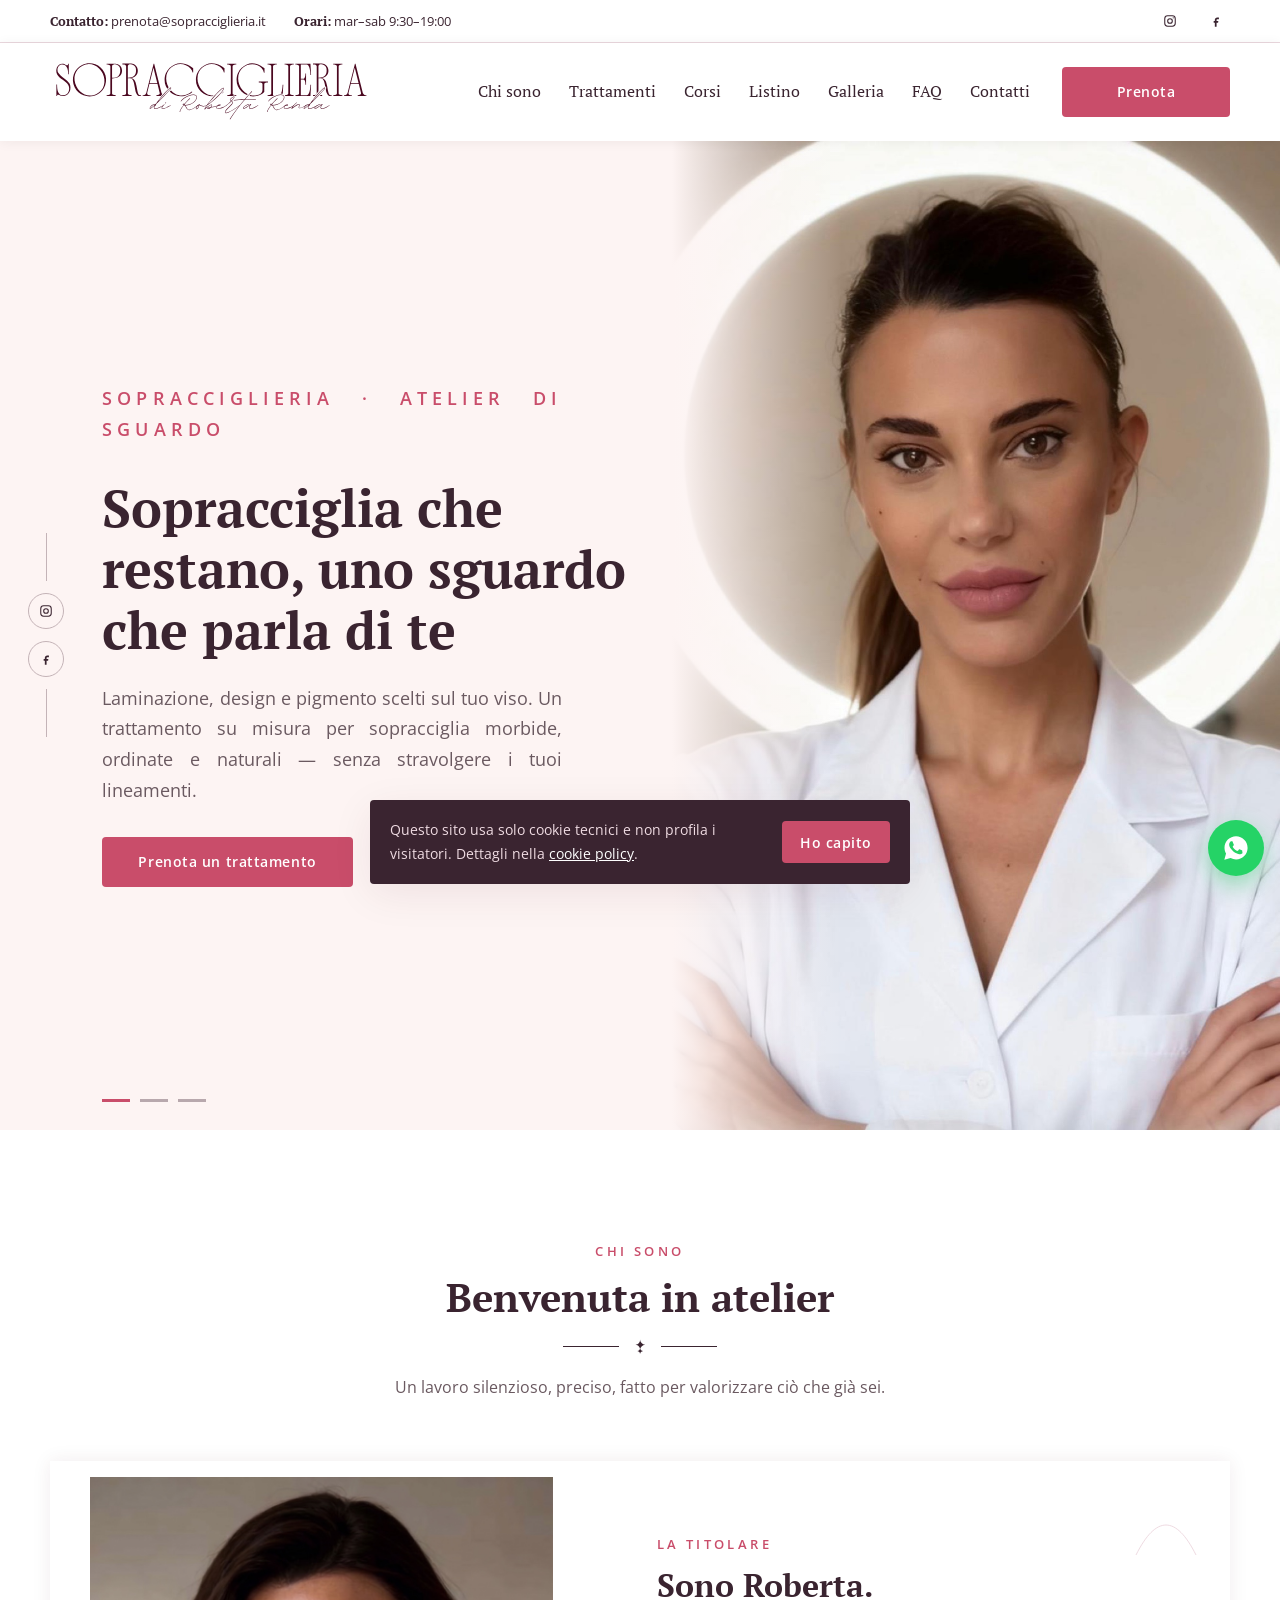
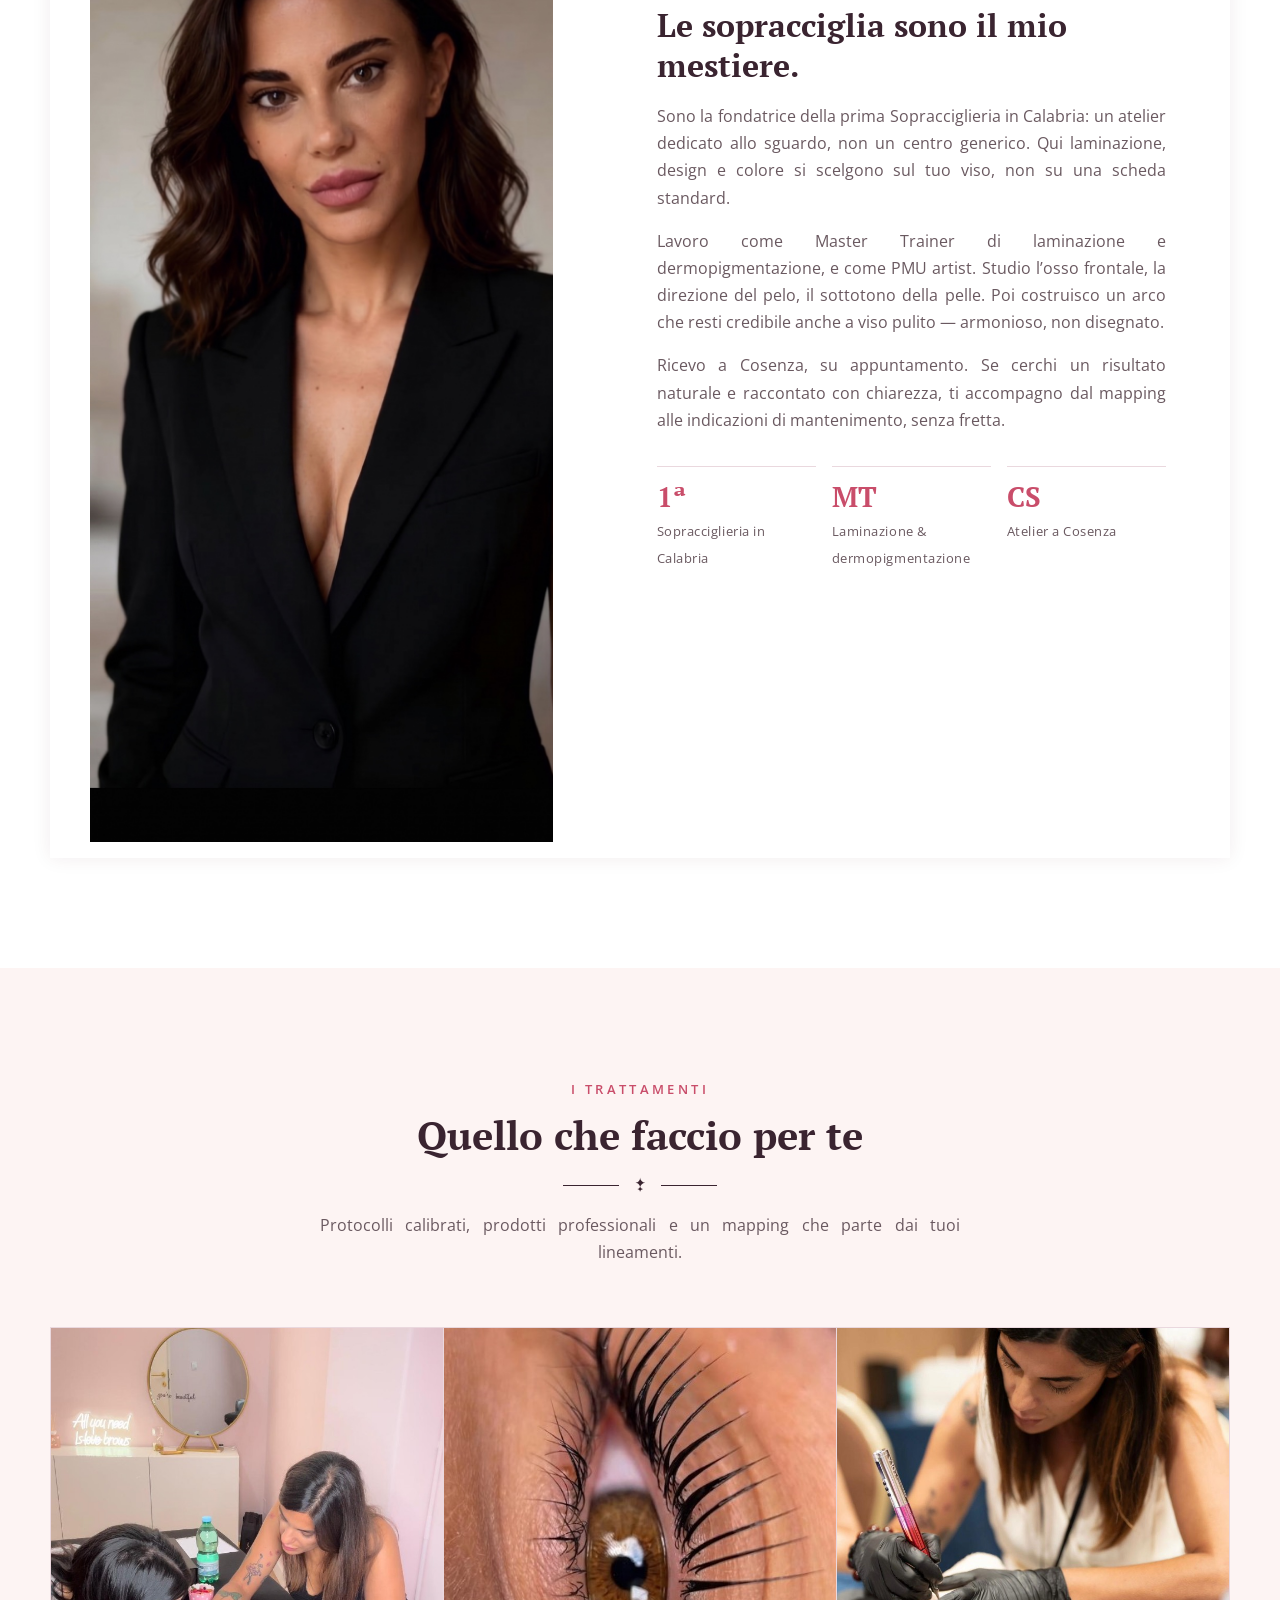
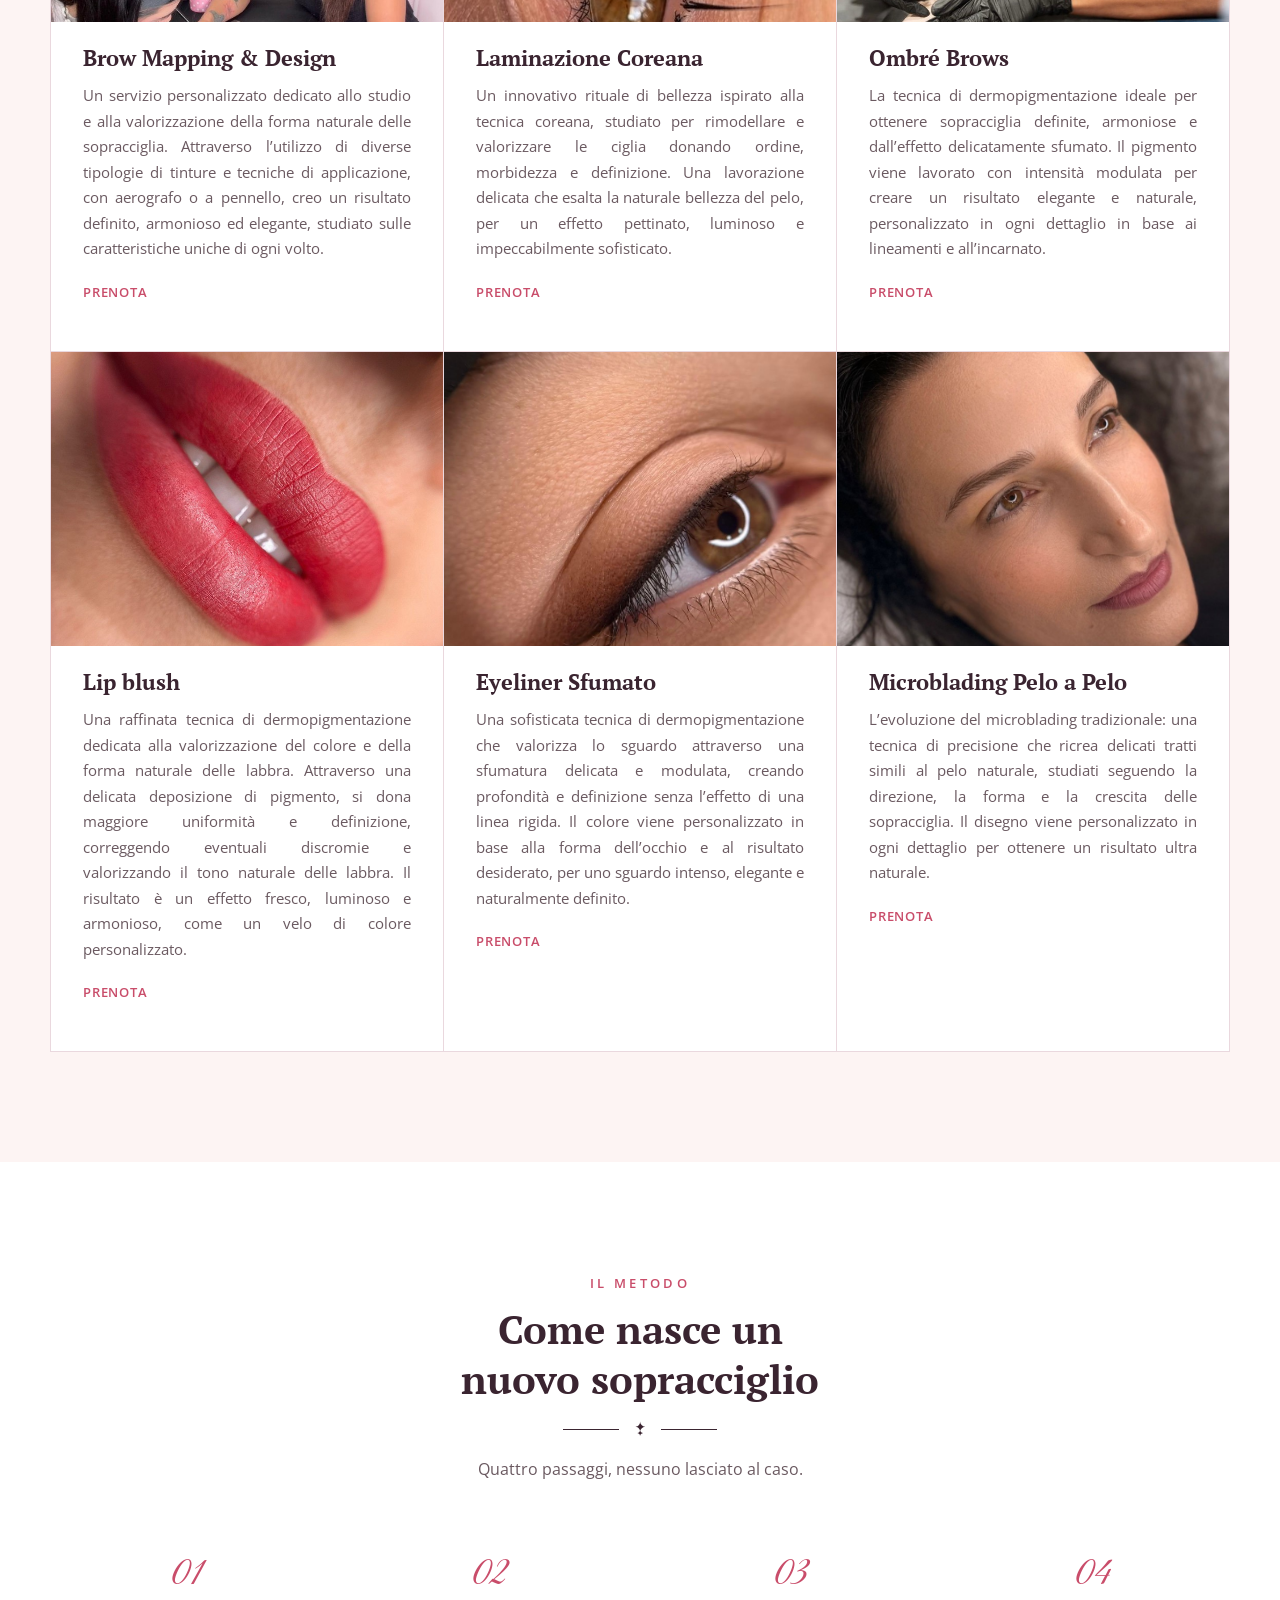
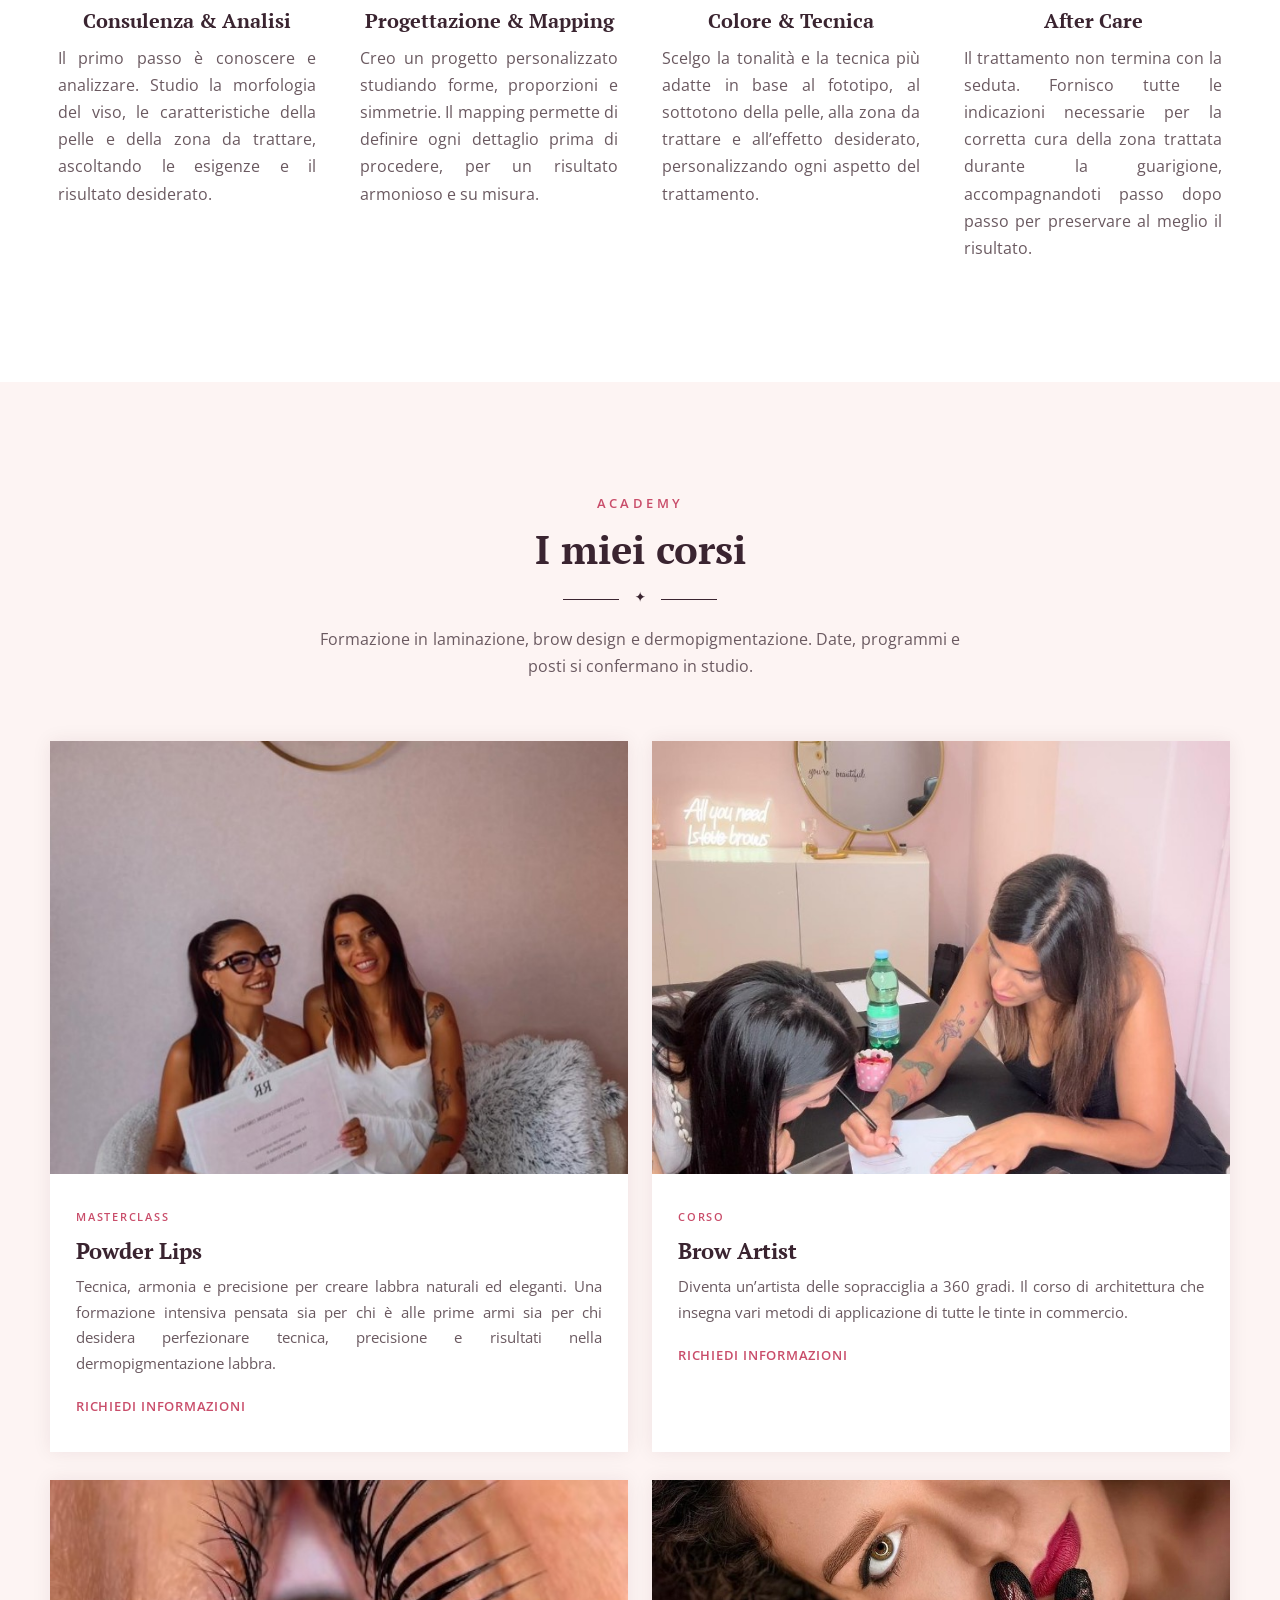
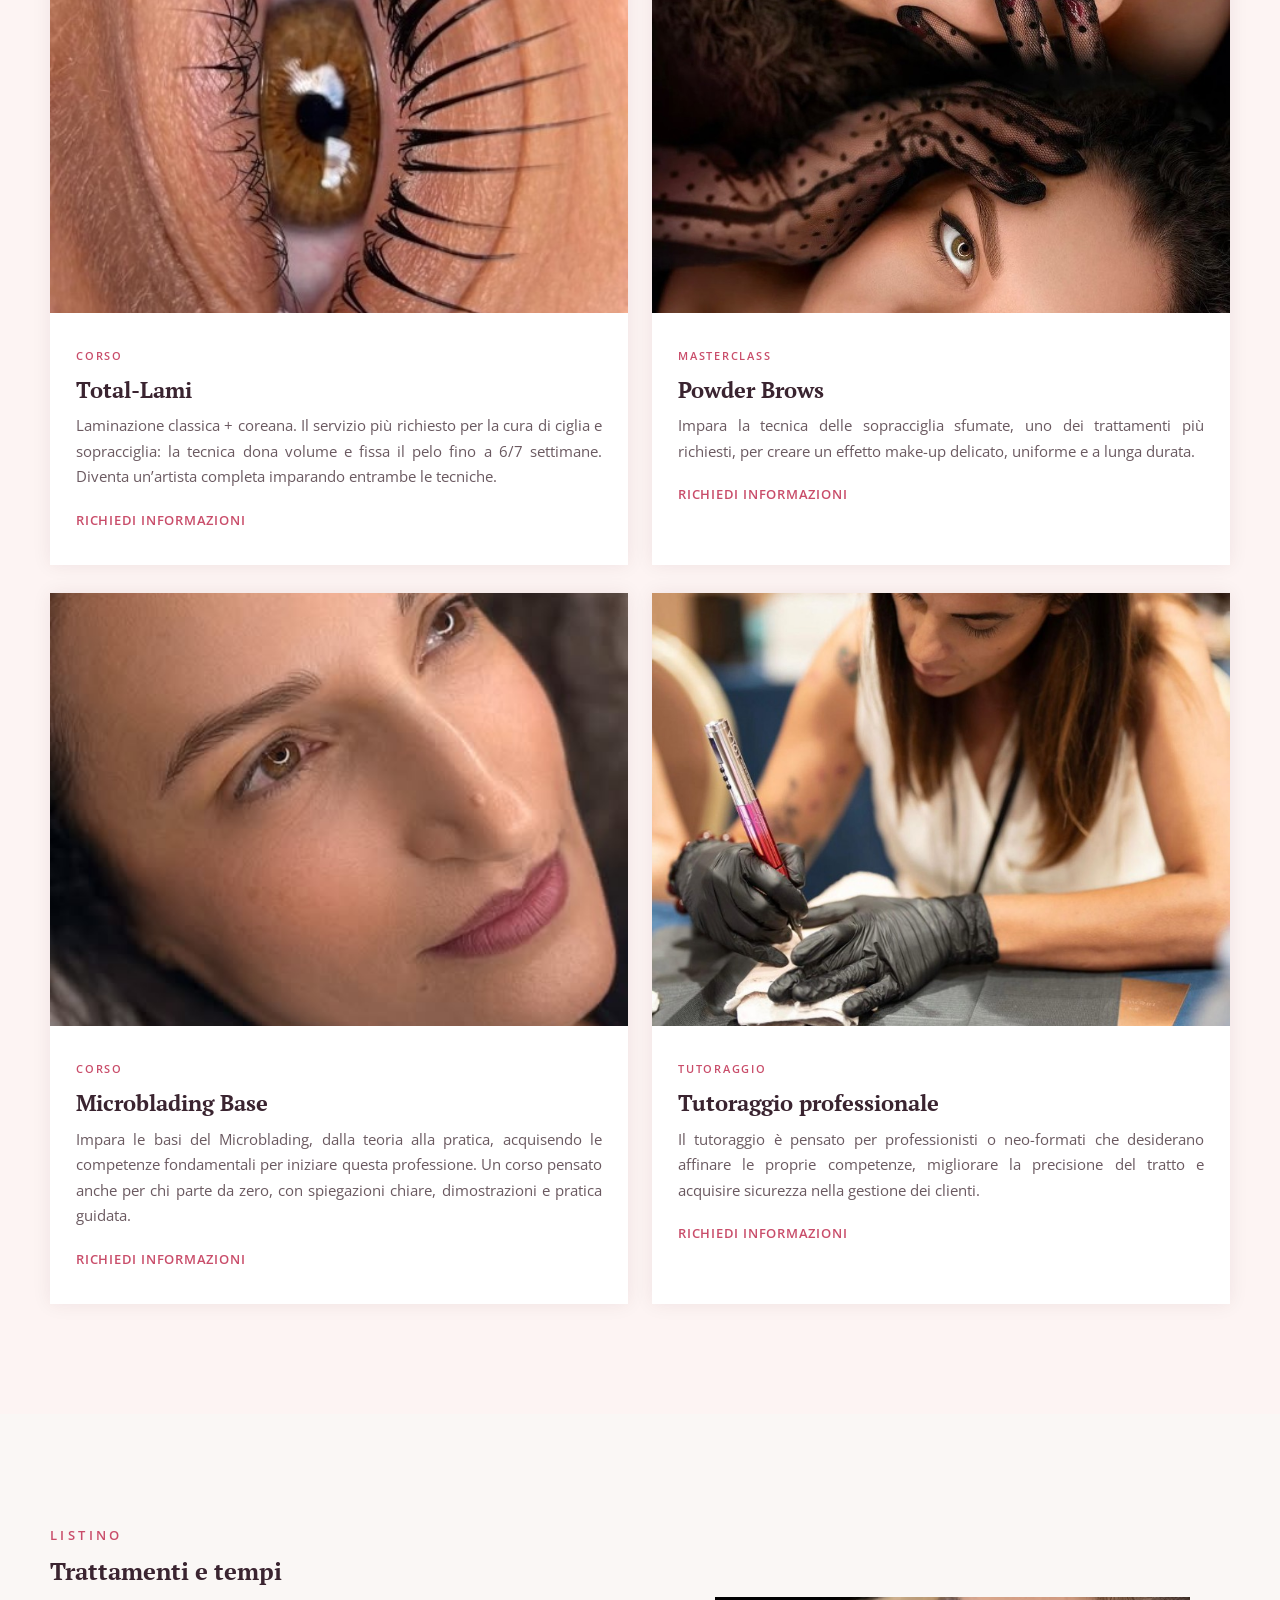
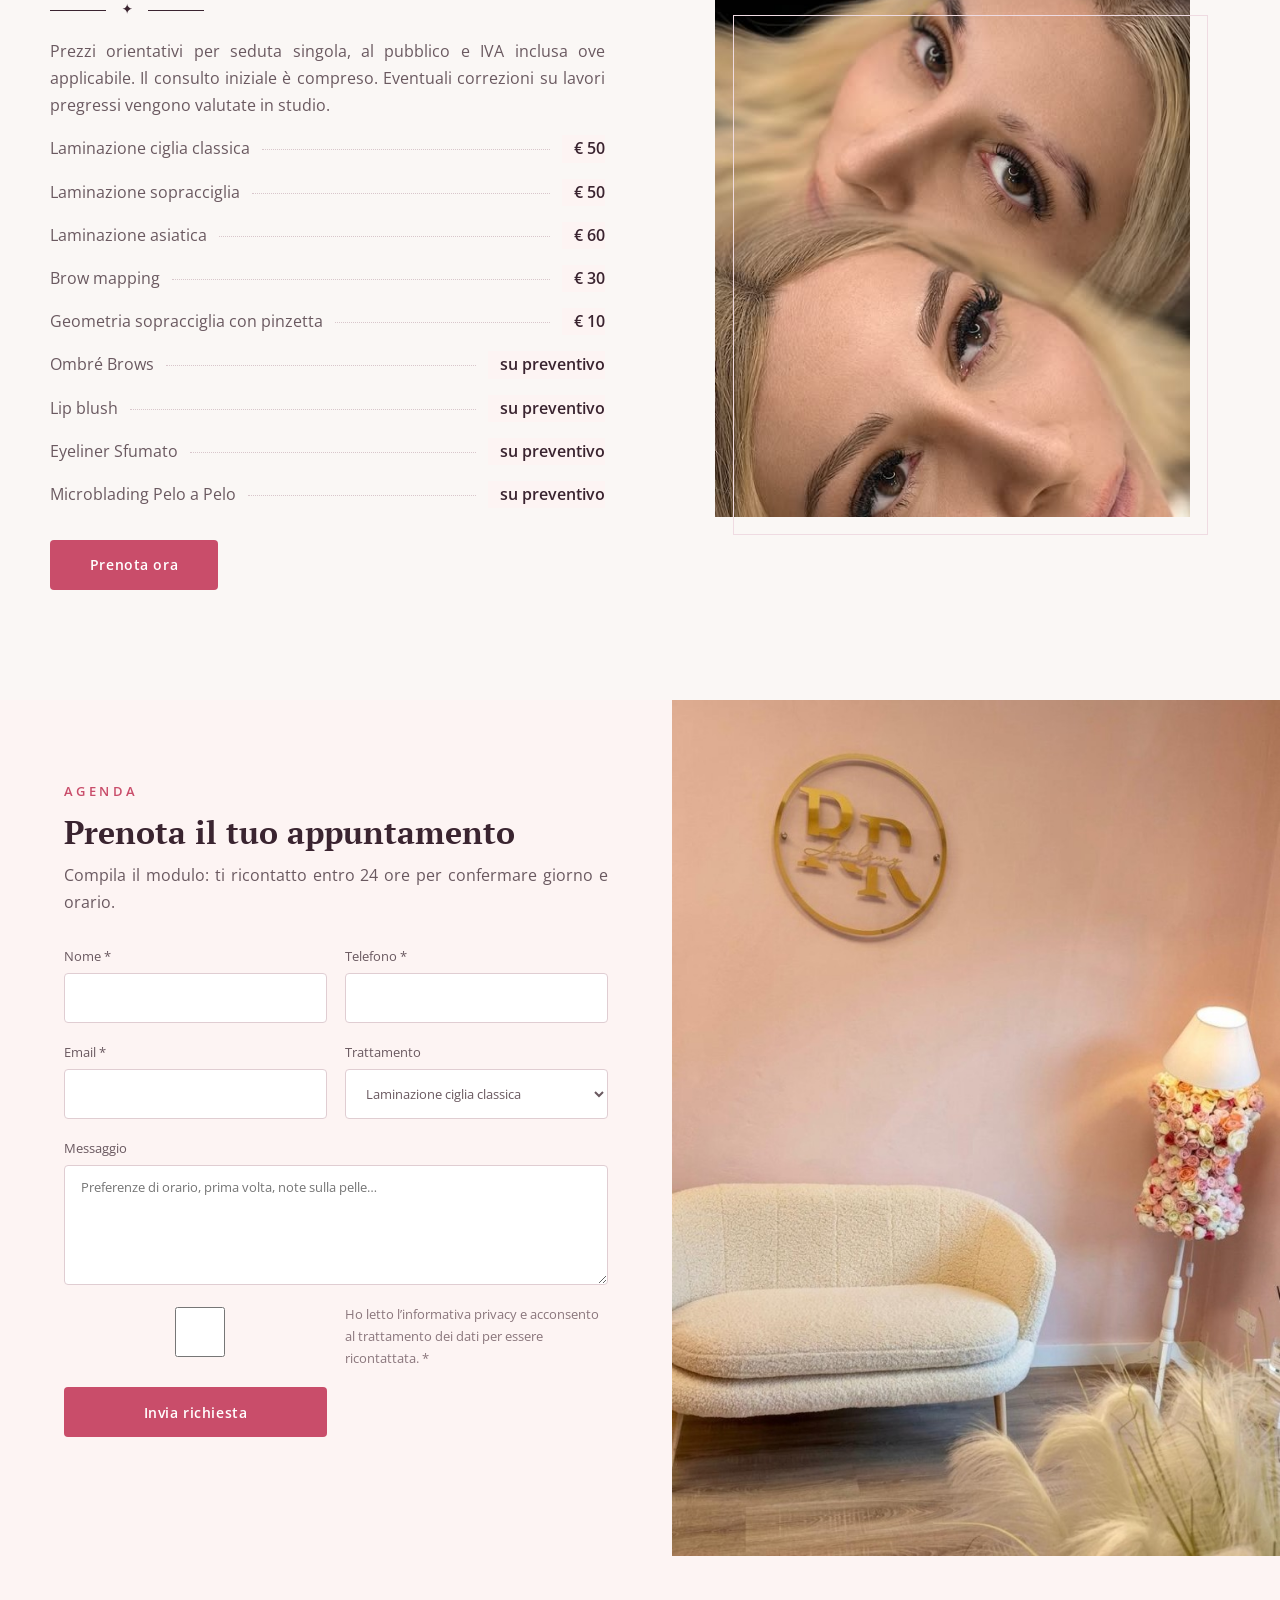
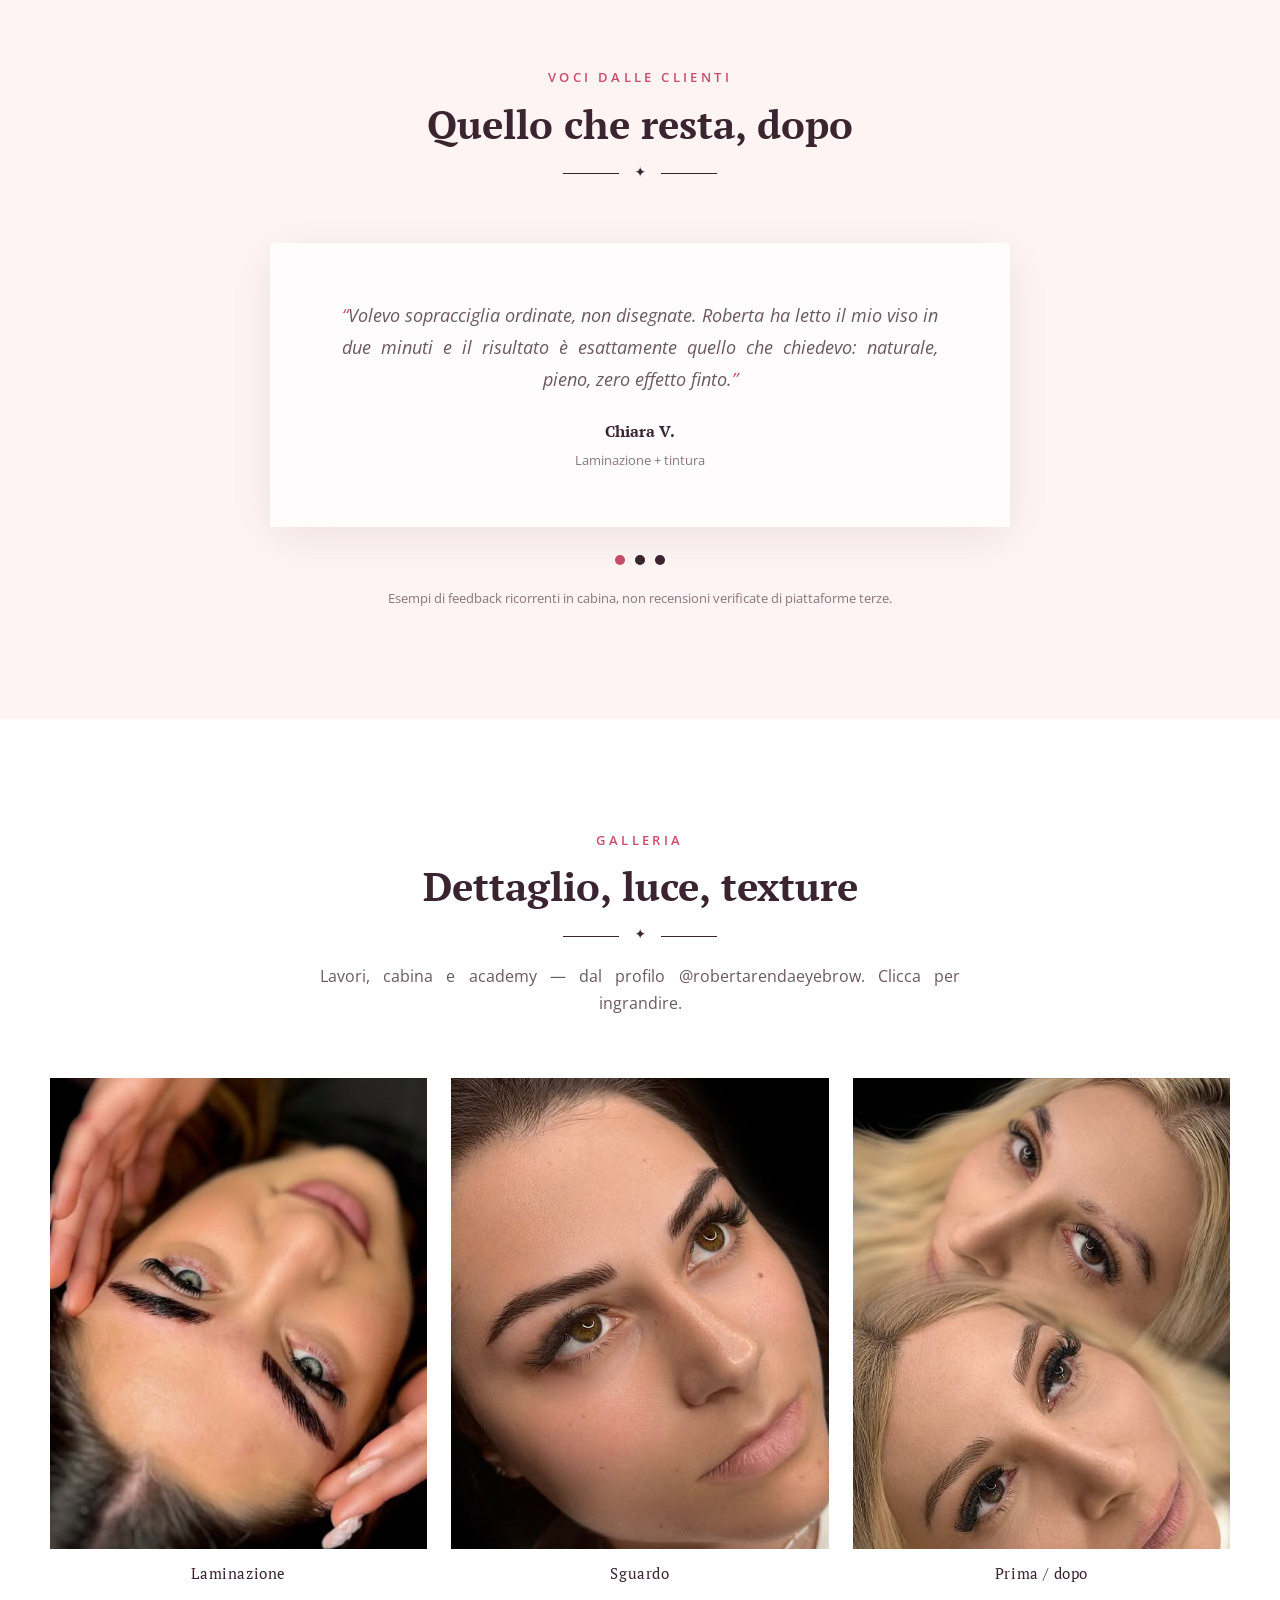
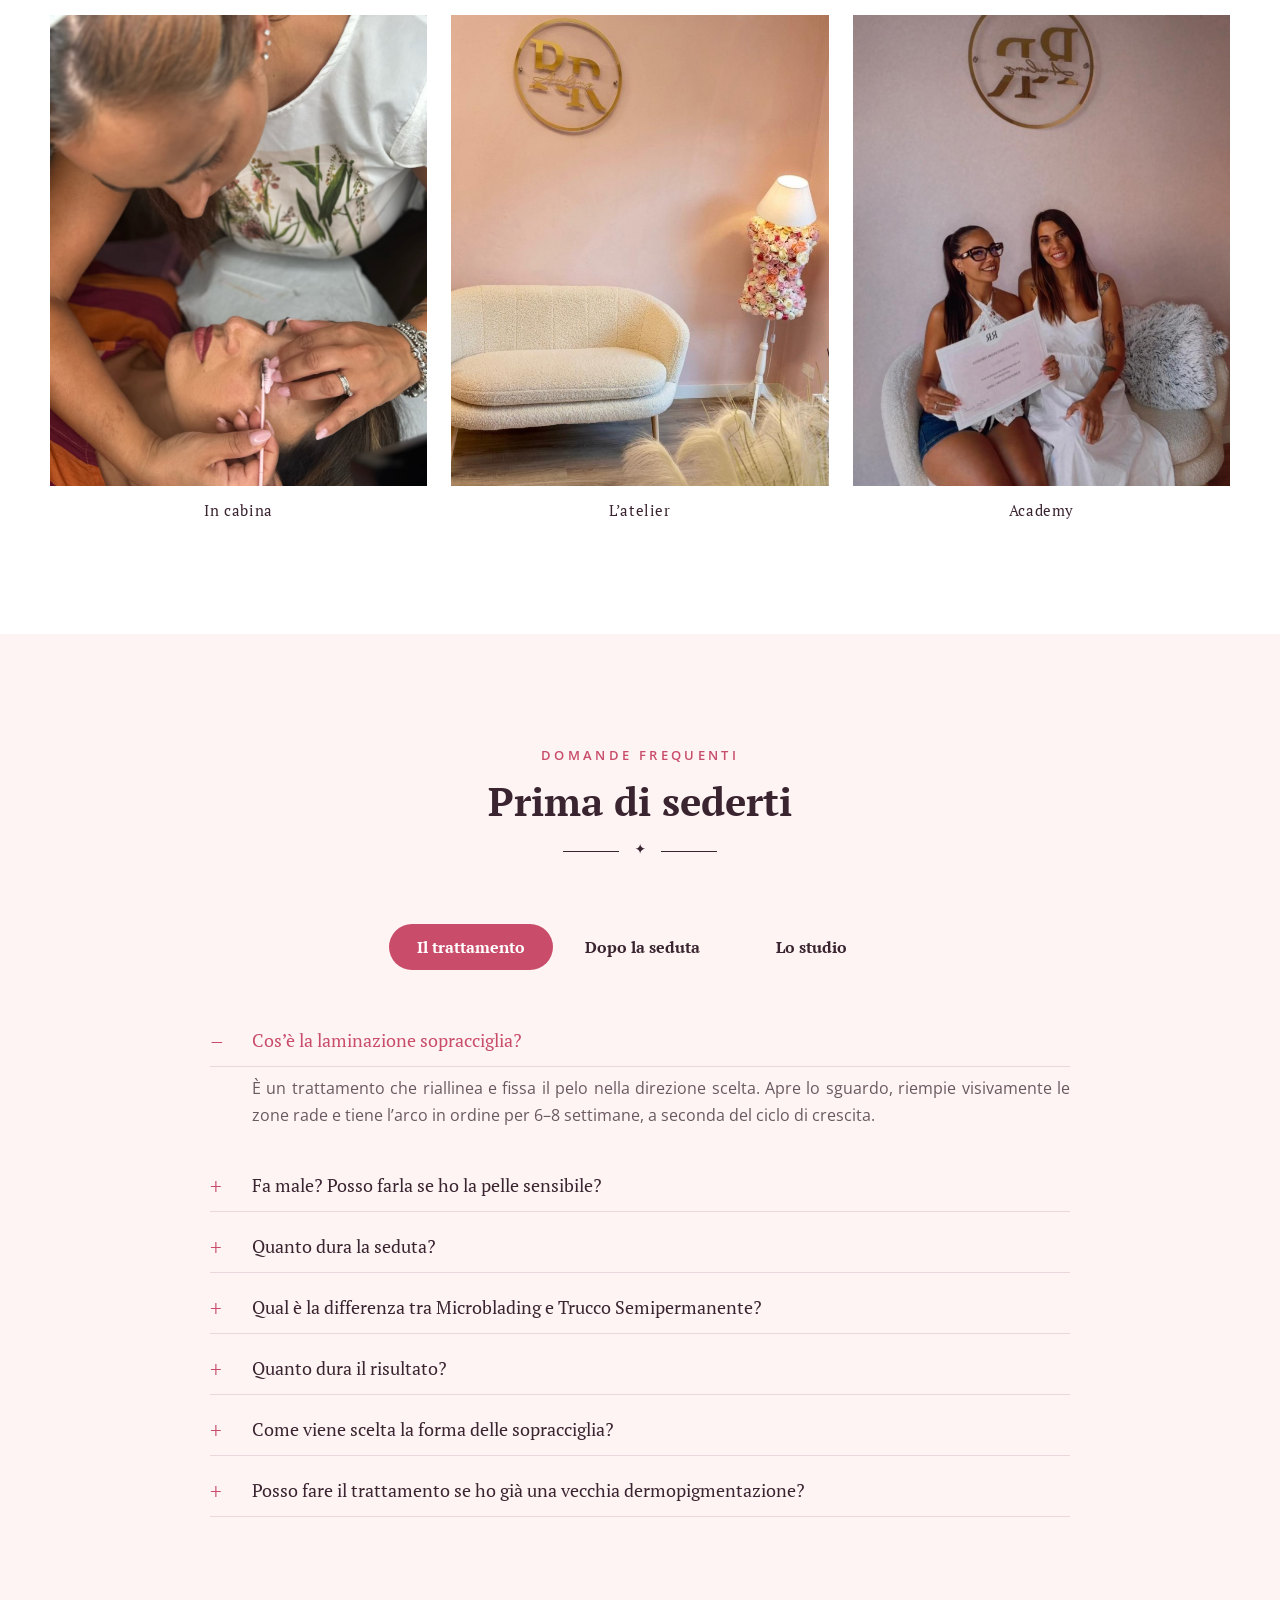
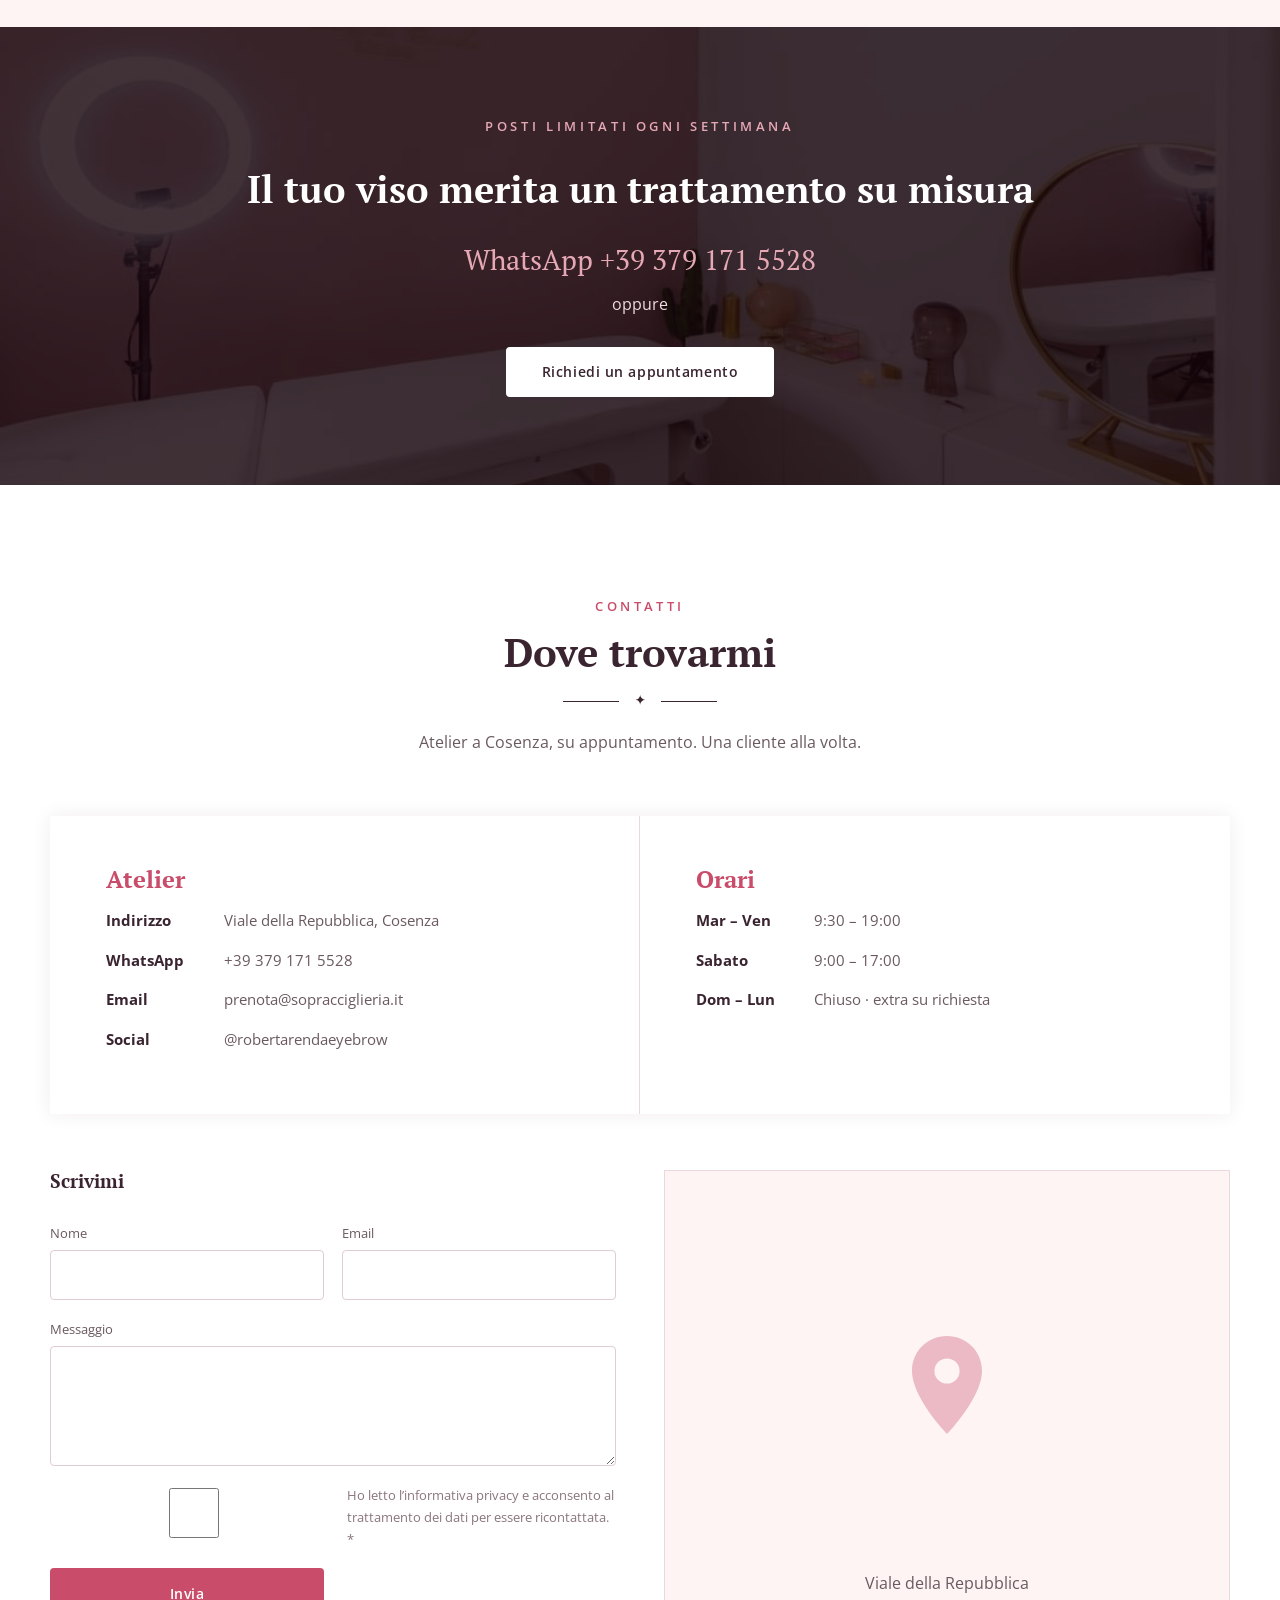
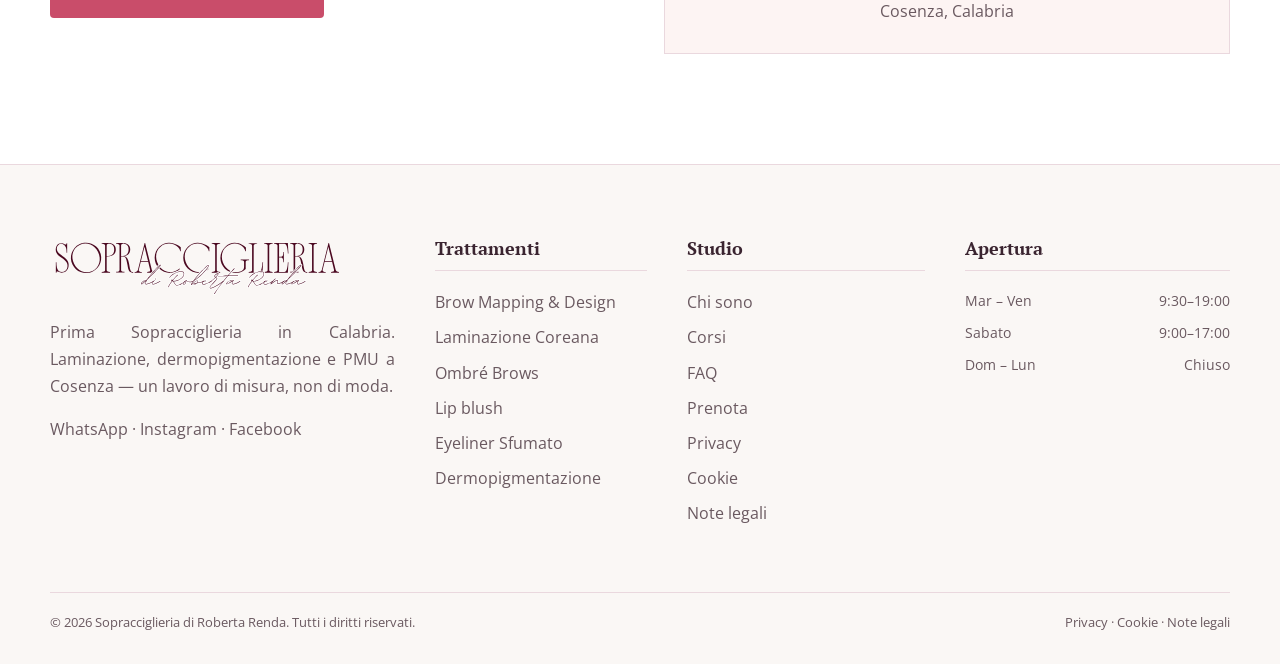
==== index.html @ 27b0d067 "Aggiunge il pulsante WhatsApp per scrivere in atelier. Co-authored-by: Cursor <cursoragent@cursor.co" ====
<!DOCTYPE html>
<html lang="it">
  <head>
    <meta charset="utf-8" />
    <meta name="viewport" content="width=device-width, initial-scale=1, viewport-fit=cover" />
    <title>Sopracciglieria di Roberta Renda — Laminazione sopracciglia</title>
    <meta
      name="description"
      content="Sopracciglieria di Roberta Renda: laminazione sopracciglia, design su misura, tintura e trattamenti per uno sguardo definito, naturale e duraturo."
    />
    <link rel="icon" href="assets/logo.svg" type="image/svg+xml" />
    <link rel="stylesheet" href="css/style.css" />
    <noscript><style>.reveal{opacity:1;transform:none}</style></noscript>
  </head>
  <body>
    <a class="skip-link" href="#contenuto">Vai al contenuto</a>

    <div class="preloader" id="preloader" aria-hidden="true">
      <div class="preloader-inner">
        <img src="assets/logo.svg" alt="" />
        <div class="preloader-bar"><span></span></div>
      </div>
    </div>

    <div class="header-top">
      <div class="container header-top-inner">
        <ul class="header-top-info">
          <li>
            <strong>Contatto:</strong>
            <a href="mailto:prenota@sopracciglieria.it">prenota@sopracciglieria.it</a>
          </li>
          <li><strong>Orari:</strong> mar–sab 9:30–19:00</li>
        </ul>
        <ul class="header-social">
          <li>
            <a href="https://www.instagram.com/robertarendaeyebrow/" aria-label="Instagram" target="_blank" rel="noopener">
              <svg width="14" height="14" viewBox="0 0 24 24" fill="none" stroke="currentColor" stroke-width="1.8"><rect x="3" y="3" width="18" height="18" rx="5"/><circle cx="12" cy="12" r="4"/><circle cx="17.5" cy="6.5" r="1" fill="currentColor" stroke="none"/></svg>
            </a>
          </li>
          <li>
            <a href="https://www.facebook.com/profile.php?id=100062994894621" aria-label="Facebook" target="_blank" rel="noopener">
              <svg width="14" height="14" viewBox="0 0 24 24" fill="currentColor"><path d="M14 9h3V6h-3c-2.2 0-4 1.8-4 4v2H8v3h2v7h3v-7h2.6l.4-3H13v-2c0-.6.4-1 1-1z"/></svg>
            </a>
          </li>
        </ul>
      </div>
    </div>

    <header class="site-header" id="top">
      <div class="container header-main">
        <a class="brand" href="#top" aria-label="Sopracciglieria di Roberta Renda">
          <img src="assets/logo-dark.svg" alt="Sopracciglieria di Roberta Renda" />
        </a>
        <button class="nav-toggle" id="navToggle" aria-label="Apri il menu" aria-expanded="false">
          <span></span>
        </button>
        <nav class="nav" id="nav" aria-label="Principale">
          <a href="#chi-sono">Chi sono</a>
          <a href="#trattamenti">Trattamenti</a>
          <a href="#corsi">Corsi</a>
          <a href="#listino">Listino</a>
          <a href="#galleria">Galleria</a>
          <a href="#faq">FAQ</a>
          <a href="#contatti">Contatti</a>
          <a class="nav-book" href="#prenota">Prenota</a>
        </nav>
        <a class="btn header-cta" href="#prenota">Prenota</a>
      </div>
    </header>

    <main id="contenuto">
      <section class="hero" aria-label="Introduzione">
        <div class="hero-slider" id="heroSlider">
          <article class="hero-slide is-active">
            <div class="hero-copy">
              <p class="eyebrow">Sopracciglieria · atelier di sguardo</p>
              <h1>Sopracciglia che restano, uno sguardo che parla di te</h1>
              <p>
                Laminazione, design e pigmento scelti sul tuo viso. Un trattamento su misura per sopracciglia morbide, ordinate e naturali — senza stravolgere i tuoi lineamenti.
              </p>
              <div>
                <a class="btn" href="#prenota">Prenota un trattamento</a>
              </div>
            </div>
            <div class="hero-visual">
              <img src="assets/roberta-studio.jpg" alt="Roberta Renda, sopraccigliera, in atelier a Cosenza" />
            </div>
          </article>

          <article class="hero-slide">
            <div class="hero-copy">
              <p class="eyebrow">Cura dei particolari</p>
              <h1>La bellezza è equilibrio, non eccesso</h1>
              <p>
                Ogni seduta inizia da un mapping preciso: studiamo arco, densità e colore per un risultato che si integra con la tua espressione, oggi e tra settimane.
              </p>
              <div>
                <a class="btn" href="#trattamenti">Scopri i trattamenti</a>
              </div>
            </div>
            <div class="hero-visual">
              <img src="assets/work-brows.jpg" alt="Risultato di laminazione sopracciglia in cabina" />
            </div>
          </article>

          <article class="hero-slide">
            <div class="hero-copy">
              <p class="eyebrow">Risultati che durano</p>
              <h1>Definizione pulita, per settimane</h1>
              <p>
                La laminazione disciplina il pelo, apre lo sguardo e riduce il tempo davanti allo specchio. Un gesto quotidiano in meno, un’armonia in più.
              </p>
              <div>
                <a class="btn" href="#listino">Vedi il listino</a>
              </div>
            </div>
            <div class="hero-visual">
              <img src="assets/work-session.jpg" alt="Seduta di laminazione ciglia in corso" />
            </div>
          </article>
        </div>
        <div class="hero-dots" id="heroDots" role="tablist" aria-label="Slide hero"></div>
        <aside class="hero-social" aria-label="Social">
          <a href="https://www.instagram.com/robertarendaeyebrow/" aria-label="Instagram" target="_blank" rel="noopener">
            <svg width="14" height="14" viewBox="0 0 24 24" fill="none" stroke="currentColor" stroke-width="1.8"><rect x="3" y="3" width="18" height="18" rx="5"/><circle cx="12" cy="12" r="4"/></svg>
          </a>
          <a href="https://www.facebook.com/profile.php?id=100062994894621" aria-label="Facebook" target="_blank" rel="noopener">
            <svg width="14" height="14" viewBox="0 0 24 24" fill="currentColor"><path d="M14 9h3V6h-3c-2.2 0-4 1.8-4 4v2H8v3h2v7h3v-7h2.6l.4-3H13v-2c0-.6.4-1 1-1z"/></svg>
          </a>
        </aside>
      </section>

      <section class="section" id="chi-sono">
        <div class="container">
          <div class="section-head reveal">
            <span class="section-kicker">Chi sono</span>
            <h2>Benvenuta in atelier</h2>
            <div class="ornament" aria-hidden="true">
              <svg viewBox="0 0 24 24" fill="currentColor"><path d="M12 2c.4 3.8-2.2 6.4-6 7 3.8.6 6.4 3.2 6 7 .4-3.8 3-6.4 6.8-7C15 8.4 12.4 5.8 12 2zm0 11c.3 2.4-1.3 4-3.6 4.4 2.3.4 3.9 2 3.6 4.4.3-2.4 1.8-4 4.2-4.4-2.4-.4-3.9-2-4.2-4.4z"/></svg>
            </div>
            <p>Un lavoro silenzioso, preciso, fatto per valorizzare ciò che già sei.</p>
          </div>

          <div class="about-wrap reveal">
            <figure class="about-photo">
              <img src="assets/roberta.jpg" alt="Roberta Renda, titolare della Sopracciglieria" />
            </figure>
            <div class="about-body">
              <span class="section-kicker">La titolare</span>
              <h3>Sono Roberta.<br />Le sopracciglia sono il mio mestiere.</h3>
              <p>
                Sono la fondatrice della prima Sopracciglieria in Calabria: un atelier dedicato allo sguardo, non un centro generico. Qui laminazione, design e colore si scelgono sul tuo viso, non su una scheda standard.
              </p>
              <p>
                Lavoro come Master Trainer di laminazione e dermopigmentazione, e come PMU artist. Studio l’osso frontale, la direzione del pelo, il sottotono della pelle. Poi costruisco un arco che resti credibile anche a viso pulito — armonioso, non disegnato.
              </p>
              <p>
                Ricevo a Cosenza, su appuntamento. Se cerchi un risultato naturale e raccontato con chiarezza, ti accompagno dal mapping alle indicazioni di mantenimento, senza fretta.
              </p>
              <ul class="about-stats">
                <li>
                  <strong>1ª</strong>
                  <span>Sopracciglieria in Calabria</span>
                </li>
                <li>
                  <strong>MT</strong>
                  <span>Laminazione &amp; dermopigmentazione</span>
                </li>
                <li>
                  <strong>CS</strong>
                  <span>Atelier a Cosenza</span>
                </li>
              </ul>
            </div>
          </div>
        </div>
      </section>

      <section class="section section-soft" id="trattamenti">
        <div class="container">
          <div class="section-head reveal">
            <span class="section-kicker">I trattamenti</span>
            <h2>Quello che faccio per te</h2>
            <div class="ornament" aria-hidden="true">
              <svg viewBox="0 0 24 24" fill="currentColor"><path d="M12 2c.4 3.8-2.2 6.4-6 7 3.8.6 6.4 3.2 6 7 .4-3.8 3-6.4 6.8-7C15 8.4 12.4 5.8 12 2zm0 11c.3 2.4-1.3 4-3.6 4.4 2.3.4 3.9 2 3.6 4.4.3-2.4 1.8-4 4.2-4.4-2.4-.4-3.9-2-4.2-4.4z"/></svg>
            </div>
            <p>Protocolli calibrati, prodotti professionali e un mapping che parte dai tuoi lineamenti.</p>
          </div>

          <div class="services-grid reveal">
            <article class="service-card has-photo" id="mapping">
              <div class="service-card-media">
                <img src="assets/mapping.jpg" alt="Consulenza e progettazione della forma delle sopracciglia" />
              </div>
              <h3>Brow Mapping &amp; Design</h3>
              <p>Un servizio personalizzato dedicato allo studio e alla valorizzazione della forma naturale delle sopracciglia. Attraverso l’utilizzo di diverse tipologie di tinture e tecniche di applicazione, con aerografo o a pennello, creo un risultato definito, armonioso ed elegante, studiato sulle caratteristiche uniche di ogni volto.</p>
              <a class="link-more" href="#prenota">Prenota</a>
            </article>
            <article class="service-card has-photo" id="laminazione-coreana">
              <div class="service-card-media">
                <img src="assets/laminazione-coreana.jpg" alt="Ciglia dopo laminazione coreana, effetto pettinato e definito" />
              </div>
              <h3>Laminazione Coreana</h3>
              <p>Un innovativo rituale di bellezza ispirato alla tecnica coreana, studiato per rimodellare e valorizzare le ciglia donando ordine, morbidezza e definizione. Una lavorazione delicata che esalta la naturale bellezza del pelo, per un effetto pettinato, luminoso e impeccabilmente sofisticato.</p>
              <a class="link-more" href="#prenota">Prenota</a>
            </article>
            <article class="service-card has-photo" id="ombre">
              <div class="service-card-media">
                <img src="assets/ombre-brows.jpg" alt="Dermopigmentazione Ombré Brows con dermografo" />
              </div>
              <h3>Ombré Brows</h3>
              <p>La tecnica di dermopigmentazione ideale per ottenere sopracciglia definite, armoniose e dall’effetto delicatamente sfumato. Il pigmento viene lavorato con intensità modulata per creare un risultato elegante e naturale, personalizzato in ogni dettaglio in base ai lineamenti e all’incarnato.</p>
              <a class="link-more" href="#prenota">Prenota</a>
            </article>
            <article class="service-card has-photo" id="lip-blush">
              <div class="service-card-media">
                <img src="assets/lip-blush.jpg" alt="Risultato Lip blush, labbra pigmentate" />
              </div>
              <h3>Lip blush</h3>
              <p>Una raffinata tecnica di dermopigmentazione dedicata alla valorizzazione del colore e della forma naturale delle labbra. Attraverso una delicata deposizione di pigmento, si dona maggiore uniformità e definizione, correggendo eventuali discromie e valorizzando il tono naturale delle labbra. Il risultato è un effetto fresco, luminoso e armonioso, come un velo di colore personalizzato.</p>
              <a class="link-more" href="#prenota">Prenota</a>
            </article>
            <article class="service-card has-photo" id="eyeliner">
              <div class="service-card-media">
                <img src="assets/eyeliner.jpg" alt="Eyeliner sfumato, dermopigmentazione dello sguardo" />
              </div>
              <h3>Eyeliner Sfumato</h3>
              <p>Una sofisticata tecnica di dermopigmentazione che valorizza lo sguardo attraverso una sfumatura delicata e modulata, creando profondità e definizione senza l’effetto di una linea rigida. Il colore viene personalizzato in base alla forma dell’occhio e al risultato desiderato, per uno sguardo intenso, elegante e naturalmente definito.</p>
              <a class="link-more" href="#prenota">Prenota</a>
            </article>
            <article class="service-card has-photo" id="microblading">
              <div class="service-card-media">
                <img src="assets/microblading.jpg" alt="Risultato Microblading pelo a pelo" />
              </div>
              <h3>Microblading Pelo a Pelo</h3>
              <p>L’evoluzione del microblading tradizionale: una tecnica di precisione che ricrea delicati tratti simili al pelo naturale, studiati seguendo la direzione, la forma e la crescita delle sopracciglia. Il disegno viene personalizzato in ogni dettaglio per ottenere un risultato ultra naturale.</p>
              <a class="link-more" href="#prenota">Prenota</a>
            </article>
          </div>
        </div>
      </section>

      <section class="section" id="metodo">
        <div class="container">
          <div class="section-head reveal">
            <span class="section-kicker">Il metodo</span>
            <h2>Come nasce un nuovo sopracciglio</h2>
            <div class="ornament" aria-hidden="true">
              <svg viewBox="0 0 24 24" fill="currentColor"><path d="M12 2c.4 3.8-2.2 6.4-6 7 3.8.6 6.4 3.2 6 7 .4-3.8 3-6.4 6.8-7C15 8.4 12.4 5.8 12 2zm0 11c.3 2.4-1.3 4-3.6 4.4 2.3.4 3.9 2 3.6 4.4.3-2.4 1.8-4 4.2-4.4-2.4-.4-3.9-2-4.2-4.4z"/></svg>
            </div>
            <p>Quattro passaggi, nessuno lasciato al caso.</p>
          </div>
          <div class="process-grid reveal">
            <article class="process-item">
              <span class="process-num">01</span>
              <h3>Consulenza &amp; Analisi</h3>
              <p>Il primo passo è conoscere e analizzare. Studio la morfologia del viso, le caratteristiche della pelle e della zona da trattare, ascoltando le esigenze e il risultato desiderato.</p>
            </article>
            <article class="process-item">
              <span class="process-num">02</span>
              <h3>Progettazione &amp; Mapping</h3>
              <p>Creo un progetto personalizzato studiando forme, proporzioni e simmetrie. Il mapping permette di definire ogni dettaglio prima di procedere, per un risultato armonioso e su misura.</p>
            </article>
            <article class="process-item">
              <span class="process-num">03</span>
              <h3>Colore &amp; Tecnica</h3>
              <p>Scelgo la tonalità e la tecnica più adatte in base al fototipo, al sottotono della pelle, alla zona da trattare e all’effetto desiderato, personalizzando ogni aspetto del trattamento.</p>
            </article>
            <article class="process-item">
              <span class="process-num">04</span>
              <h3>After Care</h3>
              <p>Il trattamento non termina con la seduta. Fornisco tutte le indicazioni necessarie per la corretta cura della zona trattata durante la guarigione, accompagnandoti passo dopo passo per preservare al meglio il risultato.</p>
            </article>
          </div>
        </div>
      </section>

      <section class="section section-soft" id="corsi">
        <div class="container">
          <div class="section-head reveal">
            <span class="section-kicker">Academy</span>
            <h2>I miei corsi</h2>
            <div class="ornament" aria-hidden="true">
              <svg viewBox="0 0 24 24" fill="currentColor"><path d="M12 2c.4 3.8-2.2 6.4-6 7 3.8.6 6.4 3.2 6 7 .4-3.8 3-6.4 6.8-7C15 8.4 12.4 5.8 12 2z"/></svg>
            </div>
            <p>Formazione in laminazione, brow design e dermopigmentazione. Date, programmi e posti si confermano in studio.</p>
          </div>
          <div class="courses-grid reveal">
            <article class="course-card" id="powder-lips">
              <div class="course-card-media">
                <img src="assets/academy-attestato.jpg" alt="Masterclass Powder Lips, attestato academy" />
              </div>
              <div class="course-card-body">
                <span class="course-status">Masterclass</span>
                <h3>Powder Lips</h3>
                <p>Tecnica, armonia e precisione per creare labbra naturali ed eleganti. Una formazione intensiva pensata sia per chi è alle prime armi sia per chi desidera perfezionare tecnica, precisione e risultati nella dermopigmentazione labbra.</p>
                <a class="link-more" href="#prenota">Richiedi informazioni</a>
              </div>
            </article>
            <article class="course-card" id="brow-artist">
              <div class="course-card-media">
                <img src="assets/mapping.jpg" alt="Corso Brow Artist, progettazione della forma" />
              </div>
              <div class="course-card-body">
                <span class="course-status">Corso</span>
                <h3>Brow Artist</h3>
                <p>Diventa un’artista delle sopracciglia a 360 gradi. Il corso di architettura che insegna vari metodi di applicazione di tutte le tinte in commercio.</p>
                <a class="link-more" href="#prenota">Richiedi informazioni</a>
              </div>
            </article>
            <article class="course-card" id="total-lami">
              <div class="course-card-media">
                <img src="assets/laminazione-coreana.jpg" alt="Corso Total-Lami, laminazione ciglia" />
              </div>
              <div class="course-card-body">
                <span class="course-status">Corso</span>
                <h3>Total-Lami</h3>
                <p>Laminazione classica + coreana. Il servizio più richiesto per la cura di ciglia e sopracciglia: la tecnica dona volume e fissa il pelo fino a 6/7 settimane. Diventa un’artista completa imparando entrambe le tecniche.</p>
                <a class="link-more" href="#prenota">Richiedi informazioni</a>
              </div>
            </article>
            <article class="course-card" id="powder-brows">
              <div class="course-card-media">
                <img src="assets/powder-brows.jpg" alt="Risultato Powder Brows, sopracciglia sfumate" />
              </div>
              <div class="course-card-body">
                <span class="course-status">Masterclass</span>
                <h3>Powder Brows</h3>
                <p>Impara la tecnica delle sopracciglia sfumate, uno dei trattamenti più richiesti, per creare un effetto make-up delicato, uniforme e a lunga durata.</p>
                <a class="link-more" href="#prenota">Richiedi informazioni</a>
              </div>
            </article>
            <article class="course-card" id="microblading-base">
              <div class="course-card-media">
                <img src="assets/work-detail.jpg" alt="Corso Microblading Base" />
              </div>
              <div class="course-card-body">
                <span class="course-status">Corso</span>
                <h3>Microblading Base</h3>
                <p>Impara le basi del Microblading, dalla teoria alla pratica, acquisendo le competenze fondamentali per iniziare questa professione. Un corso pensato anche per chi parte da zero, con spiegazioni chiare, dimostrazioni e pratica guidata.</p>
                <a class="link-more" href="#prenota">Richiedi informazioni</a>
              </div>
            </article>
            <article class="course-card" id="tutoraggio">
              <div class="course-card-media">
                <img src="assets/ombre-brows.jpg" alt="Tutoraggio professionale in cabina" />
              </div>
              <div class="course-card-body">
                <span class="course-status">Tutoraggio</span>
                <h3>Tutoraggio professionale</h3>
                <p>Il tutoraggio è pensato per professionisti o neo-formati che desiderano affinare le proprie competenze, migliorare la precisione del tratto e acquisire sicurezza nella gestione dei clienti.</p>
                <a class="link-more" href="#prenota">Richiedi informazioni</a>
              </div>
            </article>
          </div>
        </div>
      </section>

      <section class="section section-cream" id="listino">
        <div class="container split reveal">
          <div>
            <span class="section-kicker">Listino</span>
            <h2>Trattamenti e tempi</h2>
            <div class="ornament" style="justify-content: flex-start" aria-hidden="true">
              <svg viewBox="0 0 24 24" fill="currentColor"><path d="M12 2c.4 3.8-2.2 6.4-6 7 3.8.6 6.4 3.2 6 7 .4-3.8 3-6.4 6.8-7C15 8.4 12.4 5.8 12 2z"/></svg>
            </div>
            <p>
              Prezzi orientativi per seduta singola, al pubblico e IVA inclusa ove applicabile. Il consulto iniziale è compreso. Eventuali correzioni su lavori pregressi vengono valutate in studio.
            </p>
            <ul class="price-list">
              <li><span class="name">Laminazione ciglia classica</span><span class="dots"></span><span class="price">€ 50</span></li>
              <li><span class="name">Laminazione sopracciglia</span><span class="dots"></span><span class="price">€ 50</span></li>
              <li><span class="name">Laminazione asiatica</span><span class="dots"></span><span class="price">€ 60</span></li>
              <li><span class="name">Brow mapping</span><span class="dots"></span><span class="price">€ 30</span></li>
              <li><span class="name">Geometria sopracciglia con pinzetta</span><span class="dots"></span><span class="price">€ 10</span></li>
              <li><span class="name">Ombré Brows</span><span class="dots"></span><span class="price">su preventivo</span></li>
              <li><span class="name">Lip blush</span><span class="dots"></span><span class="price">su preventivo</span></li>
              <li><span class="name">Eyeliner Sfumato</span><span class="dots"></span><span class="price">su preventivo</span></li>
              <li><span class="name">Microblading Pelo a Pelo</span><span class="dots"></span><span class="price">su preventivo</span></li>
            </ul>
            <a class="btn" href="#prenota">Prenota ora</a>
          </div>
          <figure class="editorial-frame">
            <img src="assets/work-before-after.jpg" alt="Prima e dopo di una laminazione sopracciglia" />
          </figure>
        </div>
      </section>

      <section id="prenota">
        <div class="appointment">
          <div class="appointment-form">
            <span class="section-kicker">Agenda</span>
            <h3>Prenota il tuo appuntamento</h3>
            <p>Compila il modulo: ti ricontatto entro 24 ore per confermare giorno e orario.</p>
            <form id="bookingForm" novalidate>
              <div class="form-grid">
                <div class="field">
                  <label for="nome">Nome *</label>
                  <input id="nome" name="nome" type="text" autocomplete="name" required />
                </div>
                <div class="field">
                  <label for="telefono">Telefono *</label>
                  <input id="telefono" name="telefono" type="tel" autocomplete="tel" required />
                </div>
                <div class="field">
                  <label for="email">Email *</label>
                  <input id="email" name="email" type="email" autocomplete="email" required />
                </div>
                <div class="field">
                  <label for="servizio">Trattamento</label>
                  <select id="servizio" name="servizio">
                    <option value="Laminazione ciglia classica">Laminazione ciglia classica</option>
                    <option value="Laminazione sopracciglia">Laminazione sopracciglia</option>
                    <option value="Laminazione asiatica">Laminazione asiatica</option>
                    <option value="Brow mapping">Brow mapping</option>
                    <option value="Geometria sopracciglia con pinzetta">Geometria sopracciglia con pinzetta</option>
                    <option value="Brow Mapping & Design">Brow Mapping &amp; Design</option>
                    <option value="Laminazione Coreana">Laminazione Coreana</option>
                    <option value="Ombré Brows">Ombré Brows</option>
                    <option value="Lip blush">Lip blush</option>
                    <option value="Eyeliner Sfumato">Eyeliner Sfumato</option>
                    <option value="Microblading Pelo a Pelo">Microblading Pelo a Pelo</option>
                    <option value="Masterclass Powder Lips">Masterclass Powder Lips</option>
                    <option value="Corso Brow Artist">Corso Brow Artist</option>
                    <option value="Corso Total-Lami">Corso Total-Lami</option>
                    <option value="Masterclass Powder Brows">Masterclass Powder Brows</option>
                    <option value="Corso Microblading Base">Corso Microblading Base</option>
                    <option value="Tutoraggio professionale">Tutoraggio professionale</option>
                  </select>
                </div>
                <div class="field full">
                  <label for="messaggio">Messaggio</label>
                  <textarea id="messaggio" name="messaggio" placeholder="Preferenze di orario, prima volta, note sulla pelle…"></textarea>
                </div>
                <div class="field full">
                  <label class="consent">
                    <input type="checkbox" id="privacy" name="privacy" required />
                    <span>Ho letto l’<a href="privacy.html" rel="privacy-policy">informativa privacy</a> e acconsento al trattamento dei dati per essere ricontattata. *</span>
                  </label>
                </div>
                <div class="field">
                  <button class="btn" type="submit">Invia richiesta</button>
                </div>
              </div>
              <p class="form-note" id="formNote" role="status"></p>
            </form>
          </div>
          <div class="appointment-visual">
            <img src="assets/atelier.jpg" alt="Reception dell’atelier Sopracciglieria a Cosenza" />
          </div>
        </div>
      </section>

      <section class="section section-soft testimonials" id="recensioni">
        <div class="container">
          <div class="section-head reveal">
            <span class="section-kicker">Voci dalle clienti</span>
            <h2>Quello che resta, dopo</h2>
            <div class="ornament" aria-hidden="true">
              <svg viewBox="0 0 24 24" fill="currentColor"><path d="M12 2c.4 3.8-2.2 6.4-6 7 3.8.6 6.4 3.2 6 7 .4-3.8 3-6.4 6.8-7C15 8.4 12.4 5.8 12 2z"/></svg>
            </div>
          </div>
          <div class="testimonial-track reveal" id="testimonials">
            <blockquote class="testimonial is-active">
              <p>Volevo sopracciglia ordinate, non disegnate. Roberta ha letto il mio viso in due minuti e il risultato è esattamente quello che chiedevo: naturale, pieno, zero effetto finto.</p>
              <footer>Chiara V.<span>Laminazione + tintura</span></footer>
            </blockquote>
            <blockquote class="testimonial">
              <p>Arrivavo da un lavoro fatto altrove, troppo scuro e troppo alto. Mi ha rassicurata, ha corretto la forma e oggi mi riconosco allo specchio. Studio pulito, tempi rispettati.</p>
              <footer>Martina S.<span>Design e correzione</span></footer>
            </blockquote>
            <blockquote class="testimonial">
              <p>La laminazione ciglia mi ha evitato mascara per settimane. Precisa, paziente sulle spiegazioni del dopo. Tornerò per le sopracciglia senza pensarci due volte.</p>
              <footer>Elena P.<span>Laminazione ciglia</span></footer>
            </blockquote>
          </div>
          <div class="testimonial-nav" id="testimonialDots"></div>
          <p class="legal-aside">Esempi di feedback ricorrenti in cabina, non recensioni verificate di piattaforme terze.</p>
        </div>
      </section>

      <section class="section" id="galleria">
        <div class="container">
          <div class="section-head reveal">
            <span class="section-kicker">Galleria</span>
            <h2>Dettaglio, luce, texture</h2>
            <div class="ornament" aria-hidden="true">
              <svg viewBox="0 0 24 24" fill="currentColor"><path d="M12 2c.4 3.8-2.2 6.4-6 7 3.8.6 6.4 3.2 6 7 .4-3.8 3-6.4 6.8-7C15 8.4 12.4 5.8 12 2z"/></svg>
            </div>
            <p>Lavori, cabina e academy — dal profilo <a href="https://www.instagram.com/robertarendaeyebrow/">@robertarendaeyebrow</a>. Clicca per ingrandire.</p>
          </div>
          <div class="gallery-grid reveal">
            <figure class="gallery-item">
              <a href="assets/work-brows.jpg" data-lightbox>
                <img src="assets/work-brows.jpg" alt="Laminazione sopracciglia, risultato in cabina" />
              </a>
              <figcaption>Laminazione</figcaption>
            </figure>
            <figure class="gallery-item">
              <a href="assets/work-lashes.jpg" data-lightbox>
                <img src="assets/work-lashes.jpg" alt="Sopracciglia e ciglia dopo il trattamento" />
              </a>
              <figcaption>Sguardo</figcaption>
            </figure>
            <figure class="gallery-item">
              <a href="assets/work-before-after.jpg" data-lightbox>
                <img src="assets/work-before-after.jpg" alt="Confronto prima e dopo laminazione" />
              </a>
              <figcaption>Prima / dopo</figcaption>
            </figure>
            <figure class="gallery-item">
              <a href="assets/work-session.jpg" data-lightbox>
                <img src="assets/work-session.jpg" alt="Trattamento ciglia in corso" />
              </a>
              <figcaption>In cabina</figcaption>
            </figure>
            <figure class="gallery-item">
              <a href="assets/atelier.jpg" data-lightbox>
                <img src="assets/atelier.jpg" alt="Reception dell’atelier a Cosenza, logo RR" />
              </a>
              <figcaption>L’atelier</figcaption>
            </figure>
            <figure class="gallery-item">
              <a href="assets/academy-attestato.jpg" data-lightbox>
                <img src="assets/academy-attestato.jpg" alt="Attestato di partecipazione ai corsi academy" />
              </a>
              <figcaption>Academy</figcaption>
            </figure>
          </div>
        </div>
      </section>

      <section class="section section-soft" id="faq">
        <div class="container">
          <div class="section-head reveal">
            <span class="section-kicker">Domande frequenti</span>
            <h2>Prima di sederti</h2>
            <div class="ornament" aria-hidden="true">
              <svg viewBox="0 0 24 24" fill="currentColor"><path d="M12 2c.4 3.8-2.2 6.4-6 7 3.8.6 6.4 3.2 6 7 .4-3.8 3-6.4 6.8-7C15 8.4 12.4 5.8 12 2z"/></svg>
            </div>
          </div>
          <div class="faq-tabs" role="tablist">
            <button type="button" class="is-active" data-tab="trattamento">Il trattamento</button>
            <button type="button" data-tab="dopo">Dopo la seduta</button>
            <button type="button" data-tab="studio">Lo studio</button>
          </div>

          <div class="faq-panel is-active" data-panel="trattamento">
            <div class="accordion-item">
              <button class="accordion-btn is-open" type="button">Cos’è la laminazione sopracciglia?</button>
              <div class="accordion-body is-open">
                <p>È un trattamento che riallinea e fissa il pelo nella direzione scelta. Apre lo sguardo, riempie visivamente le zone rade e tiene l’arco in ordine per 6–8 settimane, a seconda del ciclo di crescita.</p>
              </div>
            </div>
            <div class="accordion-item">
              <button class="accordion-btn" type="button">Fa male? Posso farla se ho la pelle sensibile?</button>
              <div class="accordion-body">
                <p>Non è un trattamento invasivo. Si può avvertire un lieve formicolio durante la posa. Su pelli reattive adatto formula e tempi; in caso di dermatite attiva o ferite nella zona, rimandiamo la seduta.</p>
              </div>
            </div>
            <div class="accordion-item">
              <button class="accordion-btn" type="button">Quanto dura la seduta?</button>
              <div class="accordion-body">
                <p>Una laminazione completa con eventuale tinta richiede circa 50–70 minuti, mapping compreso. La sola tintura o il design richiedono meno tempo.</p>
              </div>
            </div>
            <div class="accordion-item">
              <button class="accordion-btn" type="button">Qual è la differenza tra Microblading e Trucco Semipermanente?</button>
              <div class="accordion-body">
                <p>Il Microblading è una tecnica manuale che permette di ricreare visivamente i singoli peli delle sopracciglia, ottenendo un effetto iperrealistico e naturale.</p>
                <p>Il trucco semipermanente, invece, viene realizzato con un dermografo e permette di creare un effetto più sfumato e definito, simile a quello del make-up.</p>
                <p>La scelta della tecnica dipende dal tipo di pelle, dalla struttura delle sopracciglia e dal risultato desiderato. Durante la consulenza valuteremo insieme la soluzione più adatta a te.</p>
              </div>
            </div>
            <div class="accordion-item">
              <button class="accordion-btn" type="button">Quanto dura il risultato?</button>
              <div class="accordion-body">
                <p>La durata è variabile e dipende da diversi fattori, tra cui tipo di pelle, stile di vita, esposizione al sole e cura successiva al trattamento. Per mantenere il risultato armonioso nel tempo possono essere necessari ritocchi.</p>
              </div>
            </div>
            <div class="accordion-item">
              <button class="accordion-btn" type="button">Come viene scelta la forma delle sopracciglia?</button>
              <div class="accordion-body">
                <p>La forma viene studiata e progettata in base alle proporzioni del viso, alla struttura naturale delle sopracciglia e al risultato desiderato. Nulla viene eseguito senza una fase di progettazione e approvazione.</p>
              </div>
            </div>
            <div class="accordion-item">
              <button class="accordion-btn" type="button">Posso fare il trattamento se ho già una vecchia dermopigmentazione?</button>
              <div class="accordion-body">
                <p>Dipende dal colore, dalla forma e dallo stato della pigmentazione precedente. È necessaria una valutazione prima di stabilire quale trattamento sia più adatto.</p>
              </div>
            </div>
          </div>

          <div class="faq-panel" data-panel="dopo">
            <div class="accordion-item">
              <button class="accordion-btn is-open" type="button">Cosa non devo fare dopo?</button>
              <div class="accordion-body is-open">
                <p>Per 24–48 ore evita acqua, vapore, sauna, creme oleose e sfregamenti sulla zona. Poi puoi truccarti come sempre, con gesti delicati.</p>
              </div>
            </div>
            <div class="accordion-item">
              <button class="accordion-btn" type="button">Ogni quanto va ritoccata?</button>
              <div class="accordion-body">
                <p>In media ogni 6–8 settimane. Ritoccare troppo presto affatica il pelo: meglio aspettare che la crescita lo chieda.</p>
              </div>
            </div>
            <div class="accordion-item">
              <button class="accordion-btn" type="button">Il lip blush è permanente?</button>
              <div class="accordion-body">
                <p>È un trucco semi-permanente. Il colore si assesta nelle settimane successive e si ravviva con un ritocco a distanza, in base a metabolismo e cura della pelle.</p>
              </div>
            </div>
            <div class="accordion-item">
              <button class="accordion-btn" type="button">Quanto tempo serve per la guarigione?</button>
              <div class="accordion-body">
                <p>La pelle attraversa una fase di guarigione dopo il trattamento. Nei primi giorni il colore può apparire più intenso e successivamente attenuarsi durante il processo di guarigione. Ti verranno fornite tutte le indicazioni per la cura domiciliare.</p>
              </div>
            </div>
          </div>

          <div class="faq-panel" data-panel="studio">
            <div class="accordion-item">
              <button class="accordion-btn is-open" type="button">Come si prenota?</button>
              <div class="accordion-body is-open">
                <p>Dal modulo in pagina, da WhatsApp al +39 379 171 5528, da Instagram o scrivendo a prenota@sopracciglieria.it. Ricevo in Viale della Repubblica a Cosenza, una cliente alla volta.</p>
              </div>
            </div>
            <div class="accordion-item">
              <button class="accordion-btn" type="button">Posso venire in gravidanza?</button>
              <div class="accordion-body">
                <p>Per laminazione e tinta preferisco un via libera del medico di riferimento. In gravidanza e allattamento valutiamo insieme alternative più delicate.</p>
              </div>
            </div>
            <div class="accordion-item">
              <button class="accordion-btn" type="button">Accettate buoni regalo?</button>
              <div class="accordion-body">
                <p>Sì. Posso preparare una card digitale o cartacea per un trattamento a scelta. Scrivimi e la organizziamo.</p>
              </div>
            </div>
          </div>
        </div>
      </section>

      <section class="cta-band">
        <p class="eyebrow" style="color: var(--rose-soft)">Posti limitati ogni settimana</p>
        <h2>Il tuo viso merita un trattamento su misura</h2>
        <a class="phone" href="https://wa.me/393791715528" target="_blank" rel="noopener">WhatsApp +39 379 171 5528</a>
        <p>oppure</p>
        <a class="btn btn-white" href="#prenota">Richiedi un appuntamento</a>
      </section>

      <section class="section" id="contatti">
        <div class="container">
          <div class="section-head reveal">
            <span class="section-kicker">Contatti</span>
            <h2>Dove trovarmi</h2>
            <div class="ornament" aria-hidden="true">
              <svg viewBox="0 0 24 24" fill="currentColor"><path d="M12 2c.4 3.8-2.2 6.4-6 7 3.8.6 6.4 3.2 6 7 .4-3.8 3-6.4 6.8-7C15 8.4 12.4 5.8 12 2z"/></svg>
            </div>
            <p>Atelier a Cosenza, su appuntamento. Una cliente alla volta.</p>
          </div>
          <div class="contact-cards reveal">
            <div class="contact-card">
              <h3>Atelier</h3>
              <div class="contact-row"><b>Indirizzo</b><span>Viale della Repubblica, Cosenza</span></div>
              <div class="contact-row"><b>WhatsApp</b><span><a href="https://wa.me/393791715528" target="_blank" rel="noopener">+39 379 171 5528</a></span></div>
              <div class="contact-row"><b>Email</b><span><a href="mailto:prenota@sopracciglieria.it">prenota@sopracciglieria.it</a></span></div>
              <div class="contact-row"><b>Social</b><span><a href="https://www.instagram.com/robertarendaeyebrow/" target="_blank" rel="noopener">@robertarendaeyebrow</a></span></div>
            </div>
            <div class="contact-card">
              <h3>Orari</h3>
              <div class="contact-row"><b>Mar – Ven</b><span>9:30 – 19:00</span></div>
              <div class="contact-row"><b>Sabato</b><span>9:00 – 17:00</span></div>
              <div class="contact-row"><b>Dom – Lun</b><span>Chiuso · extra su richiesta</span></div>
            </div>
          </div>
          <div class="contact-grid reveal">
            <form id="contactForm">
              <h3>Scrivimi</h3>
              <div class="form-grid">
                <div class="field">
                  <label for="c-nome">Nome</label>
                  <input id="c-nome" name="nome" type="text" required />
                </div>
                <div class="field">
                  <label for="c-email">Email</label>
                  <input id="c-email" name="email" type="email" required />
                </div>
                <div class="field full">
                  <label for="c-msg">Messaggio</label>
                  <textarea id="c-msg" name="messaggio" required></textarea>
                </div>
                <div class="field full">
                  <label class="consent">
                    <input type="checkbox" id="privacy-contact" name="privacy" required />
                    <span>Ho letto l’<a href="privacy.html" rel="privacy-policy">informativa privacy</a> e acconsento al trattamento dei dati per essere ricontattata. *</span>
                  </label>
                </div>
                <div class="field">
                  <button class="btn" type="submit">Invia</button>
                </div>
              </div>
              <p class="form-note" id="contactNote" role="status"></p>
            </form>
            <div class="map-box">
              <p>Viale della Repubblica<br />Cosenza, Calabria</p>
            </div>
          </div>
        </div>
      </section>
    </main>

    <footer class="site-footer">
      <div class="container footer-grid">
        <div class="footer-brand">
          <img src="assets/logo-dark.svg" alt="Sopracciglieria di Roberta Renda" />
          <p>Prima Sopracciglieria in Calabria. Laminazione, dermopigmentazione e PMU a Cosenza — un lavoro di misura, non di moda.</p>
          <p>
            <a href="https://wa.me/393791715528" target="_blank" rel="noopener">WhatsApp</a>
            ·
            <a href="https://www.instagram.com/robertarendaeyebrow/" target="_blank" rel="noopener">Instagram</a>
            ·
            <a href="https://www.facebook.com/profile.php?id=100062994894621" target="_blank" rel="noopener">Facebook</a>
          </p>
        </div>
        <div>
          <h4>Trattamenti</h4>
          <ul>
            <li><a href="#mapping">Brow Mapping &amp; Design</a></li>
            <li><a href="#laminazione-coreana">Laminazione Coreana</a></li>
            <li><a href="#ombre">Ombré Brows</a></li>
            <li><a href="#lip-blush">Lip blush</a></li>
            <li><a href="#eyeliner">Eyeliner Sfumato</a></li>
            <li><a href="#microblading">Dermopigmentazione</a></li>
          </ul>
        </div>
        <div>
          <h4>Studio</h4>
          <ul>
            <li><a href="#chi-sono">Chi sono</a></li>
            <li><a href="#corsi">Corsi</a></li>
            <li><a href="#faq">FAQ</a></li>
            <li><a href="#prenota">Prenota</a></li>
            <li><a href="privacy.html" rel="privacy-policy">Privacy</a></li>
            <li><a href="cookie.html">Cookie</a></li>
            <li><a href="note-legali.html">Note legali</a></li>
          </ul>
        </div>
        <div>
          <h4>Apertura</h4>
          <ul class="hours">
            <li><span>Mar – Ven</span><span>9:30–19:00</span></li>
            <li><span>Sabato</span><span>9:00–17:00</span></li>
            <li><span>Dom – Lun</span><span>Chiuso</span></li>
          </ul>
        </div>
      </div>
      <div class="container footer-bottom">
        <p>© <span id="year"></span> Sopracciglieria di Roberta Renda. Tutti i diritti riservati.</p>
        <p class="footer-legal">
          <a href="privacy.html" rel="privacy-policy">Privacy</a>
          ·
          <a href="cookie.html">Cookie</a>
          ·
          <a href="note-legali.html">Note legali</a>
        </p>
      </div>
    </footer>

    <div class="lightbox" id="lightbox" role="dialog" aria-modal="true" aria-label="Immagine ingrandita">
      <button class="lightbox-close" type="button" id="lightboxClose" aria-label="Chiudi">×</button>
      <img id="lightboxImg" alt="" />
    </div>

    <a
      class="wa-float"
      href="https://wa.me/393791715528?text=Ciao%2C%20vorrei%20informazioni%20sull%E2%80%99atelier."
      target="_blank"
      rel="noopener"
      aria-label="Scrivi su WhatsApp"
    >
      <svg viewBox="0 0 24 24" width="28" height="28" aria-hidden="true" fill="currentColor">
        <path d="M12.04 2C6.58 2 2.15 6.4 2.15 11.83c0 1.74.46 3.45 1.32 4.95L2 22l5.36-1.4a10 10 0 0 0 4.68 1.19h.01c5.46 0 9.89-4.4 9.89-9.84C21.94 6.4 17.5 2 12.04 2zm5.76 13.98c-.24.67-1.4 1.24-1.94 1.32-.5.07-1.13.1-1.83-.12-.42-.13-.97-.31-1.67-.61-2.94-1.27-4.86-4.2-5.01-4.4-.15-.19-1.2-1.6-1.2-3.05 0-1.45.76-2.16 1.03-2.45.27-.29.59-.36.79-.36h.57c.18 0 .42-.07.66.5.24.58.82 2 .89 2.15.07.15.12.32.02.51-.1.2-.14.32-.29.5-.14.17-.3.38-.43.51-.14.14-.29.29-.12.56.16.27.73 1.2 1.56 1.95 1.07.96 1.97 1.26 2.24 1.4.27.14.43.12.59-.07.16-.19.67-.78.85-1.05.18-.27.36-.22.6-.13.24.08 1.54.73 1.8.86.27.13.44.2.51.31.07.11.07.64-.17 1.31z"/>
      </svg>
    </a>
    <button class="to-top" id="toTop" type="button" aria-label="Torna su">↑</button>
    <div class="cookie-bar" id="cookieBar" hidden>
      <p>Questo sito usa solo cookie tecnici e non profila i visitatori. Dettagli nella <a href="cookie.html">cookie policy</a>.</p>
      <button class="btn" type="button" id="cookieAccept">Ho capito</button>
    </div>
    <script src="js/main.js"></script>
  </body>
</html>
---- css/style.css ----
@import url("https://fonts.googleapis.com/css2?family=Great+Vibes&family=Open+Sans:ital,wght@0,400;0,500;0,600;0,700;1,400&family=PT+Serif:ital,wght@0,400;0,700;1,400;1,700&display=swap");

:root {
  --rose: #c94d6a;
  --rose-deep: #a83652;
  --rose-soft: #e7a8b6;
  --blush: #efdbe2;
  --blush-bg: #fdf4f3;
  --cream: #faf7f5;
  --burgundy: #4b0820;
  --ink: #221018;
  --heading: #3a2430;
  --body: #6a5960;
  --muted: #8a767c;
  --line: #ead8de;
  --white: #ffffff;
  --dark: #16050c;
  --shadow: 0 10px 40px rgba(75, 8, 32, 0.08);
  --shadow-soft: 0 0 18px rgba(75, 8, 32, 0.08);
  --radius: 4px;
  --header-h: 98px;
  --container: 1180px;
  --ease: cubic-bezier(0.4, 0, 0.2, 1);
}

*,
*::before,
*::after {
  box-sizing: border-box;
}

html {
  scroll-behavior: smooth;
  scroll-padding-top: 96px;
  hyphens: auto;
  overflow-x: clip;
}

body {
  margin: 0;
  font-family: "Open Sans", sans-serif;
  font-size: 16px;
  line-height: 1.7;
  color: var(--body);
  background: var(--white);
  -webkit-font-smoothing: antialiased;
  overflow-x: clip;
}

body.nav-locked {
  overflow: hidden;
}

img {
  max-width: 100%;
  height: auto;
  display: block;
}

a {
  color: inherit;
  text-decoration: none;
  transition: color 0.3s var(--ease);
}

button,
input,
select,
textarea {
  font-family: inherit;
  color: inherit;
}

h1,
h2,
h3,
h4,
h5,
h6 {
  font-family: "PT Serif", serif;
  color: var(--heading);
  font-weight: 700;
  line-height: 1.25;
  margin: 0 0 0.6em;
  hyphens: none;
  -webkit-hyphens: none;
  text-wrap: balance;
}

p {
  margin: 0 0 1em;
  text-align: justify;
  text-justify: inter-word;
  hyphens: auto;
  hyphenate-limit-chars: 6 3 3;
}

.section-head p {
  text-align-last: center;
}

.cta-band p,
.map-box p {
  text-align-last: center;
}

p:last-child {
  margin-bottom: 0;
}

::selection {
  background: var(--rose);
  color: var(--white);
}

.container {
  width: min(calc(100% - 48px), var(--container));
  margin: 0 auto;
}

.skip-link {
  position: absolute;
  left: 16px;
  top: -48px;
  background: var(--rose);
  color: var(--white);
  padding: 8px 14px;
  z-index: 2000;
}

.skip-link:focus {
  top: 12px;
}

/* Preloader */
.preloader {
  position: fixed;
  inset: 0;
  background: var(--dark);
  z-index: 4000;
  display: grid;
  place-items: center;
  transition: opacity 0.55s var(--ease), visibility 0.55s var(--ease);
}

.preloader.is-hidden {
  opacity: 0;
  visibility: hidden;
  pointer-events: none;
}

.preloader-inner {
  text-align: center;
  width: min(320px, 70vw);
}

.preloader-inner img {
  width: 100%;
  height: auto;
}

.preloader-bar {
  height: 2px;
  background: rgba(239, 219, 226, 0.2);
  margin-top: 28px;
  overflow: hidden;
}

.preloader-bar span {
  display: block;
  height: 100%;
  width: 100%;
  background: var(--blush);
  transform-origin: left;
  animation: fillBar 1.4s ease-in-out forwards;
}

@keyframes fillBar {
  from {
    transform: scaleX(0);
  }
  to {
    transform: scaleX(1);
  }
}

/* Buttons */
.btn {
  position: relative;
  display: inline-flex;
  align-items: center;
  justify-content: center;
  min-width: 168px;
  height: 50px;
  padding: 0 36px;
  background: var(--rose);
  color: var(--white);
  font-size: 14px;
  font-weight: 600;
  letter-spacing: 0.04em;
  border: 0;
  border-radius: var(--radius);
  cursor: pointer;
  overflow: hidden;
  z-index: 1;
  transition: color 0.35s var(--ease);
}

.btn::before {
  content: "";
  position: absolute;
  inset: 0;
  background: var(--heading);
  transform: translateY(-100%);
  transition: transform 0.4s var(--ease);
  z-index: -1;
}

.btn:hover {
  color: var(--white);
}

.btn:hover::before {
  transform: translateY(0);
}

.btn-outline {
  background: transparent;
  color: var(--rose);
  border: 1px solid var(--rose);
}

.btn-outline::before {
  background: var(--rose);
}

.btn-outline:hover {
  color: var(--white);
}

.btn-white {
  background: var(--white);
  color: var(--heading);
}

.btn-white::before {
  background: var(--rose);
}

.btn-white:hover {
  color: var(--white);
}

.btn-dark {
  background: var(--heading);
}

.btn-dark::before {
  background: var(--rose);
}

/* Header */
.header-top {
  background: var(--white);
  border-bottom: 1px solid var(--line);
  font-size: 13px;
  color: var(--heading);
}

.header-top-inner {
  display: flex;
  justify-content: space-between;
  align-items: center;
  min-height: 42px;
}

.header-top-info {
  display: flex;
  gap: 28px;
  margin: 0;
  padding: 0;
  list-style: none;
}

.header-top-info strong {
  font-family: "PT Serif", serif;
}

.header-top-info a:hover,
.header-social a:hover {
  color: var(--rose);
}

.header-social {
  display: flex;
  gap: 18px;
  margin: 0;
  padding: 0;
  list-style: none;
}

.header-social a {
  display: grid;
  place-items: center;
  width: 28px;
  height: 28px;
}

.site-header {
  position: sticky;
  top: 0;
  z-index: 100;
  background: var(--white);
  box-shadow: 0 1px 12px rgba(34, 16, 24, 0.06);
}

.header-main {
  position: relative;
  display: flex;
  align-items: center;
  justify-content: space-between;
  gap: 24px;
  min-height: var(--header-h);
}

.brand {
  display: flex;
  align-items: center;
  background: transparent;
  padding: 0;
  flex-shrink: 0;
}

.brand img {
  height: 70px;
  width: auto;
}

.nav {
  display: flex;
  align-items: center;
  gap: 28px;
  margin-left: auto;
}

.nav a {
  font-family: "PT Serif", serif;
  font-size: 16px;
  color: var(--heading);
  padding: 8px 0;
  position: relative;
}

.nav a::after {
  content: "";
  position: absolute;
  left: 0;
  bottom: 0;
  width: 100%;
  height: 1px;
  background: var(--rose);
  transform: scaleX(0);
  transform-origin: right;
  transition: transform 0.35s var(--ease);
}

.nav a:hover,
.nav a.is-active {
  color: var(--rose);
}

.nav a:hover::after,
.nav a.is-active::after {
  transform: scaleX(1);
  transform-origin: left;
}

.nav-book {
  display: none;
}

.header-cta {
  flex-shrink: 0;
  margin-left: 8px;
}

.nav-toggle {
  display: none;
  width: 42px;
  height: 42px;
  border: 0;
  background: transparent;
  padding: 0;
  cursor: pointer;
}

.nav-toggle span,
.nav-toggle span::before,
.nav-toggle span::after {
  display: block;
  width: 22px;
  height: 2px;
  background: var(--heading);
  position: relative;
  transition: 0.3s var(--ease);
}

.nav-toggle span::before,
.nav-toggle span::after {
  content: "";
  position: absolute;
  left: 0;
}

.nav-toggle span::before {
  top: -7px;
}

.nav-toggle span::after {
  top: 7px;
}

.nav-toggle.is-open span {
  background: transparent;
}

.nav-toggle.is-open span::before {
  top: 0;
  transform: rotate(45deg);
}

.nav-toggle.is-open span::after {
  top: 0;
  transform: rotate(-45deg);
}

/* Hero */
.hero {
  position: relative;
  background: var(--blush-bg);
  overflow: hidden;
}

.hero-slider {
  position: relative;
  min-height: 640px;
}

.hero-slide {
  position: absolute;
  inset: 0;
  display: grid;
  grid-template-columns: 1.05fr 0.95fr;
  opacity: 0;
  visibility: hidden;
  transition: opacity 0.8s var(--ease), visibility 0.8s var(--ease);
}

.hero-slide.is-active {
  position: relative;
  opacity: 1;
  visibility: visible;
}

.hero-copy {
  display: flex;
  flex-direction: column;
  justify-content: center;
  padding: 90px 0 90px 8vw;
  max-width: 640px;
  z-index: 2;
}

.eyebrow {
  font-size: 13px;
  letter-spacing: 0.28em;
  text-transform: uppercase;
  color: var(--rose);
  font-weight: 600;
  margin-bottom: 16px;
}

.hero-copy h1 {
  font-size: clamp(36px, 4.4vw, 52px);
  line-height: 1.18;
  margin-bottom: 22px;
}

.hero-copy p {
  font-size: 18px;
  line-height: 1.7;
  max-width: 460px;
  margin-bottom: 32px;
}

.hero-visual {
  position: relative;
  min-height: 640px;
}

.hero-visual img {
  width: 100%;
  height: 100%;
  object-fit: cover;
  object-position: center 20%;
}

.hero-visual::before {
  content: "";
  position: absolute;
  inset: 0 auto 0 0;
  width: 28%;
  background: linear-gradient(90deg, var(--blush-bg), transparent);
  z-index: 1;
  pointer-events: none;
}

.hero-dots {
  position: absolute;
  left: 8vw;
  bottom: 28px;
  display: flex;
  gap: 10px;
  z-index: 3;
}

.hero-dots button {
  width: 28px;
  height: 3px;
  padding: 0;
  border: 0;
  background: #b8a8ad;
  cursor: pointer;
}

.hero-dots button.is-active,
.hero-dots button:hover {
  background: var(--rose);
}

.hero-social {
  position: absolute;
  left: 28px;
  top: 50%;
  transform: translateY(-50%);
  display: flex;
  flex-direction: column;
  align-items: center;
  gap: 12px;
  z-index: 3;
}

.hero-social::before,
.hero-social::after {
  content: "";
  width: 1px;
  height: 48px;
  background: #c4b3b7;
}

.hero-social a {
  width: 36px;
  height: 36px;
  border: 1px solid #c4b3b7;
  border-radius: 50%;
  display: grid;
  place-items: center;
  color: var(--heading);
}

.hero-social a:hover {
  background: var(--rose);
  border-color: var(--rose);
  color: var(--white);
}

/* Section chrome */
.section {
  padding: 110px 0;
  position: relative;
}

.section-soft {
  background: var(--blush-bg);
}

.section-cream {
  background: var(--cream);
}

.section-head {
  text-align: center;
  max-width: 640px;
  margin: 0 auto 60px;
}

.section-kicker {
  display: block;
  font-size: 13px;
  letter-spacing: 0.26em;
  text-transform: uppercase;
  color: var(--rose);
  font-weight: 600;
  margin-bottom: 10px;
}

.section-head h2 {
  font-size: clamp(30px, 3.4vw, 40px);
  margin-bottom: 14px;
}

.ornament {
  display: flex;
  align-items: center;
  justify-content: center;
  gap: 12px;
  margin: 16px 0 18px;
  color: var(--heading);
}

.ornament::before,
.ornament::after {
  content: "";
  width: 56px;
  height: 1px;
  background: var(--heading);
}

.ornament svg {
  width: 18px;
  height: 18px;
}

/* About */
.about-wrap {
  display: grid;
  grid-template-columns: 0.92fr 1.08fr;
  gap: 0;
  background: var(--white);
  box-shadow: var(--shadow-soft);
}

.about-photo {
  position: relative;
  min-height: 620px;
  overflow: hidden;
  background: #efe6df;
}

.about-photo img {
  width: 100%;
  height: 100%;
  min-height: 620px;
  object-fit: cover;
  object-position: center top;
  transition: transform 1.2s var(--ease);
}

.about-wrap:hover .about-photo img {
  transform: scale(1.03);
}

.about-body {
  padding: 72px 64px;
  background: var(--white) url("data:image/svg+xml,%3Csvg width='80' height='80' xmlns='http://www.w3.org/2000/svg'%3E%3Cpath d='M10 70c20-40 40-40 60 0' fill='none' stroke='%23efdbe2' stroke-width='1'/%3E%3C/svg%3E") right 24px top 24px no-repeat;
}

.about-body p {
  text-align: justify;
  text-align-last: left;
}

.about-body h3 {
  font-size: 32px;
  margin-bottom: 18px;
}

.about-stats {
  display: grid;
  grid-template-columns: repeat(3, 1fr);
  gap: 16px;
  margin: 32px 0 0;
  padding: 0;
  list-style: none;
}

.about-stats li {
  border-top: 1px solid var(--line);
  padding-top: 16px;
}

.about-stats strong {
  display: block;
  font-family: "PT Serif", serif;
  font-size: 28px;
  color: var(--rose);
  line-height: 1;
  margin-bottom: 6px;
}

.about-stats span {
  font-size: 13px;
  letter-spacing: 0.04em;
}

/* Services */
.services-grid {
  display: grid;
  grid-template-columns: repeat(3, 1fr);
  border-top: 1px solid var(--line);
  border-left: 1px solid var(--line);
}

.service-card {
  padding: 42px 32px 46px;
  border-right: 1px solid var(--line);
  border-bottom: 1px solid var(--line);
  background: var(--white);
  transition: background 0.35s var(--ease);
}

.service-card.has-photo {
  padding-top: 0;
}

.service-card-media {
  aspect-ratio: 4 / 3;
  overflow: hidden;
  margin: 0 -32px 22px;
  background: var(--blush-bg);
}

.service-card-media img {
  width: 100%;
  height: 100%;
  object-fit: cover;
  object-position: center 35%;
}

.service-card:hover {
  background: #fffafb;
}

.service-icon {
  width: 72px;
  height: 72px;
  margin-bottom: 22px;
  color: var(--heading);
  transition: color 0.35s var(--ease);
}

.service-card:hover .service-icon {
  color: var(--rose);
}

.service-card h3 {
  font-size: 22px;
  margin-bottom: 12px;
}

.service-card p {
  font-size: 15px;
  margin-bottom: 16px;
  text-align: justify;
  text-justify: inter-word;
  hyphens: auto;
  -webkit-hyphens: auto;
  text-align-last: left;
}

.link-more {
  color: var(--rose);
  font-size: 13px;
  font-weight: 600;
  letter-spacing: 0.06em;
  text-transform: uppercase;
}

.link-more:hover {
  color: var(--heading);
}

/* Process */
.process-grid {
  display: grid;
  grid-template-columns: repeat(4, 1fr);
  gap: 28px;
}

.process-item {
  text-align: center;
  padding: 10px 8px;
}

.process-item p {
  text-align: justify;
  text-justify: inter-word;
  hyphens: auto;
  -webkit-hyphens: auto;
  text-align-last: left;
}

.process-num {
  font-family: "Great Vibes", cursive;
  font-size: 42px;
  color: var(--rose);
  line-height: 1;
  display: block;
  margin-bottom: 12px;
}

/* Courses */
.courses-grid {
  display: grid;
  grid-template-columns: 1fr 1fr;
  gap: 28px 24px;
}

.course-card {
  background: var(--white);
  box-shadow: var(--shadow-soft);
}

.course-card-media {
  aspect-ratio: 4 / 3;
  overflow: hidden;
  background: var(--blush-bg);
}

.course-card-media img {
  width: 100%;
  height: 100%;
  object-fit: cover;
  transition: transform 0.7s var(--ease);
}

.course-card:hover .course-card-media img {
  transform: scale(1.04);
}

.course-card-body {
  padding: 28px 26px 32px;
}

.course-status {
  display: inline-block;
  font-size: 11px;
  letter-spacing: 0.16em;
  text-transform: uppercase;
  color: var(--rose);
  font-weight: 600;
  margin-bottom: 10px;
}

.course-card h3 {
  font-size: 22px;
  margin-bottom: 10px;
}

.course-card p {
  font-size: 15px;
  margin-bottom: 16px;
  text-align: justify;
  text-justify: inter-word;
  hyphens: auto;
  -webkit-hyphens: auto;
  text-align-last: left;
}

.process-item h3 {
  font-size: 20px;
}

/* Pricing + editorial */
.split {
  display: grid;
  grid-template-columns: 1fr 1fr;
  gap: 70px;
  align-items: center;
}

.price-list {
  list-style: none;
  margin: 0 0 32px;
  padding: 0;
}

.price-list li {
  display: flex;
  align-items: baseline;
  gap: 12px;
  margin-bottom: 16px;
}

.price-list .name {
  position: relative;
  white-space: nowrap;
}

.price-list .dots {
  flex: 1;
  border-bottom: 1px dotted #d8c6cb;
  transform: translateY(-4px);
}

.price-list .price {
  background: var(--blush-bg);
  padding-left: 12px;
  font-weight: 600;
  color: var(--heading);
  white-space: nowrap;
}

.editorial-frame {
  position: relative;
}

.editorial-frame img {
  width: 100%;
  height: 520px;
  object-fit: cover;
}

.editorial-frame::after {
  content: "";
  position: absolute;
  inset: 18px -18px -18px 18px;
  border: 1px solid var(--blush);
  pointer-events: none;
}

/* Appointment */
.appointment {
  display: grid;
  grid-template-columns: 1.05fr 0.95fr;
  background: var(--blush-bg);
  overflow: hidden;
}

.appointment-form {
  padding: 80px 64px;
}

.appointment-form h3 {
  font-size: 32px;
  margin-bottom: 10px;
}

.form-grid {
  display: grid;
  grid-template-columns: 1fr 1fr;
  gap: 18px;
  margin-top: 28px;
}

.field {
  display: flex;
  flex-direction: column;
  gap: 6px;
}

.field.full {
  grid-column: 1 / -1;
}

.field input,
.field select,
.field textarea {
  width: 100%;
  height: 50px;
  border: 1px solid #e0cdd2;
  background: var(--white);
  padding: 0 16px;
  border-radius: var(--radius);
  outline: none;
  transition: border-color 0.3s var(--ease);
}

.field textarea {
  height: 120px;
  padding: 12px 16px;
  resize: vertical;
}

.field input:focus,
.field select:focus,
.field textarea:focus {
  border-color: var(--rose);
}

.field label {
  font-size: 13px;
}

.consent {
  display: flex;
  gap: 10px;
  align-items: flex-start;
  font-size: 13px;
  color: var(--muted);
}

.consent input {
  margin-top: 4px;
}

.form-note {
  margin-top: 16px;
  font-size: 14px;
  min-height: 1.4em;
}

.form-note.ok {
  color: #2d7a45;
}

.form-note.err {
  color: #b3261e;
}

.appointment-visual {
  position: relative;
  min-height: 100%;
}

.appointment-visual img {
  width: 100%;
  height: 100%;
  object-fit: cover;
  object-position: center top;
}

/* Testimonials */
.testimonials {
  position: relative;
}

.testimonial-track {
  position: relative;
  max-width: 820px;
  margin: 0 auto;
}

.testimonial {
  display: none;
  text-align: center;
  background: rgba(255, 255, 255, 0.78);
  box-shadow: var(--shadow);
  padding: 56px 72px;
}

.testimonial.is-active {
  display: block;
  animation: fadeUp 0.55s var(--ease);
}

.testimonial p {
  font-size: 18px;
  font-style: italic;
  line-height: 1.8;
  margin-bottom: 22px;
  text-align: justify;
  text-align-last: center;
}

.testimonial p::before,
.testimonial p::after {
  content: "“";
  color: var(--rose);
  font-style: italic;
}

.testimonial p::after {
  content: "”";
}

.testimonial footer {
  font-family: "PT Serif", serif;
  font-weight: 700;
  color: var(--heading);
}

.testimonial footer span {
  display: block;
  font-family: "Open Sans", sans-serif;
  font-weight: 400;
  font-size: 13px;
  color: var(--muted);
  margin-top: 4px;
}

.testimonial-nav {
  display: flex;
  justify-content: center;
  gap: 10px;
  margin-top: 28px;
}

.testimonial-nav button {
  width: 10px;
  height: 10px;
  border: 0;
  border-radius: 50%;
  background: var(--heading);
  padding: 0;
  cursor: pointer;
}

.testimonial-nav button.is-active {
  background: var(--rose);
}

/* Gallery */
.gallery-grid {
  display: grid;
  grid-template-columns: repeat(3, 1fr);
  gap: 28px 24px;
}

.gallery-item {
  margin: 0;
  overflow: visible;
}

.gallery-item a {
  position: relative;
  display: block;
  aspect-ratio: 4 / 5;
  overflow: hidden;
  background: var(--blush-bg);
  cursor: zoom-in;
}

.gallery-item img {
  width: 100%;
  height: 100%;
  object-fit: cover;
  object-position: center;
  transition: transform 0.7s var(--ease);
}

.gallery-item a:hover img {
  transform: scale(1.04);
}

.gallery-item figcaption {
  margin-top: 12px;
  font-family: "PT Serif", serif;
  font-size: 15px;
  color: var(--heading);
  text-align: center;
  letter-spacing: 0.04em;
}

/* FAQ */
.faq-tabs {
  display: flex;
  justify-content: center;
  gap: 4px;
  background: var(--blush-bg);
  width: fit-content;
  margin: 0 auto 40px;
  border-radius: 999px;
  padding: 4px;
}

.faq-tabs button {
  border: 0;
  background: transparent;
  min-width: 160px;
  height: 46px;
  padding: 0 28px;
  border-radius: 999px;
  font-family: "PT Serif", serif;
  font-size: 16px;
  font-weight: 700;
  color: var(--heading);
  cursor: pointer;
}

.faq-tabs button.is-active {
  background: var(--rose);
  color: var(--white);
}

.faq-panel {
  display: none;
  max-width: 860px;
  margin: 0 auto;
}

.faq-panel.is-active {
  display: block;
}

.accordion-item + .accordion-item {
  margin-top: 8px;
}

.accordion-btn {
  width: 100%;
  text-align: left;
  background: transparent;
  border: 0;
  border-bottom: 1px solid var(--line);
  padding: 14px 0 14px 42px;
  font-family: "PT Serif", serif;
  font-size: 18px;
  color: var(--heading);
  cursor: pointer;
  position: relative;
}

.accordion-btn::before {
  content: "+";
  position: absolute;
  left: 0;
  top: 12px;
  font-size: 22px;
  color: var(--rose);
  width: 24px;
}

.accordion-btn.is-open {
  color: var(--rose);
}

.accordion-btn.is-open::before {
  content: "–";
}

.accordion-body {
  display: none;
  padding: 8px 0 22px 42px;
}

.accordion-body.is-open {
  display: block;
}

.accordion-body p {
  text-align: justify;
  text-justify: inter-word;
  hyphens: auto;
  -webkit-hyphens: auto;
  text-align-last: left;
}

/* CTA band */
.cta-band {
  background: var(--dark);
  color: var(--blush);
  text-align: center;
  padding: 88px 20px;
  position: relative;
  overflow: hidden;
}

.cta-band::before {
  content: "";
  position: absolute;
  inset: 0;
  background: url("../assets/studio.jpg") center / cover;
  opacity: 0.18;
}

.cta-band > * {
  position: relative;
}

.cta-band h2 {
  color: var(--white);
  font-size: clamp(28px, 3vw, 38px);
}

.cta-band p {
  color: var(--blush);
  margin-bottom: 28px;
}

.cta-band a.phone {
  display: block;
  font-family: "PT Serif", serif;
  font-size: 28px;
  color: var(--rose-soft);
  margin-bottom: 8px;
}

/* Contact */
.contact-cards {
  display: grid;
  grid-template-columns: 1fr 1fr;
  background: var(--white);
  box-shadow: var(--shadow-soft);
  margin-bottom: 56px;
}

.contact-card {
  padding: 48px 56px;
}

.contact-card:first-child {
  border-right: 1px solid var(--line);
}

.contact-card h3 {
  color: var(--rose);
  font-size: 24px;
}

.contact-row {
  display: grid;
  grid-template-columns: 110px 1fr;
  gap: 8px;
  margin-bottom: 14px;
  font-size: 15px;
}

.contact-row b {
  color: var(--heading);
}

.contact-row a,
.contact-row span {
  overflow-wrap: anywhere;
  hyphens: none;
  -webkit-hyphens: none;
}

.contact-grid {
  display: grid;
  grid-template-columns: 1fr 1fr;
  gap: 48px;
}

.map-box {
  min-height: 360px;
  background: var(--blush-bg)
    url("data:image/svg+xml,%3Csvg xmlns='http://www.w3.org/2000/svg' width='200' height='200'%3E%3Cpath d='M100 30c-28 0-50 22-50 50 0 38 50 90 50 90s50-52 50-90c0-28-22-50-50-50zm0 68a18 18 0 1 1 0-36 18 18 0 0 1 0 36z' fill='%23c94d6a' fill-opacity='.35'/%3E%3C/svg%3E")
    center 42% / 140px no-repeat;
  border: 1px solid var(--line);
  display: flex;
  align-items: flex-end;
  justify-content: center;
  padding: 28px;
  text-align: center;
}

/* Footer */
.site-footer {
  background: var(--cream);
  border-top: 1px solid var(--line);
  padding-top: 72px;
}

.footer-grid {
  display: grid;
  grid-template-columns: 1.3fr 0.8fr 0.9fr 1fr;
  gap: 40px;
  padding-bottom: 56px;
}

.footer-brand img {
  height: 64px;
  width: auto;
  margin-bottom: 18px;
  background: transparent;
  padding: 0;
}

.footer-grid h4 {
  font-size: 18px;
  position: relative;
  padding-bottom: 12px;
  margin-bottom: 18px;
}

.footer-grid h4::after {
  content: "";
  position: absolute;
  left: 0;
  bottom: 0;
  width: 100%;
  height: 1px;
  background: var(--line);
}

.footer-grid ul {
  list-style: none;
  margin: 0;
  padding: 0;
}

.footer-grid li {
  margin-bottom: 8px;
}

.footer-grid a:hover {
  color: var(--rose);
}

.hours li {
  display: flex;
  justify-content: space-between;
  gap: 16px;
  font-size: 14px;
}

.footer-bottom {
  border-top: 1px solid var(--line);
  padding: 18px 0;
  display: flex;
  justify-content: space-between;
  gap: 16px;
  font-size: 13px;
}

.footer-bottom a:hover {
  color: var(--rose);
}

.footer-legal {
  text-align: right;
}

.legal-aside {
  text-align: center;
  font-size: 13px;
  color: var(--muted);
  margin: 22px 0 0;
}

.legal {
  max-width: 760px;
  margin: 0 auto;
  padding: 72px 0 96px;
}

.legal h1 {
  font-size: clamp(28px, 4vw, 36px);
}

.legal h2 {
  font-size: 22px;
  margin-top: 36px;
}

.legal ul {
  margin: 0 0 1em;
  padding-left: 1.2em;
}

.legal li {
  margin-bottom: 0.55em;
}

.legal-updated {
  color: var(--muted);
  font-size: 14px;
  margin-top: -0.3em;
}

.legal-nav {
  display: flex;
  flex-wrap: wrap;
  gap: 8px 18px;
  margin: 0 0 28px;
  font-size: 14px;
}

.legal-nav a {
  color: var(--rose);
  font-weight: 600;
}

.legal-nav a.is-current {
  color: var(--heading);
}

.legal-footer {
  padding-top: 0;
}

.cookie-bar {
  position: fixed;
  left: 16px;
  right: 16px;
  bottom: max(16px, env(safe-area-inset-bottom));
  z-index: 2500;
  max-width: 540px;
  margin-inline: auto;
  background: var(--heading);
  color: var(--blush);
  padding: 18px 20px;
  border-radius: var(--radius);
  box-shadow: var(--shadow);
  display: none;
  align-items: center;
  justify-content: space-between;
  gap: 14px;
}

.cookie-bar.is-visible {
  display: flex;
  flex-wrap: wrap;
}

.cookie-bar p {
  margin: 0;
  flex: 1 1 240px;
  text-align: left;
  font-size: 14px;
  color: var(--blush);
}

.cookie-bar a {
  color: var(--white);
  text-decoration: underline;
}

.cookie-bar .btn {
  min-width: 0;
  height: 42px;
  padding: 0 18px;
}

/* Lightbox */
.lightbox {
  position: fixed;
  inset: 0;
  background: rgba(16, 4, 8, 0.92);
  z-index: 3000;
  display: none;
  place-items: center;
  padding: 40px;
}

.lightbox.is-open {
  display: grid;
}

.lightbox img {
  max-width: min(92vw, 920px);
  max-height: 86vh;
  object-fit: contain;
}

.lightbox-close {
  position: absolute;
  top: 20px;
  right: 24px;
  background: transparent;
  border: 0;
  color: var(--white);
  font-size: 32px;
  cursor: pointer;
}

.wa-float {
  position: fixed;
  right: max(16px, env(safe-area-inset-right));
  bottom: max(24px, env(safe-area-inset-bottom));
  z-index: 95;
  width: 56px;
  height: 56px;
  border-radius: 50%;
  background: #25d366;
  color: var(--white);
  display: grid;
  place-items: center;
  box-shadow: 0 8px 22px rgba(37, 211, 102, 0.4);
  transition: transform 0.3s var(--ease), background 0.3s var(--ease);
}

.wa-float:hover {
  background: #1ebe5d;
  transform: translateY(-2px);
  color: var(--white);
}

/* Back to top */
.to-top {
  position: fixed;
  right: max(16px, env(safe-area-inset-right));
  bottom: calc(88px + env(safe-area-inset-bottom));
  width: 46px;
  height: 46px;
  border-radius: 50%;
  border: 0;
  background: var(--rose);
  color: var(--white);
  cursor: pointer;
  opacity: 0;
  visibility: hidden;
  transition: 0.3s var(--ease);
  z-index: 90;
  box-shadow: 0 8px 20px rgba(201, 77, 106, 0.35);
}

.to-top.is-visible {
  opacity: 1;
  visibility: visible;
}

.to-top:hover {
  background: var(--heading);
}

/* Reveal */
.reveal {
  opacity: 0;
  transform: translateY(22px);
  transition: opacity 0.8s var(--ease), transform 0.8s var(--ease);
}

.reveal.is-in {
  opacity: 1;
  transform: none;
}

@keyframes fadeUp {
  to {
    opacity: 1;
    transform: none;
  }
}

@media (prefers-reduced-motion: reduce) {
  *,
  *::before,
  *::after {
    animation: none !important;
    transition: none !important;
  }

  .reveal {
    opacity: 1;
    transform: none;
  }

  html {
    scroll-behavior: auto;
  }
}

/* Responsive */
@media (max-width: 1100px) {
  .hero-social {
    display: none;
  }

  .hero-copy {
    padding-left: 40px;
  }

  .about-body {
    padding: 48px 36px;
  }

  .appointment-form {
    padding: 56px 36px;
  }

  .footer-grid {
    grid-template-columns: 1fr 1fr;
  }
}

@media (max-width: 900px) {
  html {
    scroll-padding-top: 76px;
  }

  .header-top-info li:first-child {
    display: none;
  }

  .header-social {
    display: none;
  }

  .header-top-inner {
    justify-content: center;
    min-height: 36px;
  }

  .nav-toggle {
    display: grid;
    place-items: center;
    width: 44px;
    height: 44px;
    flex-shrink: 0;
  }

  .nav {
    display: none;
    position: absolute;
    left: 50%;
    right: auto;
    top: 100%;
    width: 100vw;
    margin-left: -50vw;
    max-height: calc(100dvh - var(--header-h));
    overflow: auto;
    background: var(--rose);
    flex-direction: column;
    align-items: stretch;
    gap: 0;
    padding: 8px 0 20px;
    padding-bottom: max(20px, env(safe-area-inset-bottom));
    box-shadow: var(--shadow);
    z-index: 150;
  }

  .nav.is-open {
    display: flex;
  }

  .nav a {
    color: var(--white);
    padding: 14px 24px;
    min-height: 48px;
  }

  .nav a::after {
    display: none;
  }

  .nav a:hover,
  .nav a.is-active {
    color: var(--white);
    background: rgba(255, 255, 255, 0.12);
  }

  .nav-book {
    display: flex;
    align-items: center;
    justify-content: center;
    margin: 12px 20px 4px;
    background: var(--white);
    color: var(--rose) !important;
    font-weight: 700;
    border-radius: var(--radius);
  }

  .nav-book:hover,
  .nav-book.is-active {
    background: var(--blush) !important;
    color: var(--burgundy) !important;
  }

  .header-cta {
    display: none;
  }

  body:has(.legal) .header-cta {
    display: inline-flex;
    min-width: 0;
    height: 42px;
    padding: 0 16px;
  }

  .header-main {
    gap: 16px;
    min-height: 80px;
  }

  .brand {
    min-width: 0;
    max-width: calc(100% - 52px);
  }

  .brand img {
    height: 54px;
    max-width: 100%;
    object-fit: contain;
    object-position: left center;
  }

  .hero-slide,
  .about-wrap,
  .split,
  .appointment,
  .contact-cards,
  .contact-grid,
  .services-grid,
  .gallery-grid {
    grid-template-columns: 1fr;
  }

  .hero-slider {
    min-height: 0;
  }

  .hero-slide {
    min-height: auto;
    display: flex;
    flex-direction: column;
  }

  .hero-visual {
    order: -1;
    min-height: 0;
    height: min(46vh, 380px);
  }

  .hero-visual img {
    object-position: center 18%;
  }

  .hero-visual::before {
    display: none;
  }

  .hero-copy {
    padding: 36px 24px 28px;
    max-width: none;
  }

  .hero-copy h1 {
    font-size: clamp(28px, 8vw, 40px);
    margin-bottom: 14px;
  }

  .hero-copy p {
    font-size: 16px;
    max-width: none;
    margin-bottom: 22px;
    text-align: left;
    text-align-last: left;
  }

  .eyebrow {
    letter-spacing: 0.14em;
    margin-bottom: 10px;
    hyphens: none;
    -webkit-hyphens: none;
  }

  .hero-dots {
    position: relative;
    left: auto;
    bottom: auto;
    justify-content: center;
    padding: 0 0 22px;
  }

  .about-photo {
    min-height: 0;
    aspect-ratio: 4 / 5;
  }

  .about-photo img {
    min-height: 0;
    height: 100%;
  }

  .about-body {
    padding: 36px 24px 40px;
    background-image: none;
  }

  .about-body h3 {
    font-size: 26px;
  }

  .gallery-grid {
    grid-template-columns: 1fr 1fr;
    gap: 20px 14px;
  }

  .courses-grid {
    grid-template-columns: 1fr 1fr;
  }

  .process-grid {
    grid-template-columns: 1fr 1fr;
  }

  .contact-card:first-child {
    border-right: 0;
    border-bottom: 1px solid var(--line);
  }

  .contact-card {
    padding: 32px 24px;
  }

  .contact-row {
    grid-template-columns: 1fr;
    gap: 2px;
    margin-bottom: 16px;
  }

  .testimonial {
    padding: 36px 24px;
  }

  .appointment-form {
    padding: 48px 24px;
  }

  .appointment-form h3 {
    font-size: 26px;
  }

  .appointment-visual {
    min-height: 240px;
    height: 240px;
  }

  .editorial-frame img {
    height: 380px;
  }

  .section {
    padding: 72px 0;
  }

  .section-head {
    margin-bottom: 40px;
  }

  .price-list .name {
    white-space: normal;
  }

  .to-top {
    right: max(16px, env(safe-area-inset-right));
    bottom: calc(88px + env(safe-area-inset-bottom));
  }
}

@media (max-width: 640px) {
  html,
  p,
  .about-body p,
  .testimonial p {
    hyphens: none;
    -webkit-hyphens: none;
  }

  p,
  .about-body p,
  .testimonial p {
    text-align: left;
    text-align-last: auto;
    text-justify: auto;
  }

  .service-card p,
  .process-item p,
  .course-card p,
  .accordion-body p {
    text-align: justify;
    text-justify: inter-word;
    hyphens: auto;
    -webkit-hyphens: auto;
    text-align-last: left;
  }

  .section-head p,
  .cta-band p,
  .map-box p {
    text-align: center;
    text-align-last: center;
  }

  .container {
    width: min(calc(100% - 32px), var(--container));
  }

  .header-top {
    display: none;
  }

  .site-header {
    padding-top: env(safe-area-inset-top);
  }

  .header-main {
    min-height: 72px;
  }

  .brand img {
    height: 46px;
  }

  .section {
    padding: 56px 0;
  }

  .section-head {
    margin-bottom: 32px;
  }

  .section-head h2 {
    font-size: clamp(26px, 7.2vw, 34px);
  }

  .ornament::before,
  .ornament::after {
    width: 36px;
  }

  .form-grid,
  .about-stats,
  .services-grid,
  .process-grid,
  .courses-grid,
  .footer-grid,
  .footer-bottom {
    grid-template-columns: 1fr;
  }

  .gallery-grid {
    grid-template-columns: 1fr 1fr;
    gap: 16px 12px;
  }

  .gallery-item figcaption {
    font-size: 13px;
    margin-top: 8px;
  }

  .service-card {
    padding: 28px 20px 30px;
  }

  .service-card.has-photo {
    padding-top: 0;
  }

  .service-card-media {
    margin: 0 -20px 18px;
  }

  .course-card-body {
    padding: 22px 20px 26px;
  }

  .split {
    gap: 36px;
  }

  .editorial-frame img {
    height: 300px;
  }

  .editorial-frame::after {
    inset: 12px -12px -12px 12px;
  }

  .hero-copy {
    padding: 28px 16px 20px;
  }

  .hero-copy h1 {
    font-size: clamp(26px, 7.6vw, 32px);
    line-height: 1.22;
  }

  .hero-copy p {
    font-size: 15px;
    line-height: 1.65;
    margin-bottom: 20px;
  }

  .hero-visual {
    height: min(42vh, 320px);
  }

  .hero-dots {
    padding-bottom: 18px;
  }

  .btn {
    min-width: 0;
    width: 100%;
    max-width: 100%;
    height: 48px;
    padding: 0 20px;
  }

  .hero-copy .btn,
  .split .btn,
  .appointment-form .btn {
    width: 100%;
  }

  .faq-tabs {
    display: grid;
    grid-template-columns: 1fr 1.2fr 0.85fr;
    width: 100%;
    border-radius: 10px;
    overflow: hidden;
  }

  .faq-tabs button {
    min-width: 0;
    width: 100%;
    height: auto;
    min-height: 42px;
    padding: 8px 8px;
    font-size: 13px;
    line-height: 1.25;
    white-space: normal;
  }

  .accordion-btn {
    font-size: 16px;
    padding: 14px 0 14px 32px;
  }

  .accordion-btn::before {
    top: 10px;
  }

  .accordion-body {
    padding: 6px 0 18px 32px;
  }

  .appointment-form {
    padding: 40px 16px;
  }

  .appointment-visual {
    min-height: 200px;
    height: 200px;
  }

  .contact-card {
    padding: 28px 20px;
  }

  .cta-band {
    padding: 64px 24px;
  }

  .cta-band h2 {
    font-size: clamp(24px, 6.6vw, 32px);
    max-width: 16ch;
    margin-left: auto;
    margin-right: auto;
  }

  .cta-band a.phone {
    font-size: 18px;
    overflow-wrap: anywhere;
  }

  .site-footer {
    padding-top: 48px;
    padding-bottom: env(safe-area-inset-bottom);
  }

  .footer-grid {
    gap: 28px;
    padding-bottom: 36px;
  }

  .footer-bottom {
    flex-direction: column;
    text-align: center;
    padding-bottom: 20px;
  }

  .footer-legal {
    text-align: center;
  }

  .cookie-bar {
    bottom: max(88px, calc(72px + env(safe-area-inset-bottom)));
  }

  .legal {
    padding: 48px 0 80px;
  }

  .legal h1 {
    font-size: 28px;
  }

  .lightbox {
    padding: 16px;
  }

  .lightbox-close {
    top: max(12px, env(safe-area-inset-top));
    right: max(12px, env(safe-area-inset-right));
  }

  .to-top {
    width: 42px;
    height: 42px;
  }
}

@media (max-width: 400px) {
  .container {
    width: min(calc(100% - 24px), var(--container));
  }

  .eyebrow,
  .section-kicker {
    letter-spacing: 0.08em;
    font-size: 11px;
  }

  .about-stats {
    gap: 12px;
  }

  .about-stats strong {
    font-size: 24px;
  }

  .faq-tabs button {
    font-size: 12px;
    padding: 8px 6px;
  }
}
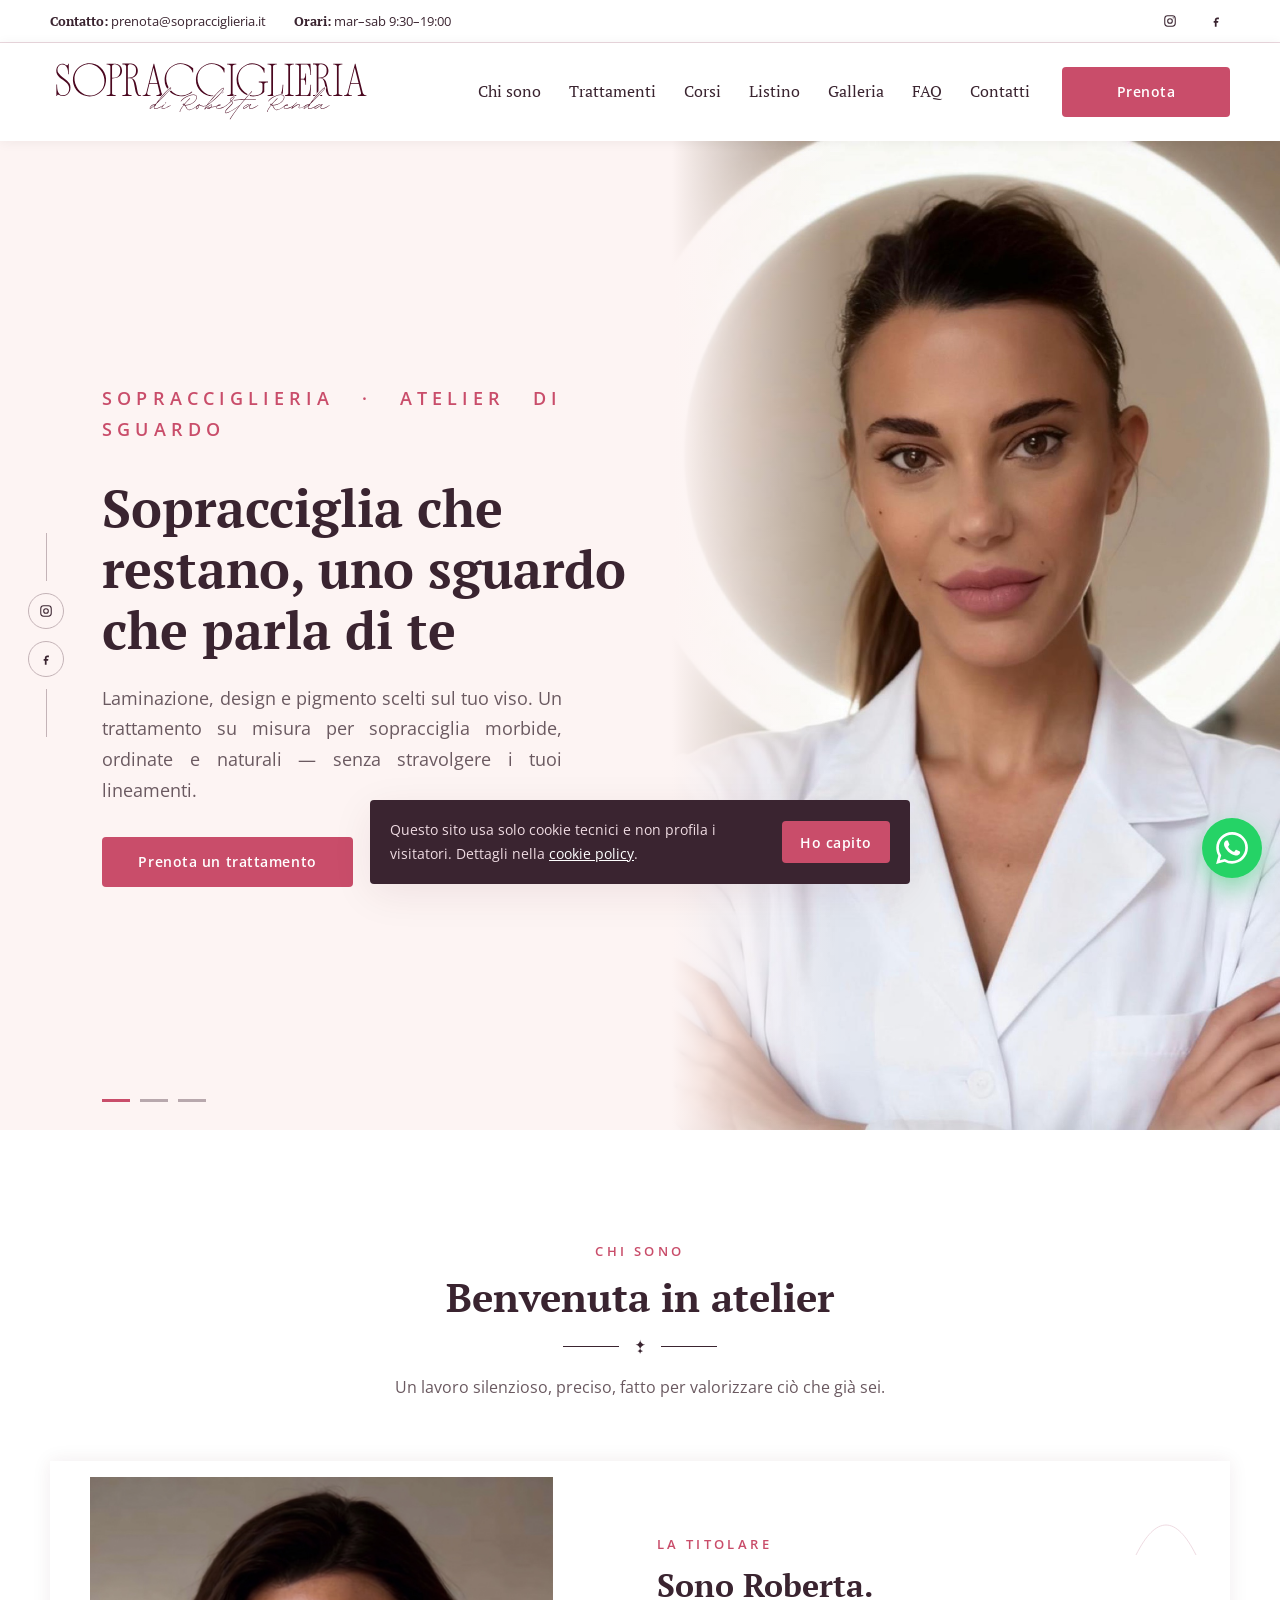
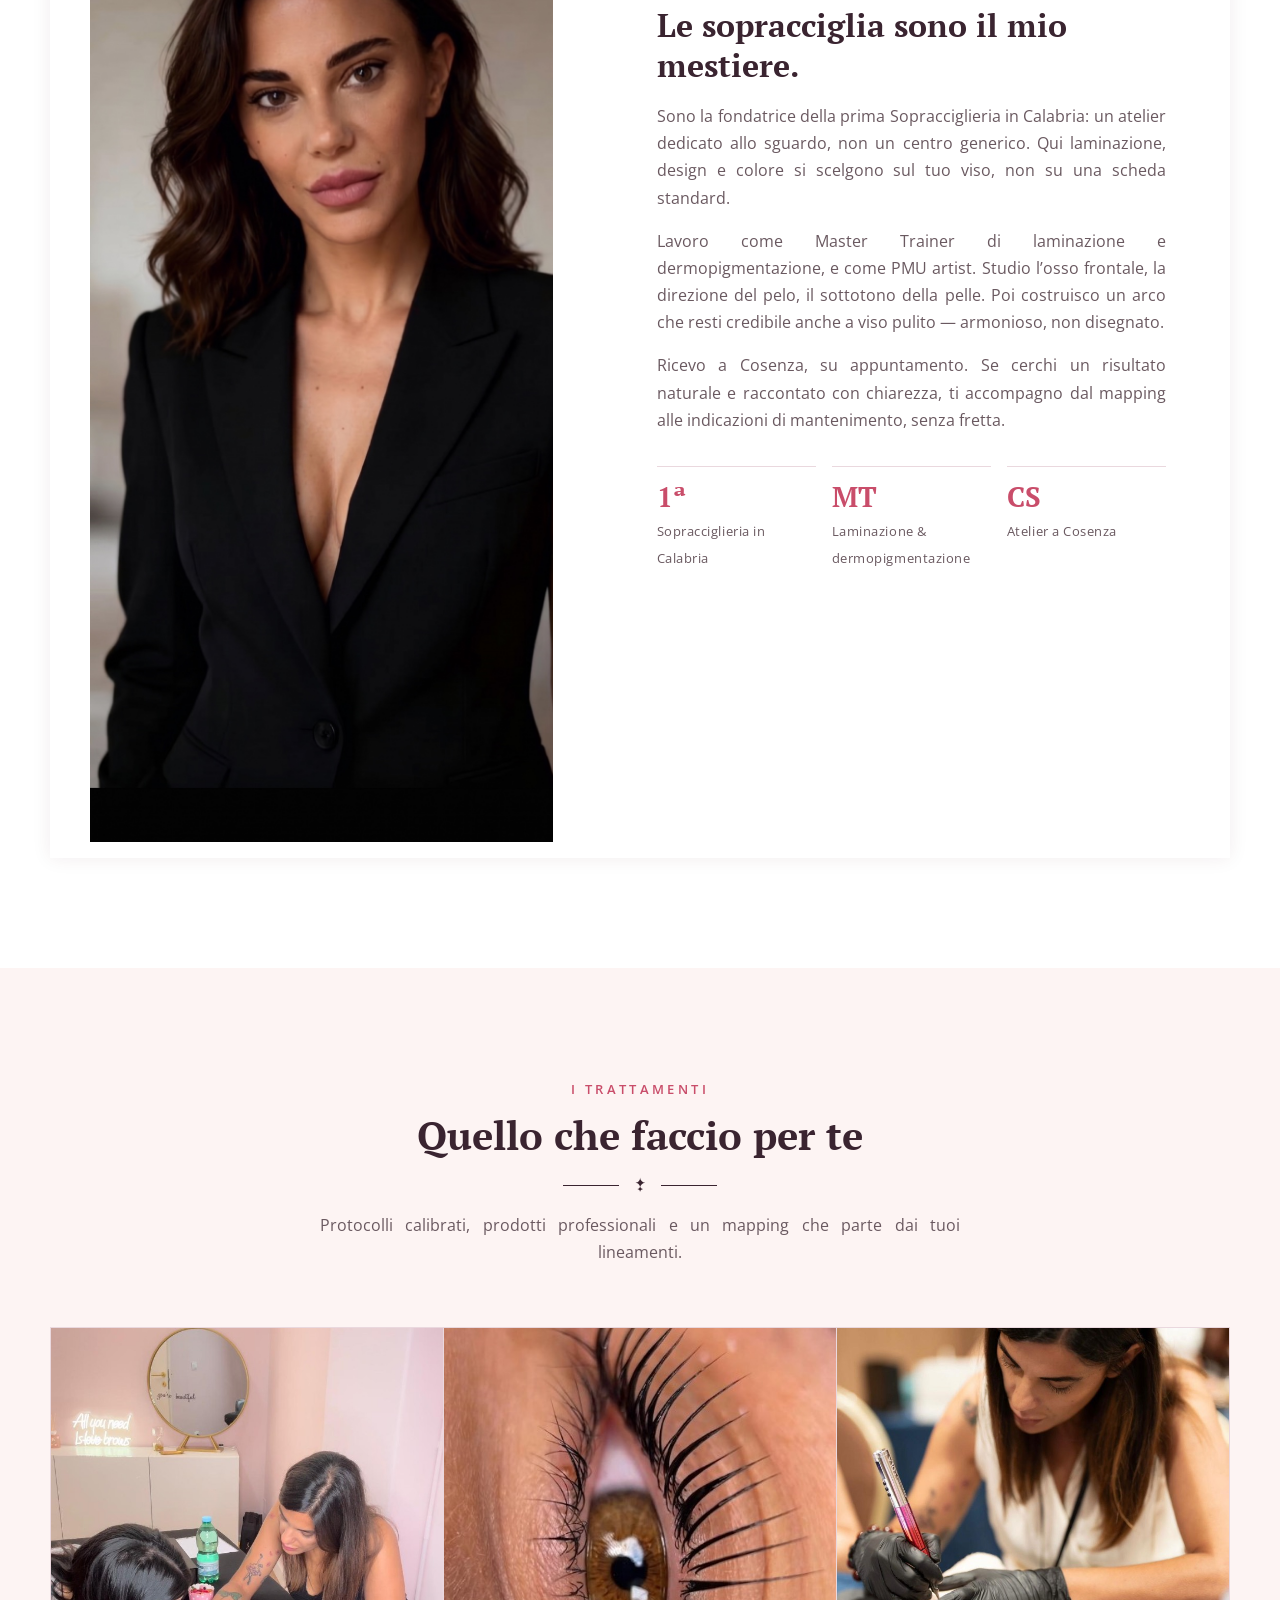
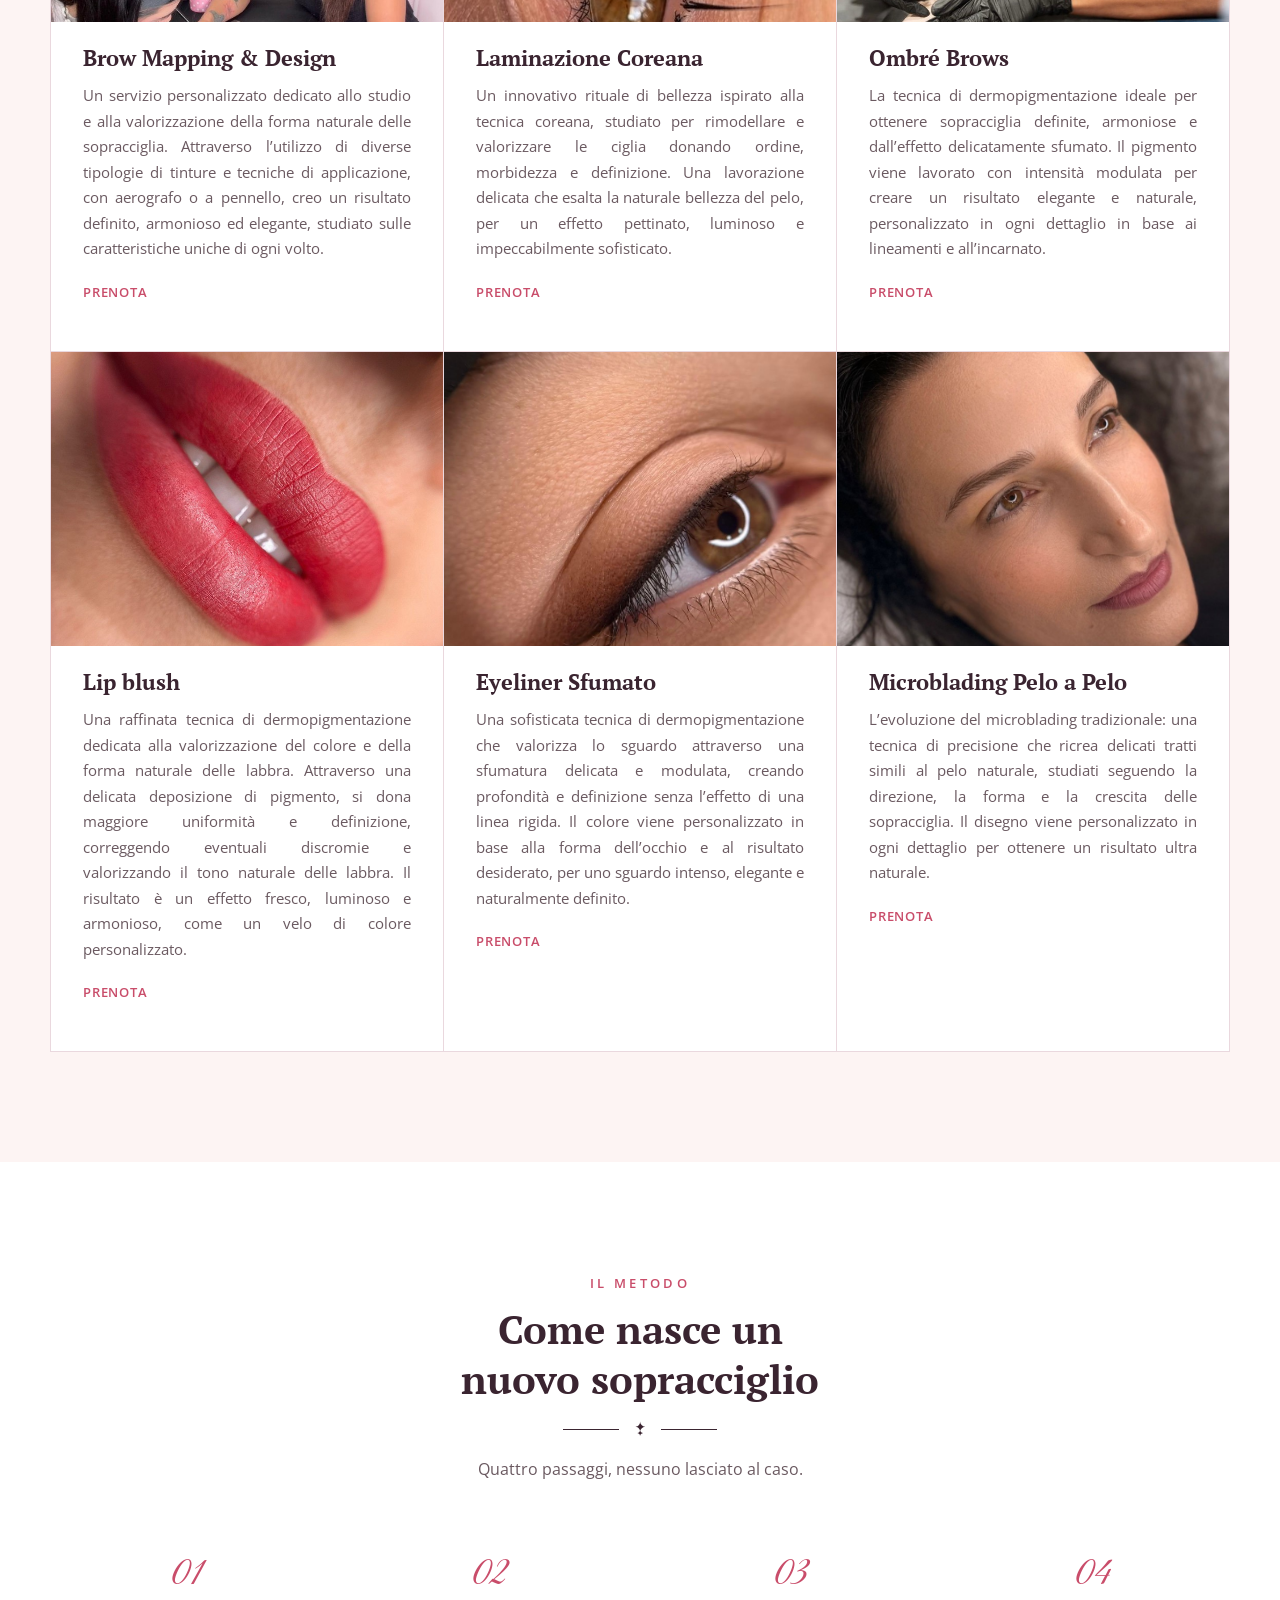
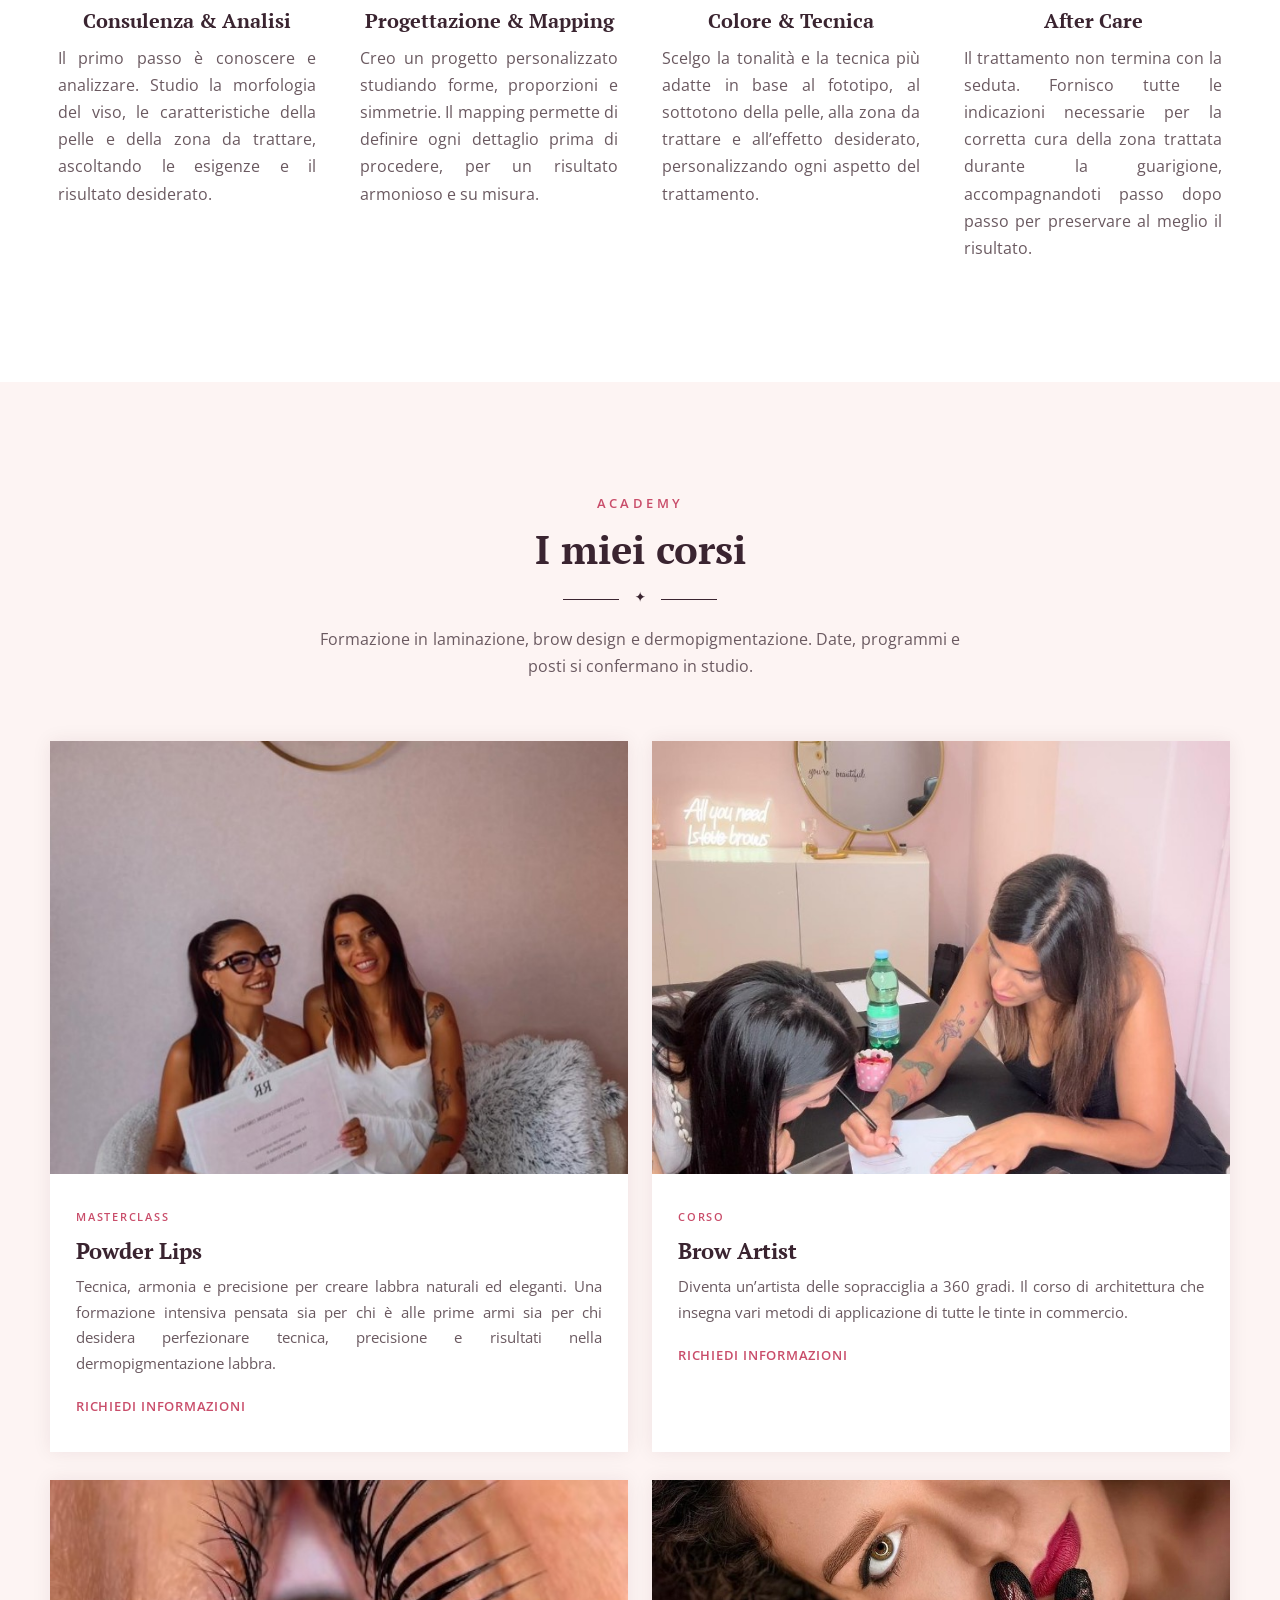
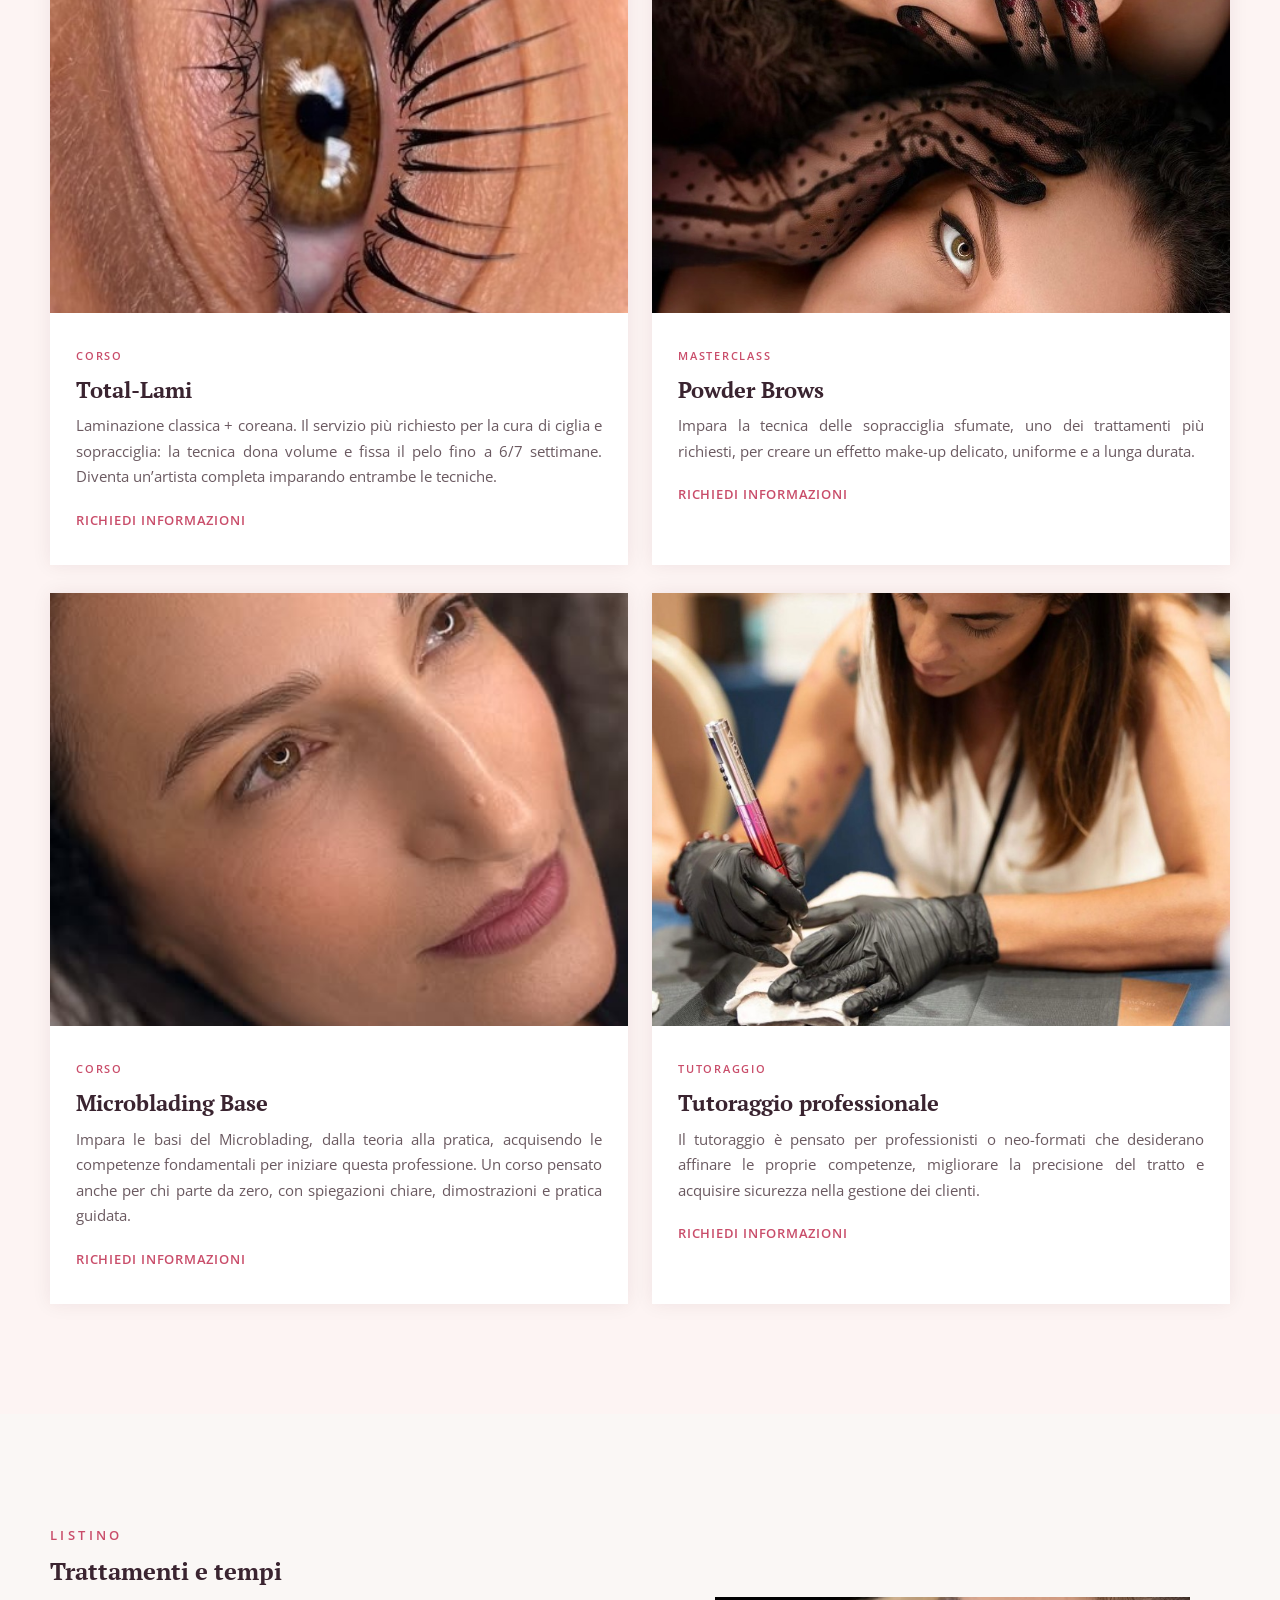
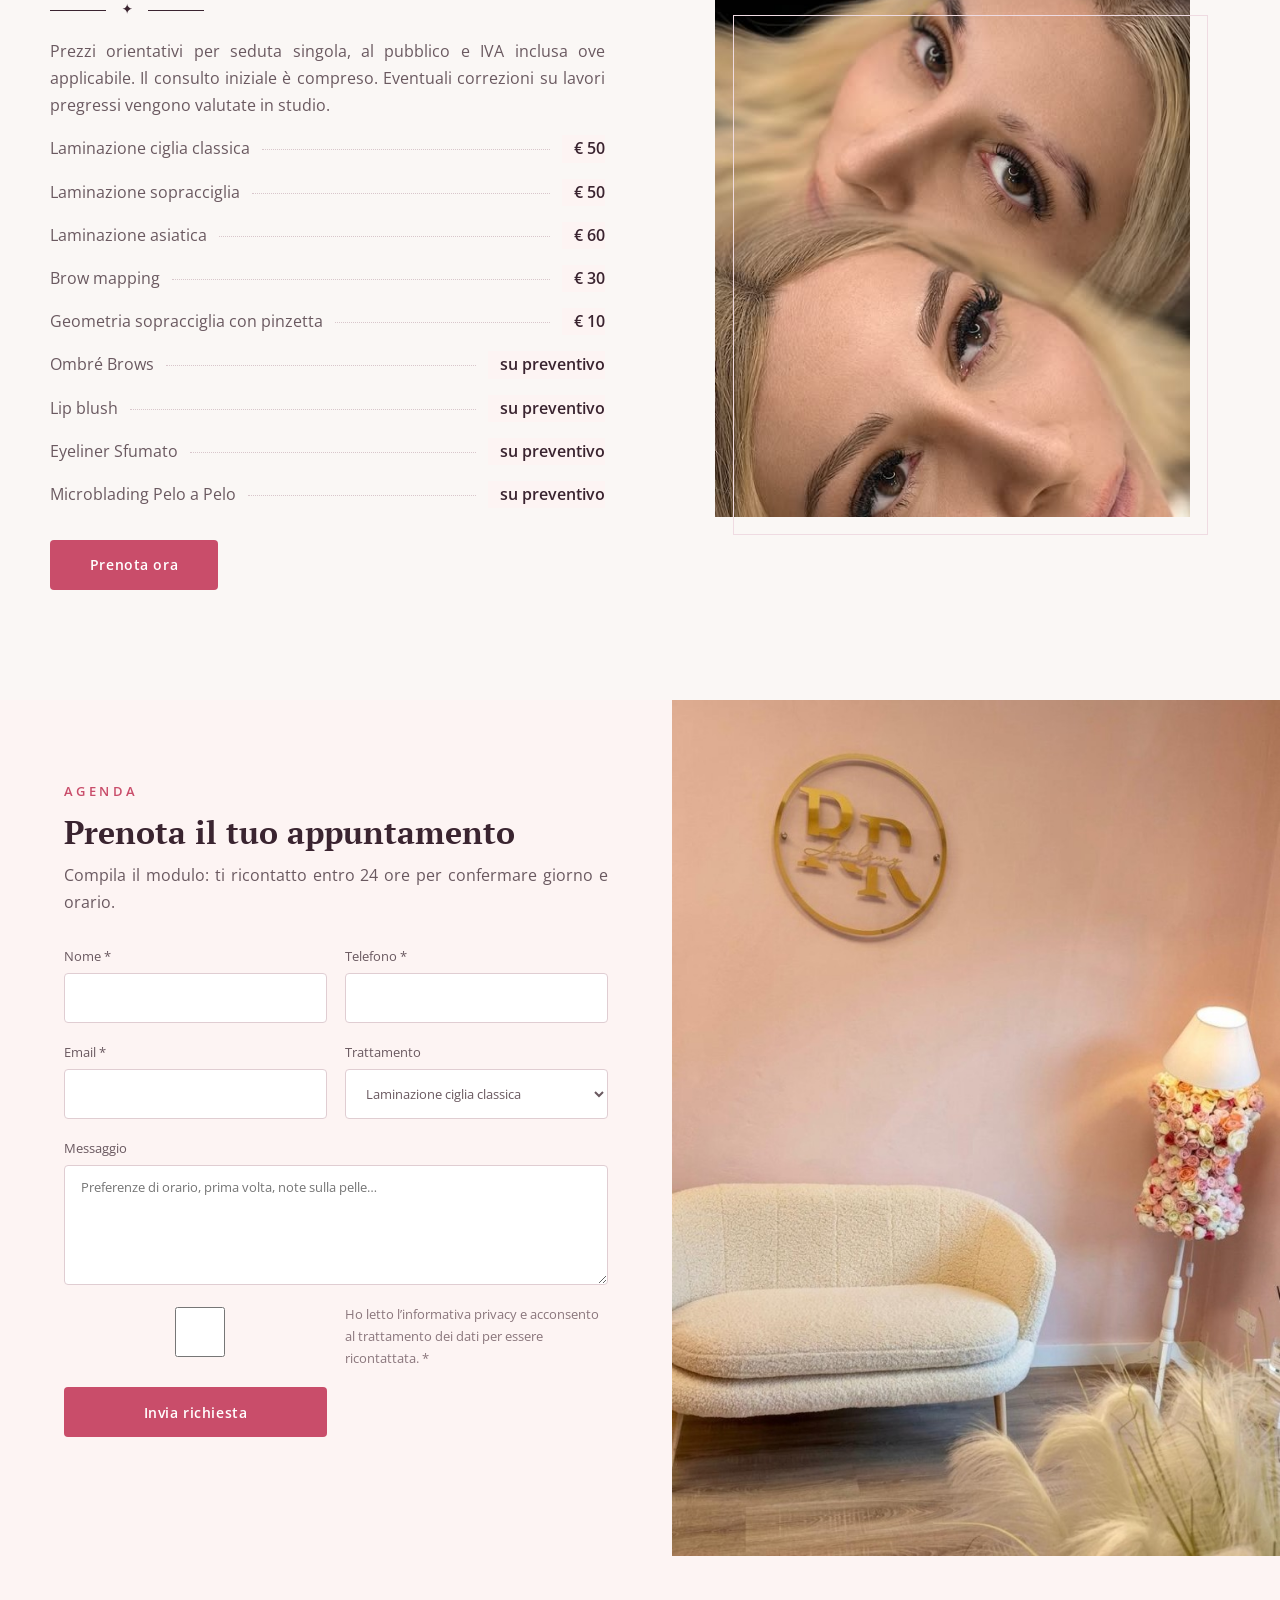
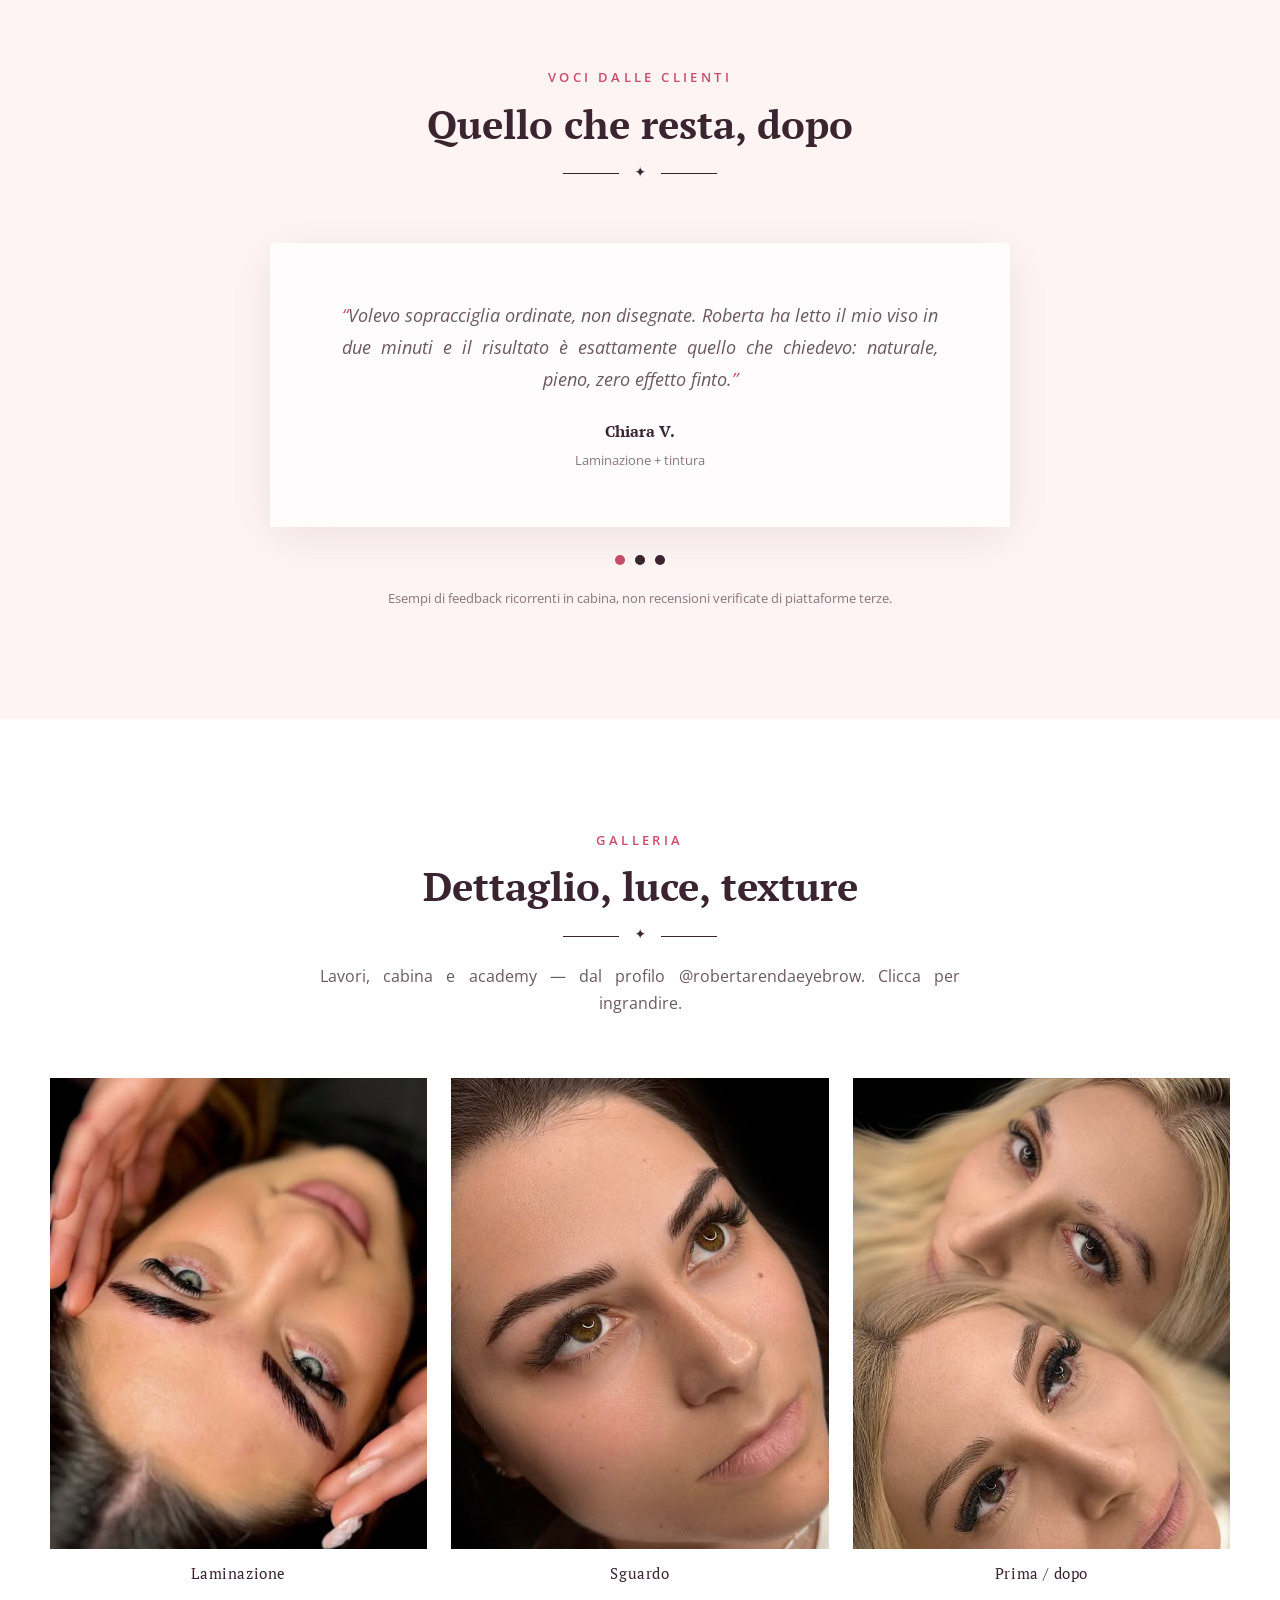
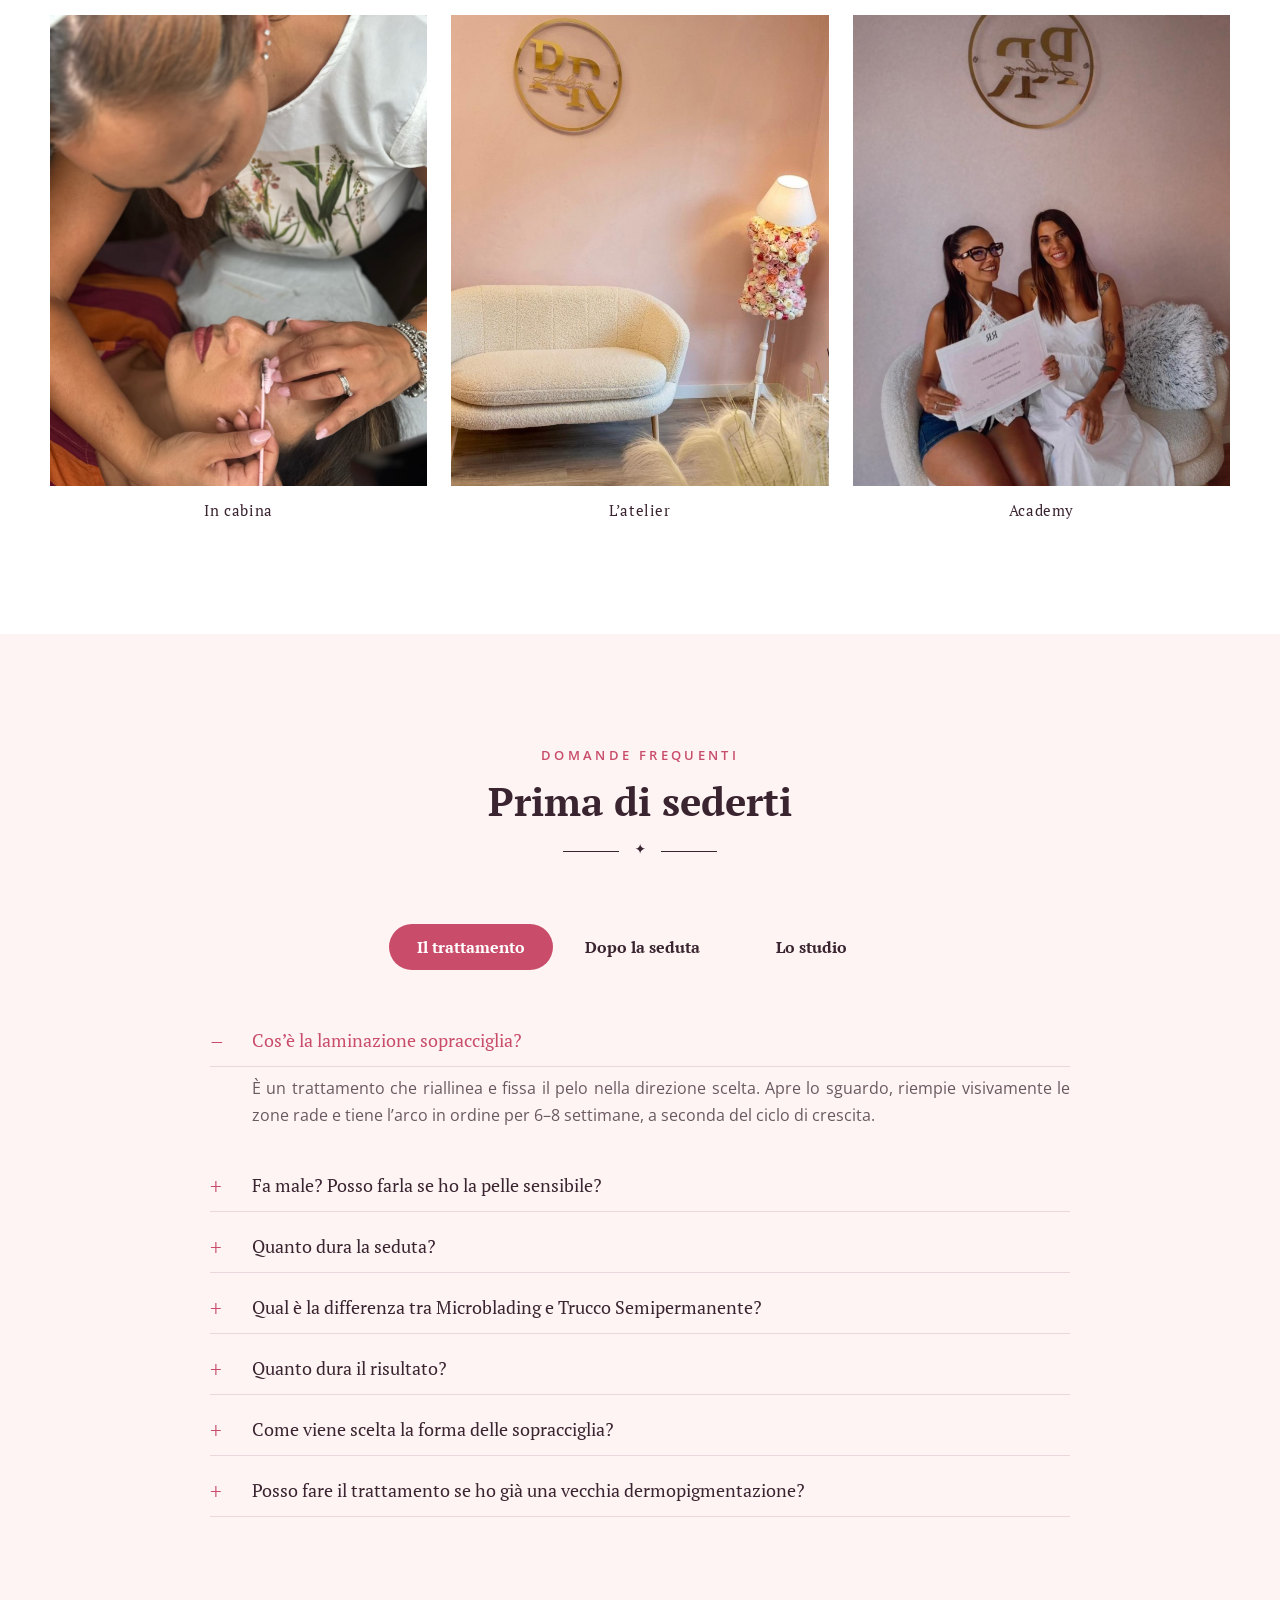
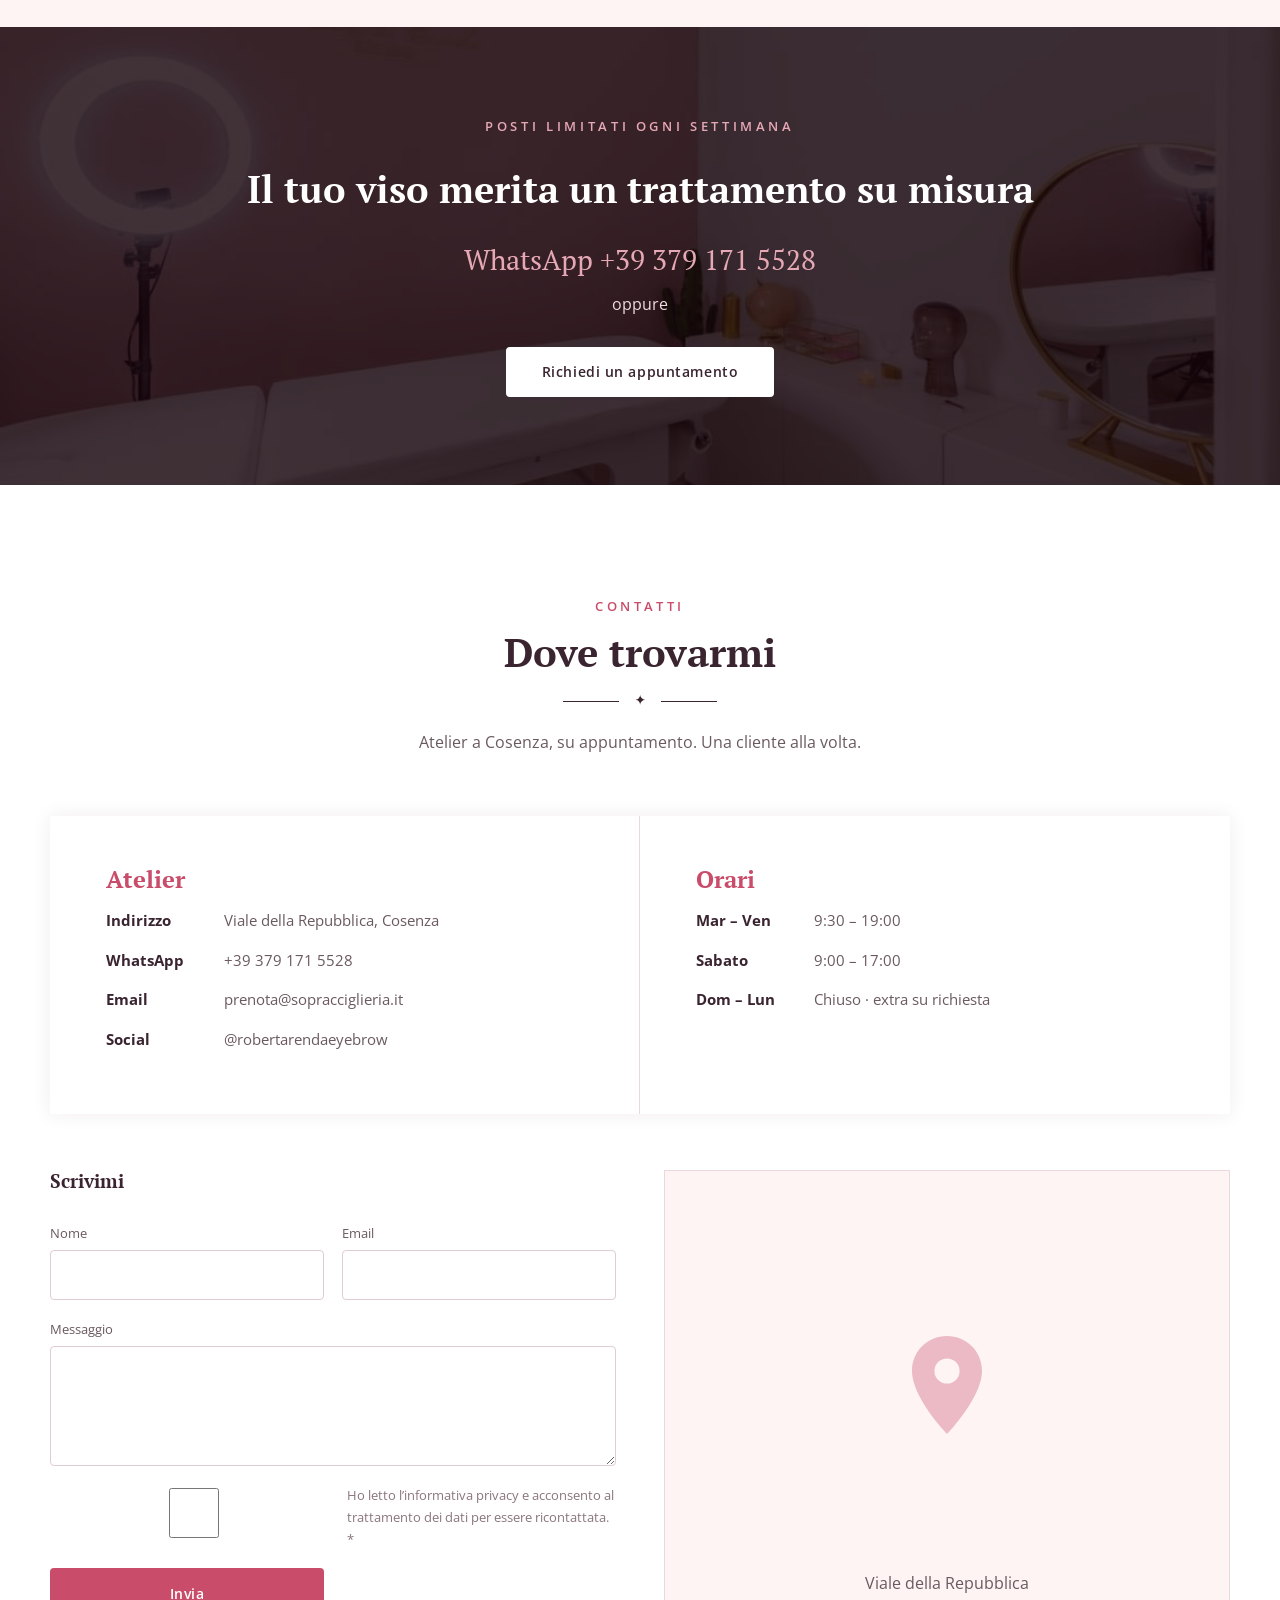
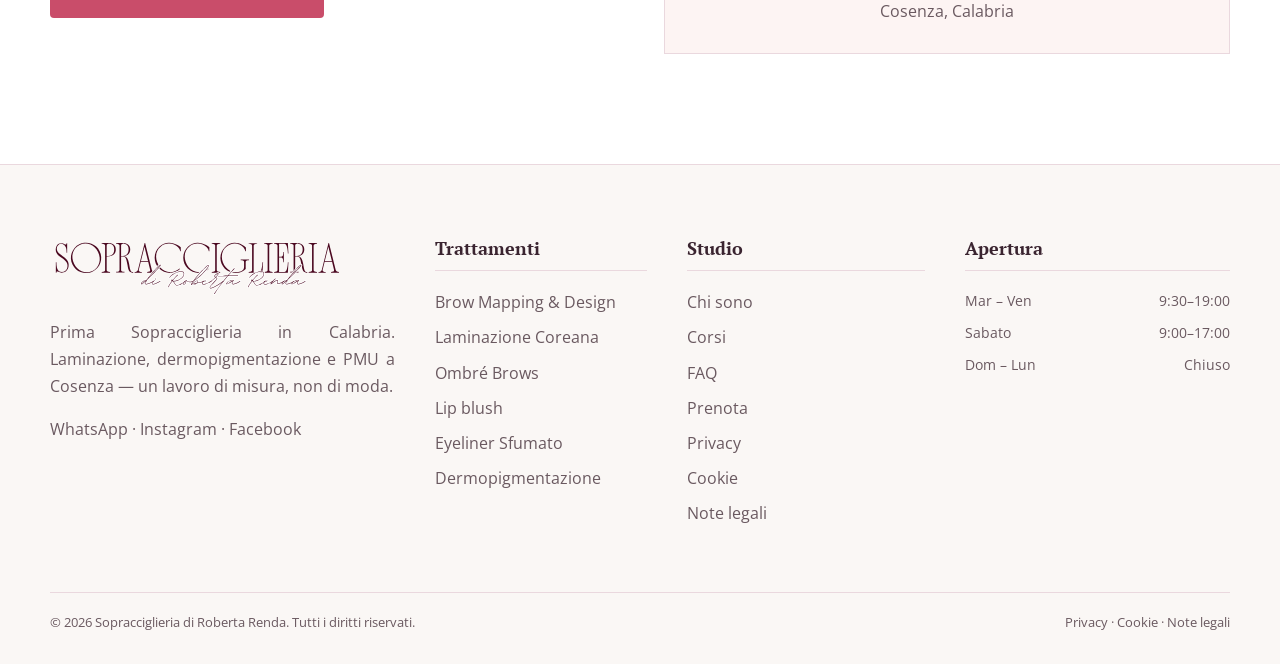
==== commit c7f348f8: "Fissa il pulsante WhatsApp in basso a destra durante lo scroll. Co-authored-by: Cursor <cursoragent@" ====
--- a/index.html
+++ b/index.html
@@ -780,8 +780,8 @@
       rel="noopener"
       aria-label="Scrivi su WhatsApp"
     >
-      <svg viewBox="0 0 24 24" width="28" height="28" aria-hidden="true" fill="currentColor">
-        <path d="M12.04 2C6.58 2 2.15 6.4 2.15 11.83c0 1.74.46 3.45 1.32 4.95L2 22l5.36-1.4a10 10 0 0 0 4.68 1.19h.01c5.46 0 9.89-4.4 9.89-9.84C21.94 6.4 17.5 2 12.04 2zm5.76 13.98c-.24.67-1.4 1.24-1.94 1.32-.5.07-1.13.1-1.83-.12-.42-.13-.97-.31-1.67-.61-2.94-1.27-4.86-4.2-5.01-4.4-.15-.19-1.2-1.6-1.2-3.05 0-1.45.76-2.16 1.03-2.45.27-.29.59-.36.79-.36h.57c.18 0 .42-.07.66.5.24.58.82 2 .89 2.15.07.15.12.32.02.51-.1.2-.14.32-.29.5-.14.17-.3.38-.43.51-.14.14-.29.29-.12.56.16.27.73 1.2 1.56 1.95 1.07.96 1.97 1.26 2.24 1.4.27.14.43.12.59-.07.16-.19.67-.78.85-1.05.18-.27.36-.22.6-.13.24.08 1.54.73 1.8.86.27.13.44.2.51.31.07.11.07.64-.17 1.31z"/>
+      <svg viewBox="0 0 24 24" aria-hidden="true" fill="currentColor">
+        <path d="M17.472 14.382c-.297-.149-1.758-.867-2.03-.967-.273-.099-.471-.148-.67.15-.197.297-.767.966-.94 1.164-.173.199-.347.223-.644.075-.297-.15-1.255-.463-2.39-1.475-.883-.788-1.48-1.761-1.653-2.059-.173-.297-.018-.458.13-.606.134-.133.298-.347.446-.52.149-.174.198-.298.298-.497.099-.198.05-.371-.025-.52-.075-.149-.669-1.612-.916-2.207-.242-.579-.487-.5-.669-.51-.173-.008-.371-.01-.57-.01-.198 0-.52.074-.792.372-.272.297-1.04 1.016-1.04 2.479 0 1.462 1.065 2.875 1.213 3.074.149.198 2.096 3.2 5.077 4.487.709.306 1.262.489 1.694.625.712.227 1.36.195 1.871.118.571-.085 1.758-.719 2.006-1.413.248-.694.248-1.289.173-1.413-.074-.124-.272-.198-.57-.347m-5.421 7.403h-.004a9.87 9.87 0 0 1-5.031-1.378l-.361-.214-3.741.982.998-3.648-.235-.374a9.86 9.86 0 0 1-1.51-5.26c.001-5.45 4.436-9.884 9.888-9.884 2.64 0 5.122 1.03 6.988 2.898a9.825 9.825 0 0 1 2.893 6.994c-.003 5.45-4.435 9.884-9.885 9.884m8.413-18.297A11.815 11.815 0 0 0 12.05 0C5.495 0 .16 5.335.157 11.892c0 2.096.547 4.142 1.588 5.945L.057 24l6.305-1.654a11.882 11.882 0 0 0 5.683 1.448h.005c6.554 0 11.89-5.335 11.893-11.893a11.821 11.821 0 0 0-3.48-8.413z"/>
       </svg>
     </a>
     <button class="to-top" id="toTop" type="button" aria-label="Torna su">↑</button>
--- a/css/style.css
+++ b/css/style.css
@@ -33,7 +33,6 @@
   scroll-behavior: smooth;
   scroll-padding-top: 96px;
   hyphens: auto;
-  overflow-x: clip;
 }
 
 body {
@@ -44,7 +43,6 @@
   color: var(--body);
   background: var(--white);
   -webkit-font-smoothing: antialiased;
-  overflow-x: clip;
 }
 
 body.nav-locked {
@@ -1558,31 +1556,38 @@
 
 .wa-float {
   position: fixed;
-  right: max(16px, env(safe-area-inset-right));
-  bottom: max(24px, env(safe-area-inset-bottom));
-  z-index: 95;
-  width: 56px;
-  height: 56px;
+  right: max(18px, env(safe-area-inset-right));
+  bottom: max(22px, env(safe-area-inset-bottom));
+  z-index: 2600;
+  width: 60px;
+  height: 60px;
   border-radius: 50%;
   background: #25d366;
-  color: var(--white);
+  color: #fff;
   display: grid;
   place-items: center;
-  box-shadow: 0 8px 22px rgba(37, 211, 102, 0.4);
+  box-shadow: 0 10px 24px rgba(37, 211, 102, 0.45);
   transition: transform 0.3s var(--ease), background 0.3s var(--ease);
+}
+
+.wa-float svg {
+  width: 32px;
+  height: 32px;
+  display: block;
 }
 
 .wa-float:hover {
   background: #1ebe5d;
   transform: translateY(-2px);
-  color: var(--white);
+  color: #fff;
 }
 
 /* Back to top */
 .to-top {
   position: fixed;
-  right: max(16px, env(safe-area-inset-right));
-  bottom: calc(88px + env(safe-area-inset-bottom));
+  left: max(16px, env(safe-area-inset-left));
+  right: auto;
+  bottom: max(24px, env(safe-area-inset-bottom));
   width: 46px;
   height: 46px;
   border-radius: 50%;
@@ -1926,8 +1931,9 @@
   }
 
   .to-top {
-    right: max(16px, env(safe-area-inset-right));
-    bottom: calc(88px + env(safe-area-inset-bottom));
+    left: max(16px, env(safe-area-inset-left));
+    right: auto;
+    bottom: max(24px, env(safe-area-inset-bottom));
   }
 }
 
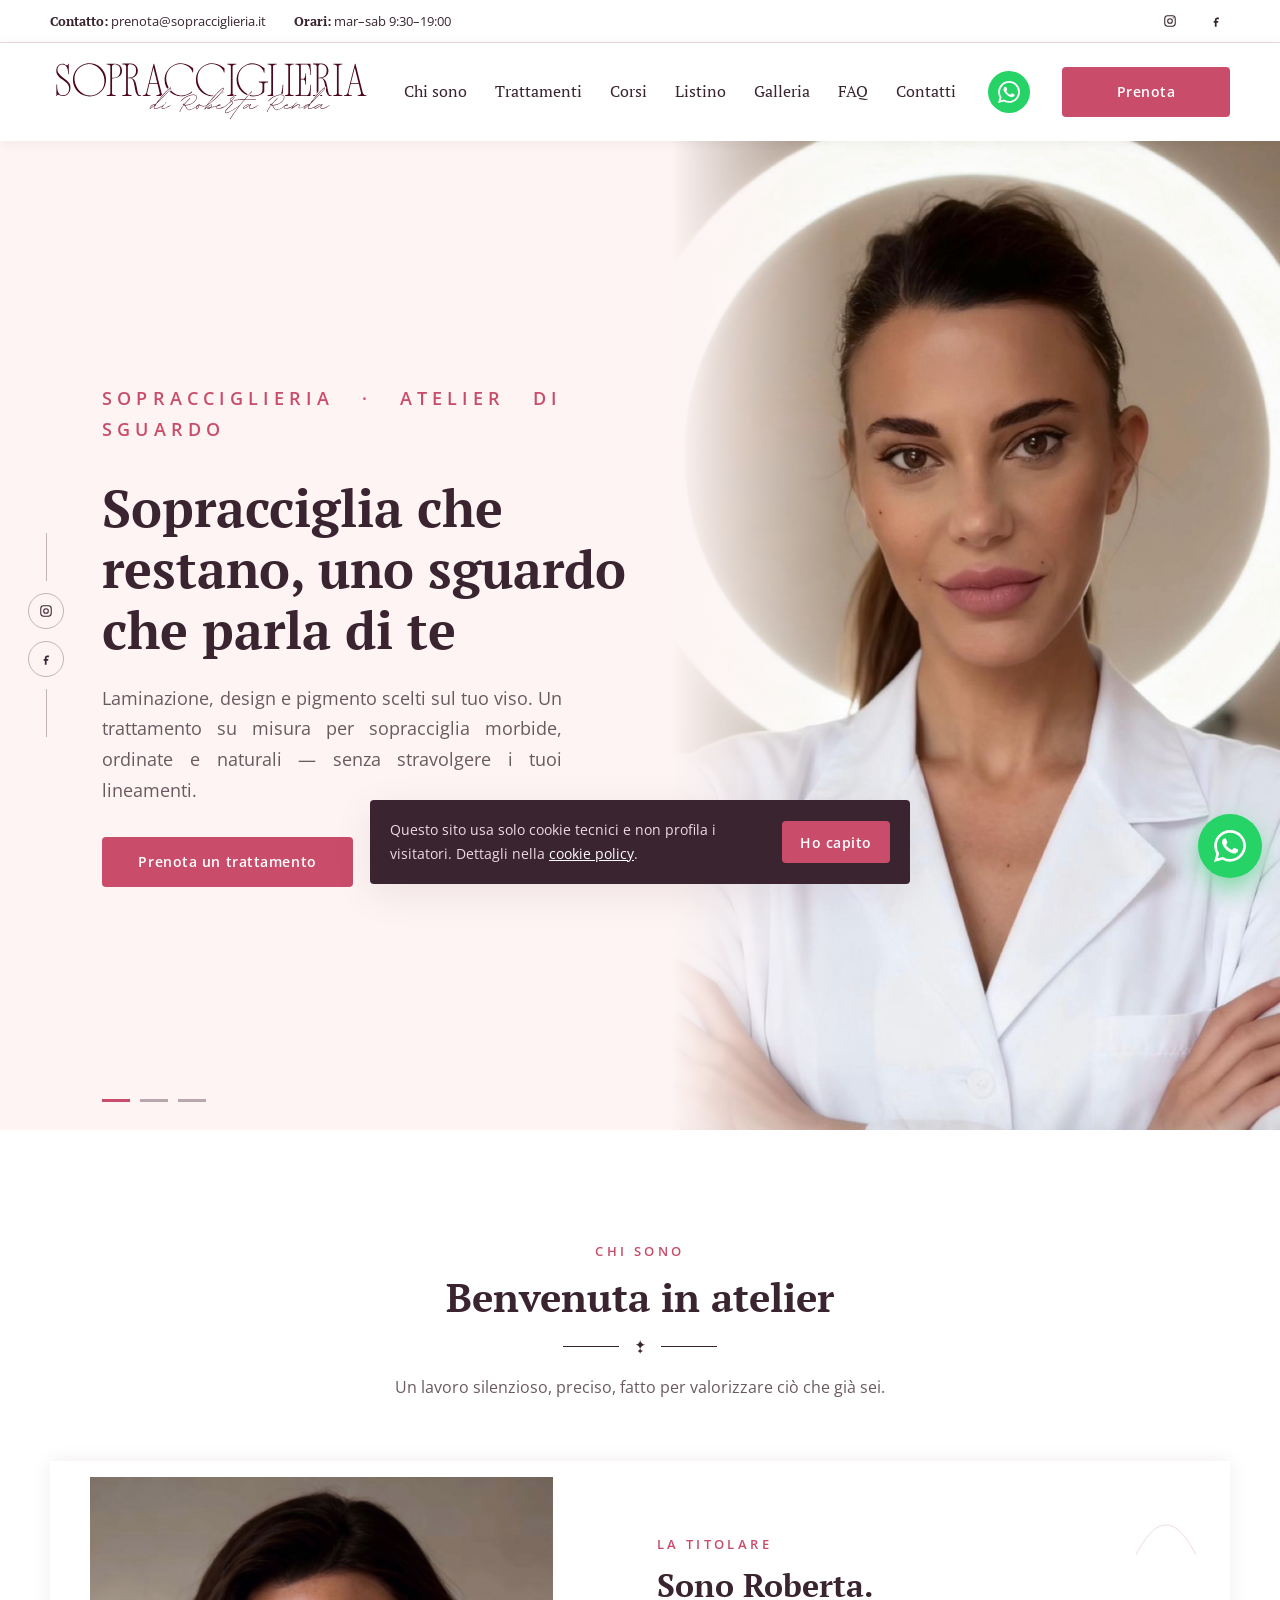
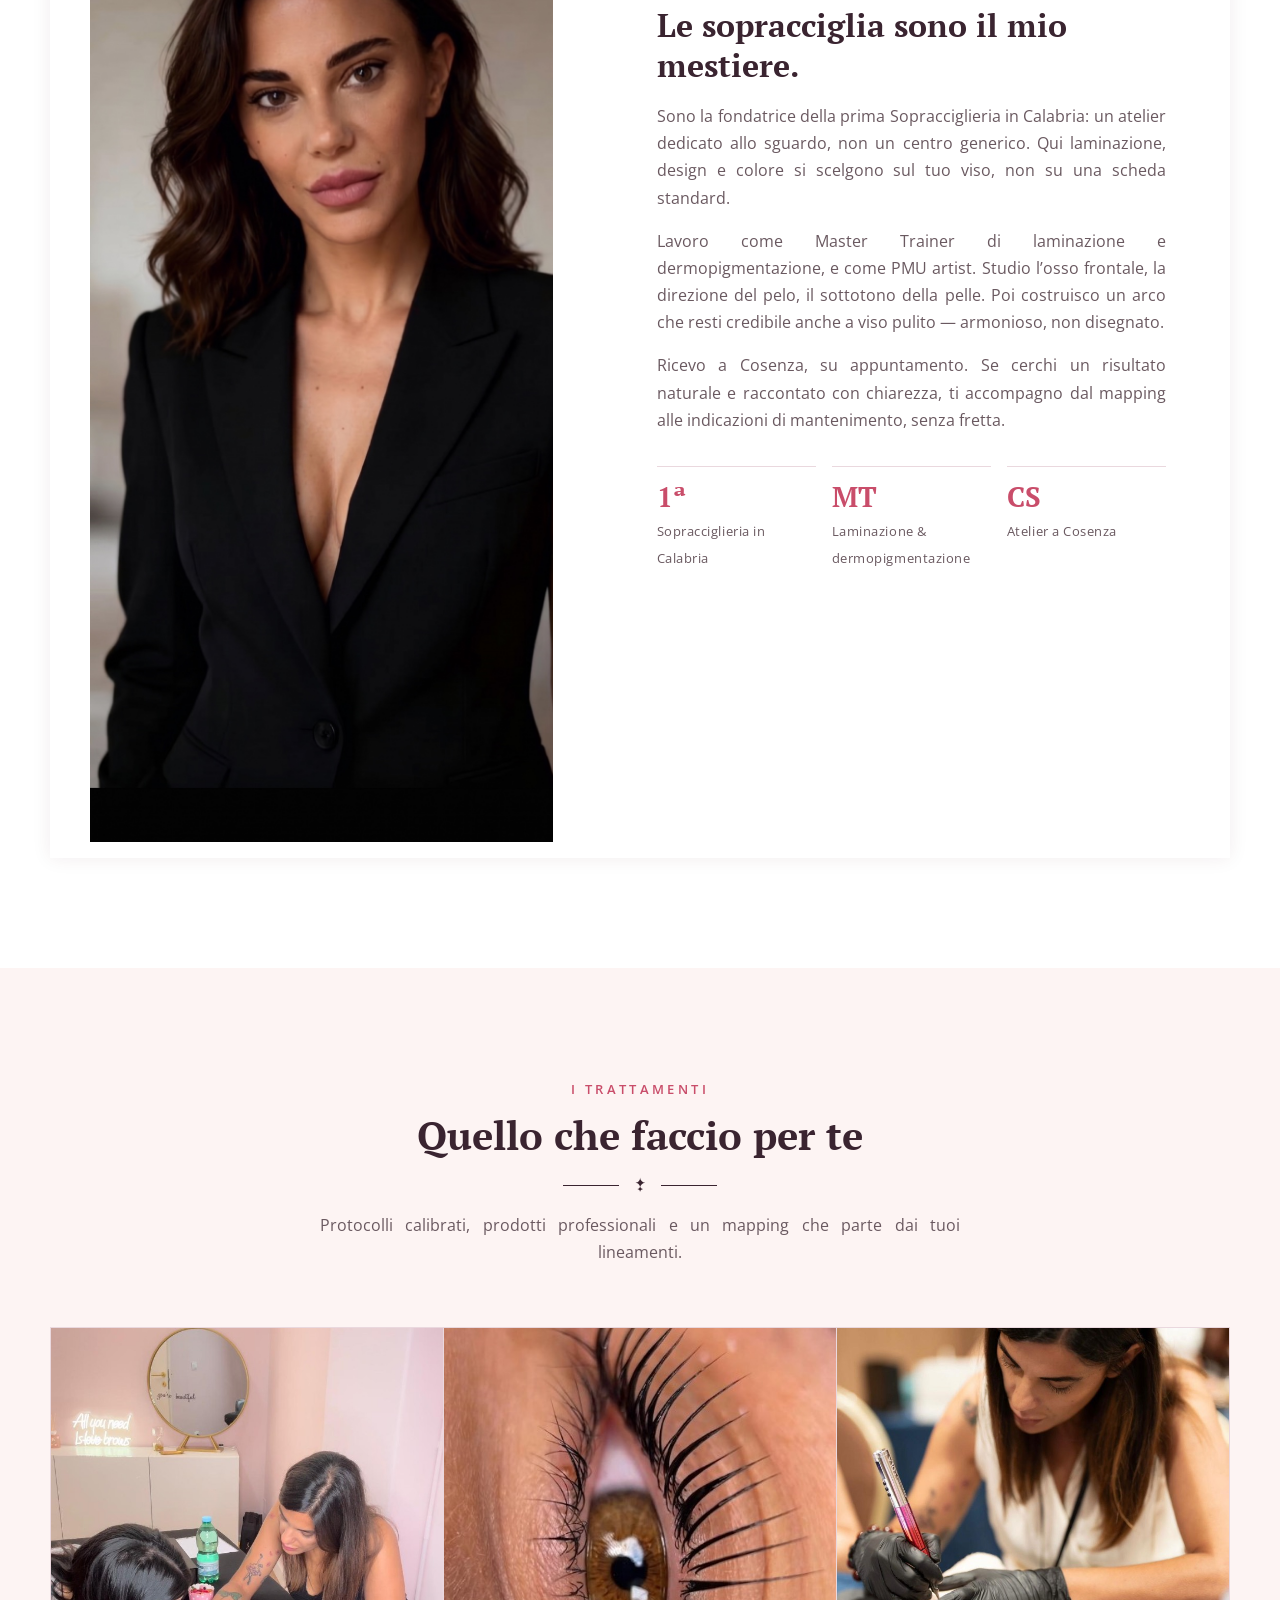
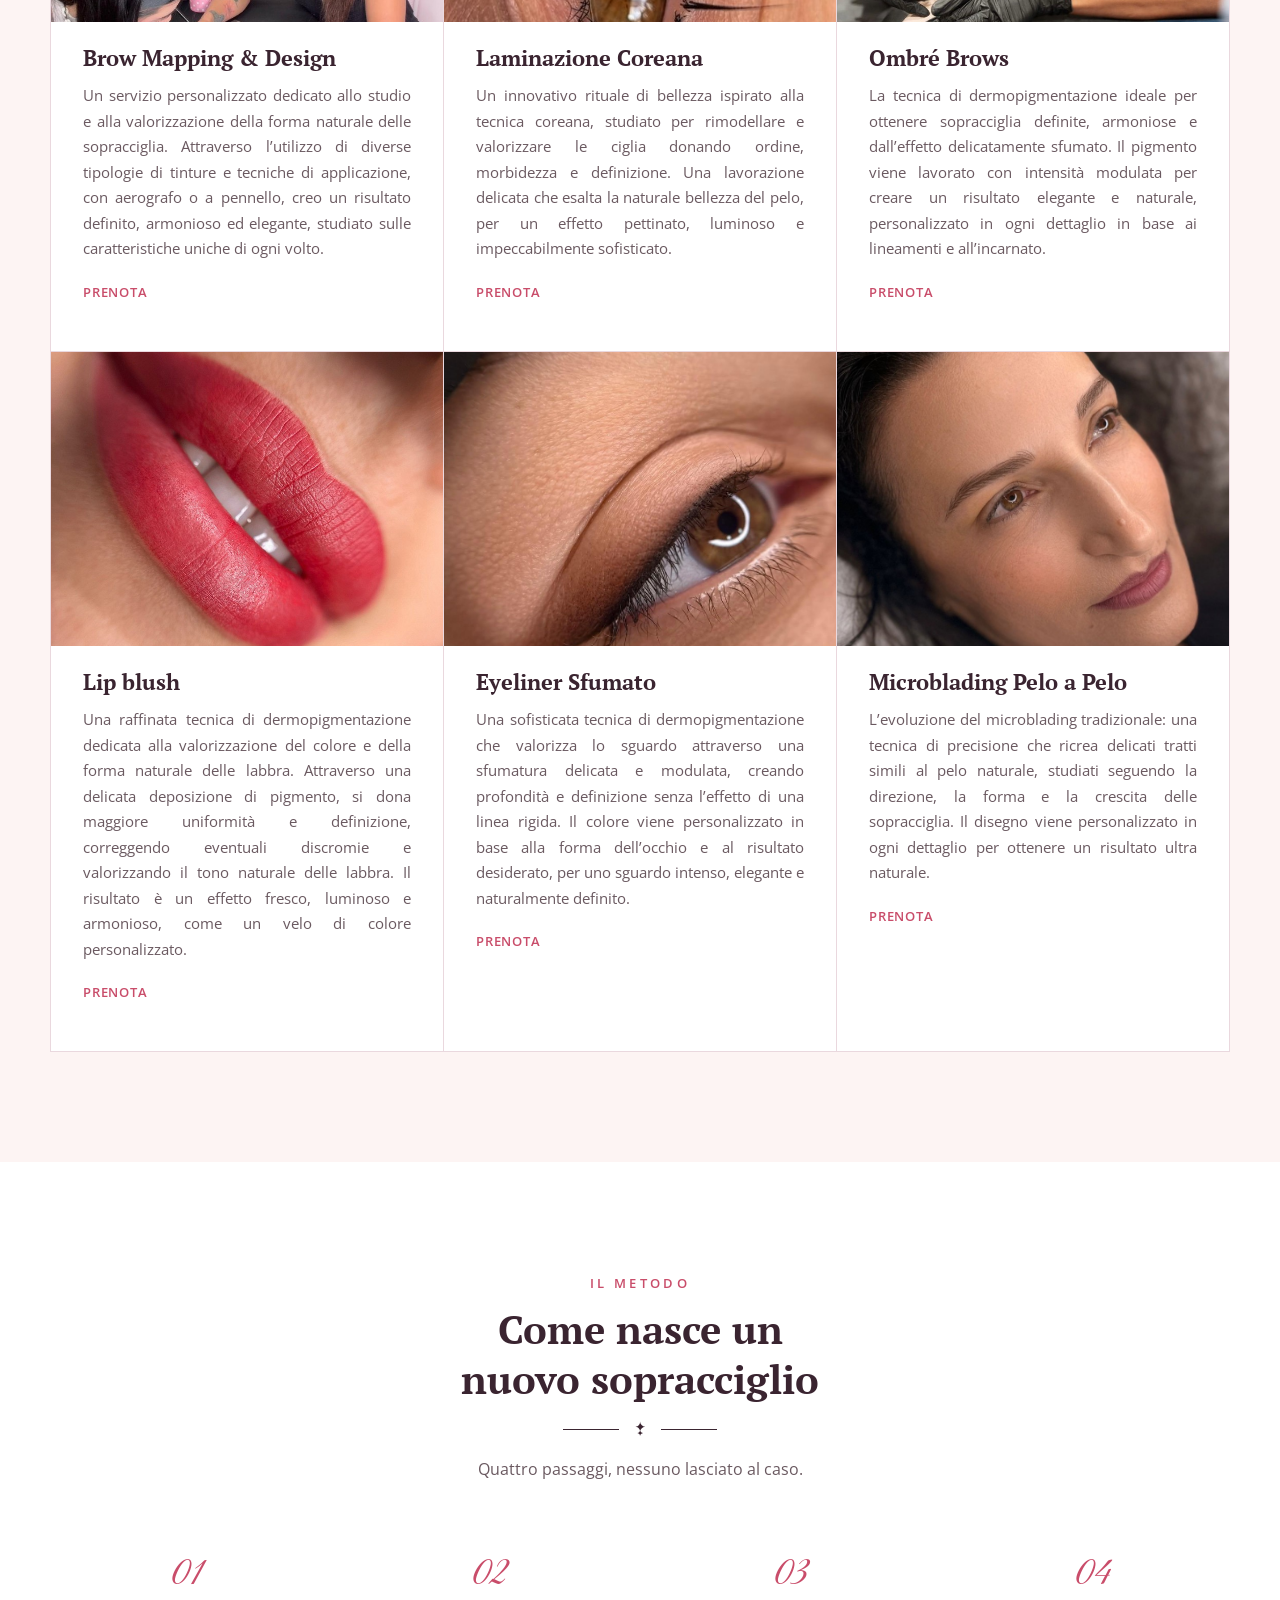
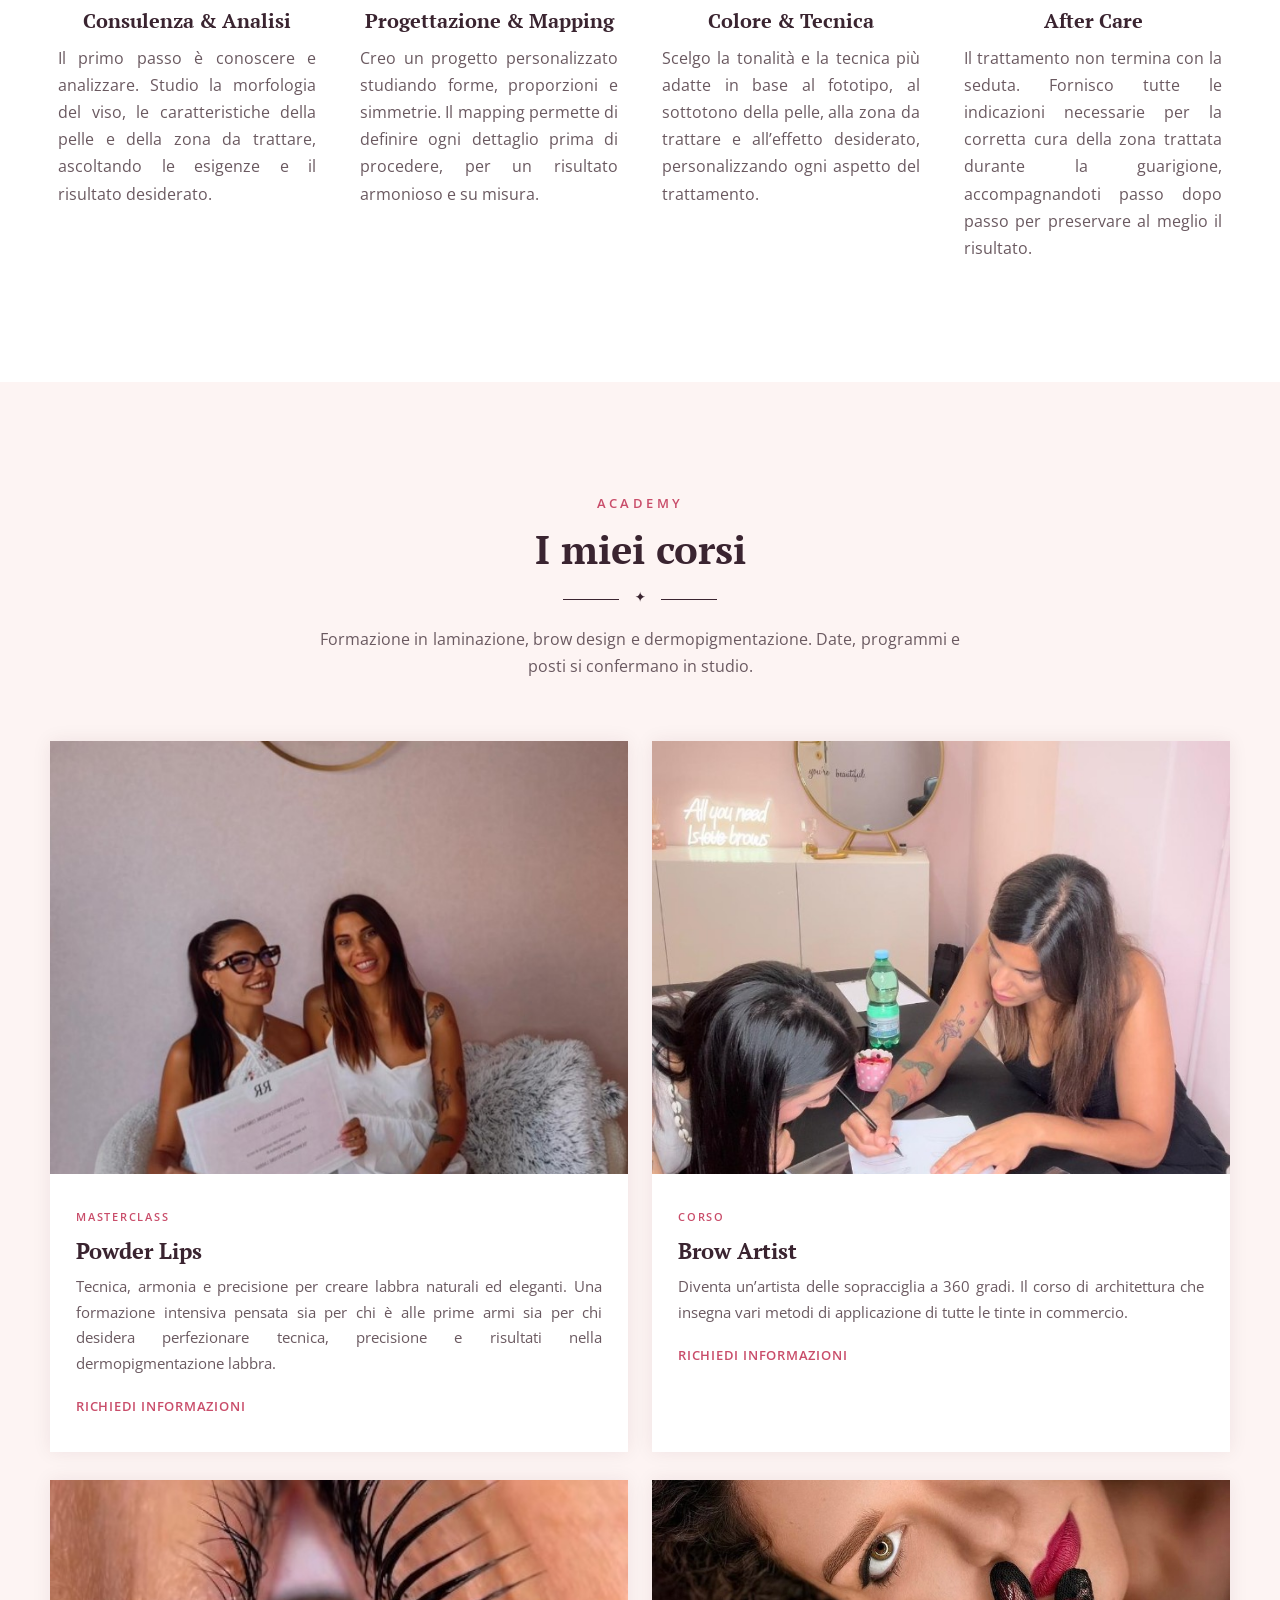
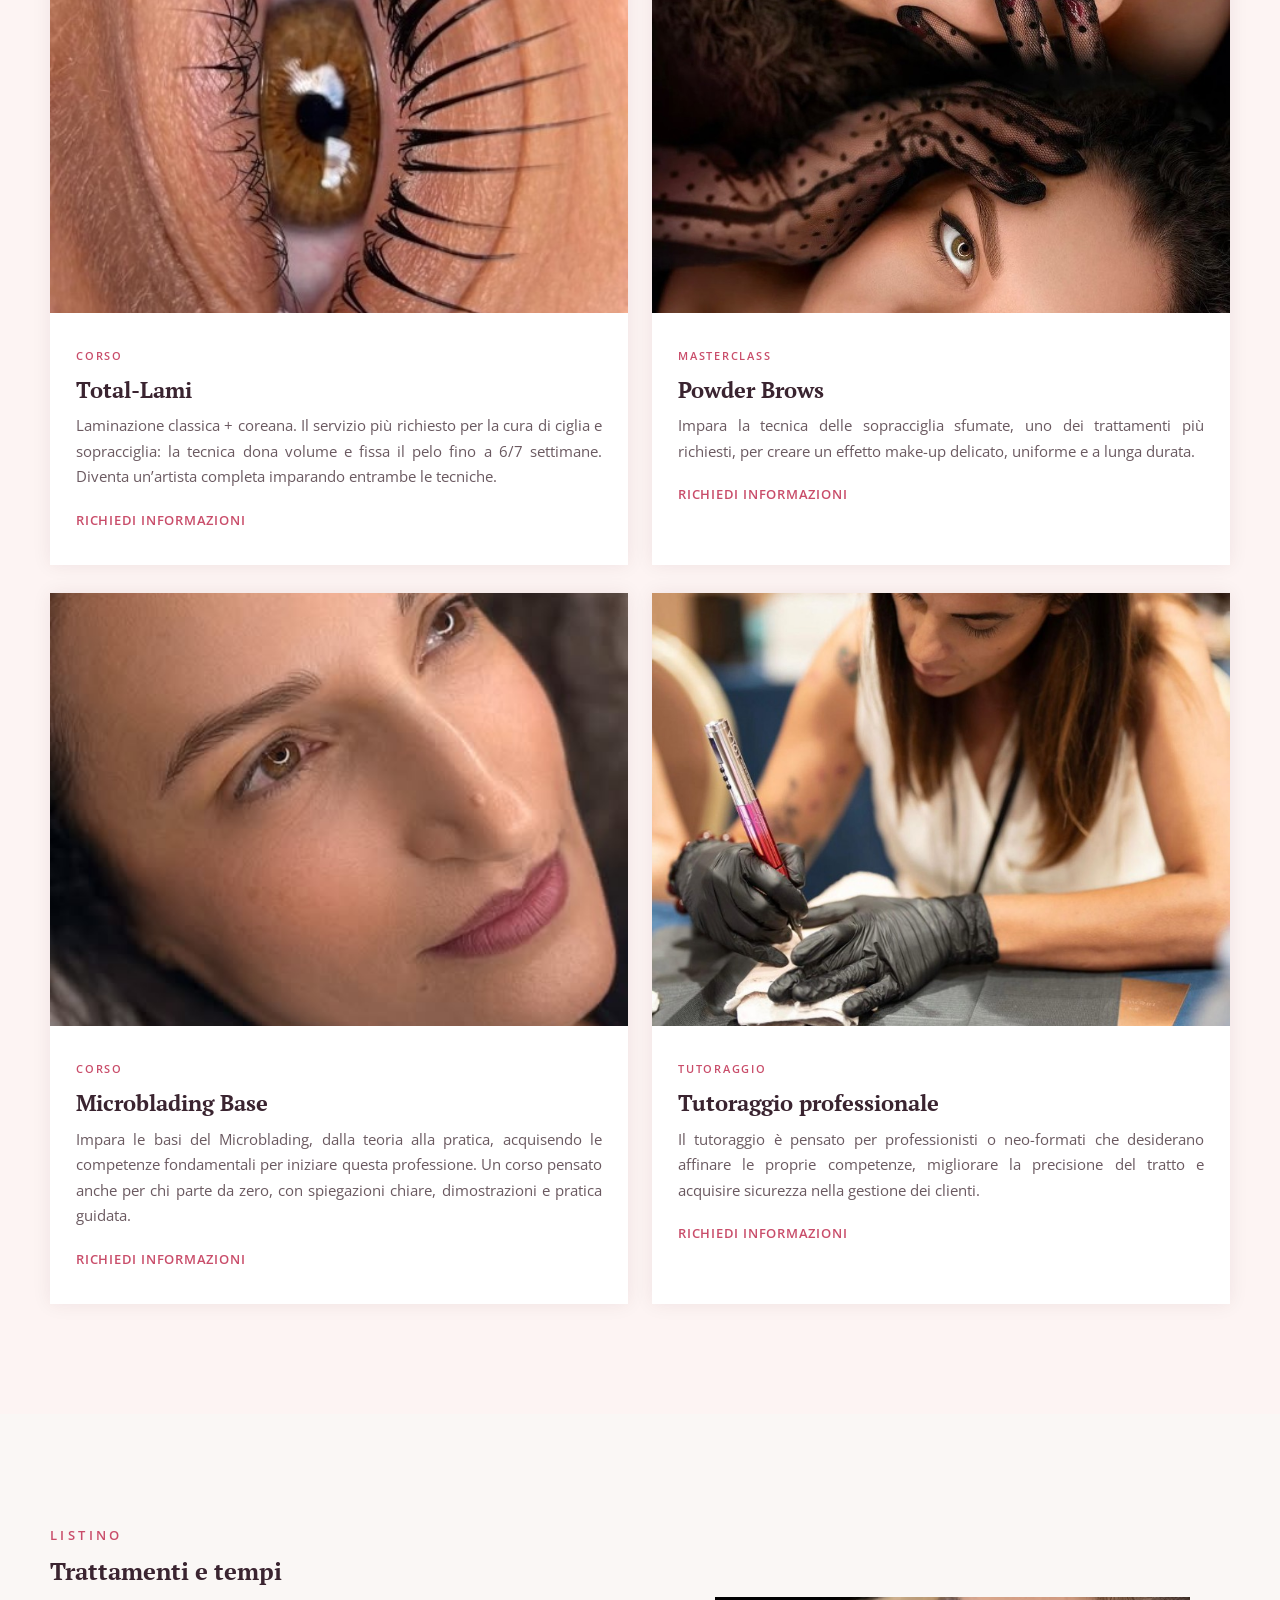
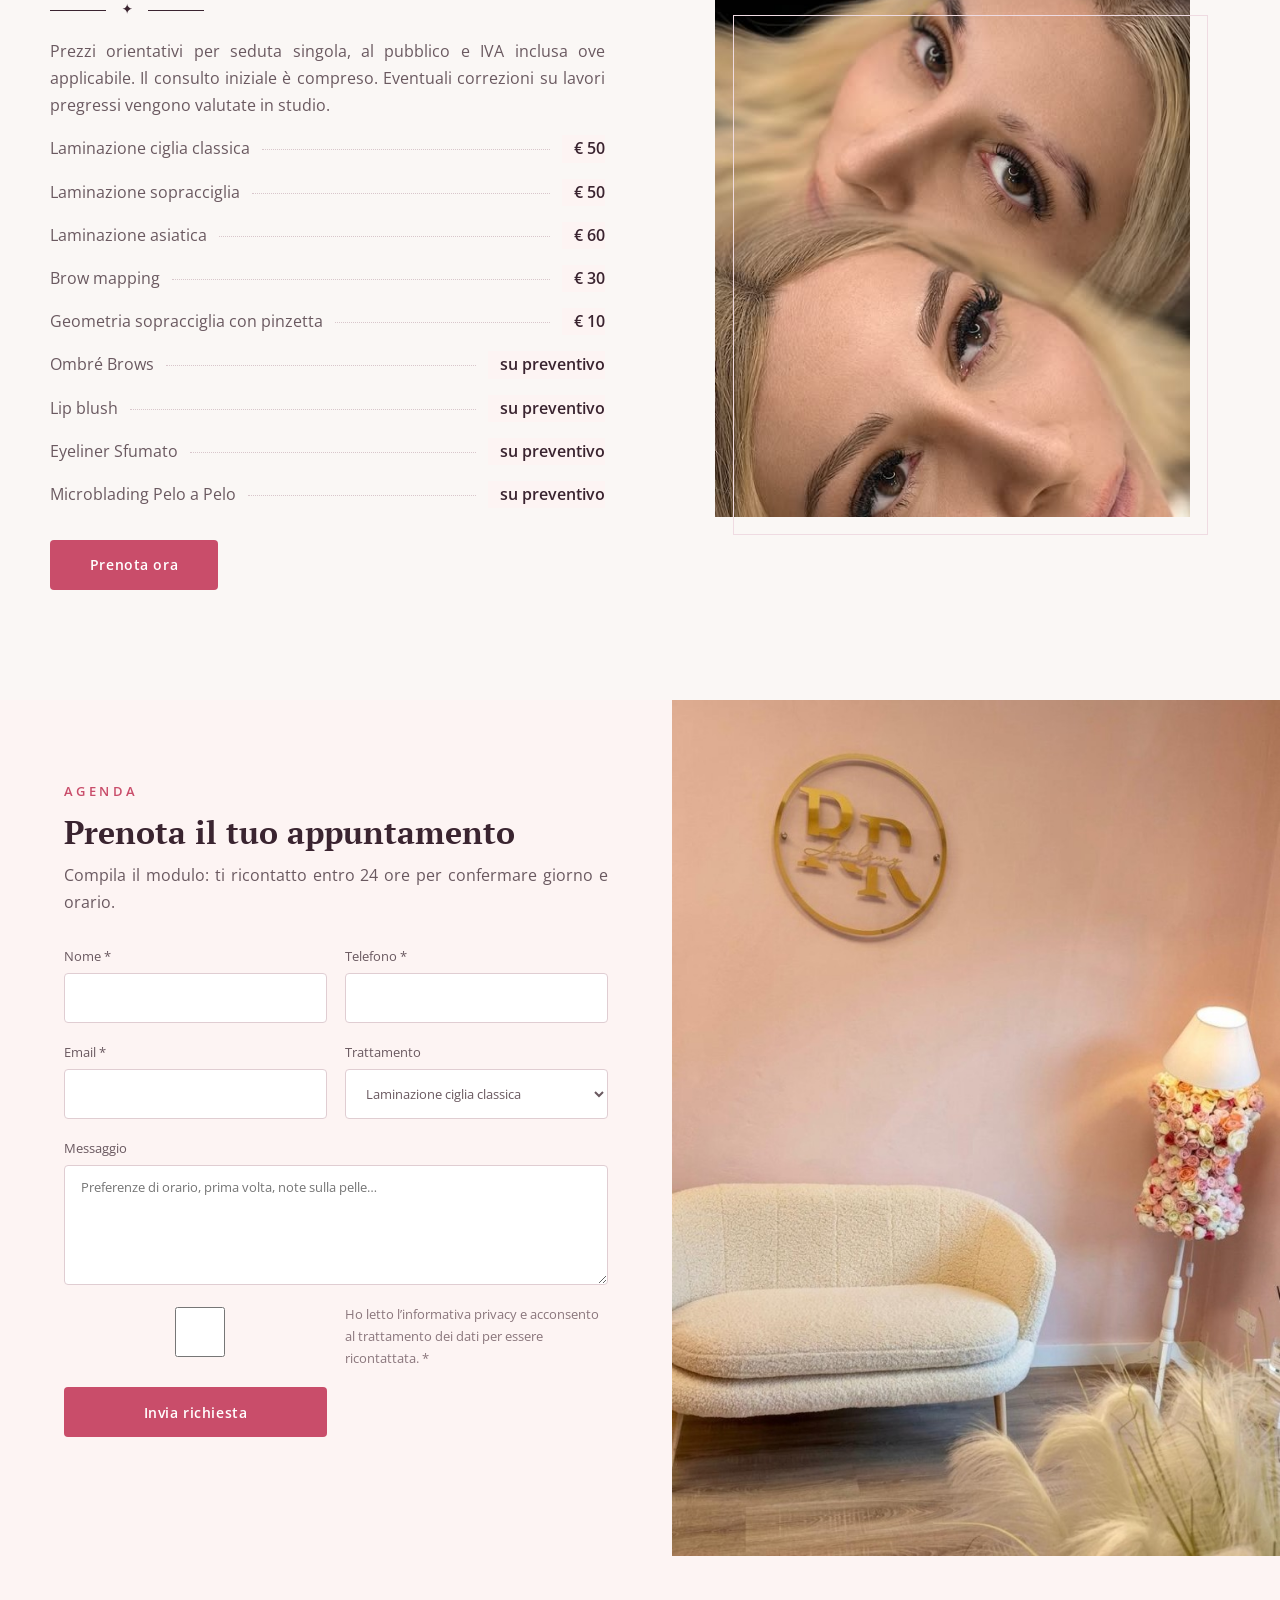
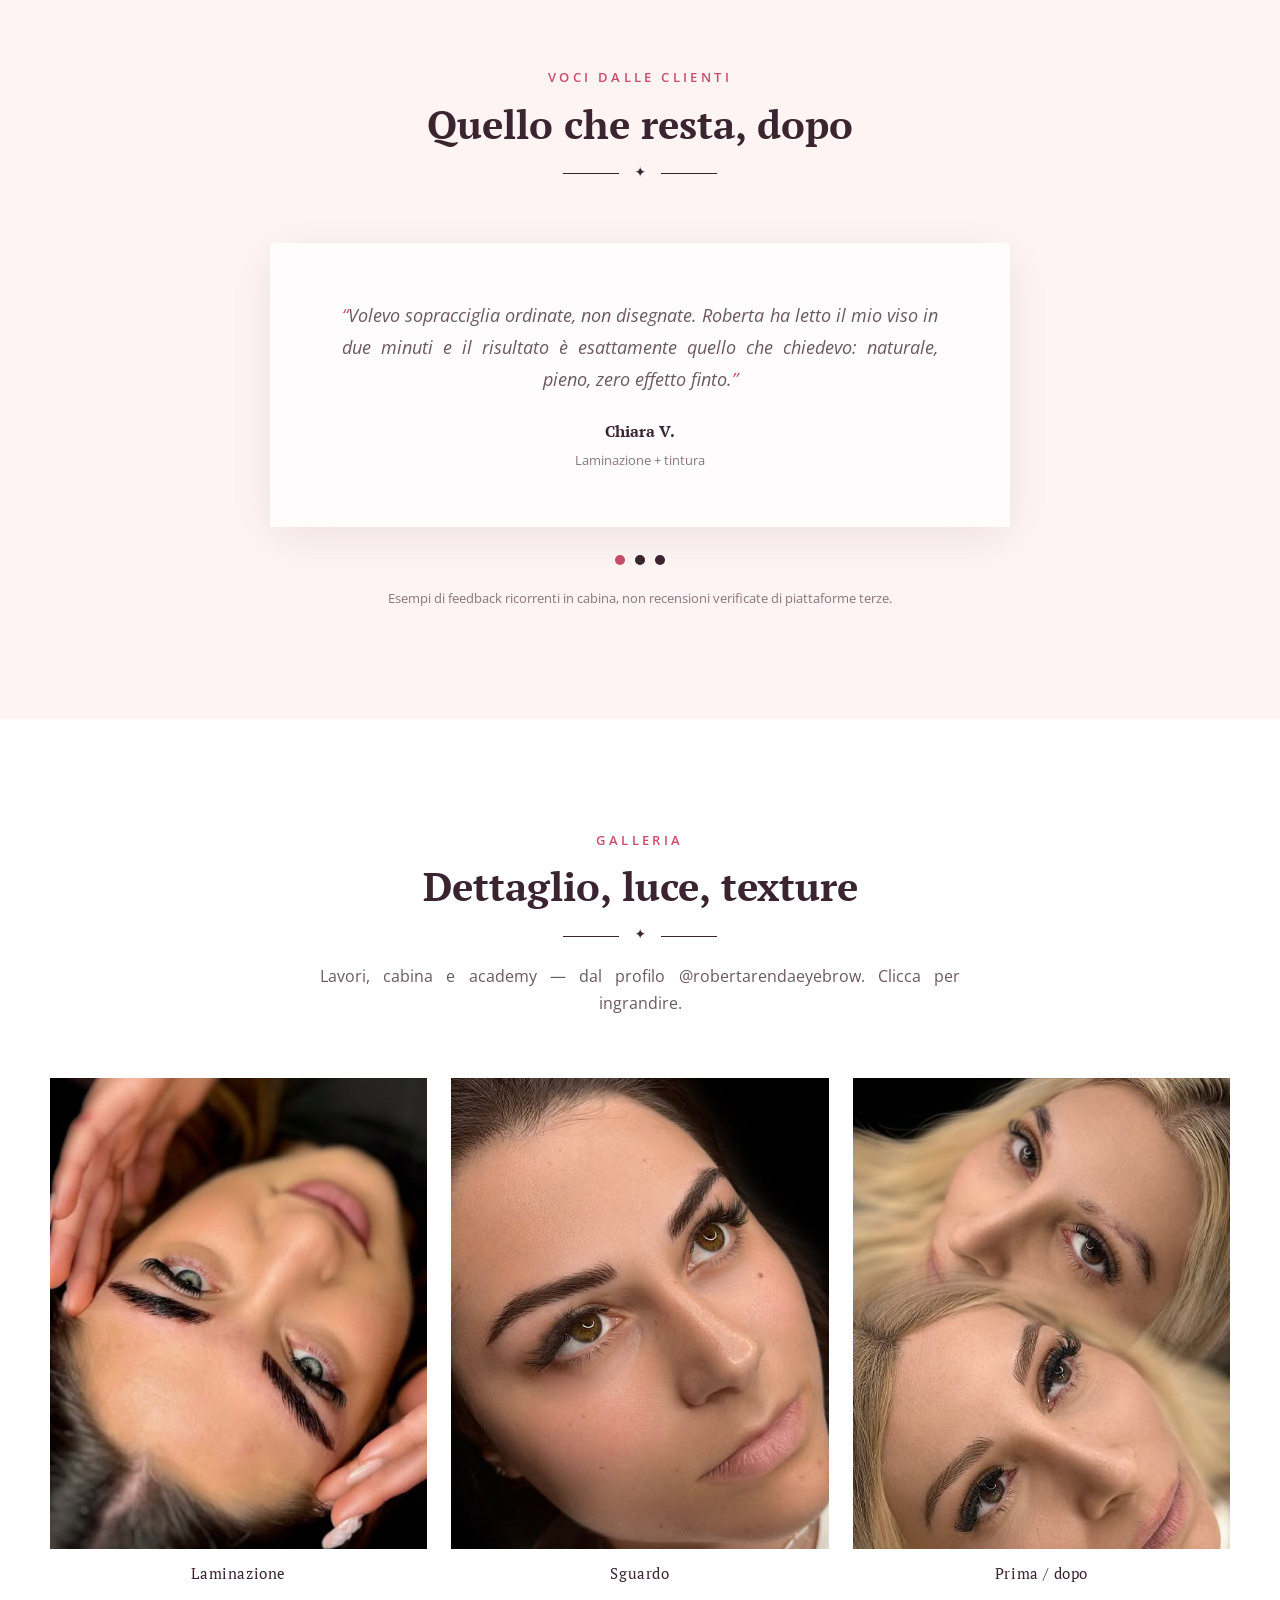
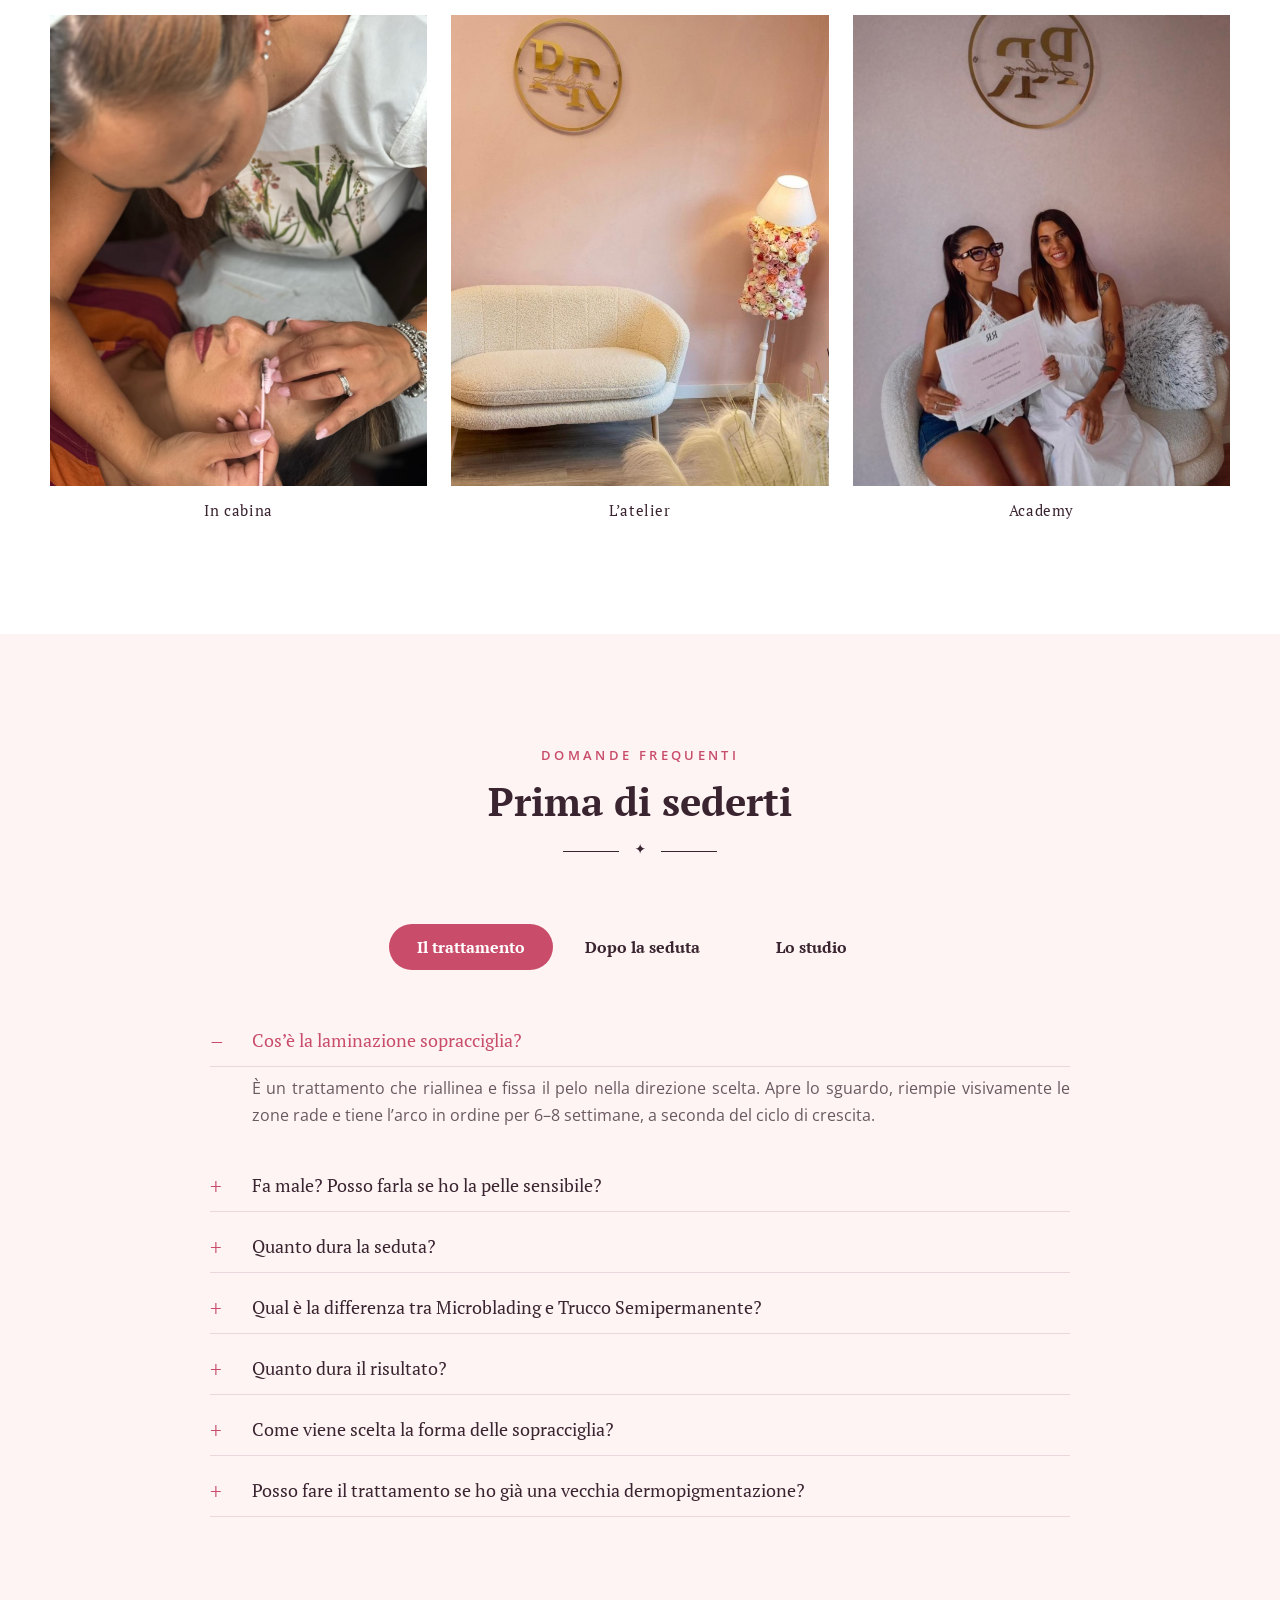
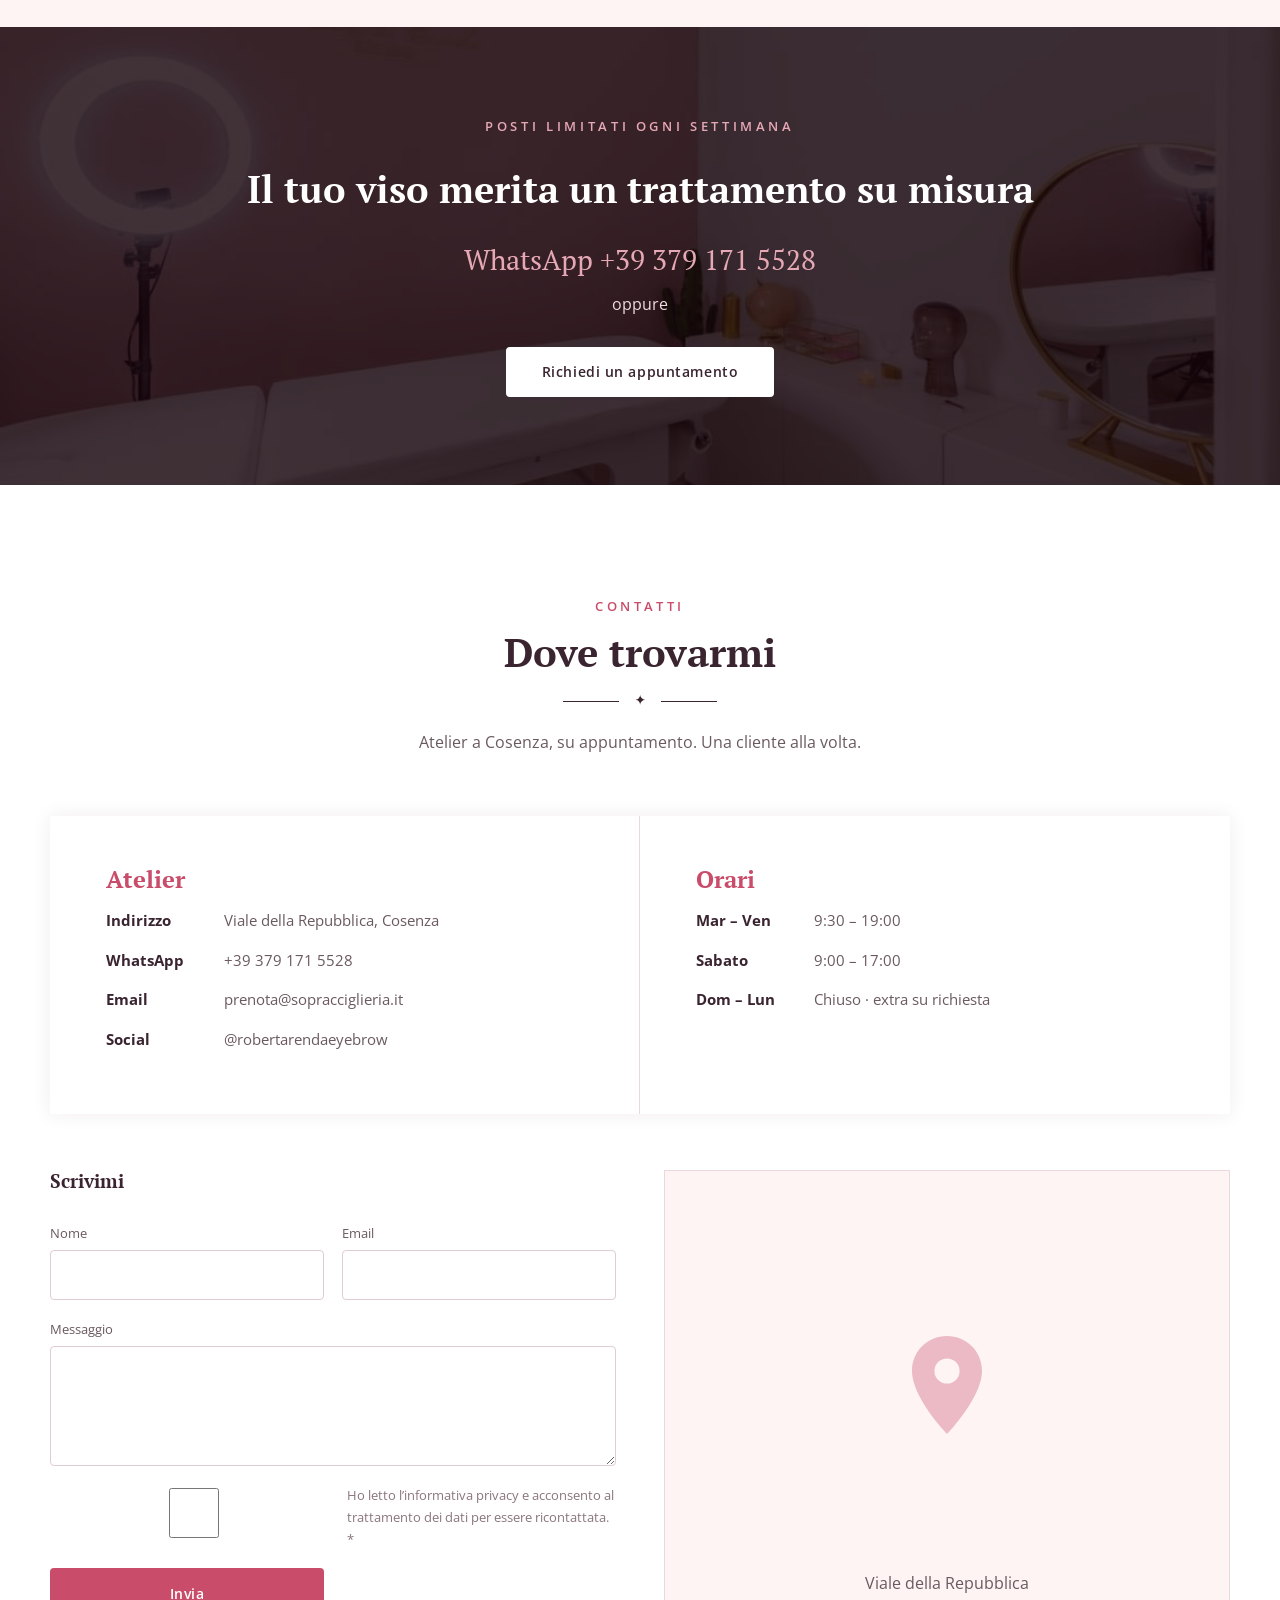
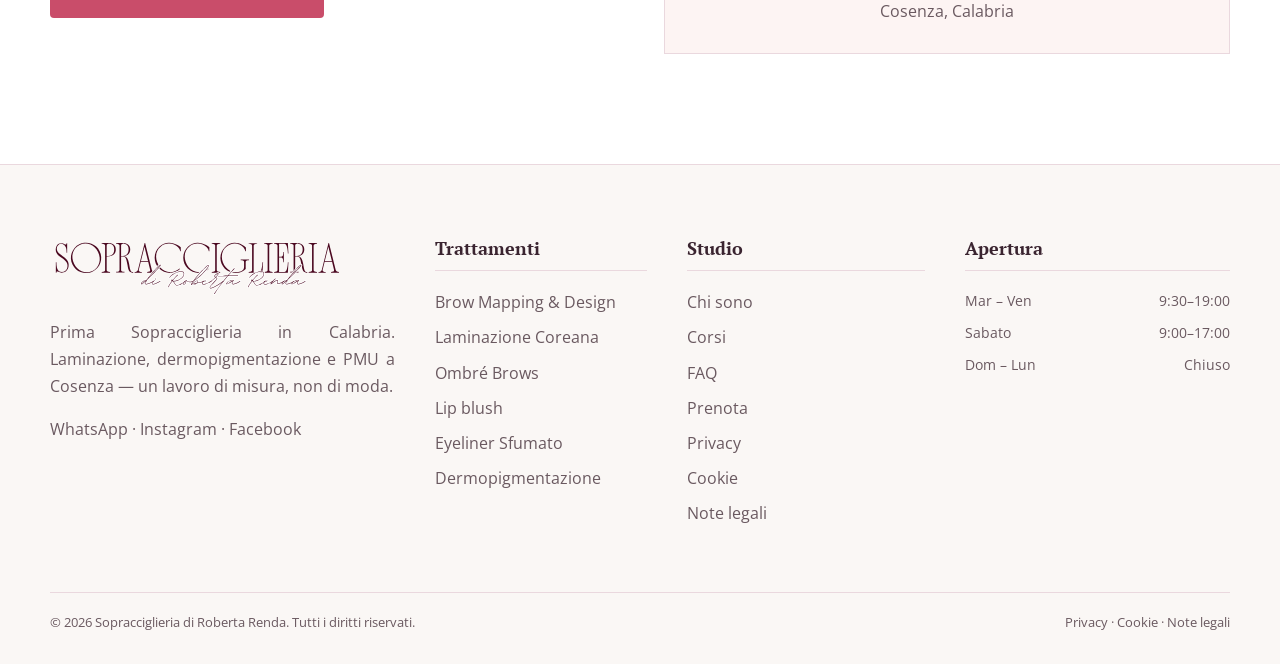
==== commit afc50a87: "Rende il pulsante WhatsApp visibile anche con cache vecchia. Co-authored-by: Cursor <cursoragent@cur" ====
--- a/index.html
+++ b/index.html
@@ -9,7 +9,7 @@
       content="Sopracciglieria di Roberta Renda: laminazione sopracciglia, design su misura, tintura e trattamenti per uno sguardo definito, naturale e duraturo."
     />
     <link rel="icon" href="assets/logo.svg" type="image/svg+xml" />
-    <link rel="stylesheet" href="css/style.css" />
+    <link rel="stylesheet" href="css/style.css?v=wa2" />
     <noscript><style>.reveal{opacity:1;transform:none}</style></noscript>
   </head>
   <body>
@@ -64,6 +64,9 @@
           <a href="#contatti">Contatti</a>
           <a class="nav-book" href="#prenota">Prenota</a>
         </nav>
+        <a class="header-wa" href="https://wa.me/393791715528" target="_blank" rel="noopener" aria-label="WhatsApp">
+          <svg viewBox="0 0 24 24" aria-hidden="true" fill="currentColor"><path d="M17.472 14.382c-.297-.149-1.758-.867-2.03-.967-.273-.099-.471-.148-.67.15-.197.297-.767.966-.94 1.164-.173.199-.347.223-.644.075-.297-.15-1.255-.463-2.39-1.475-.883-.788-1.48-1.761-1.653-2.059-.173-.297-.018-.458.13-.606.134-.133.298-.347.446-.52.149-.174.198-.298.298-.497.099-.198.05-.371-.025-.52-.075-.149-.669-1.612-.916-2.207-.242-.579-.487-.5-.669-.51-.173-.008-.371-.01-.57-.01-.198 0-.52.074-.792.372-.272.297-1.04 1.016-1.04 2.479 0 1.462 1.065 2.875 1.213 3.074.149.198 2.096 3.2 5.077 4.487.709.306 1.262.489 1.694.625.712.227 1.36.195 1.871.118.571-.085 1.758-.719 2.006-1.413.248-.694.248-1.289.173-1.413-.074-.124-.272-.198-.57-.347m-5.421 7.403h-.004a9.87 9.87 0 0 1-5.031-1.378l-.361-.214-3.741.982.998-3.648-.235-.374a9.86 9.86 0 0 1-1.51-5.26c.001-5.45 4.436-9.884 9.888-9.884 2.64 0 5.122 1.03 6.988 2.898a9.825 9.825 0 0 1 2.893 6.994c-.003 5.45-4.435 9.884-9.885 9.884m8.413-18.297A11.815 11.815 0 0 0 12.05 0C5.495 0 .16 5.335.157 11.892c0 2.096.547 4.142 1.588 5.945L.057 24l6.305-1.654a11.882 11.882 0 0 0 5.683 1.448h.005c6.554 0 11.89-5.335 11.893-11.893a11.821 11.821 0 0 0-3.48-8.413z"/></svg>
+        </a>
         <a class="btn header-cta" href="#prenota">Prenota</a>
       </div>
     </header>
@@ -779,8 +782,9 @@
       target="_blank"
       rel="noopener"
       aria-label="Scrivi su WhatsApp"
+      style="position:fixed;right:18px;bottom:22px;z-index:99999;width:64px;height:64px;border-radius:50%;background:#25d366;color:#fff;display:flex;align-items:center;justify-content:center;box-shadow:0 10px 24px rgba(37,211,102,.5)"
     >
-      <svg viewBox="0 0 24 24" aria-hidden="true" fill="currentColor">
+      <svg viewBox="0 0 24 24" width="34" height="34" aria-hidden="true" fill="#ffffff">
         <path d="M17.472 14.382c-.297-.149-1.758-.867-2.03-.967-.273-.099-.471-.148-.67.15-.197.297-.767.966-.94 1.164-.173.199-.347.223-.644.075-.297-.15-1.255-.463-2.39-1.475-.883-.788-1.48-1.761-1.653-2.059-.173-.297-.018-.458.13-.606.134-.133.298-.347.446-.52.149-.174.198-.298.298-.497.099-.198.05-.371-.025-.52-.075-.149-.669-1.612-.916-2.207-.242-.579-.487-.5-.669-.51-.173-.008-.371-.01-.57-.01-.198 0-.52.074-.792.372-.272.297-1.04 1.016-1.04 2.479 0 1.462 1.065 2.875 1.213 3.074.149.198 2.096 3.2 5.077 4.487.709.306 1.262.489 1.694.625.712.227 1.36.195 1.871.118.571-.085 1.758-.719 2.006-1.413.248-.694.248-1.289.173-1.413-.074-.124-.272-.198-.57-.347m-5.421 7.403h-.004a9.87 9.87 0 0 1-5.031-1.378l-.361-.214-3.741.982.998-3.648-.235-.374a9.86 9.86 0 0 1-1.51-5.26c.001-5.45 4.436-9.884 9.888-9.884 2.64 0 5.122 1.03 6.988 2.898a9.825 9.825 0 0 1 2.893 6.994c-.003 5.45-4.435 9.884-9.885 9.884m8.413-18.297A11.815 11.815 0 0 0 12.05 0C5.495 0 .16 5.335.157 11.892c0 2.096.547 4.142 1.588 5.945L.057 24l6.305-1.654a11.882 11.882 0 0 0 5.683 1.448h.005c6.554 0 11.89-5.335 11.893-11.893a11.821 11.821 0 0 0-3.48-8.413z"/>
       </svg>
     </a>
--- a/css/style.css
+++ b/css/style.css
@@ -135,7 +135,7 @@
   position: fixed;
   inset: 0;
   background: var(--dark);
-  z-index: 4000;
+  z-index: 3500;
   display: grid;
   place-items: center;
   transition: opacity 0.55s var(--ease), visibility 0.55s var(--ease);
@@ -382,6 +382,29 @@
   margin-left: 8px;
 }
 
+.header-wa {
+  display: grid;
+  place-items: center;
+  width: 42px;
+  height: 42px;
+  margin-left: 8px;
+  border-radius: 50%;
+  background: #25d366;
+  color: #fff;
+  flex-shrink: 0;
+}
+
+.header-wa svg {
+  width: 22px;
+  height: 22px;
+  display: block;
+}
+
+.header-wa:hover {
+  background: #1ebe5d;
+  color: #fff;
+}
+
 .nav-toggle {
   display: none;
   width: 42px;
@@ -1758,6 +1781,11 @@
     display: none;
   }
 
+  .header-wa {
+    margin-left: auto;
+    margin-right: 4px;
+  }
+
   body:has(.legal) .header-cta {
     display: inline-flex;
     min-width: 0;
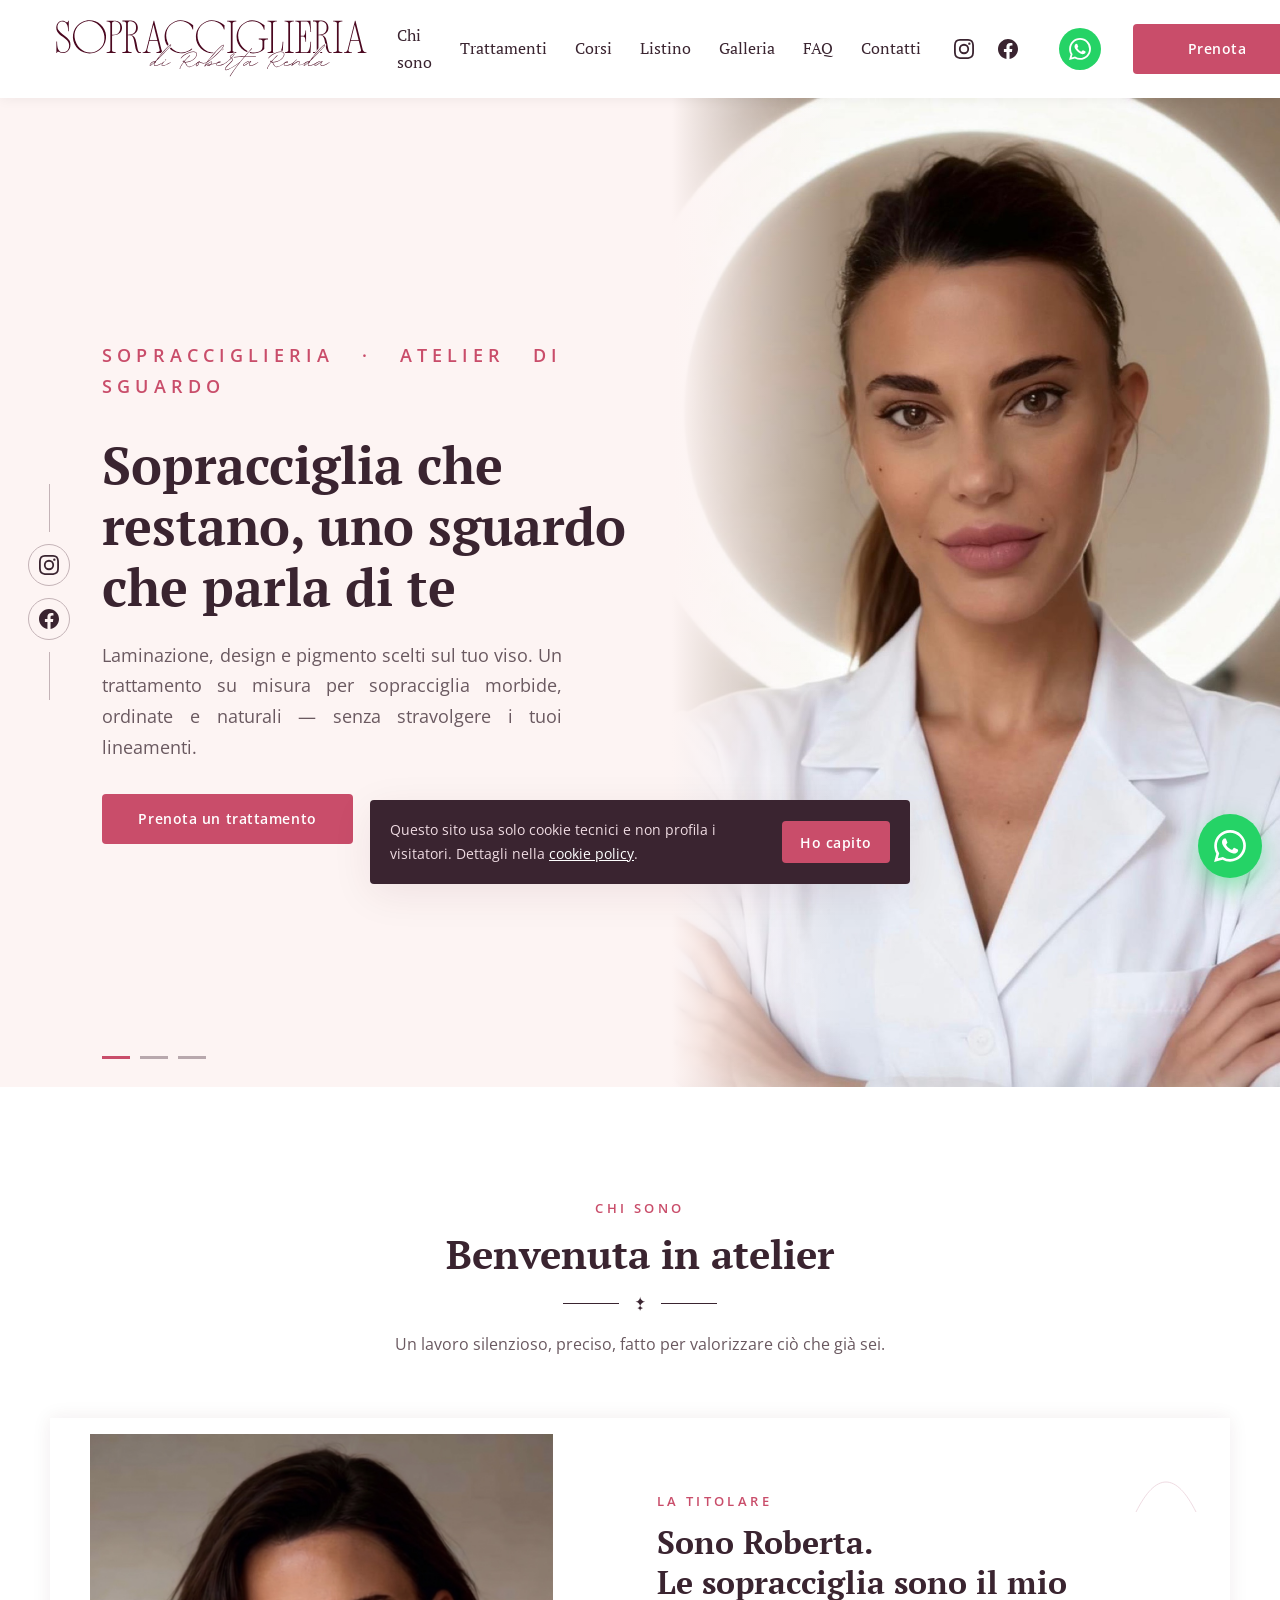
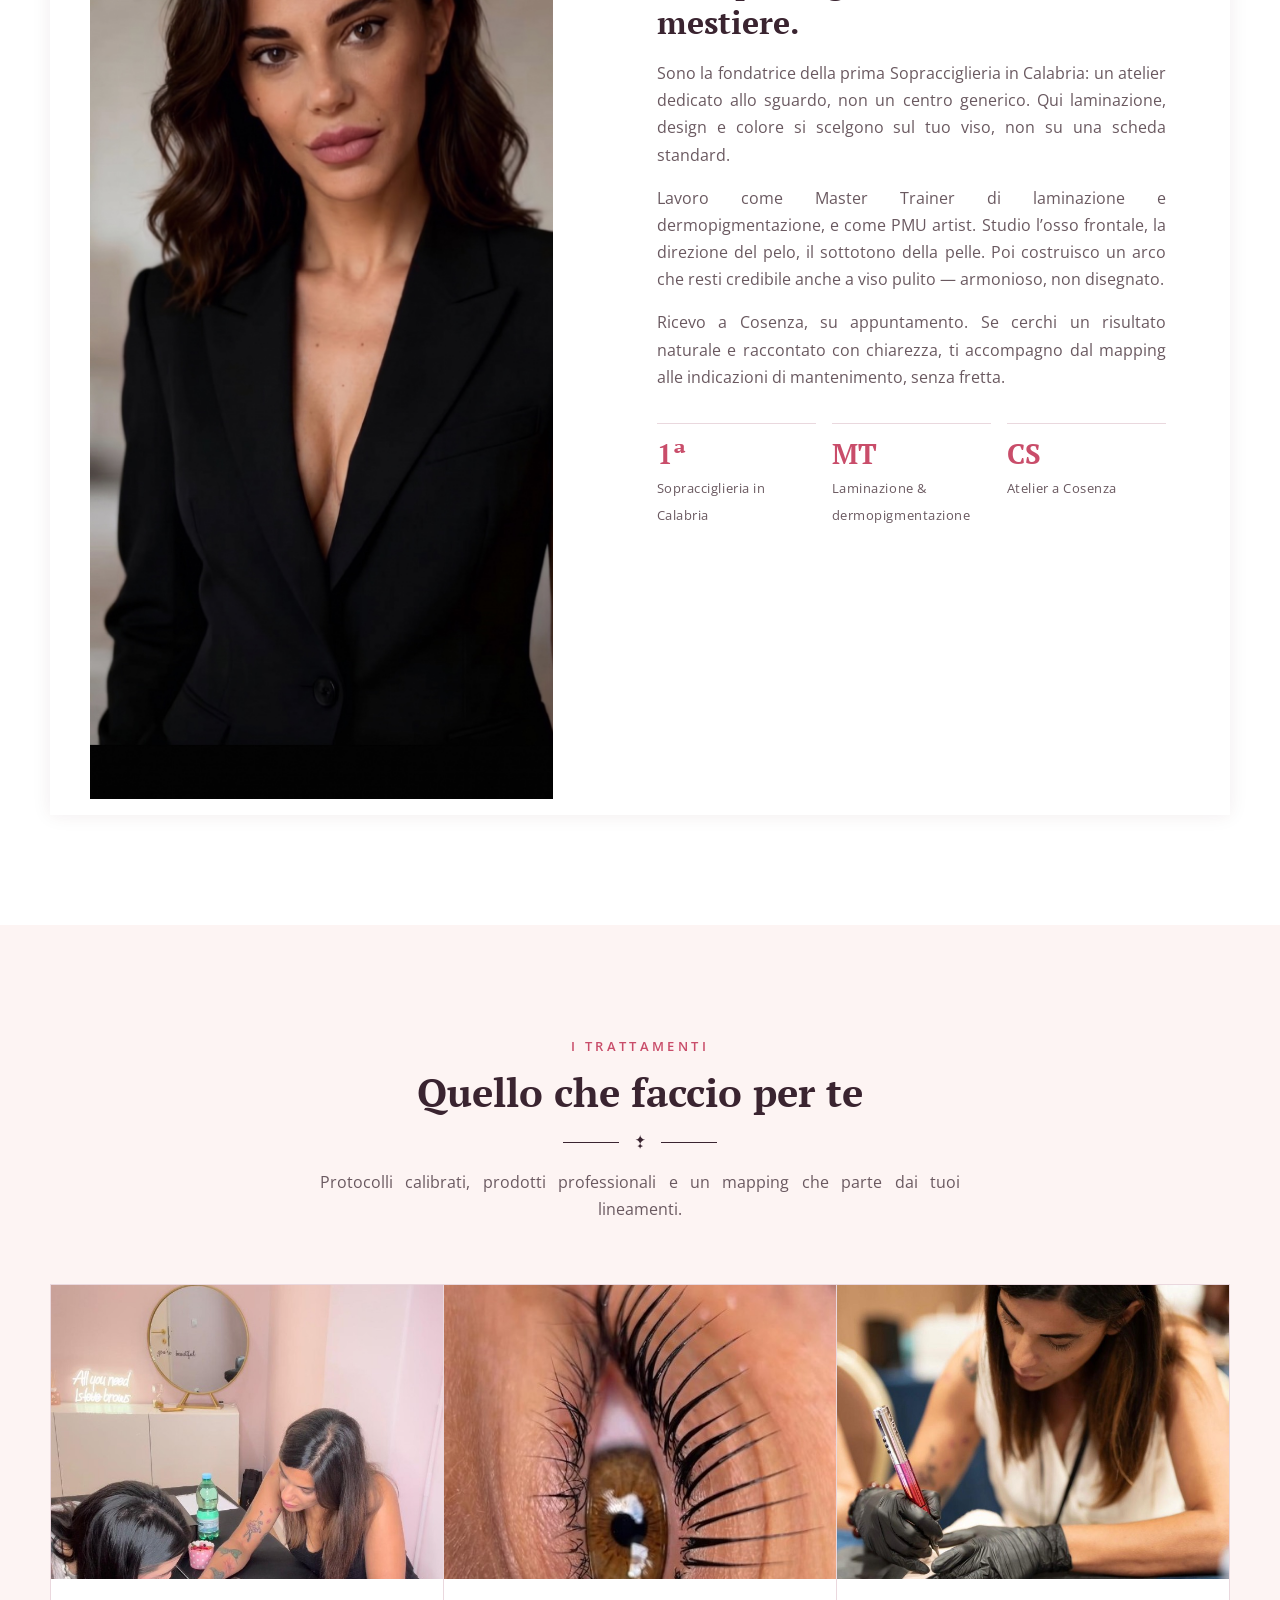
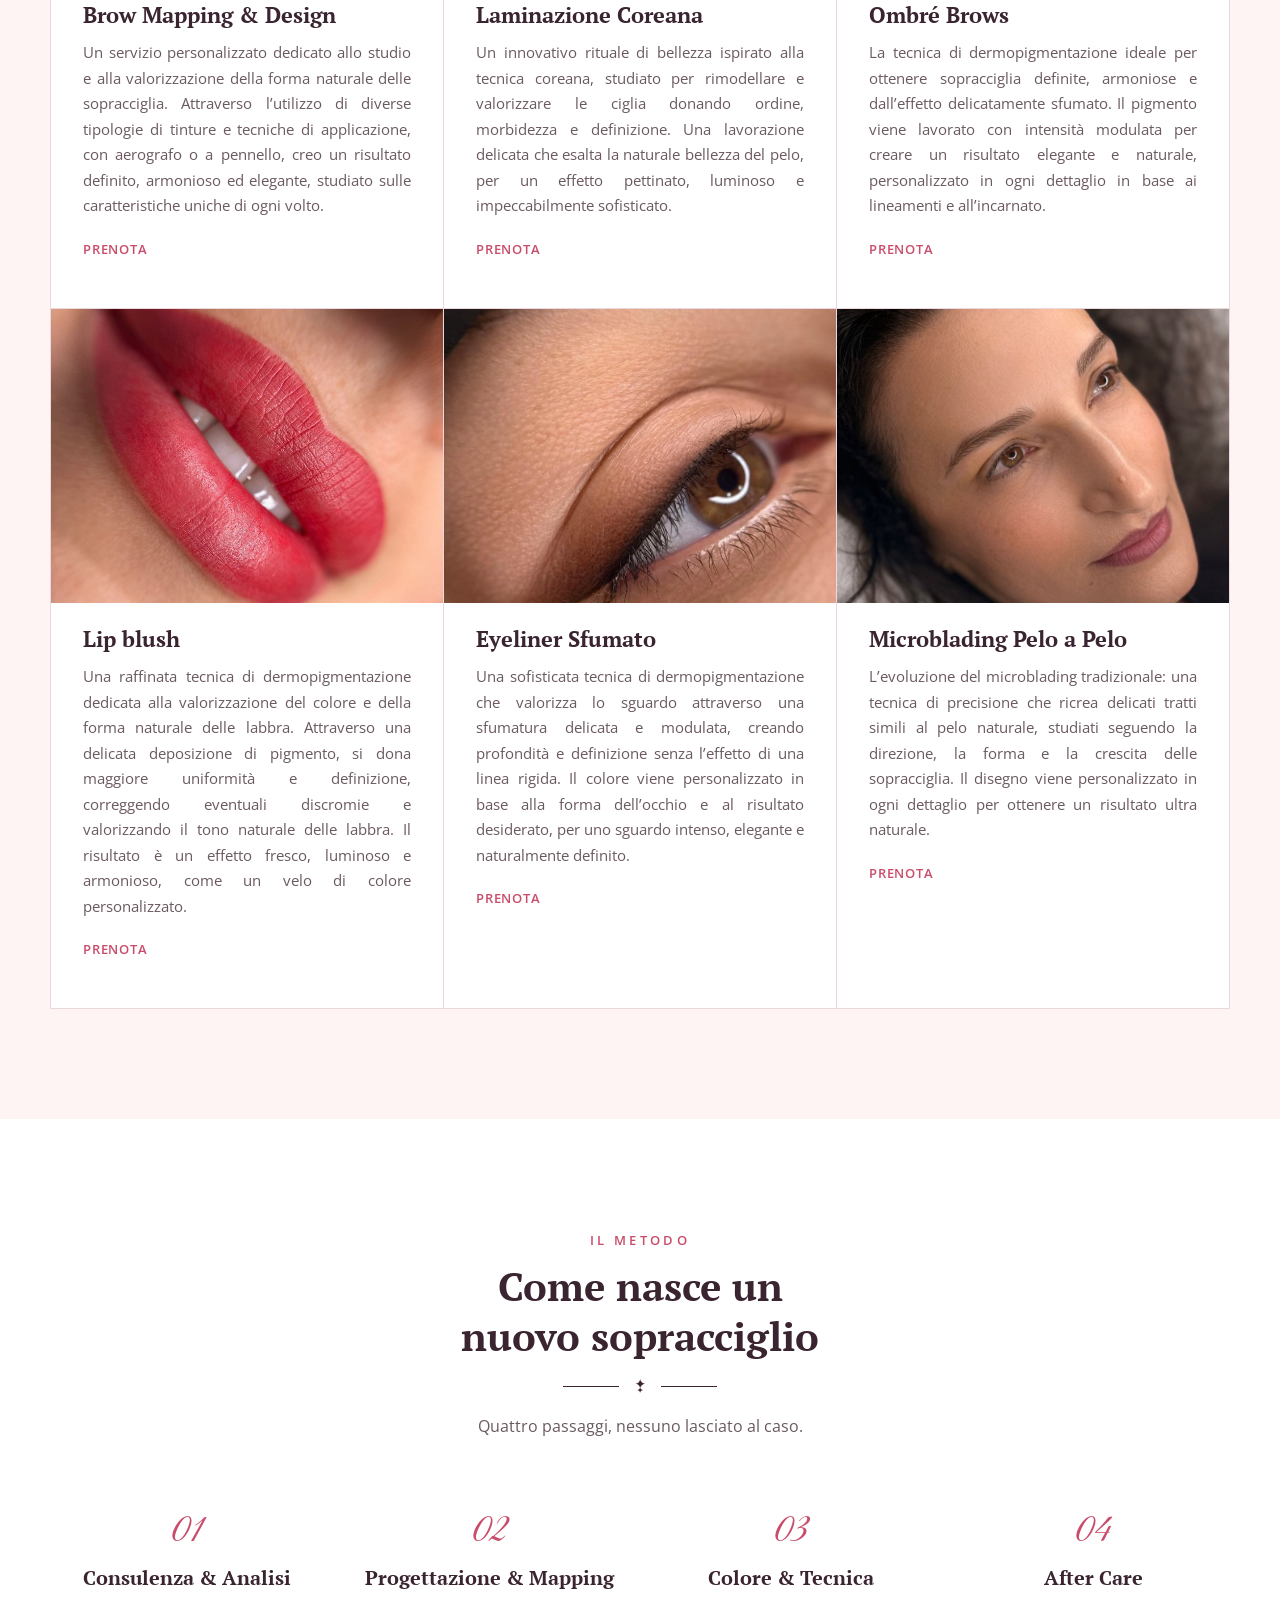
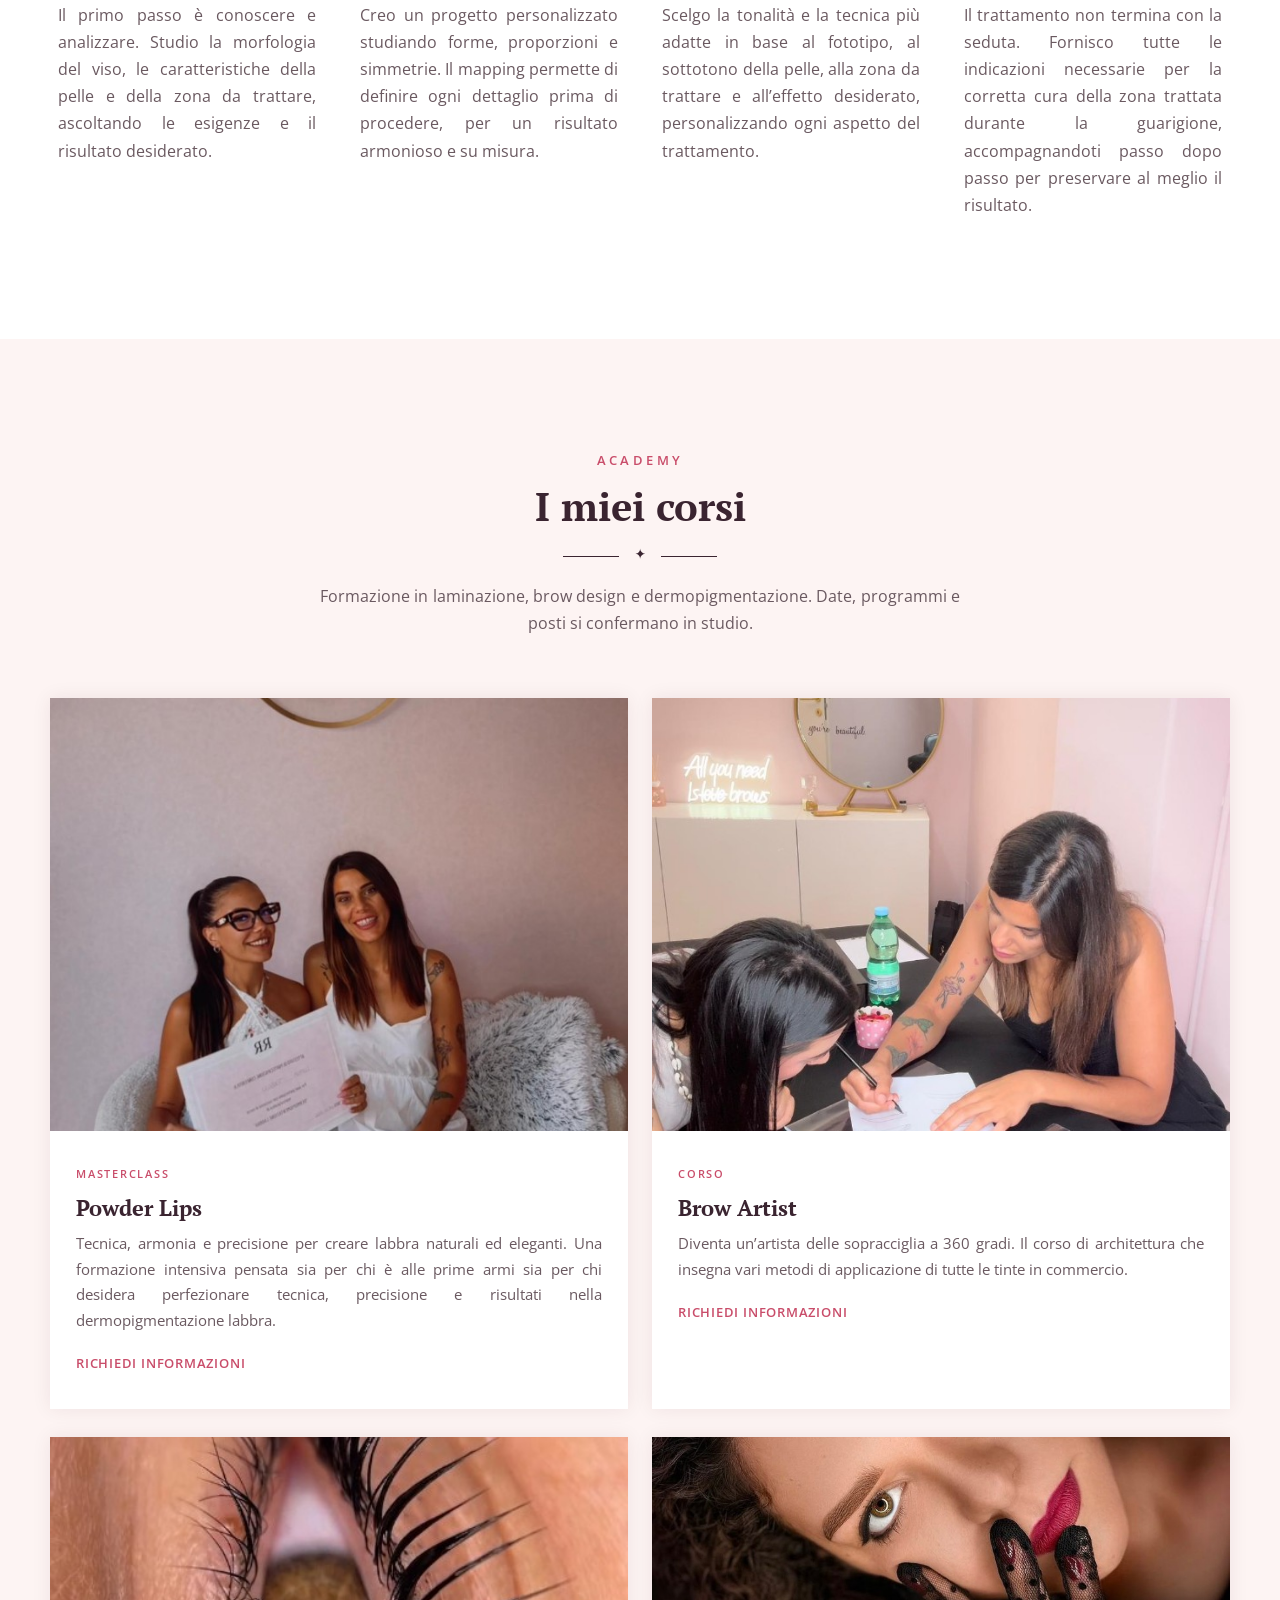
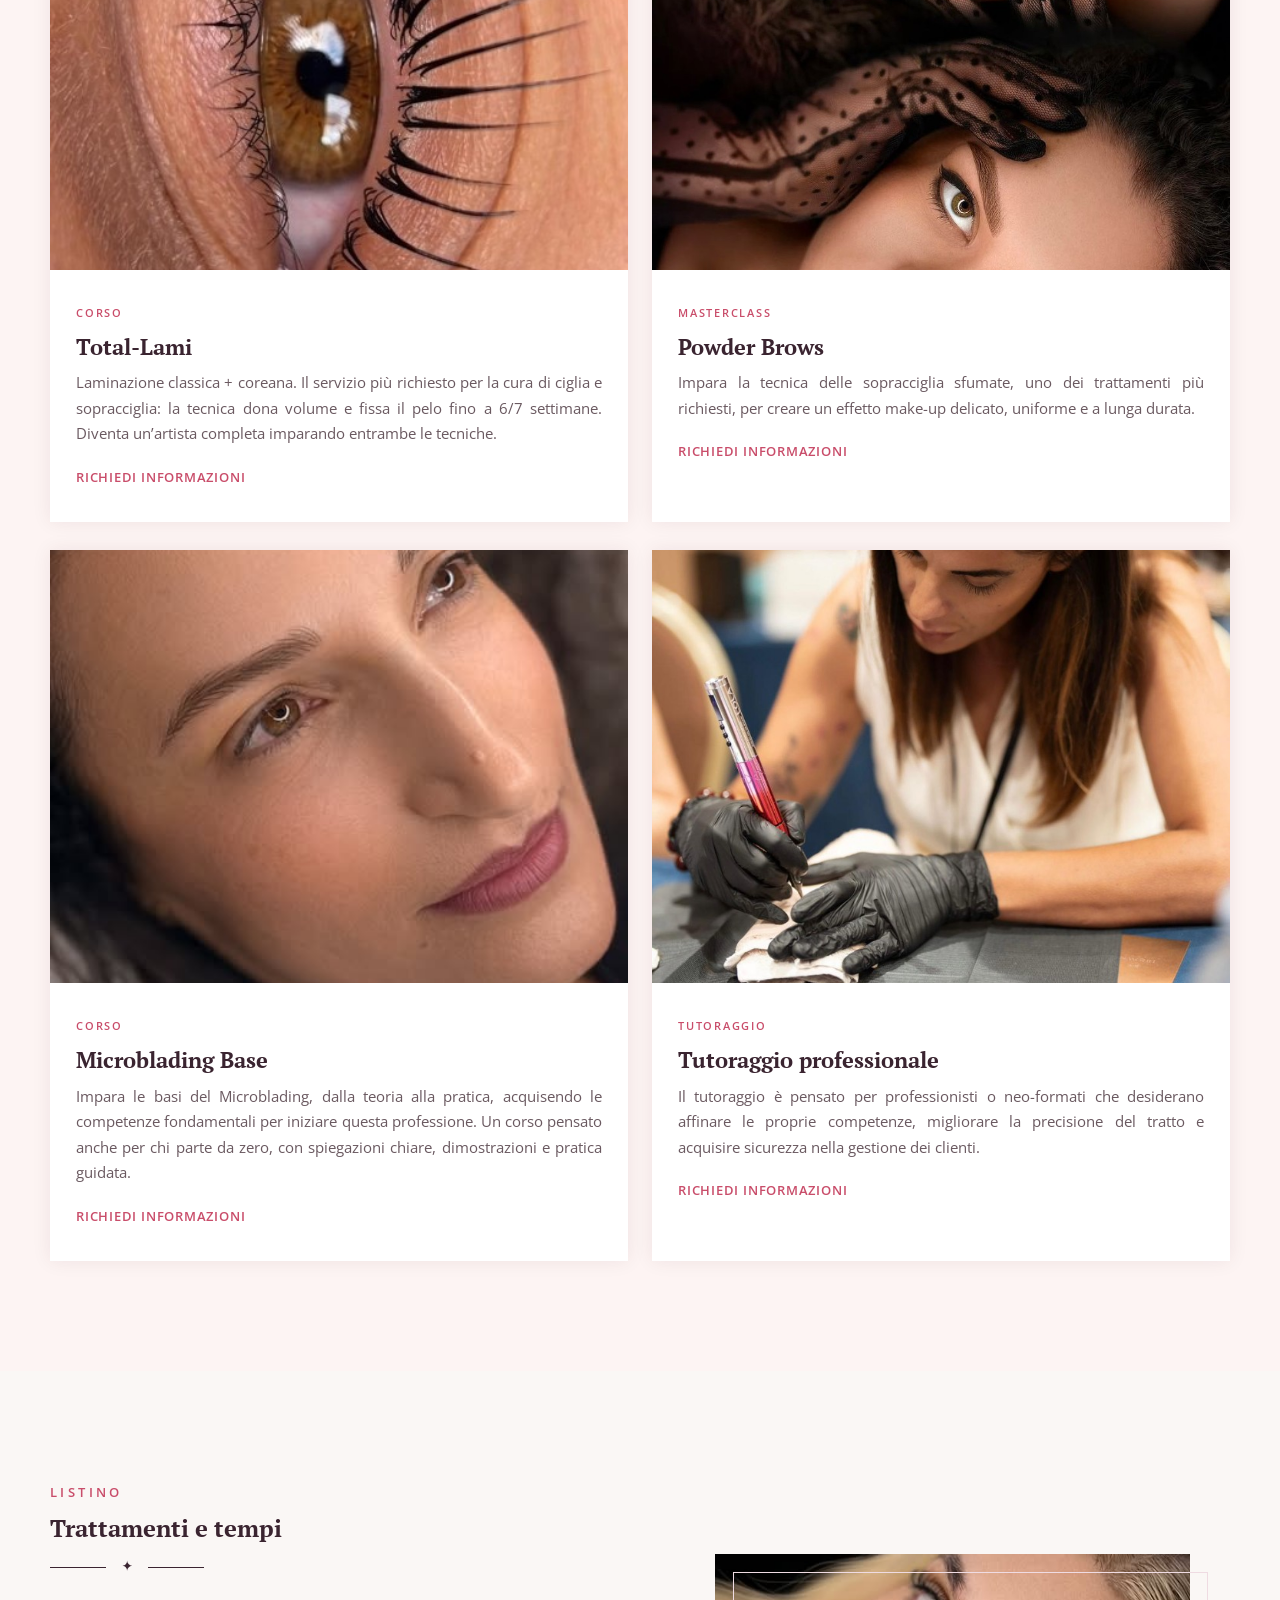
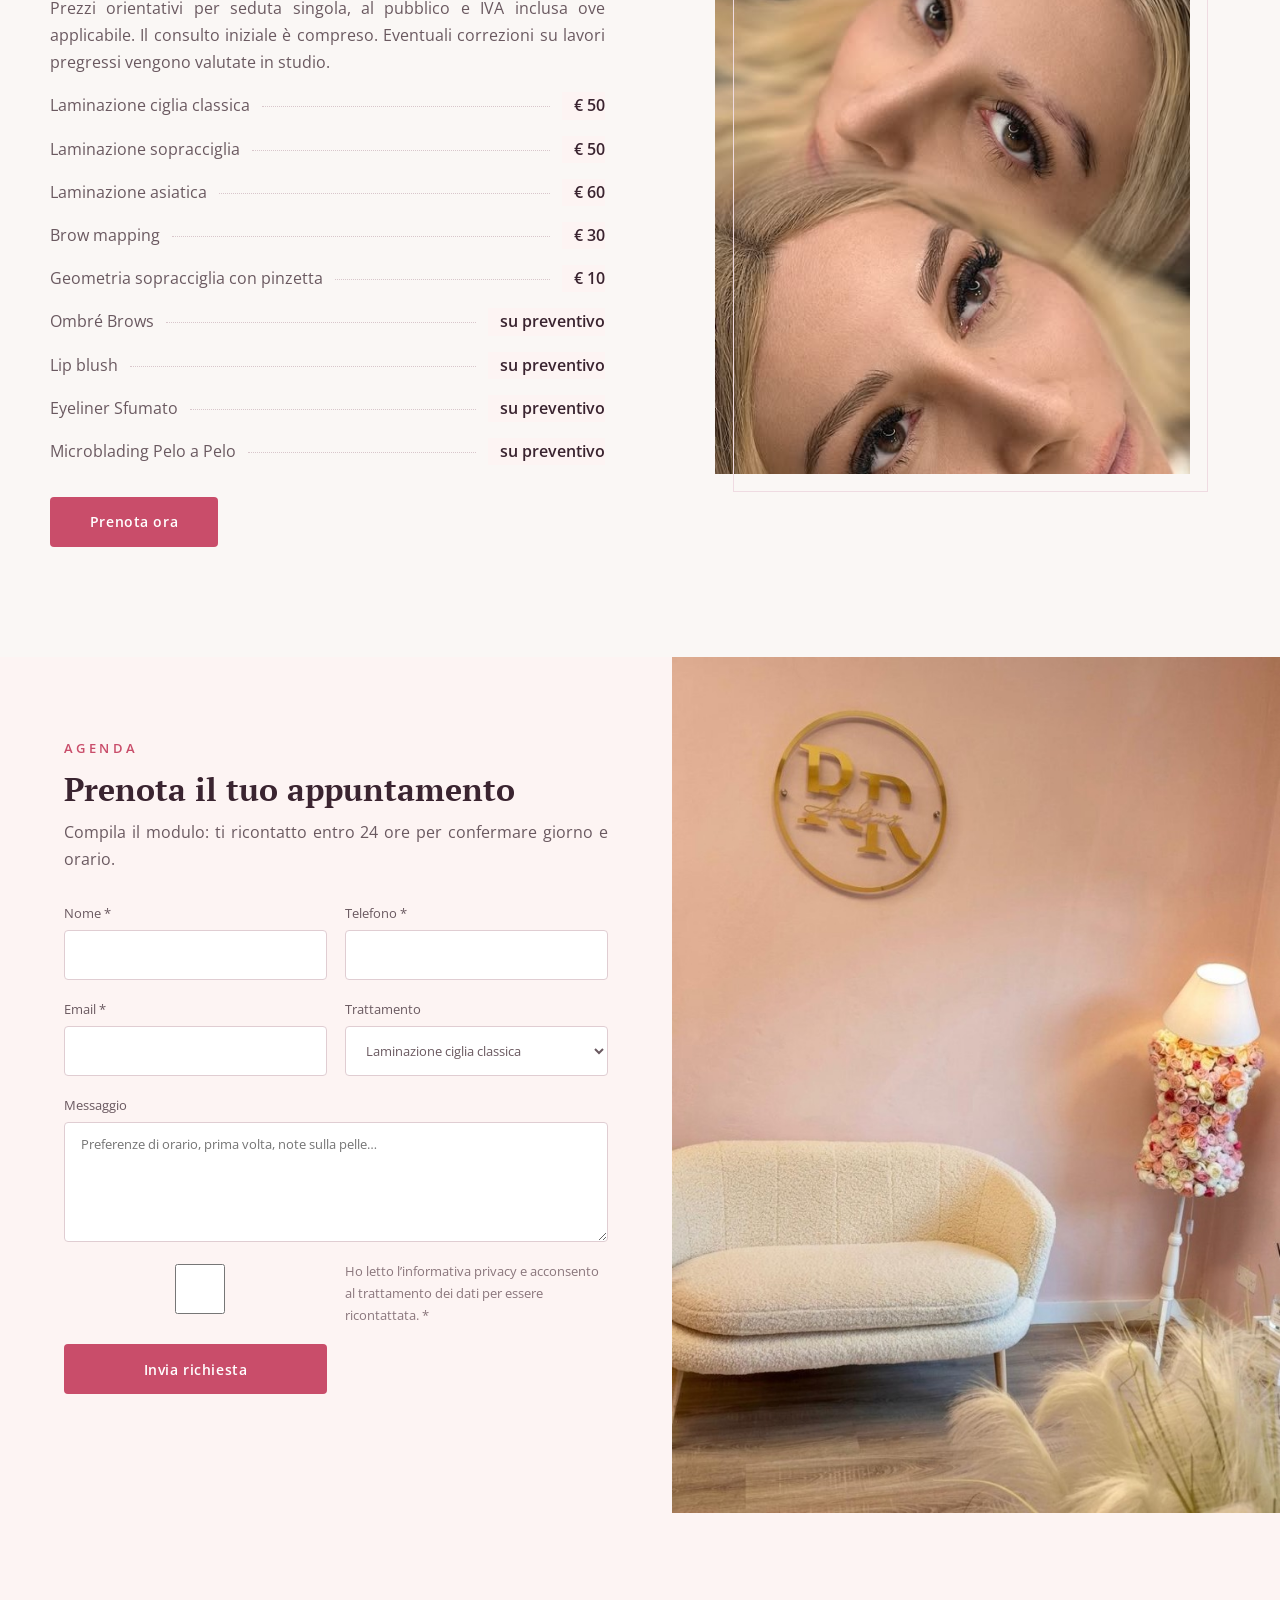
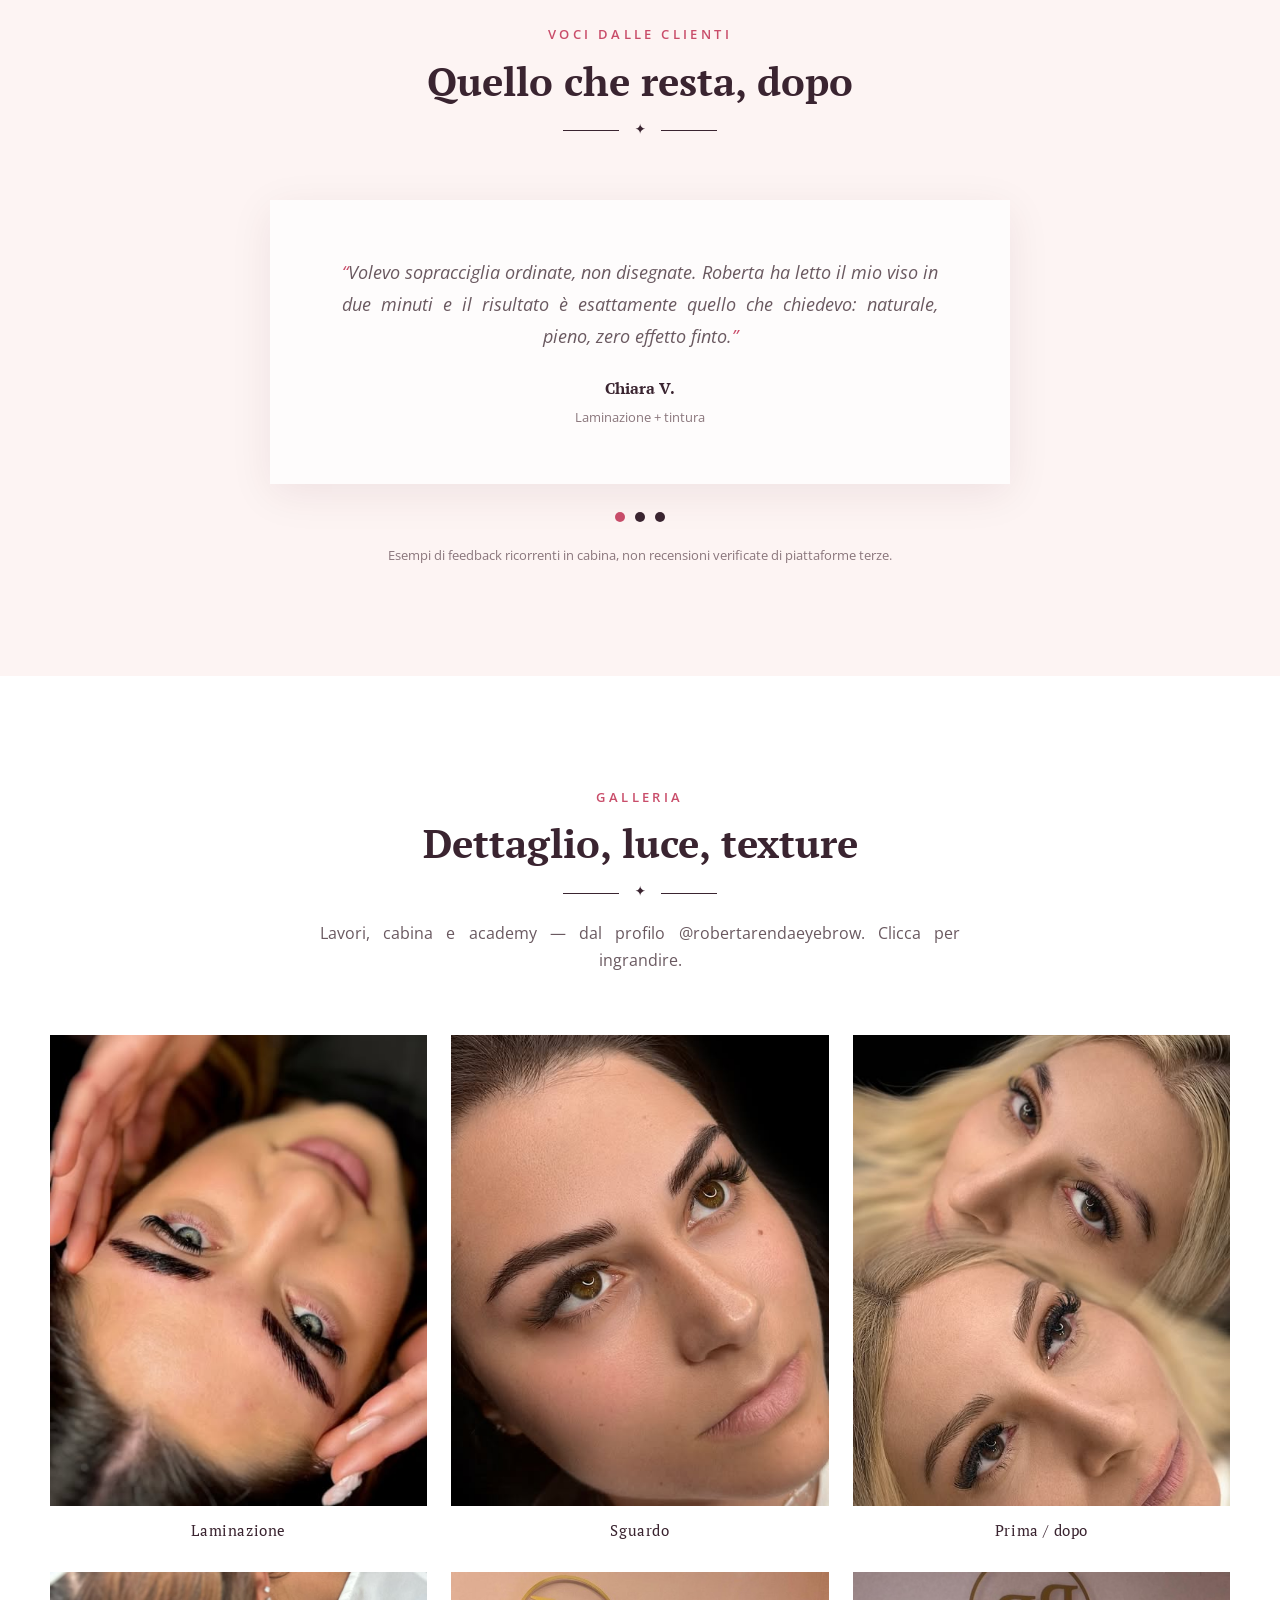
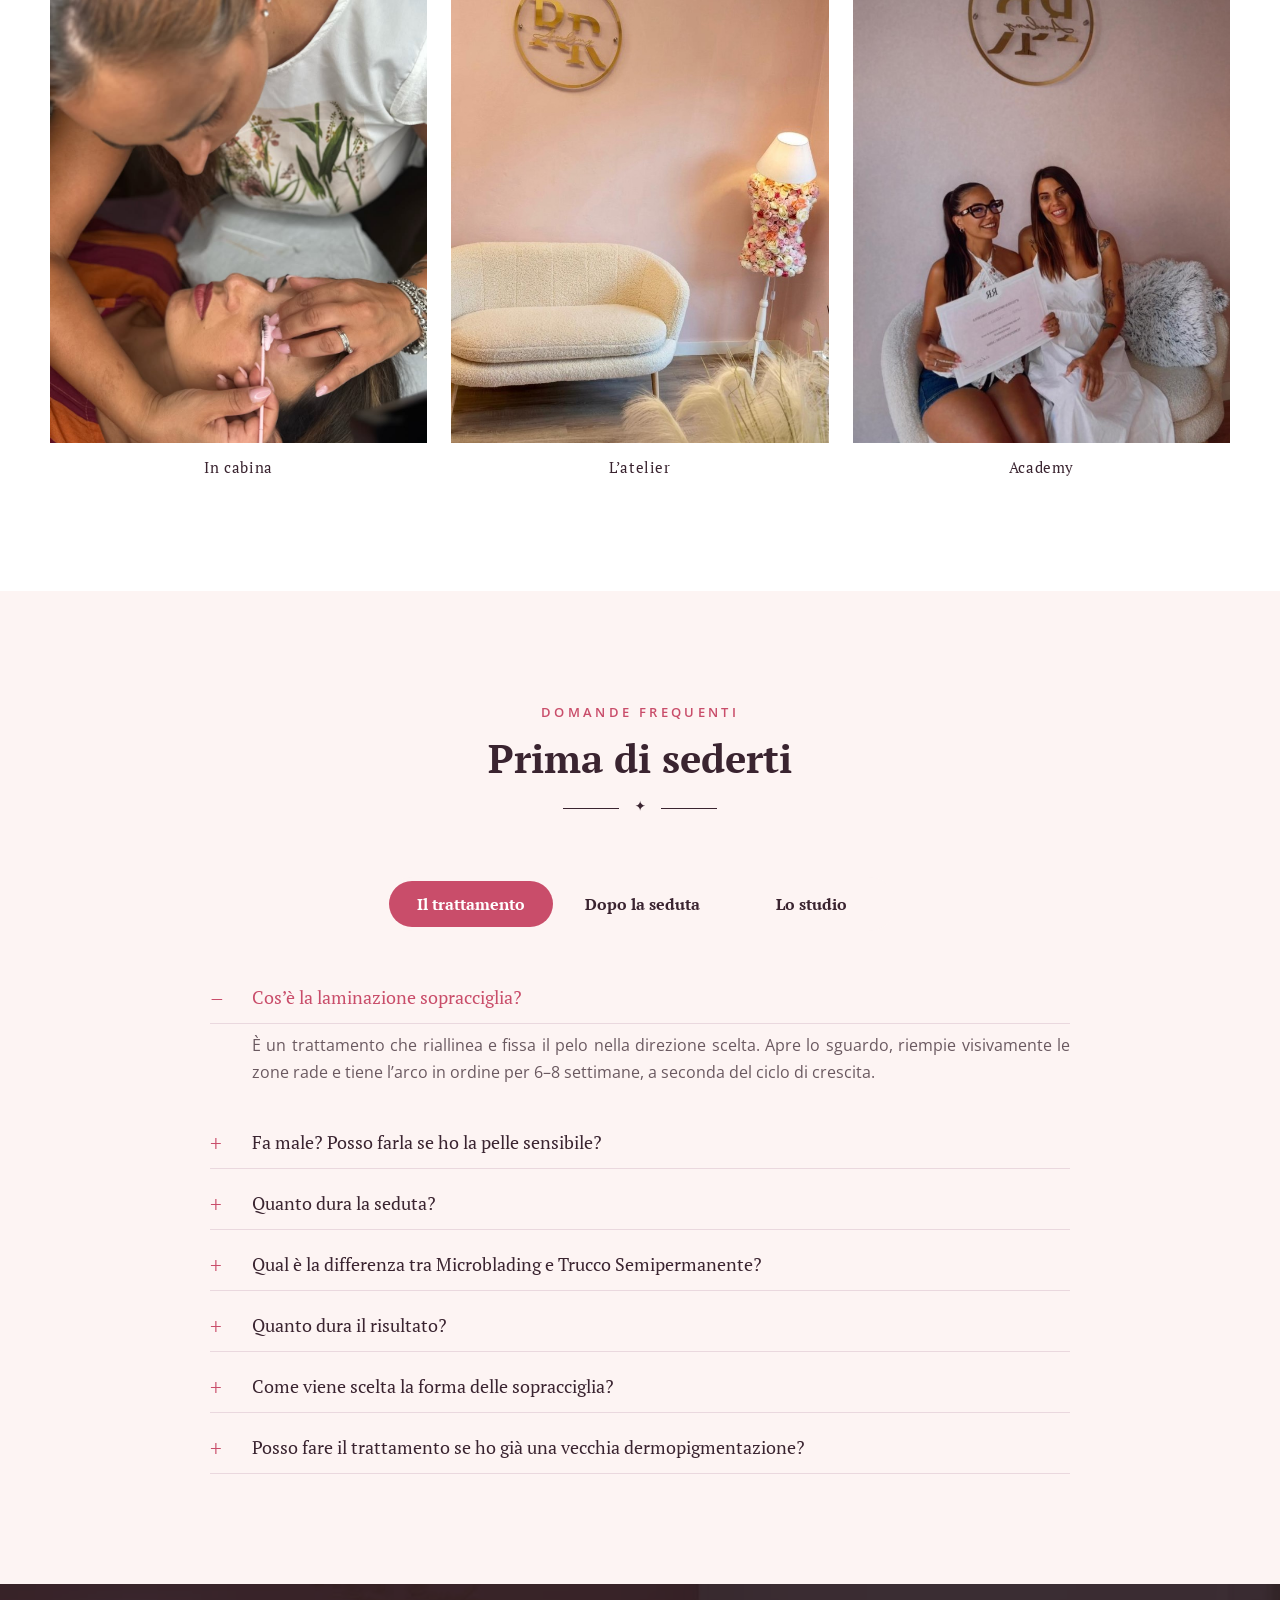
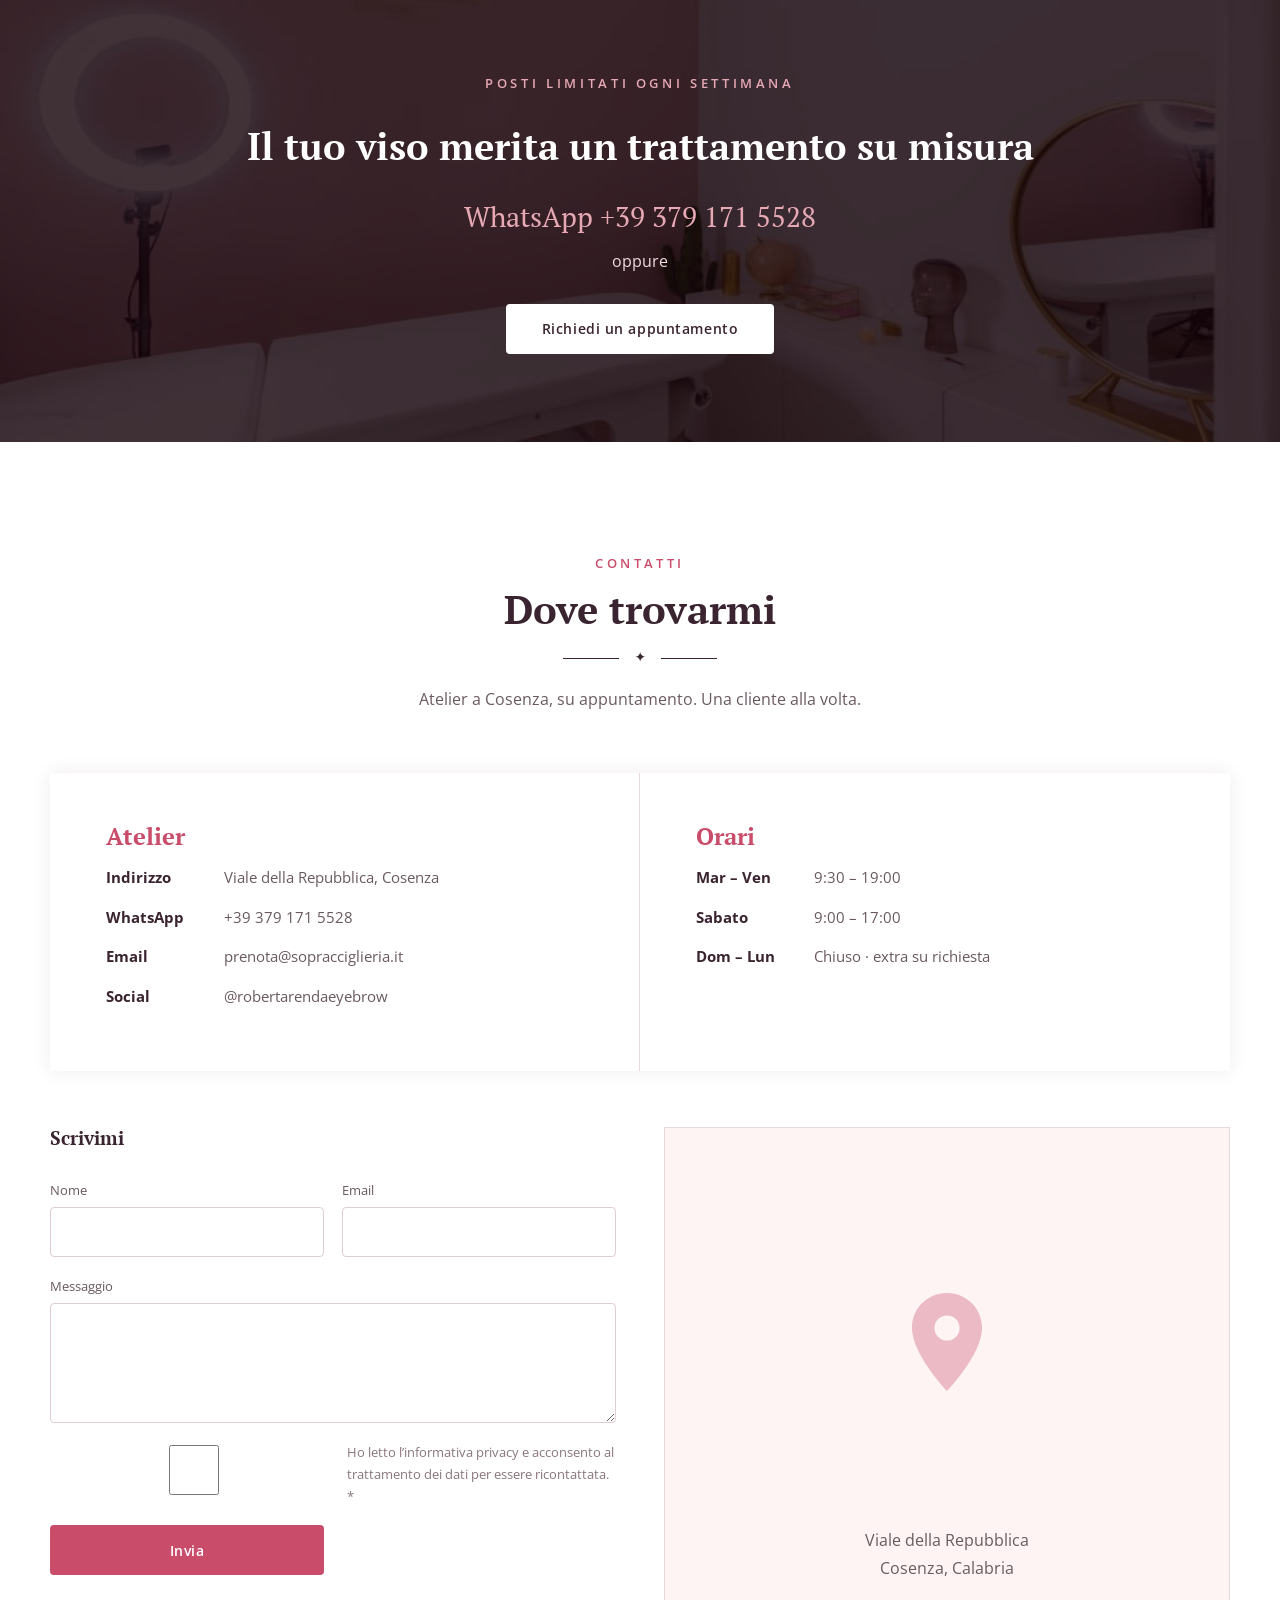
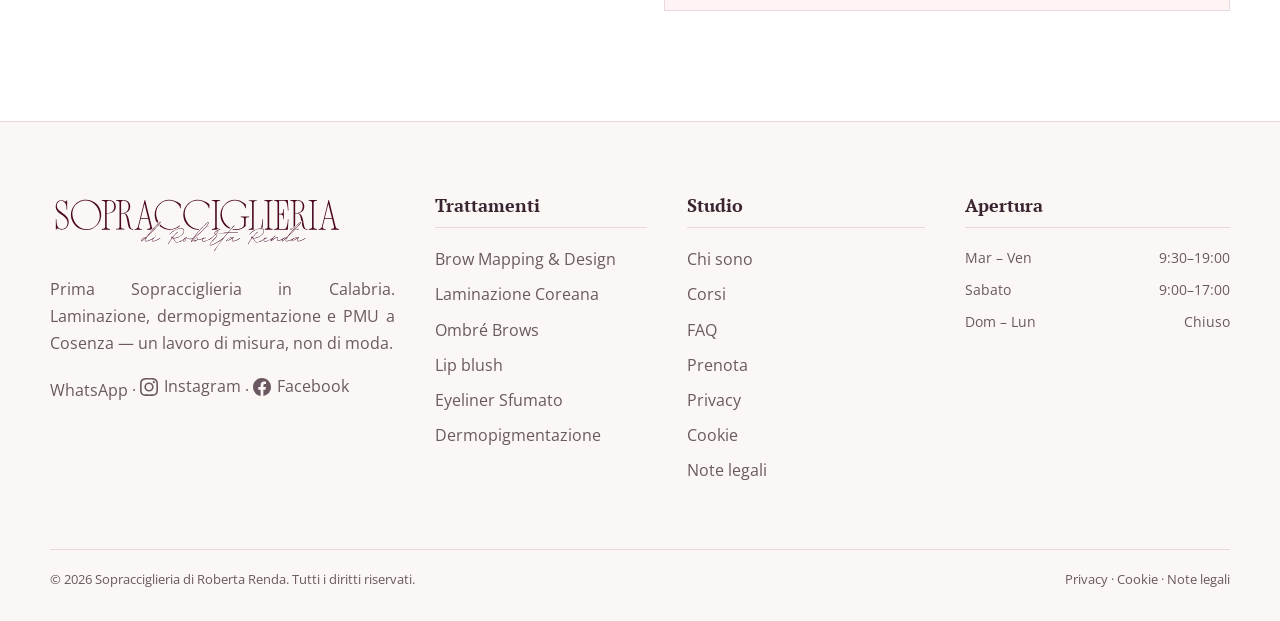
==== commit 7ceeb462: "Rimuove la barra orari e aggiorna le icone social. Co-authored-by: Cursor <cursoragent@cursor.com>" ====
--- a/index.html
+++ b/index.html
@@ -9,7 +9,7 @@
       content="Sopracciglieria di Roberta Renda: laminazione sopracciglia, design su misura, tintura e trattamenti per uno sguardo definito, naturale e duraturo."
     />
     <link rel="icon" href="assets/logo.svg" type="image/svg+xml" />
-    <link rel="stylesheet" href="css/style.css?v=wa2" />
+    <link rel="stylesheet" href="css/style.css?v=social1" />
     <noscript><style>.reveal{opacity:1;transform:none}</style></noscript>
   </head>
   <body>
@@ -19,30 +19,6 @@
       <div class="preloader-inner">
         <img src="assets/logo.svg" alt="" />
         <div class="preloader-bar"><span></span></div>
-      </div>
-    </div>
-
-    <div class="header-top">
-      <div class="container header-top-inner">
-        <ul class="header-top-info">
-          <li>
-            <strong>Contatto:</strong>
-            <a href="mailto:prenota@sopracciglieria.it">prenota@sopracciglieria.it</a>
-          </li>
-          <li><strong>Orari:</strong> mar–sab 9:30–19:00</li>
-        </ul>
-        <ul class="header-social">
-          <li>
-            <a href="https://www.instagram.com/robertarendaeyebrow/" aria-label="Instagram" target="_blank" rel="noopener">
-              <svg width="14" height="14" viewBox="0 0 24 24" fill="none" stroke="currentColor" stroke-width="1.8"><rect x="3" y="3" width="18" height="18" rx="5"/><circle cx="12" cy="12" r="4"/><circle cx="17.5" cy="6.5" r="1" fill="currentColor" stroke="none"/></svg>
-            </a>
-          </li>
-          <li>
-            <a href="https://www.facebook.com/profile.php?id=100062994894621" aria-label="Facebook" target="_blank" rel="noopener">
-              <svg width="14" height="14" viewBox="0 0 24 24" fill="currentColor"><path d="M14 9h3V6h-3c-2.2 0-4 1.8-4 4v2H8v3h2v7h3v-7h2.6l.4-3H13v-2c0-.6.4-1 1-1z"/></svg>
-            </a>
-          </li>
-        </ul>
       </div>
     </div>
 
@@ -64,6 +40,14 @@
           <a href="#contatti">Contatti</a>
           <a class="nav-book" href="#prenota">Prenota</a>
         </nav>
+        <div class="header-social">
+          <a href="https://www.instagram.com/robertarendaeyebrow/" aria-label="Instagram" target="_blank" rel="noopener">
+            <svg viewBox="0 0 24 24" aria-hidden="true"><path fill="currentColor" d="M12 2.163c3.204 0 3.584.012 4.85.07 3.252.148 4.771 1.691 4.919 4.919.058 1.265.069 1.645.069 4.849 0 3.205-.012 3.584-.069 4.849-.149 3.225-1.664 4.771-4.919 4.919-1.266.058-1.644.07-4.85.07-3.204 0-3.584-.012-4.849-.07-3.26-.149-4.771-1.699-4.919-4.92-.058-1.265-.07-1.644-.07-4.849 0-3.204.013-3.583.07-4.849.149-3.227 1.664-4.771 4.919-4.919 1.266-.057 1.645-.069 4.849-.069zM12 0C8.741 0 8.333.014 7.053.072 2.695.272.273 2.69.073 7.052.014 8.333 0 8.741 0 12c0 3.259.014 3.668.072 4.948.2 4.358 2.618 6.78 6.98 6.98C8.333 23.986 8.741 24 12 24c3.259 0 3.668-.014 4.948-.072 4.354-.2 6.782-2.618 6.979-6.98.059-1.28.073-1.689.073-4.948 0-3.259-.014-3.667-.072-4.947-.196-4.354-2.617-6.78-6.979-6.98C15.668.014 15.259 0 12 0zm0 5.838a6.162 6.162 0 1 0 0 12.324 6.162 6.162 0 0 0 0-12.324zM12 16a4 4 0 1 1 0-8 4 4 0 0 1 0 8zm6.406-11.845a1.44 1.44 0 1 0 0 2.881 1.44 1.44 0 0 0 0-2.881z"/></svg>
+          </a>
+          <a href="https://www.facebook.com/profile.php?id=100062994894621" aria-label="Facebook" target="_blank" rel="noopener">
+            <svg viewBox="0 0 24 24" aria-hidden="true"><path fill="currentColor" d="M24 12.073c0-6.627-5.373-12-12-12s-12 5.373-12 12c0 5.99 4.388 10.954 10.125 11.854v-8.385H7.078v-3.47h3.047V9.43c0-3.007 1.792-4.669 4.533-4.669 1.312 0 2.686.235 2.686.235v2.953H15.83c-1.491 0-1.956.925-1.956 1.874v2.25h3.328l-.532 3.47h-2.796v8.385C19.612 23.027 24 18.062 24 12.073z"/></svg>
+          </a>
+        </div>
         <a class="header-wa" href="https://wa.me/393791715528" target="_blank" rel="noopener" aria-label="WhatsApp">
           <svg viewBox="0 0 24 24" aria-hidden="true" fill="currentColor"><path d="M17.472 14.382c-.297-.149-1.758-.867-2.03-.967-.273-.099-.471-.148-.67.15-.197.297-.767.966-.94 1.164-.173.199-.347.223-.644.075-.297-.15-1.255-.463-2.39-1.475-.883-.788-1.48-1.761-1.653-2.059-.173-.297-.018-.458.13-.606.134-.133.298-.347.446-.52.149-.174.198-.298.298-.497.099-.198.05-.371-.025-.52-.075-.149-.669-1.612-.916-2.207-.242-.579-.487-.5-.669-.51-.173-.008-.371-.01-.57-.01-.198 0-.52.074-.792.372-.272.297-1.04 1.016-1.04 2.479 0 1.462 1.065 2.875 1.213 3.074.149.198 2.096 3.2 5.077 4.487.709.306 1.262.489 1.694.625.712.227 1.36.195 1.871.118.571-.085 1.758-.719 2.006-1.413.248-.694.248-1.289.173-1.413-.074-.124-.272-.198-.57-.347m-5.421 7.403h-.004a9.87 9.87 0 0 1-5.031-1.378l-.361-.214-3.741.982.998-3.648-.235-.374a9.86 9.86 0 0 1-1.51-5.26c.001-5.45 4.436-9.884 9.888-9.884 2.64 0 5.122 1.03 6.988 2.898a9.825 9.825 0 0 1 2.893 6.994c-.003 5.45-4.435 9.884-9.885 9.884m8.413-18.297A11.815 11.815 0 0 0 12.05 0C5.495 0 .16 5.335.157 11.892c0 2.096.547 4.142 1.588 5.945L.057 24l6.305-1.654a11.882 11.882 0 0 0 5.683 1.448h.005c6.554 0 11.89-5.335 11.893-11.893a11.821 11.821 0 0 0-3.48-8.413z"/></svg>
         </a>
@@ -125,10 +109,10 @@
         <div class="hero-dots" id="heroDots" role="tablist" aria-label="Slide hero"></div>
         <aside class="hero-social" aria-label="Social">
           <a href="https://www.instagram.com/robertarendaeyebrow/" aria-label="Instagram" target="_blank" rel="noopener">
-            <svg width="14" height="14" viewBox="0 0 24 24" fill="none" stroke="currentColor" stroke-width="1.8"><rect x="3" y="3" width="18" height="18" rx="5"/><circle cx="12" cy="12" r="4"/></svg>
+            <svg viewBox="0 0 24 24" aria-hidden="true"><path fill="currentColor" d="M12 2.163c3.204 0 3.584.012 4.85.07 3.252.148 4.771 1.691 4.919 4.919.058 1.265.069 1.645.069 4.849 0 3.205-.012 3.584-.069 4.849-.149 3.225-1.664 4.771-4.919 4.919-1.266.058-1.644.07-4.85.07-3.204 0-3.584-.012-4.849-.07-3.26-.149-4.771-1.699-4.919-4.92-.058-1.265-.07-1.644-.07-4.849 0-3.204.013-3.583.07-4.849.149-3.227 1.664-4.771 4.919-4.919 1.266-.057 1.645-.069 4.849-.069zM12 0C8.741 0 8.333.014 7.053.072 2.695.272.273 2.69.073 7.052.014 8.333 0 8.741 0 12c0 3.259.014 3.668.072 4.948.2 4.358 2.618 6.78 6.98 6.98C8.333 23.986 8.741 24 12 24c3.259 0 3.668-.014 4.948-.072 4.354-.2 6.782-2.618 6.979-6.98.059-1.28.073-1.689.073-4.948 0-3.259-.014-3.667-.072-4.947-.196-4.354-2.617-6.78-6.979-6.98C15.668.014 15.259 0 12 0zm0 5.838a6.162 6.162 0 1 0 0 12.324 6.162 6.162 0 0 0 0-12.324zM12 16a4 4 0 1 1 0-8 4 4 0 0 1 0 8zm6.406-11.845a1.44 1.44 0 1 0 0 2.881 1.44 1.44 0 0 0 0-2.881z"/></svg>
           </a>
           <a href="https://www.facebook.com/profile.php?id=100062994894621" aria-label="Facebook" target="_blank" rel="noopener">
-            <svg width="14" height="14" viewBox="0 0 24 24" fill="currentColor"><path d="M14 9h3V6h-3c-2.2 0-4 1.8-4 4v2H8v3h2v7h3v-7h2.6l.4-3H13v-2c0-.6.4-1 1-1z"/></svg>
+            <svg viewBox="0 0 24 24" aria-hidden="true"><path fill="currentColor" d="M24 12.073c0-6.627-5.373-12-12-12s-12 5.373-12 12c0 5.99 4.388 10.954 10.125 11.854v-8.385H7.078v-3.47h3.047V9.43c0-3.007 1.792-4.669 4.533-4.669 1.312 0 2.686.235 2.686.235v2.953H15.83c-1.491 0-1.956.925-1.956 1.874v2.25h3.328l-.532 3.47h-2.796v8.385C19.612 23.027 24 18.062 24 12.073z"/></svg>
           </a>
         </aside>
       </section>
@@ -722,9 +706,15 @@
           <p>
             <a href="https://wa.me/393791715528" target="_blank" rel="noopener">WhatsApp</a>
             ·
-            <a href="https://www.instagram.com/robertarendaeyebrow/" target="_blank" rel="noopener">Instagram</a>
+            <a class="footer-social" href="https://www.instagram.com/robertarendaeyebrow/" target="_blank" rel="noopener" aria-label="Instagram">
+              <svg viewBox="0 0 24 24" aria-hidden="true"><path fill="currentColor" d="M12 2.163c3.204 0 3.584.012 4.85.07 3.252.148 4.771 1.691 4.919 4.919.058 1.265.069 1.645.069 4.849 0 3.205-.012 3.584-.069 4.849-.149 3.225-1.664 4.771-4.919 4.919-1.266.058-1.644.07-4.85.07-3.204 0-3.584-.012-4.849-.07-3.26-.149-4.771-1.699-4.919-4.92-.058-1.265-.07-1.644-.07-4.849 0-3.204.013-3.583.07-4.849.149-3.227 1.664-4.771 4.919-4.919 1.266-.057 1.645-.069 4.849-.069zM12 0C8.741 0 8.333.014 7.053.072 2.695.272.273 2.69.073 7.052.014 8.333 0 8.741 0 12c0 3.259.014 3.668.072 4.948.2 4.358 2.618 6.78 6.98 6.98C8.333 23.986 8.741 24 12 24c3.259 0 3.668-.014 4.948-.072 4.354-.2 6.782-2.618 6.979-6.98.059-1.28.073-1.689.073-4.948 0-3.259-.014-3.667-.072-4.947-.196-4.354-2.617-6.78-6.979-6.98C15.668.014 15.259 0 12 0zm0 5.838a6.162 6.162 0 1 0 0 12.324 6.162 6.162 0 0 0 0-12.324zM12 16a4 4 0 1 1 0-8 4 4 0 0 1 0 8zm6.406-11.845a1.44 1.44 0 1 0 0 2.881 1.44 1.44 0 0 0 0-2.881z"/></svg>
+              Instagram
+            </a>
             ·
-            <a href="https://www.facebook.com/profile.php?id=100062994894621" target="_blank" rel="noopener">Facebook</a>
+            <a class="footer-social" href="https://www.facebook.com/profile.php?id=100062994894621" target="_blank" rel="noopener" aria-label="Facebook">
+              <svg viewBox="0 0 24 24" aria-hidden="true"><path fill="currentColor" d="M24 12.073c0-6.627-5.373-12-12-12s-12 5.373-12 12c0 5.99 4.388 10.954 10.125 11.854v-8.385H7.078v-3.47h3.047V9.43c0-3.007 1.792-4.669 4.533-4.669 1.312 0 2.686.235 2.686.235v2.953H15.83c-1.491 0-1.956.925-1.956 1.874v2.25h3.328l-.532 3.47h-2.796v8.385C19.612 23.027 24 18.062 24 12.073z"/></svg>
+              Facebook
+            </a>
           </p>
         </div>
         <div>
--- a/css/style.css
+++ b/css/style.css
@@ -258,50 +258,30 @@
 }
 
 /* Header */
-.header-top {
-  background: var(--white);
-  border-bottom: 1px solid var(--line);
-  font-size: 13px;
-  color: var(--heading);
-}
-
-.header-top-inner {
+.header-social {
   display: flex;
-  justify-content: space-between;
   align-items: center;
-  min-height: 42px;
-}
-
-.header-top-info {
-  display: flex;
-  gap: 28px;
+  gap: 6px;
   margin: 0;
   padding: 0;
-  list-style: none;
-}
-
-.header-top-info strong {
-  font-family: "PT Serif", serif;
-}
-
-.header-top-info a:hover,
-.header-social a:hover {
-  color: var(--rose);
-}
-
-.header-social {
-  display: flex;
-  gap: 18px;
-  margin: 0;
-  padding: 0;
-  list-style: none;
 }
 
 .header-social a {
   display: grid;
   place-items: center;
-  width: 28px;
-  height: 28px;
+  width: 38px;
+  height: 38px;
+  color: var(--heading);
+  border-radius: 50%;
+}
+
+.header-social a svg {
+  width: 20px;
+  height: 20px;
+}
+
+.header-social a:hover {
+  color: var(--rose);
 }
 
 .site-header {
@@ -580,13 +560,18 @@
 }
 
 .hero-social a {
-  width: 36px;
-  height: 36px;
+  width: 42px;
+  height: 42px;
   border: 1px solid #c4b3b7;
   border-radius: 50%;
   display: grid;
   place-items: center;
   color: var(--heading);
+}
+
+.hero-social a svg {
+  width: 20px;
+  height: 20px;
 }
 
 .hero-social a:hover {
@@ -1387,6 +1372,17 @@
   margin-bottom: 18px;
   background: transparent;
   padding: 0;
+}
+
+.footer-social {
+  display: inline-flex;
+  align-items: center;
+  gap: 6px;
+}
+
+.footer-social svg {
+  width: 18px;
+  height: 18px;
 }
 
 .footer-grid h4 {
@@ -1699,17 +1695,14 @@
     scroll-padding-top: 76px;
   }
 
-  .header-top-info li:first-child {
-    display: none;
-  }
-
   .header-social {
-    display: none;
-  }
-
-  .header-top-inner {
-    justify-content: center;
-    min-height: 36px;
+    order: 2;
+    margin-left: auto;
+  }
+
+  .header-wa {
+    order: 3;
+    margin-left: 2px;
   }
 
   .nav-toggle {
@@ -1718,6 +1711,7 @@
     width: 44px;
     height: 44px;
     flex-shrink: 0;
+    order: 4;
   }
 
   .nav {
@@ -1781,11 +1775,6 @@
     display: none;
   }
 
-  .header-wa {
-    margin-left: auto;
-    margin-right: 4px;
-  }
-
   body:has(.legal) .header-cta {
     display: inline-flex;
     min-width: 0;
@@ -2004,10 +1993,6 @@
     width: min(calc(100% - 32px), var(--container));
   }
 
-  .header-top {
-    display: none;
-  }
-
   .site-header {
     padding-top: env(safe-area-inset-top);
   }
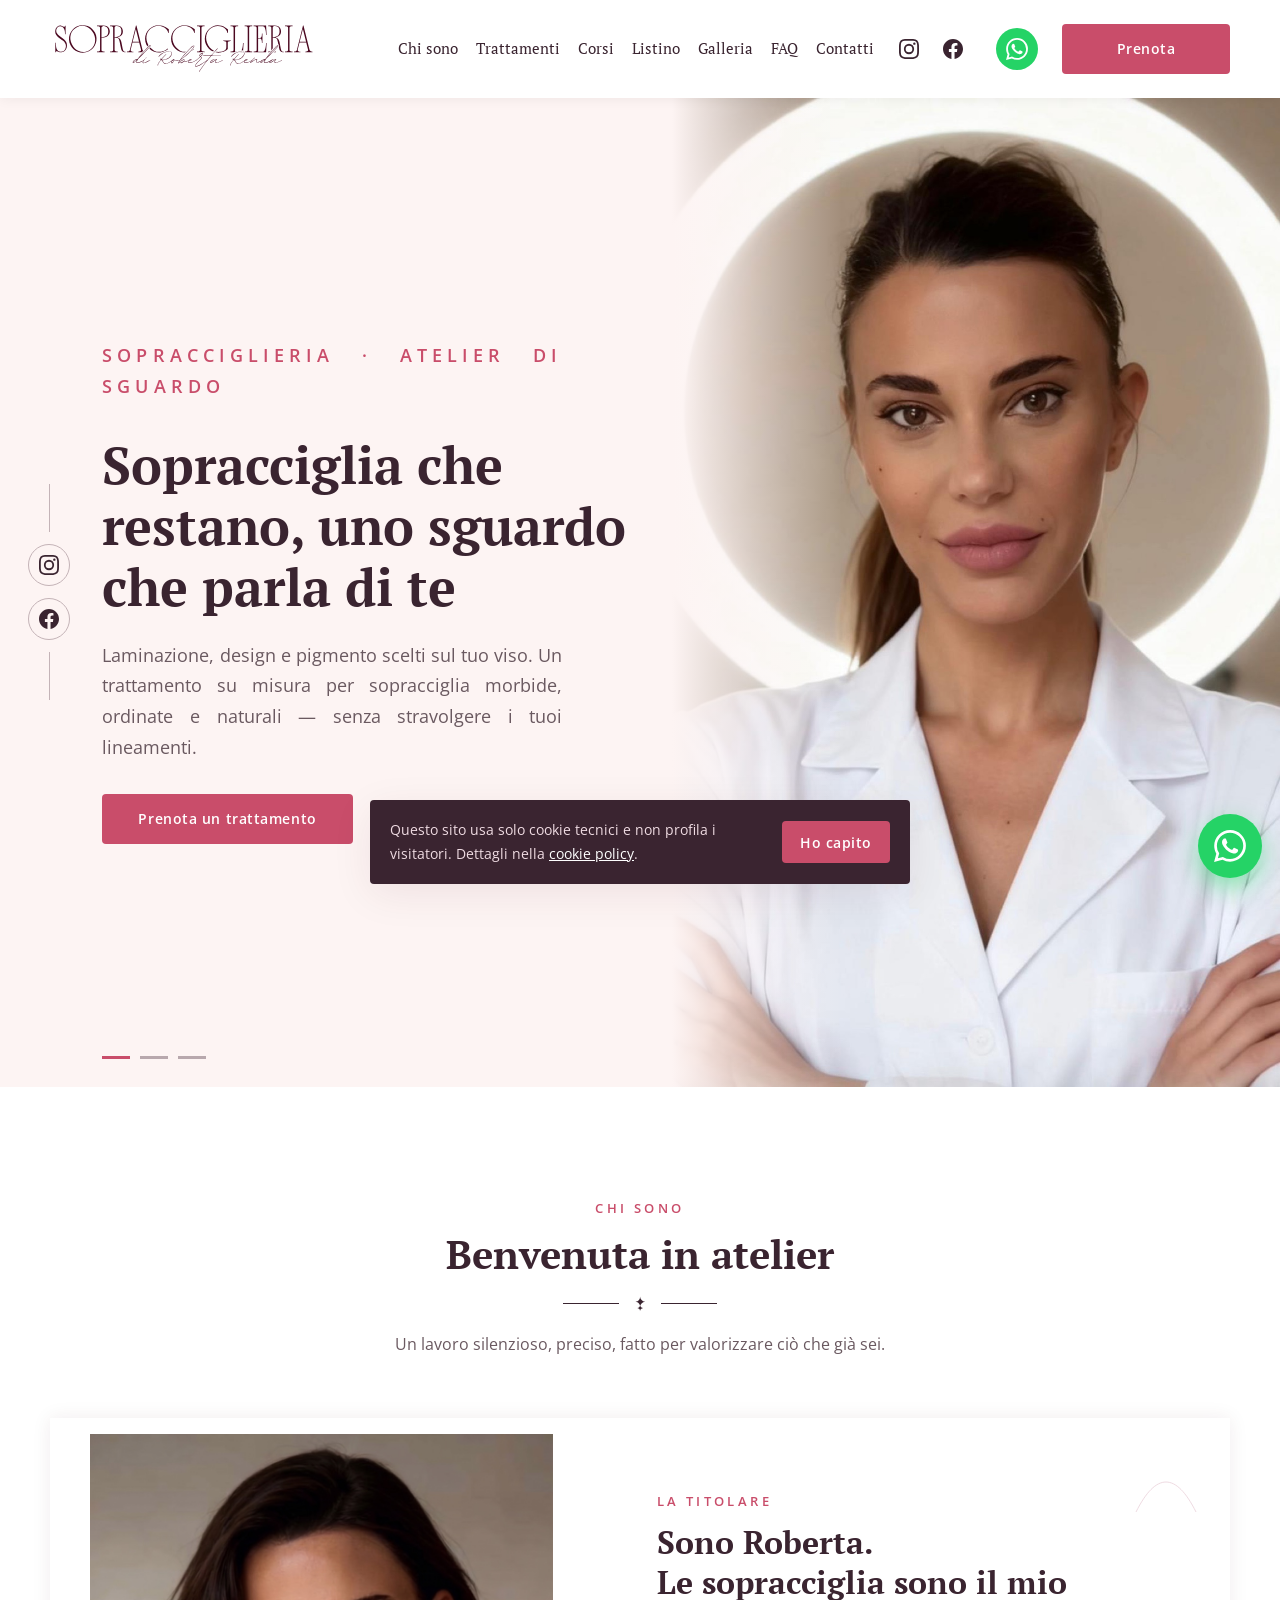
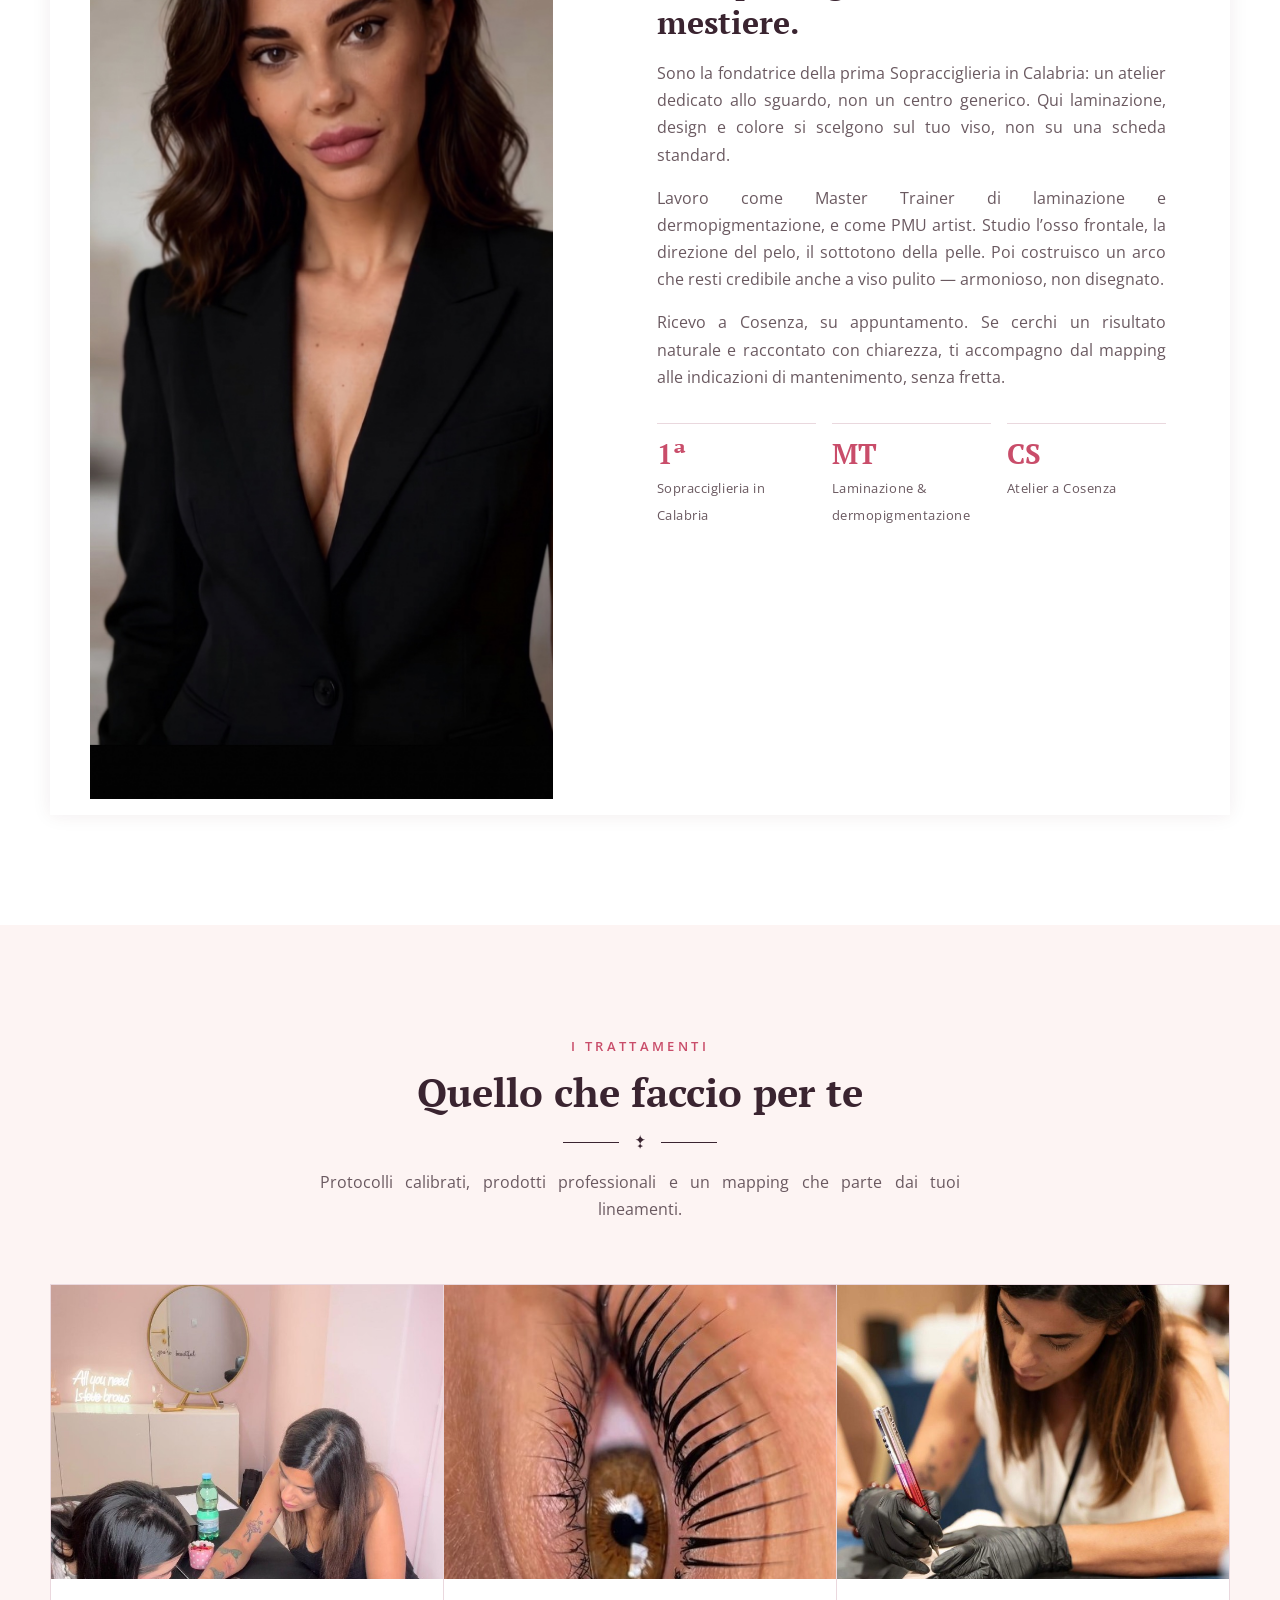
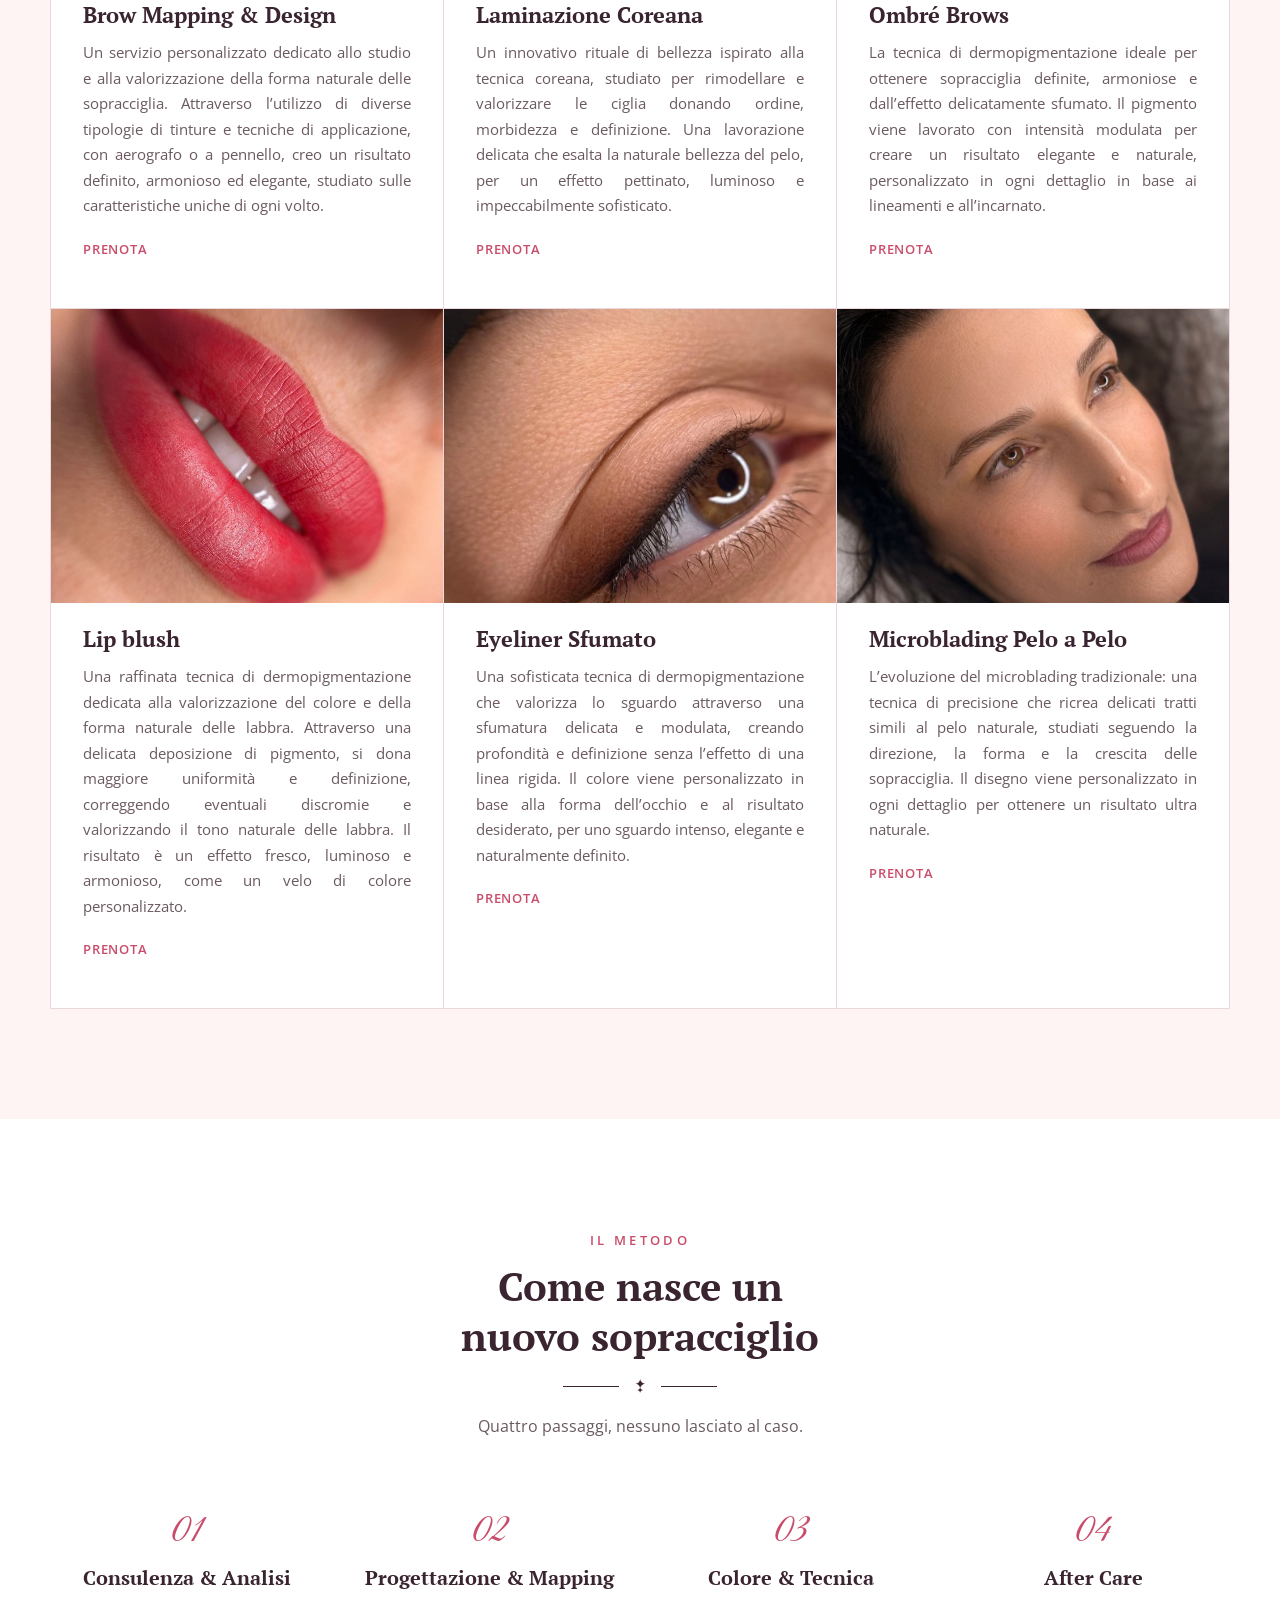
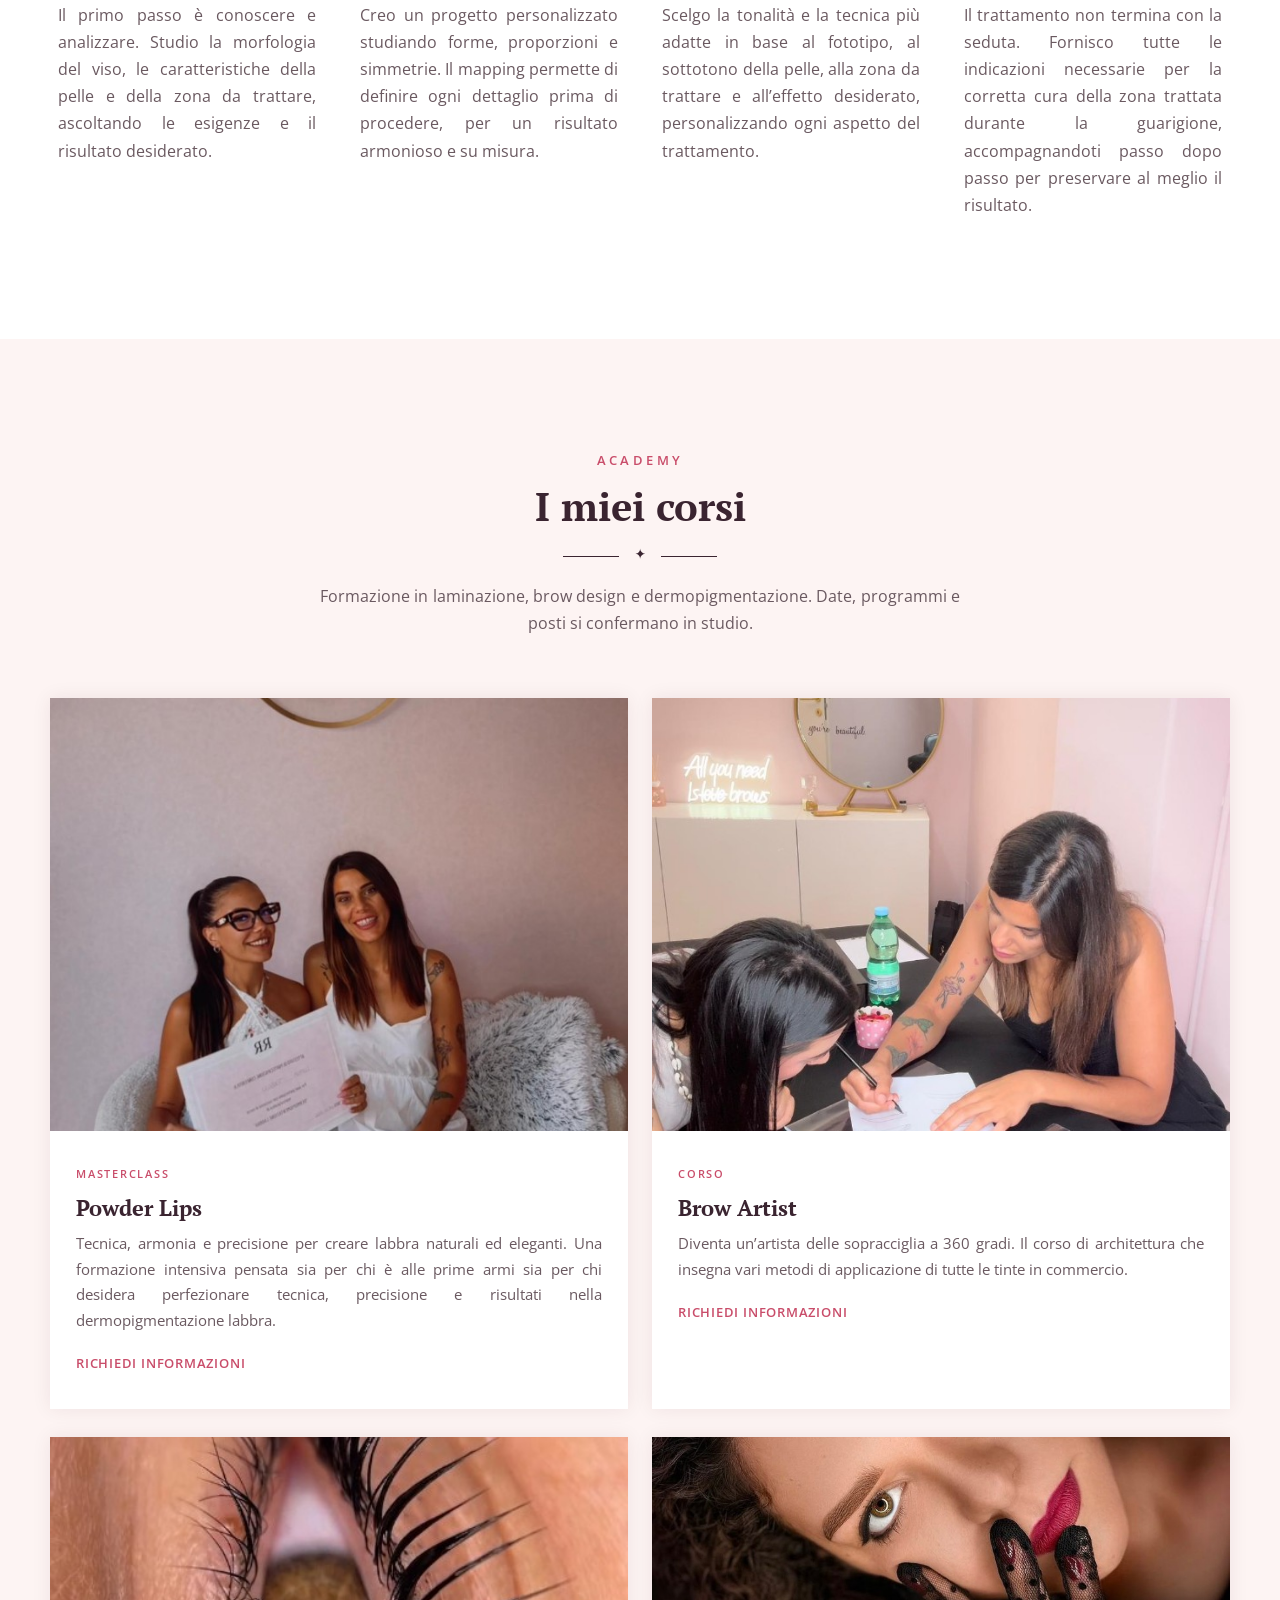
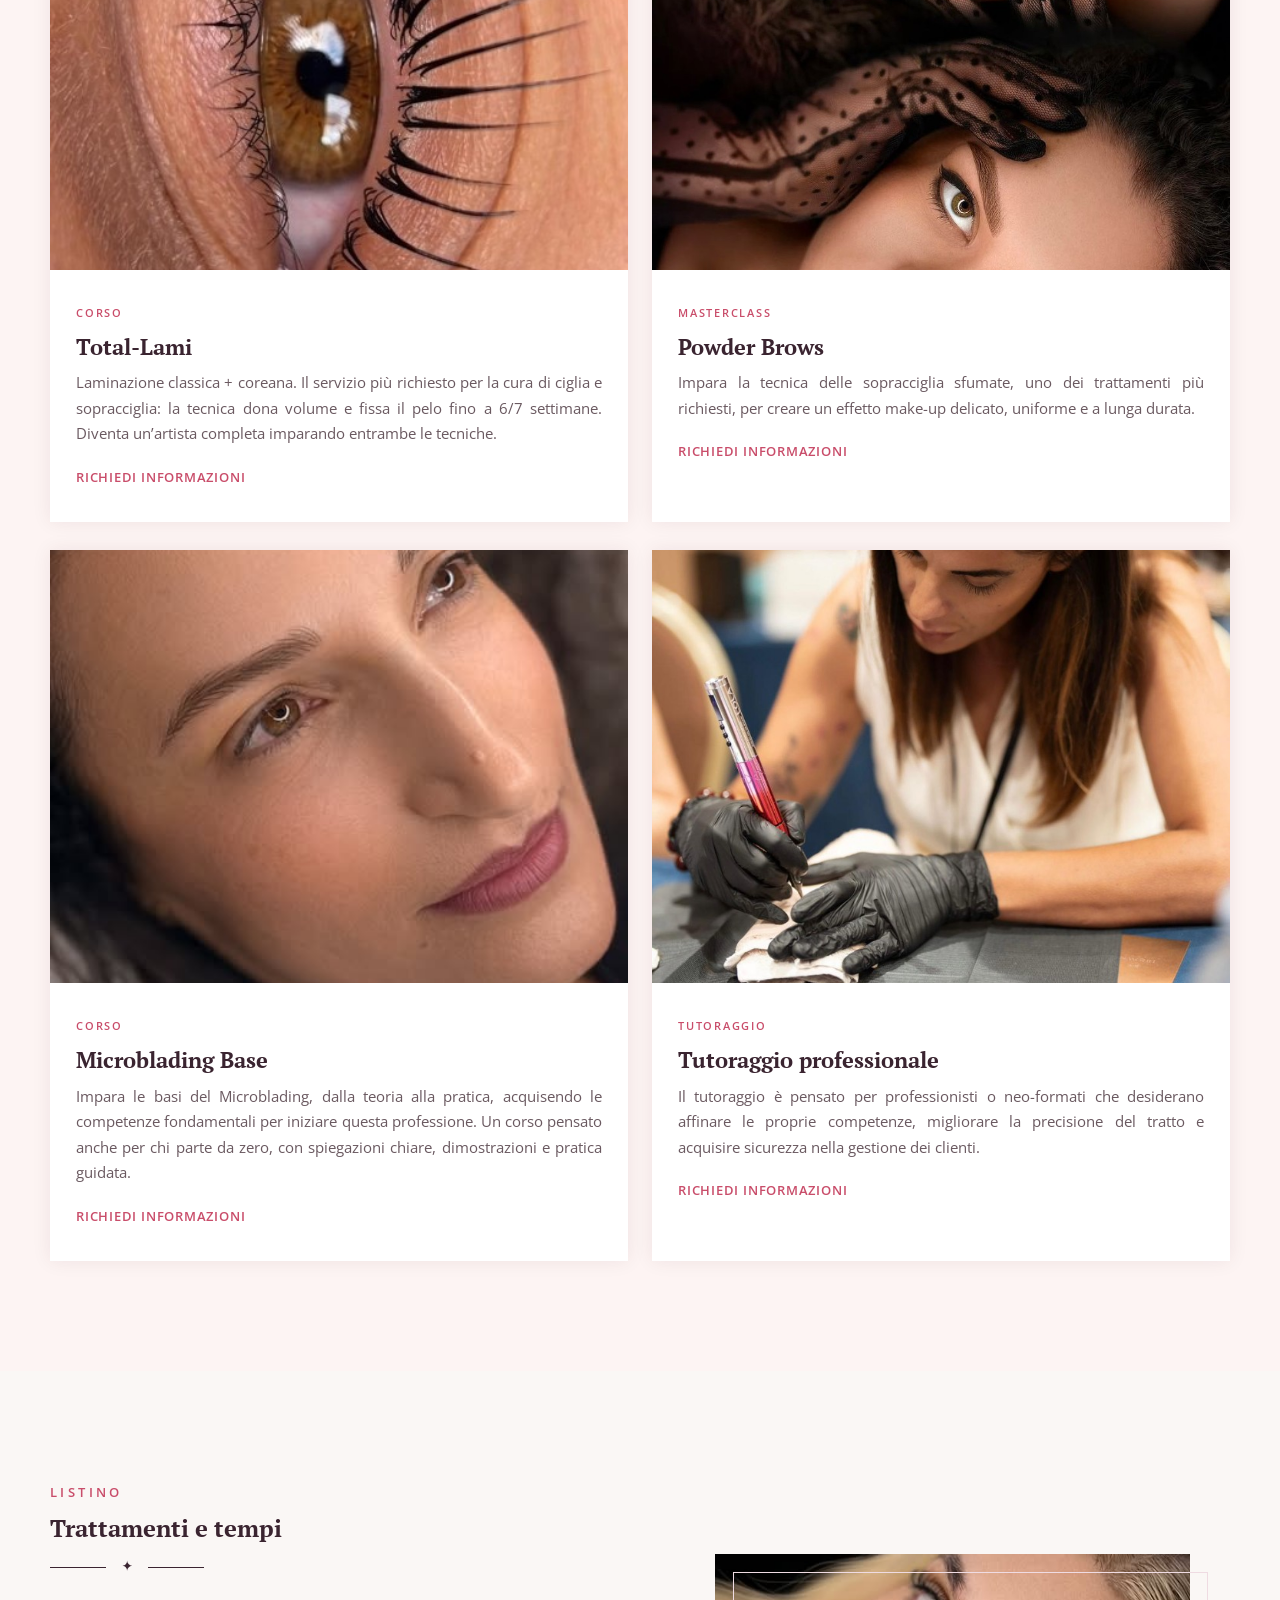
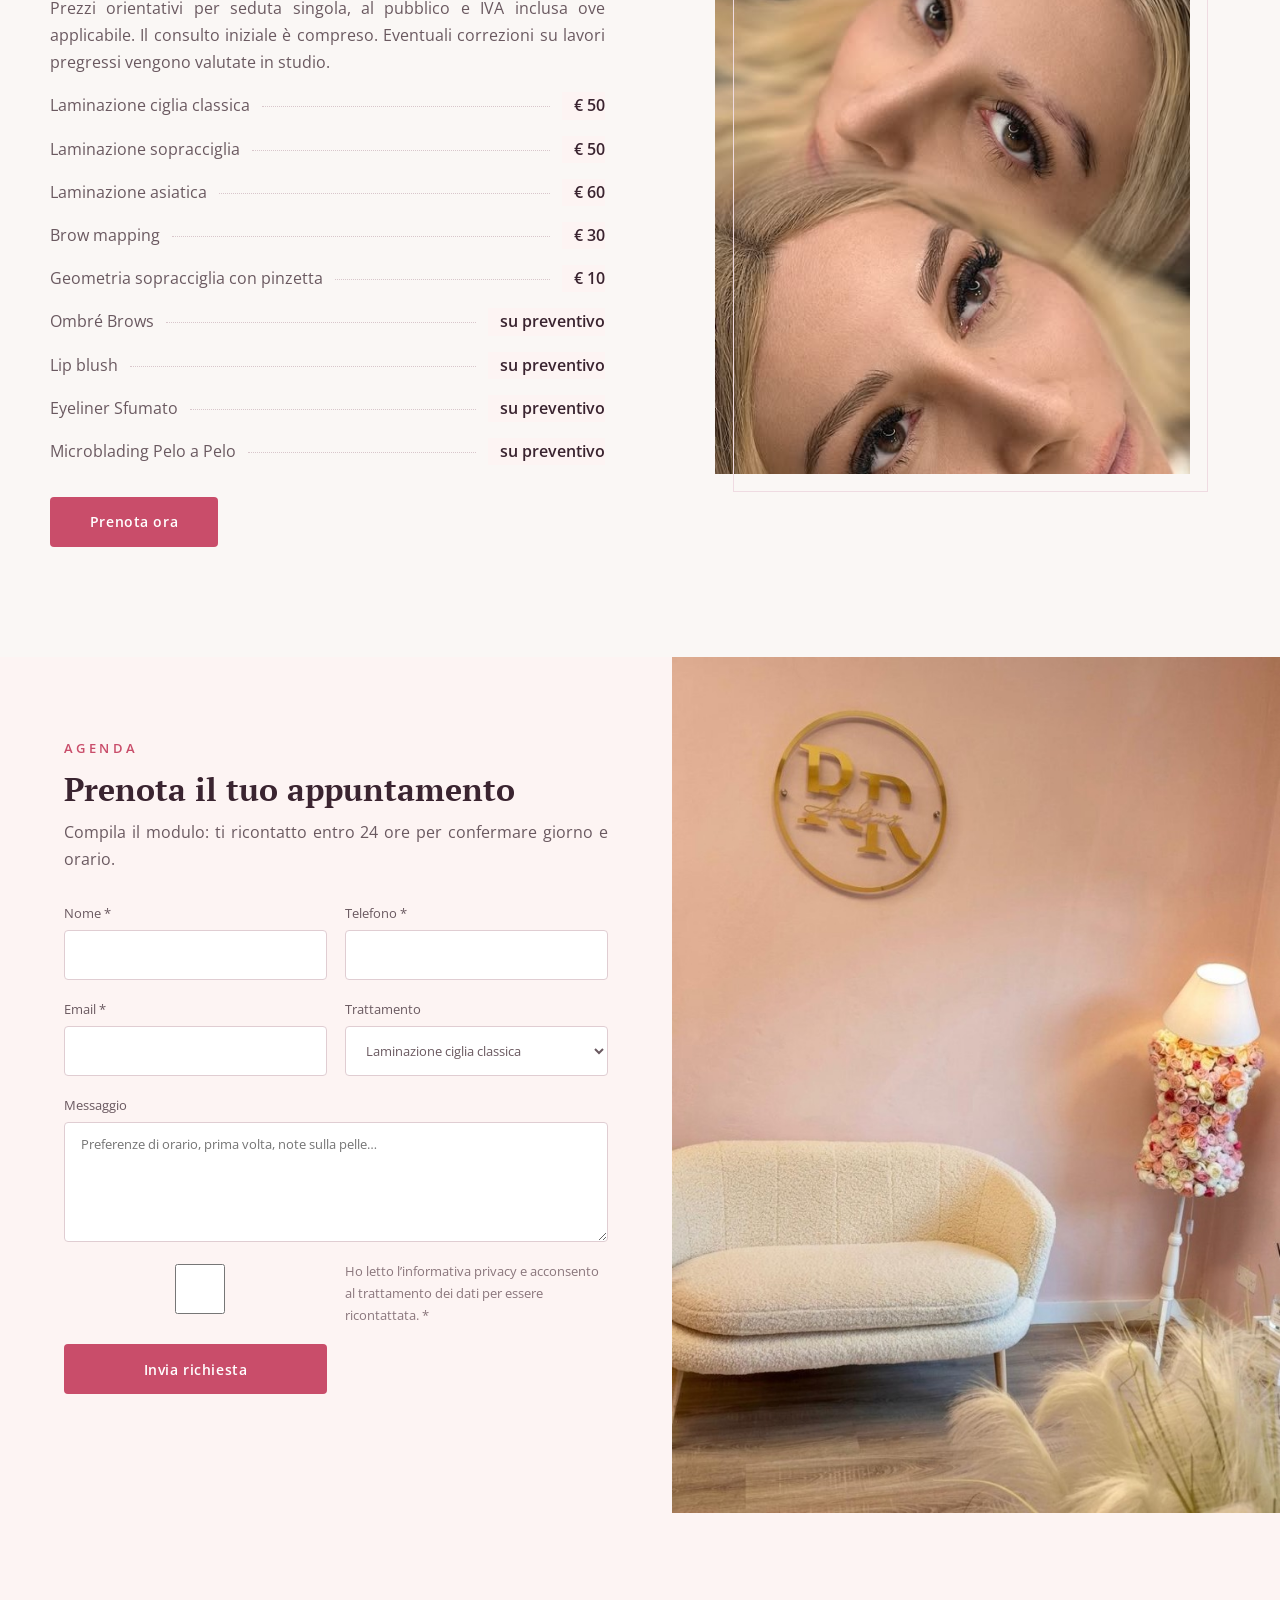
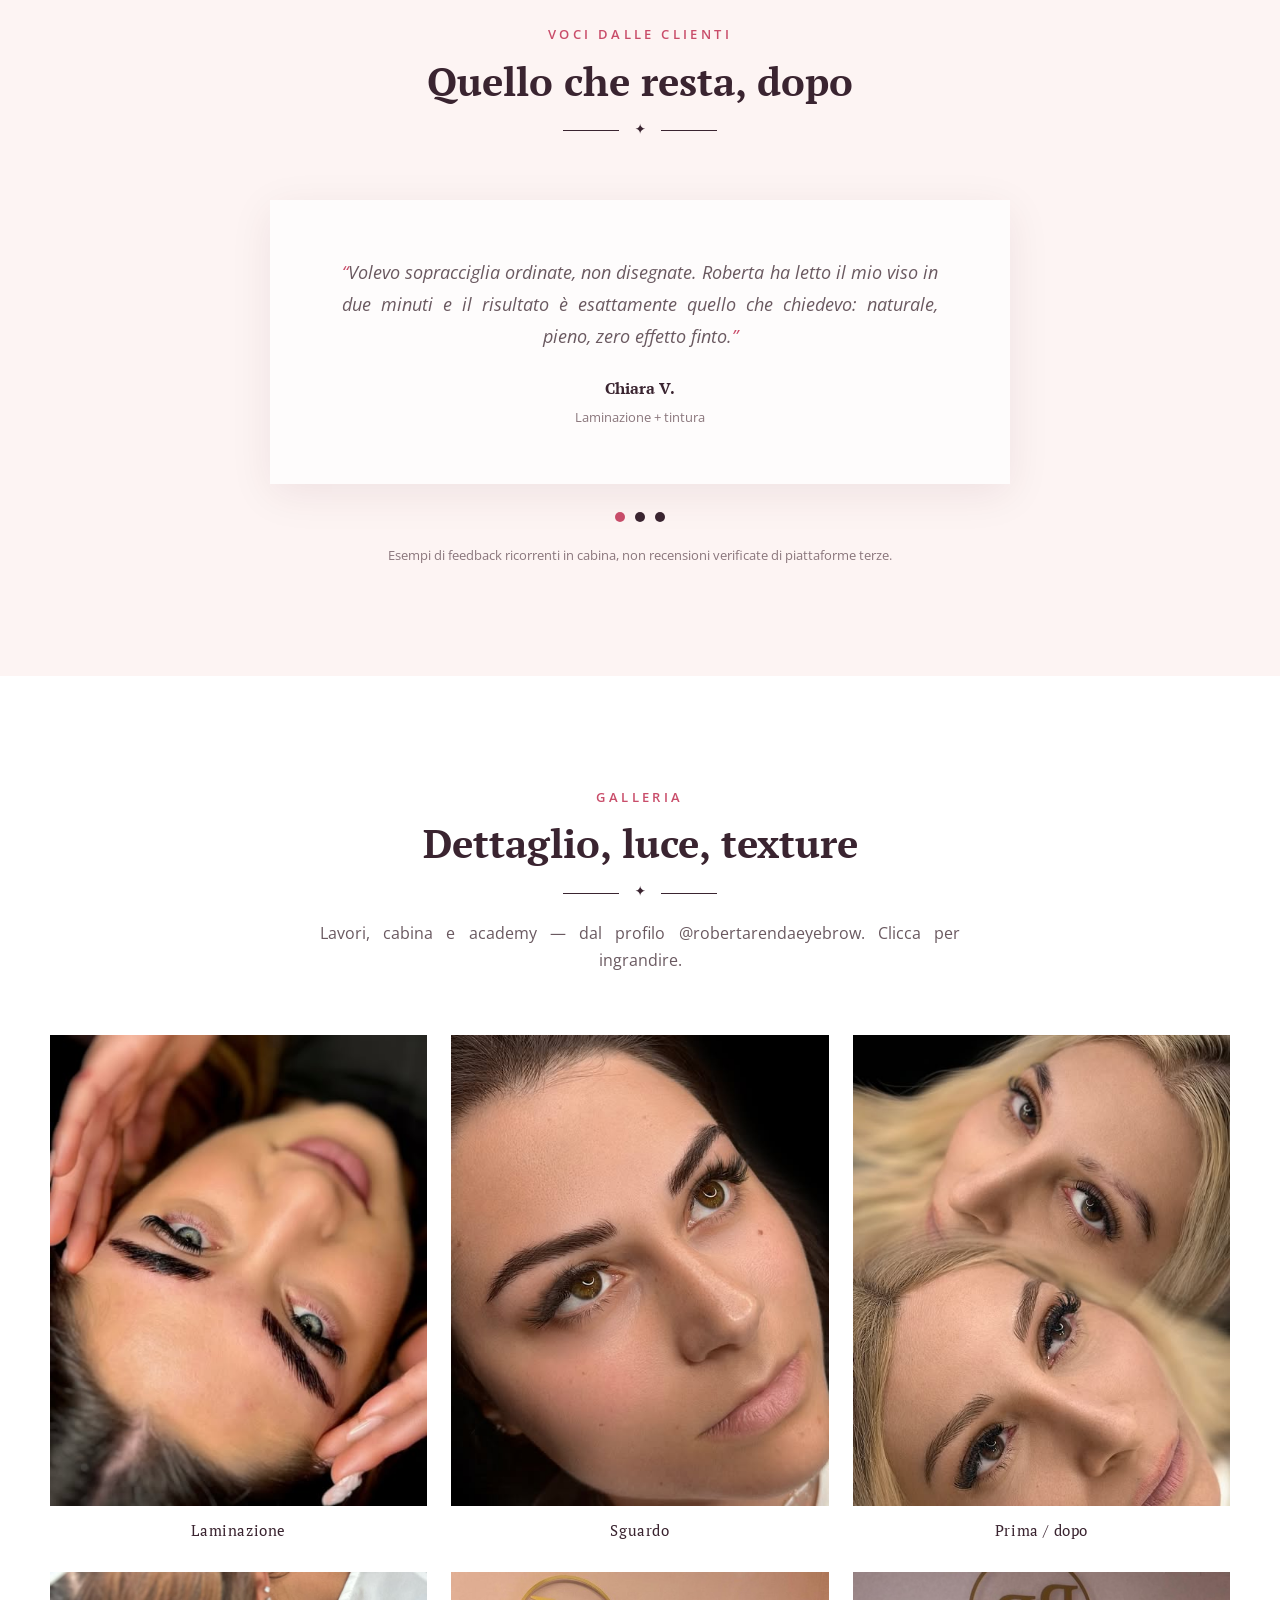
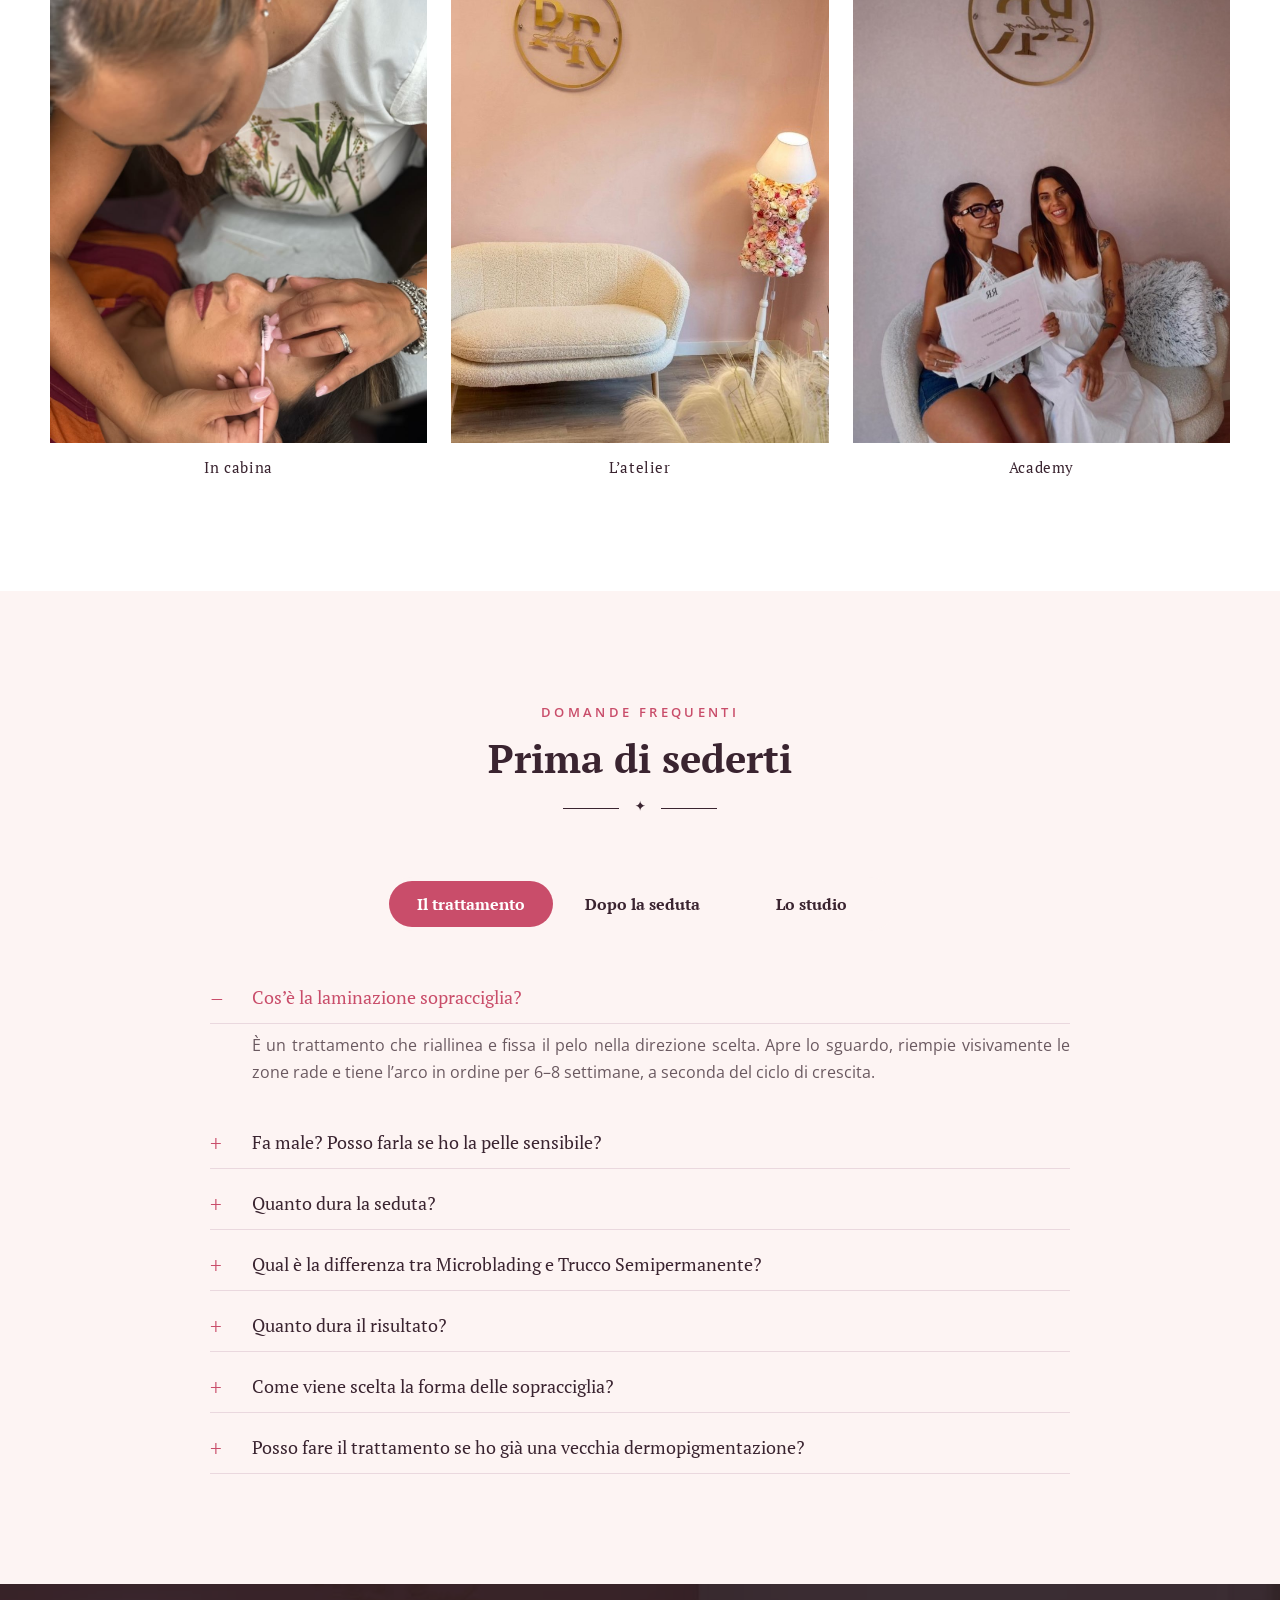
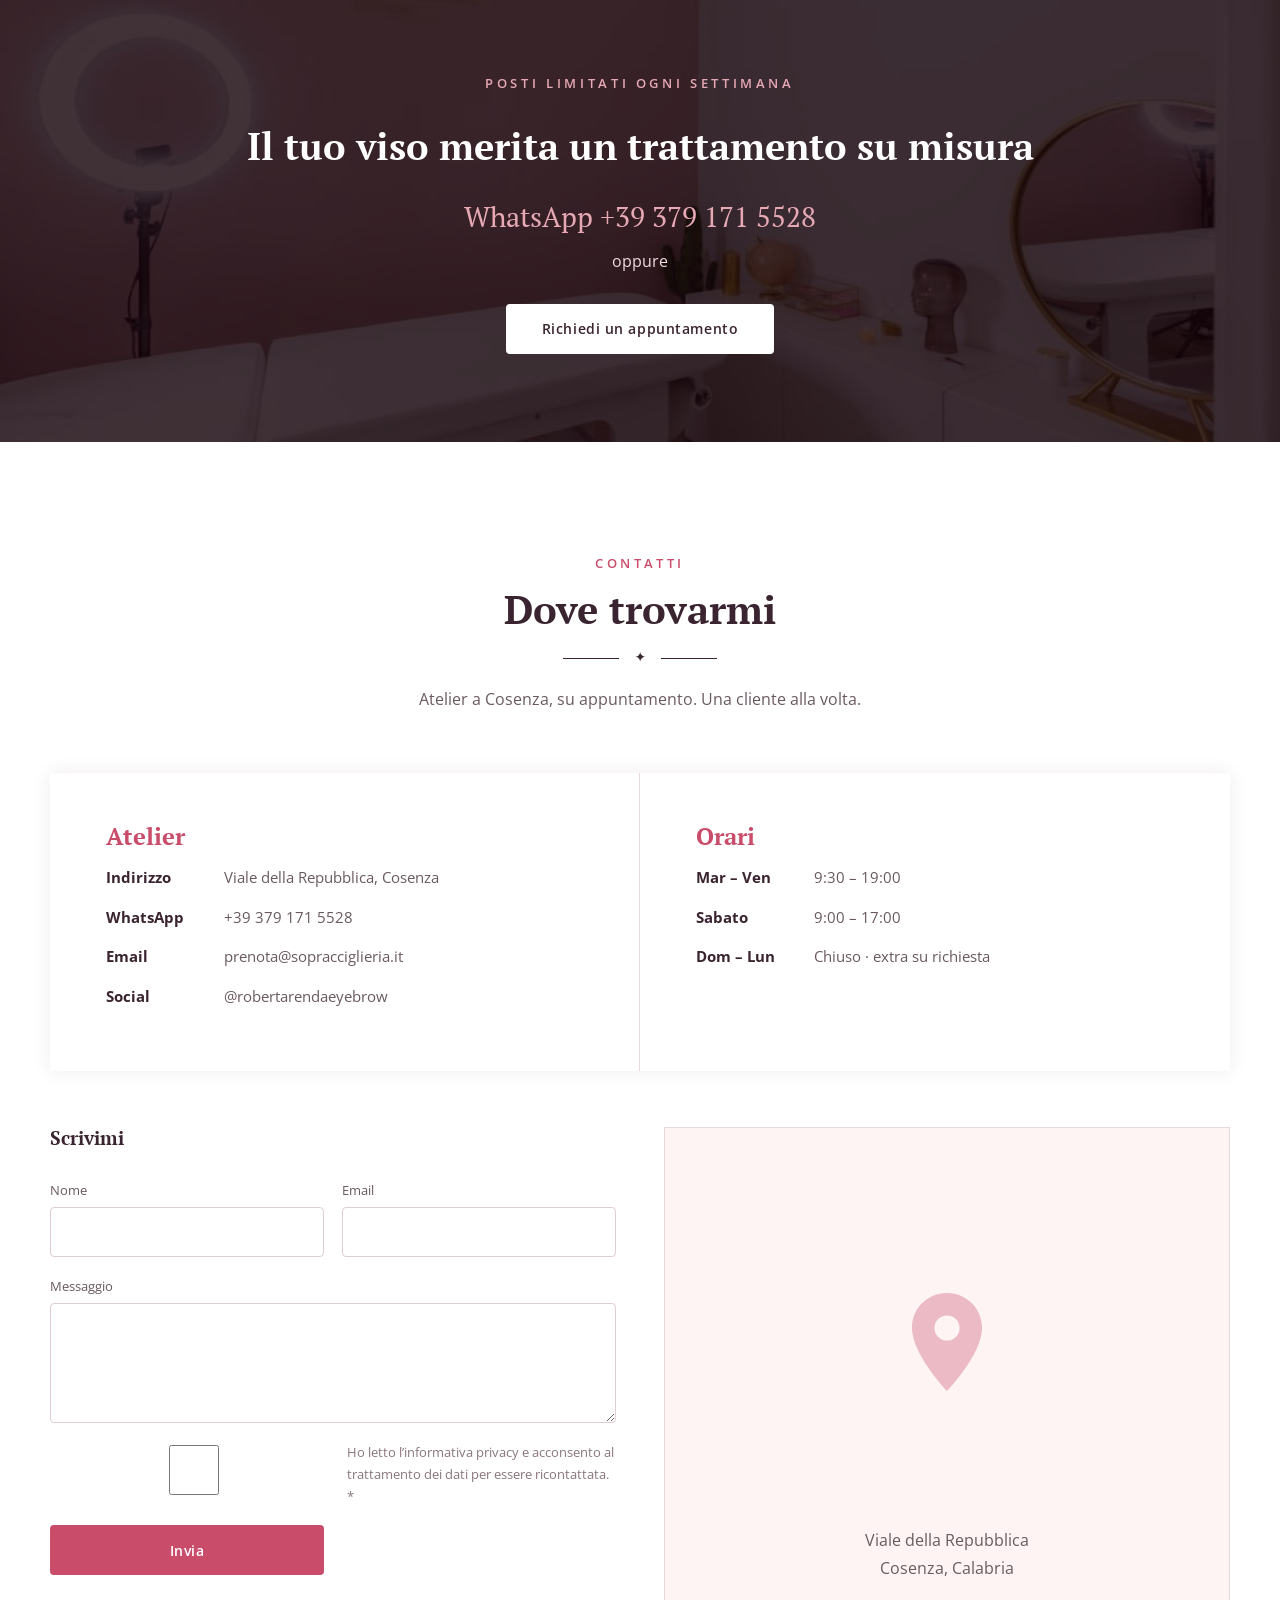
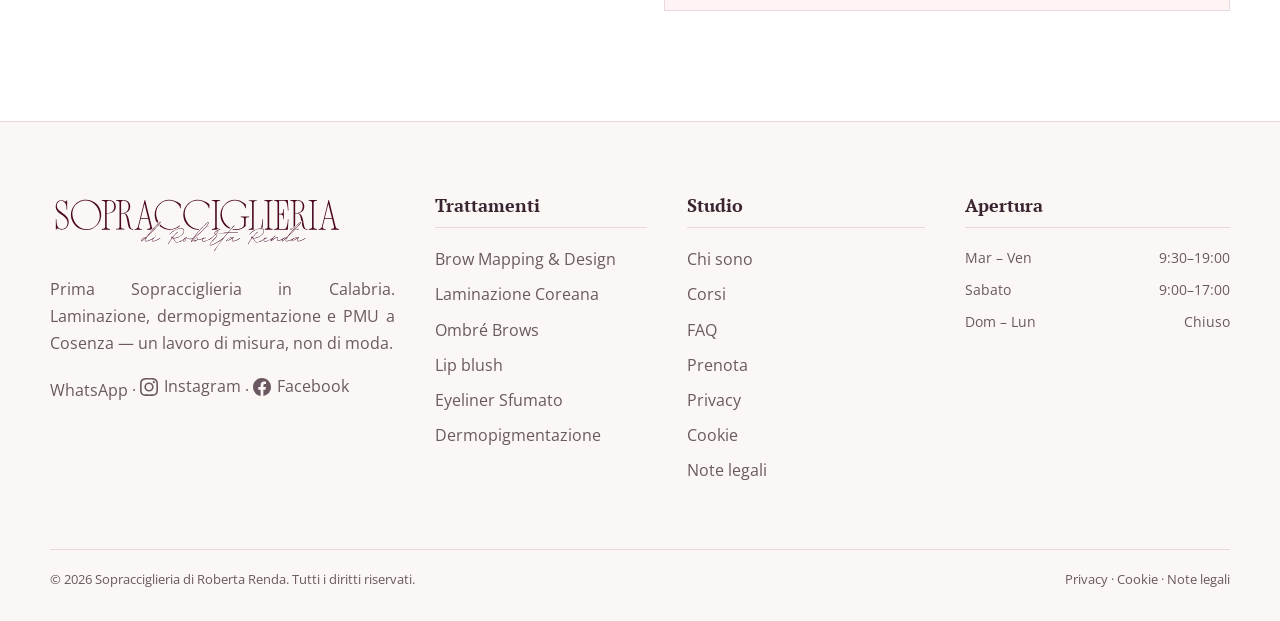
==== commit 27f651cd: "Sistema il menu desktop e l’header su smartphone. Co-authored-by: Cursor <cursoragent@cursor.com>" ====
--- a/index.html
+++ b/index.html
@@ -9,7 +9,7 @@
       content="Sopracciglieria di Roberta Renda: laminazione sopracciglia, design su misura, tintura e trattamenti per uno sguardo definito, naturale e duraturo."
     />
     <link rel="icon" href="assets/logo.svg" type="image/svg+xml" />
-    <link rel="stylesheet" href="css/style.css?v=social1" />
+    <link rel="stylesheet" href="css/style.css?v=nav2" />
     <noscript><style>.reveal{opacity:1;transform:none}</style></noscript>
   </head>
   <body>
--- a/css/style.css
+++ b/css/style.css
@@ -297,7 +297,7 @@
   display: flex;
   align-items: center;
   justify-content: space-between;
-  gap: 24px;
+  gap: 16px;
   min-height: var(--header-h);
 }
 
@@ -310,23 +310,28 @@
 }
 
 .brand img {
-  height: 70px;
+  height: 58px;
   width: auto;
 }
 
 .nav {
   display: flex;
   align-items: center;
-  gap: 28px;
+  flex-wrap: nowrap;
+  gap: 18px;
   margin-left: auto;
 }
 
 .nav a {
   font-family: "PT Serif", serif;
-  font-size: 16px;
+  font-size: 15px;
   color: var(--heading);
   padding: 8px 0;
   position: relative;
+  white-space: nowrap;
+  hyphens: none;
+  -webkit-hyphens: none;
+  flex-shrink: 0;
 }
 
 .nav a::after {
@@ -1688,9 +1693,7 @@
   .footer-grid {
     grid-template-columns: 1fr 1fr;
   }
-}
-
-@media (max-width: 900px) {
+
   html {
     scroll-padding-top: 76px;
   }
@@ -1727,6 +1730,7 @@
     background: var(--rose);
     flex-direction: column;
     align-items: stretch;
+    flex-wrap: nowrap;
     gap: 0;
     padding: 8px 0 20px;
     padding-bottom: max(20px, env(safe-area-inset-bottom));
@@ -1740,8 +1744,11 @@
 
   .nav a {
     color: var(--white);
-    padding: 14px 24px;
-    min-height: 48px;
+    padding: 16px 24px;
+    min-height: 52px;
+    font-size: 18px;
+    white-space: nowrap;
+    hyphens: none;
   }
 
   .nav a::after {
@@ -1758,7 +1765,7 @@
     display: flex;
     align-items: center;
     justify-content: center;
-    margin: 12px 20px 4px;
+    margin: 12px 20px 8px;
     background: var(--white);
     color: var(--rose) !important;
     font-weight: 700;
@@ -1783,22 +1790,24 @@
   }
 
   .header-main {
-    gap: 16px;
-    min-height: 80px;
+    gap: 10px;
+    min-height: 72px;
   }
 
   .brand {
     min-width: 0;
-    max-width: calc(100% - 52px);
+    max-width: calc(100% - 170px);
   }
 
   .brand img {
-    height: 54px;
+    height: 48px;
     max-width: 100%;
     object-fit: contain;
     object-position: left center;
   }
-
+}
+
+@media (max-width: 900px) {
   .hero-slide,
   .about-wrap,
   .split,
@@ -1998,11 +2007,31 @@
   }
 
   .header-main {
-    min-height: 72px;
+    min-height: 64px;
+    gap: 6px;
+  }
+
+  .brand {
+    max-width: calc(100% - 150px);
   }
 
   .brand img {
-    height: 46px;
+    height: 40px;
+  }
+
+  .header-social a {
+    width: 34px;
+    height: 34px;
+  }
+
+  .header-social a svg {
+    width: 18px;
+    height: 18px;
+  }
+
+  .header-wa {
+    width: 38px;
+    height: 38px;
   }
 
   .section {
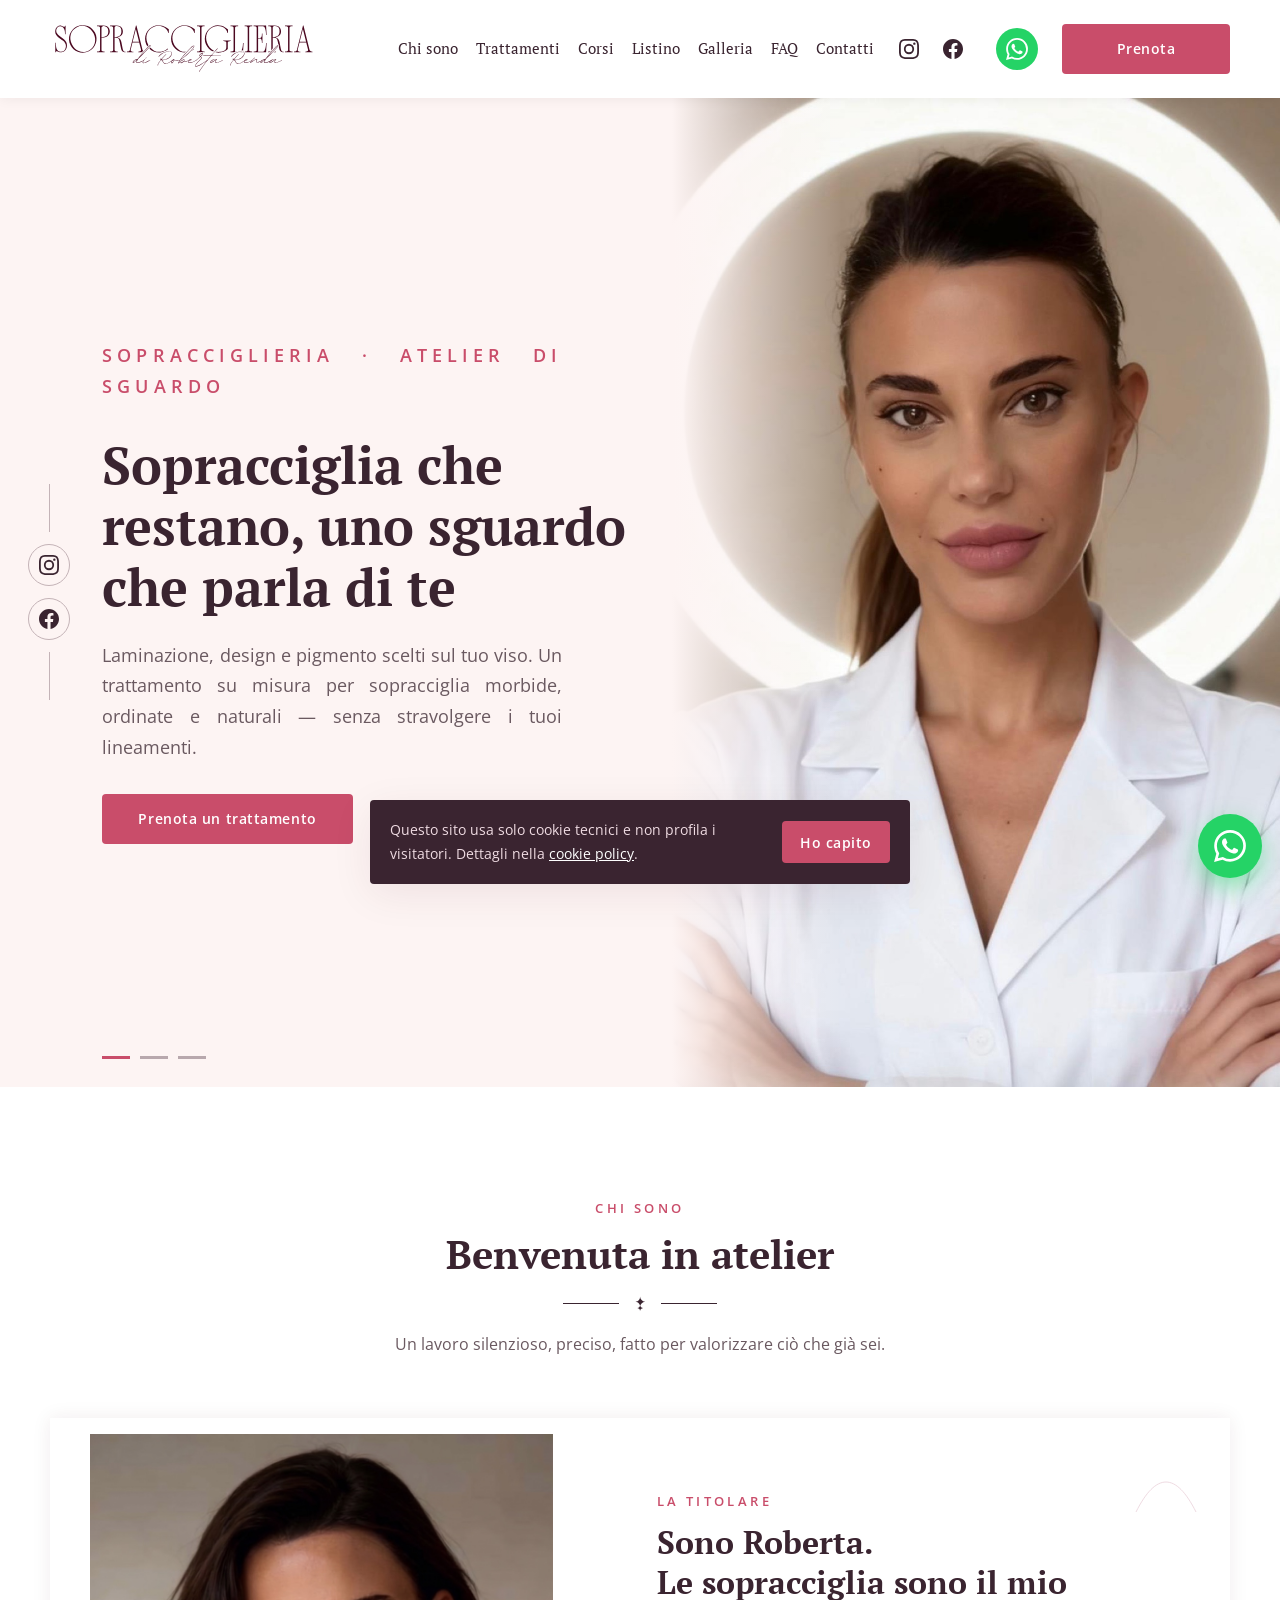
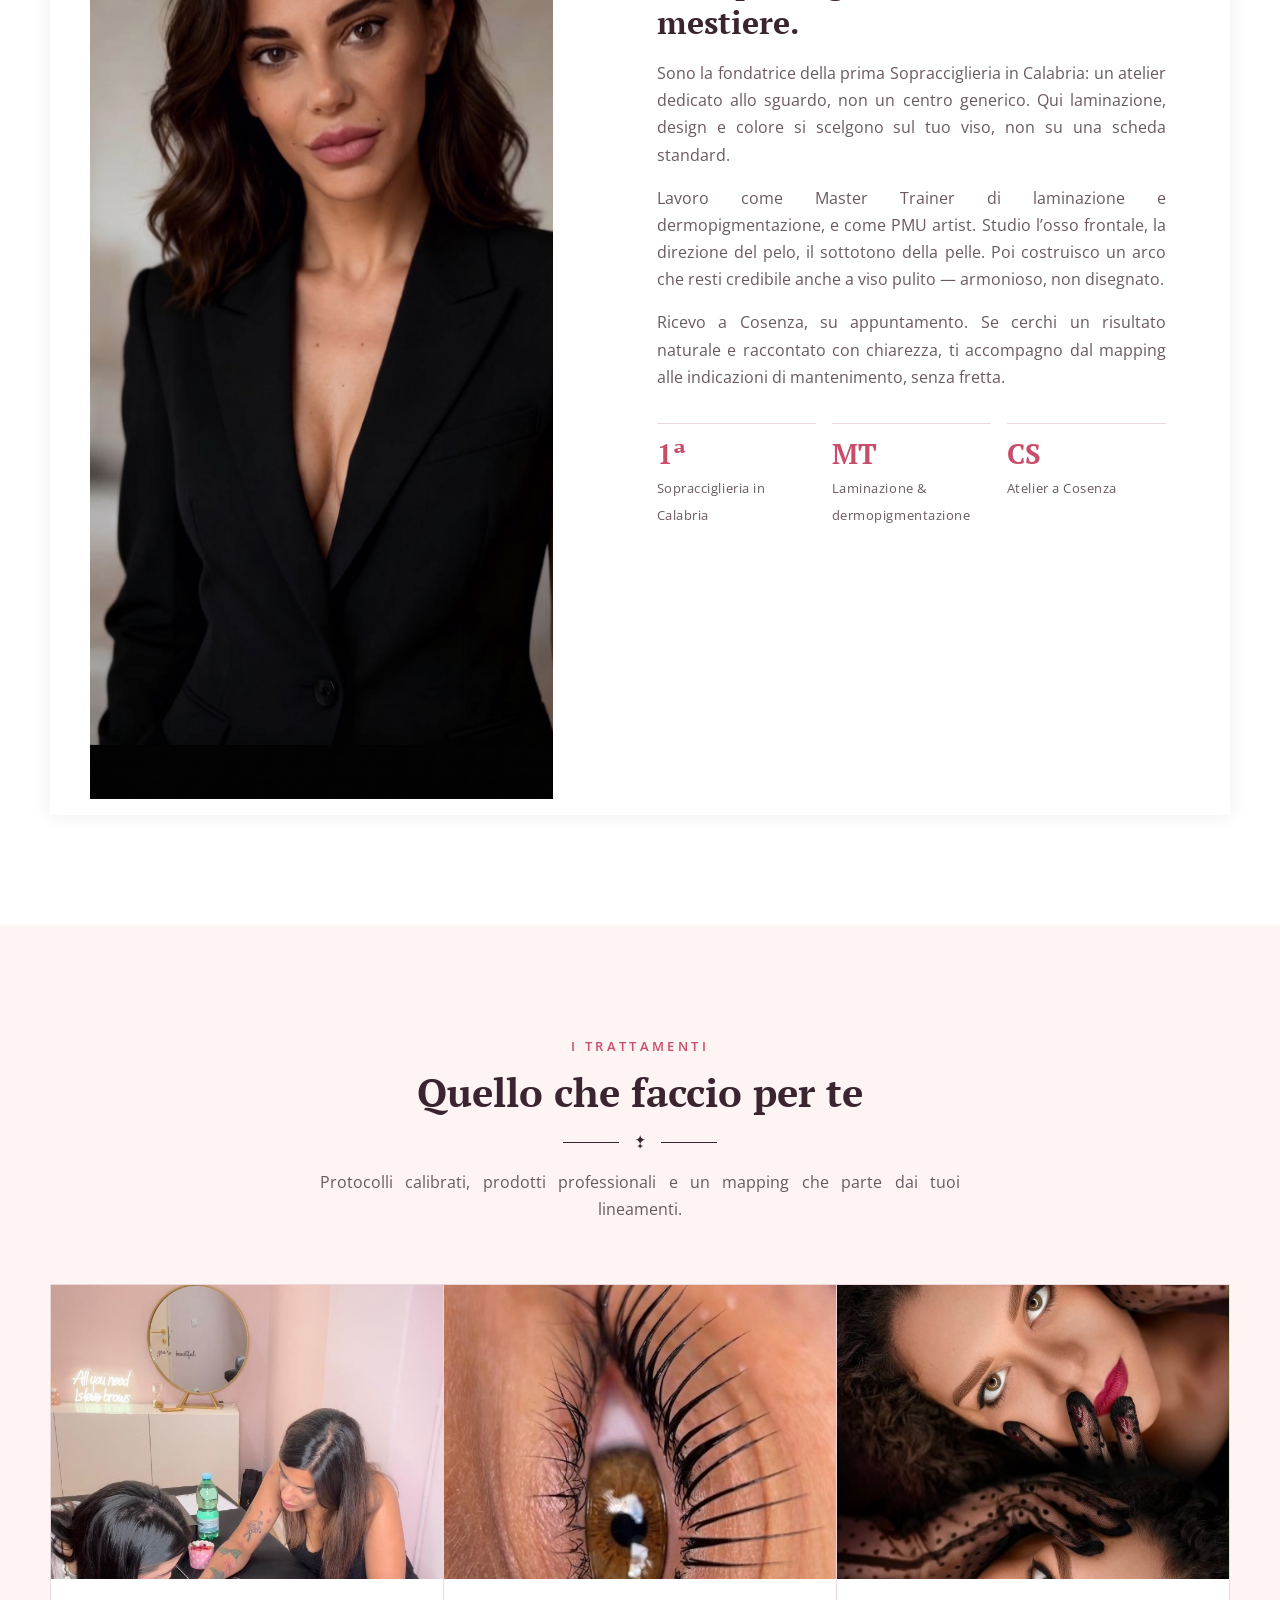
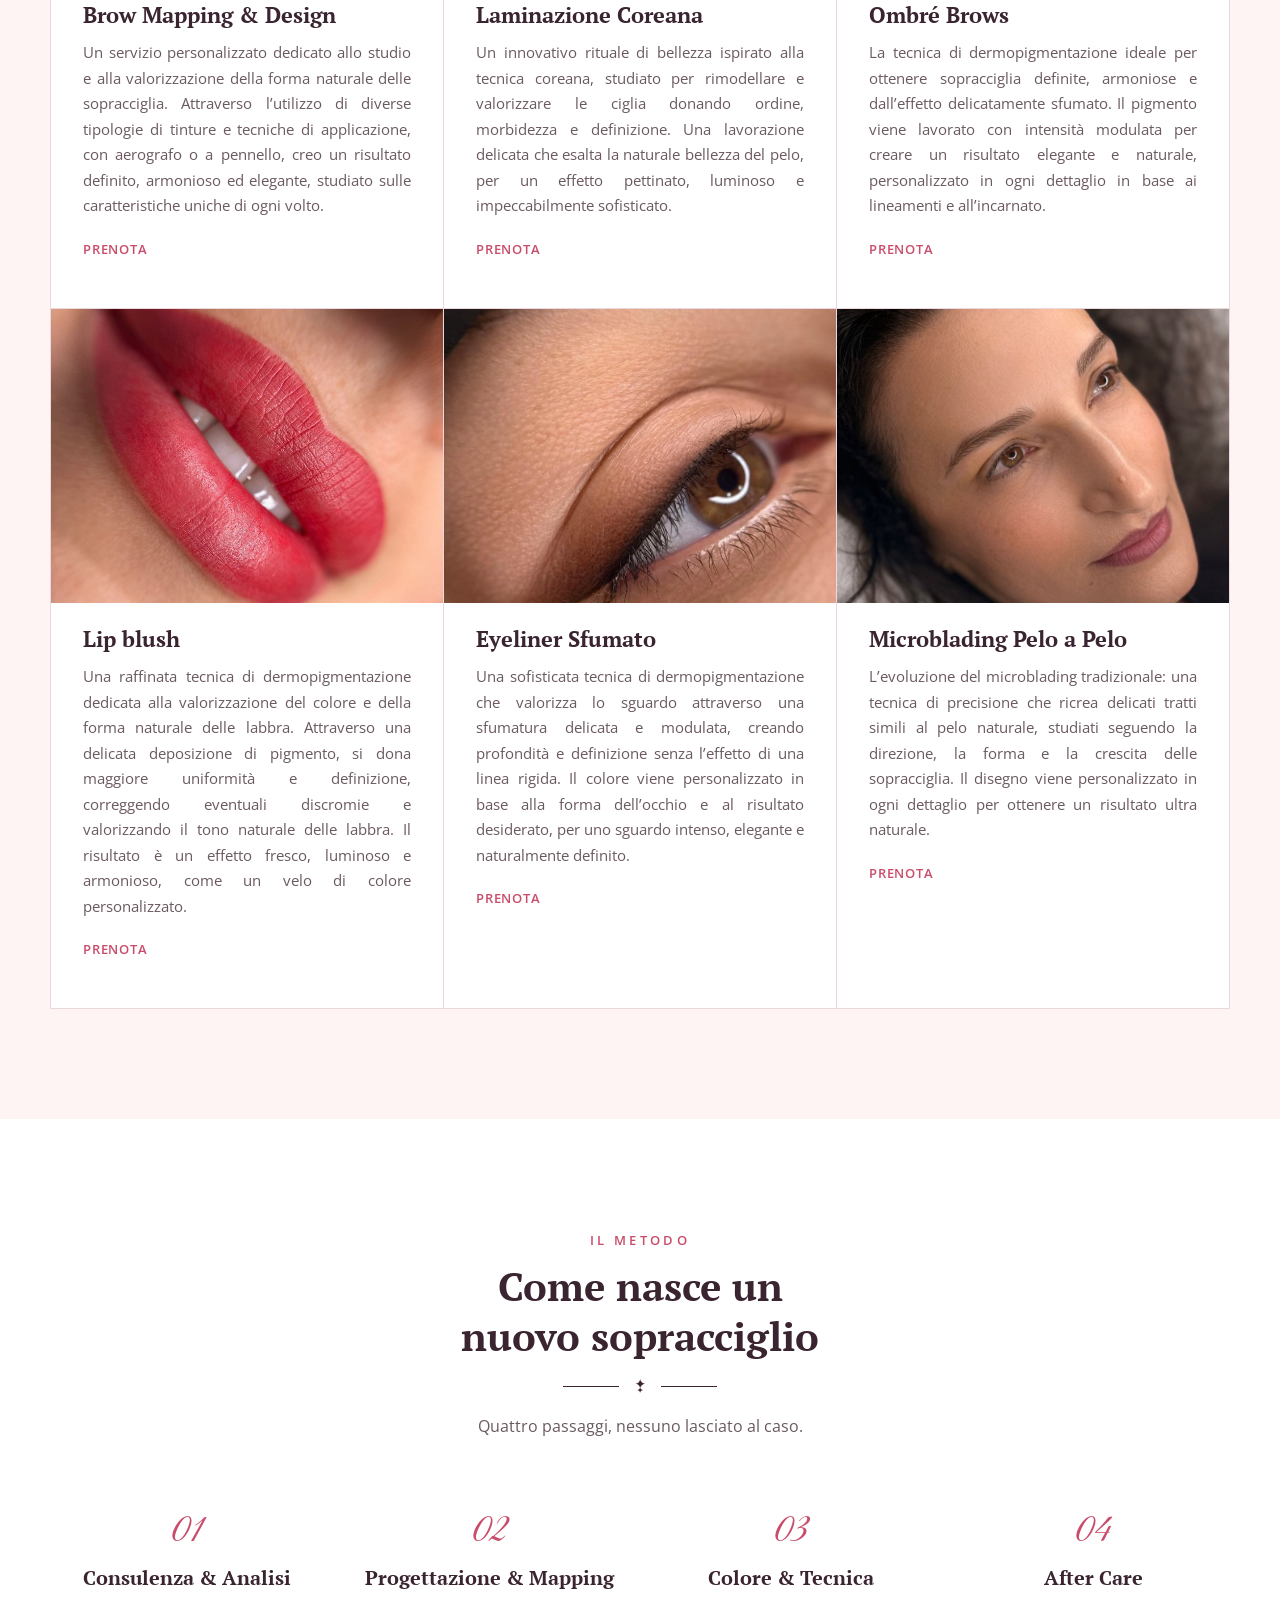
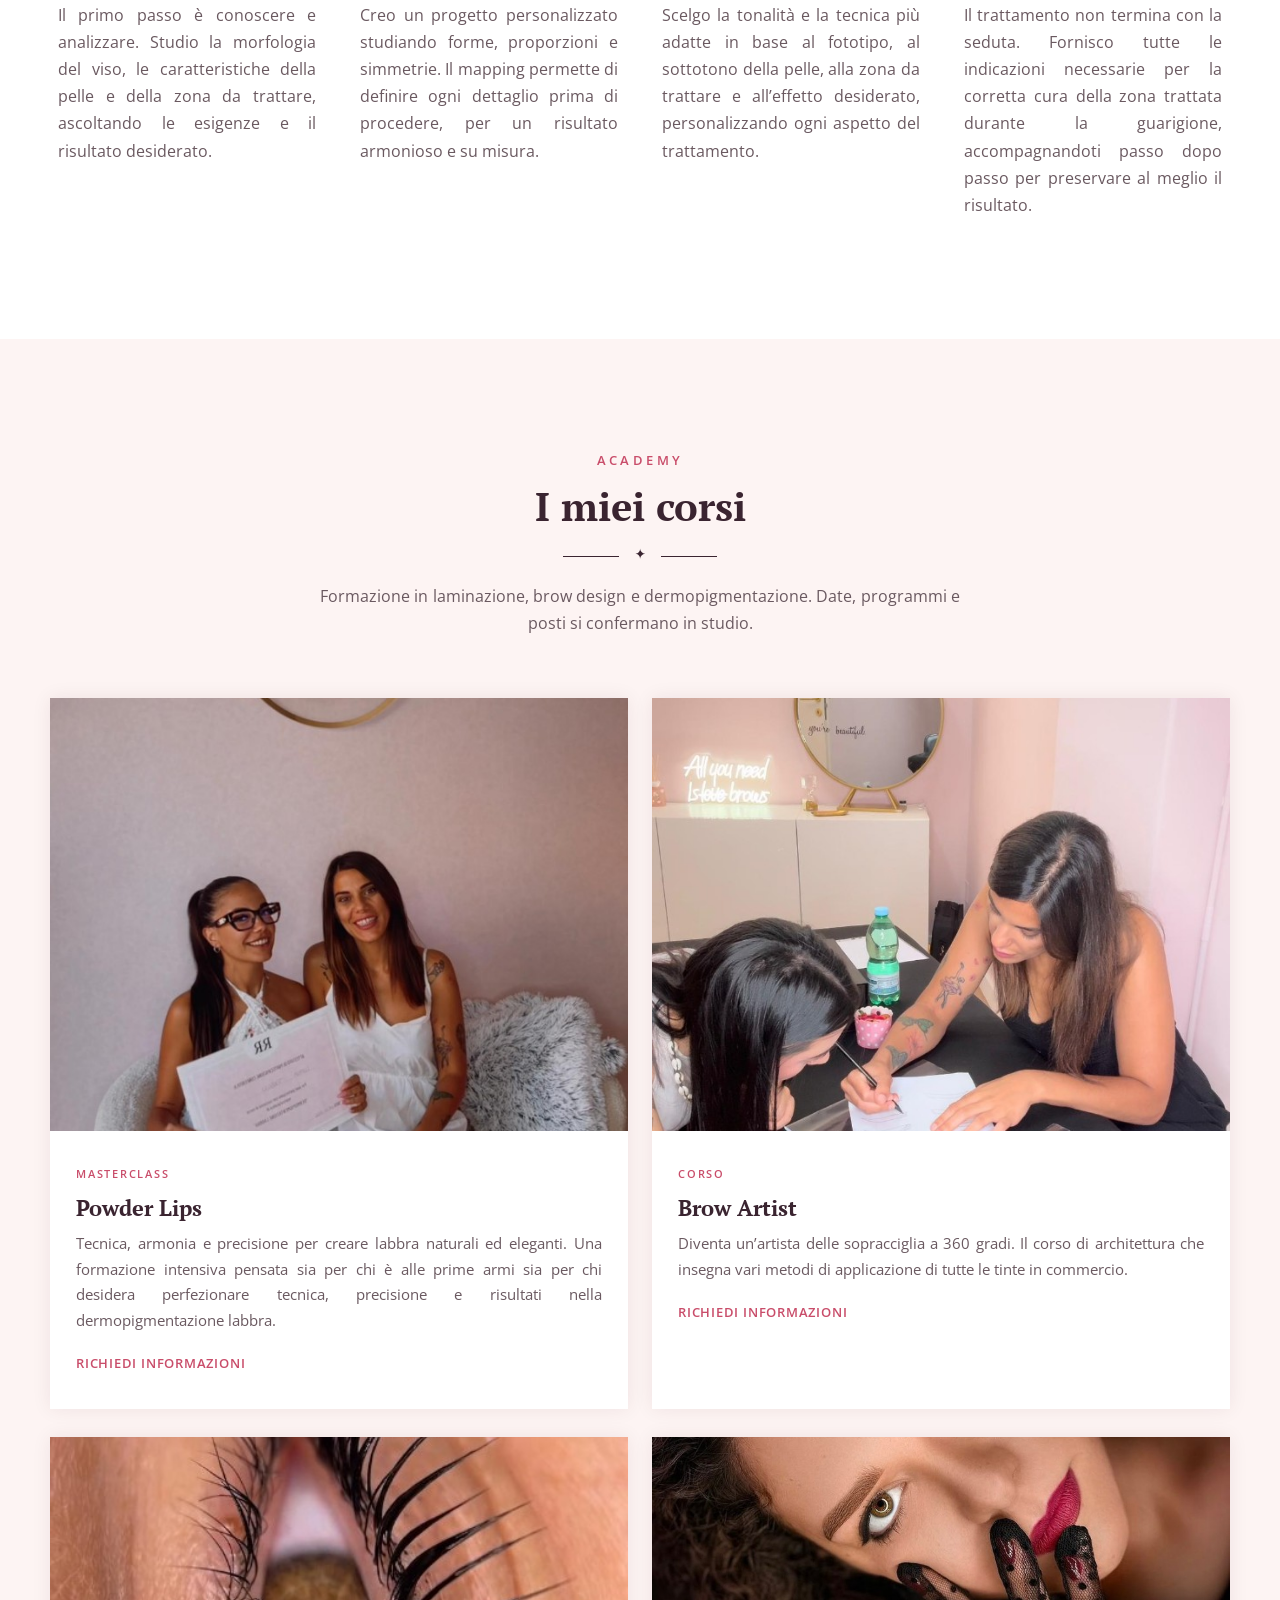
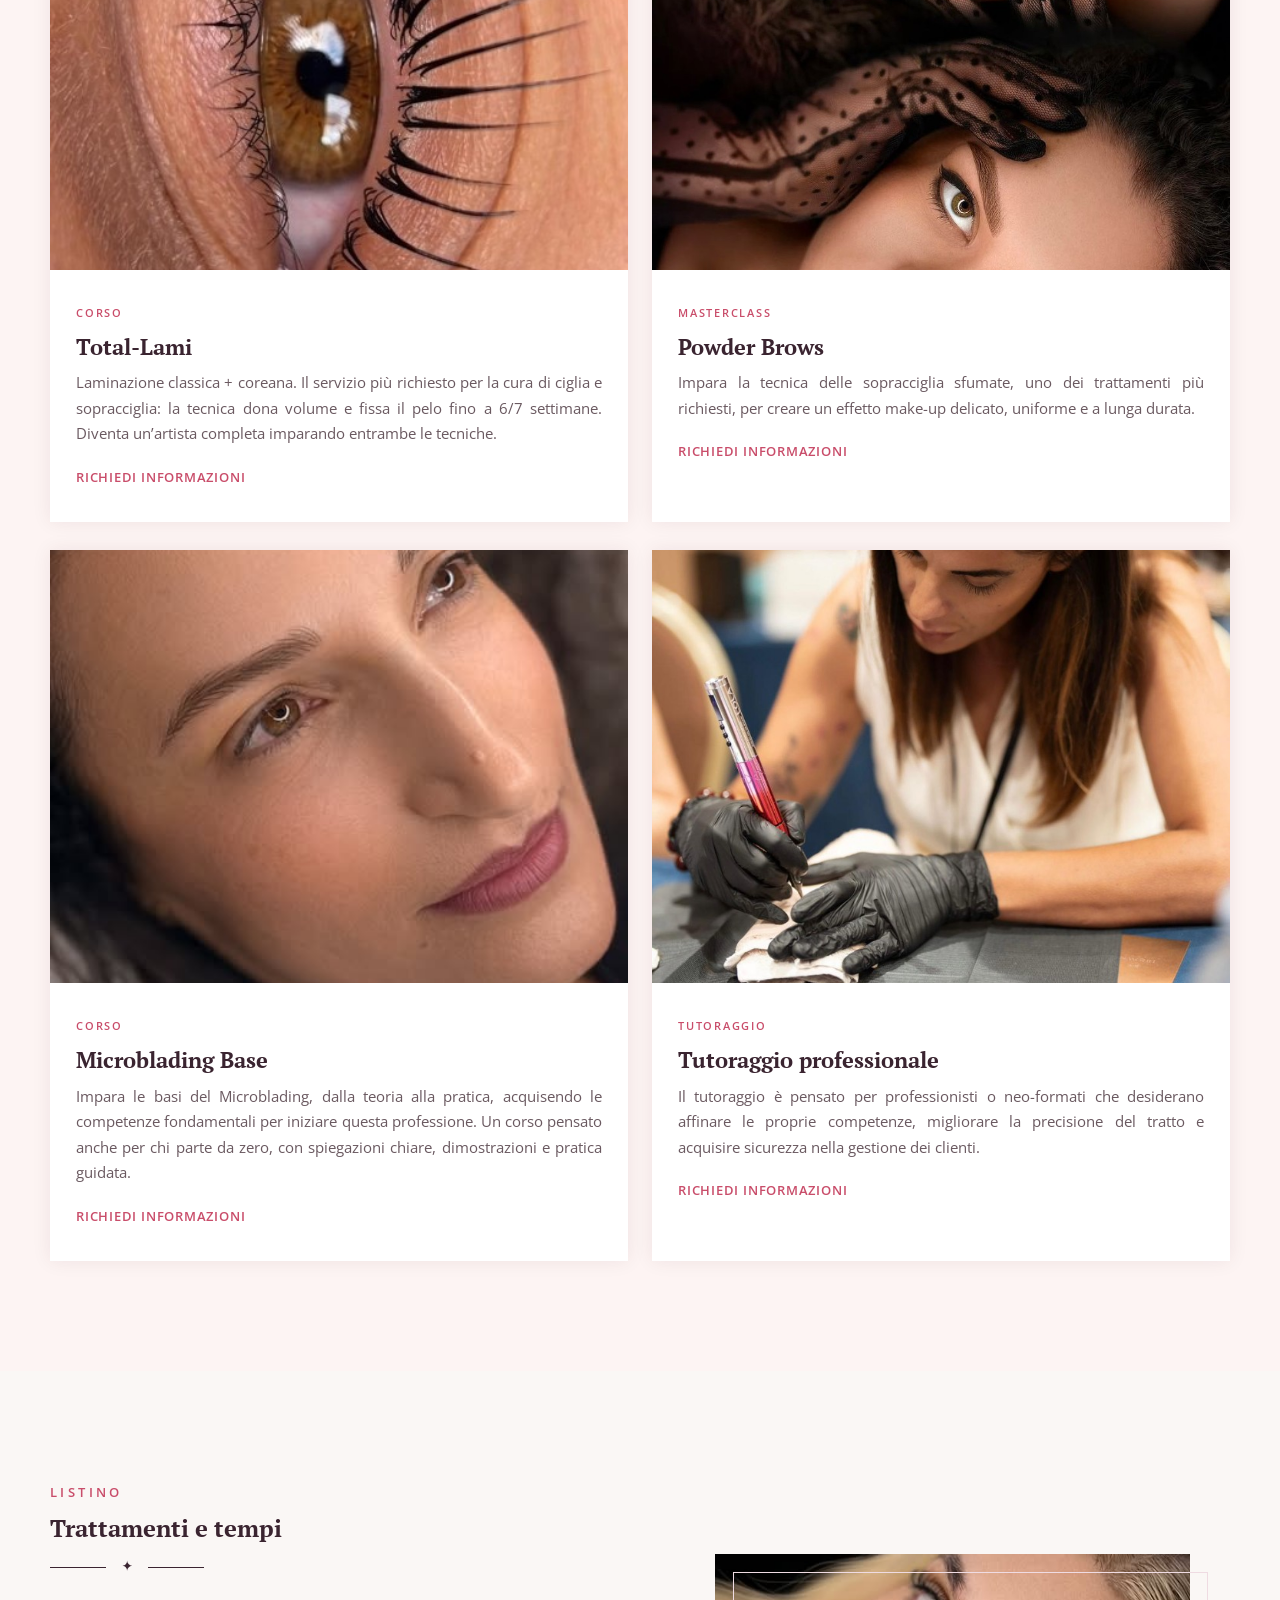
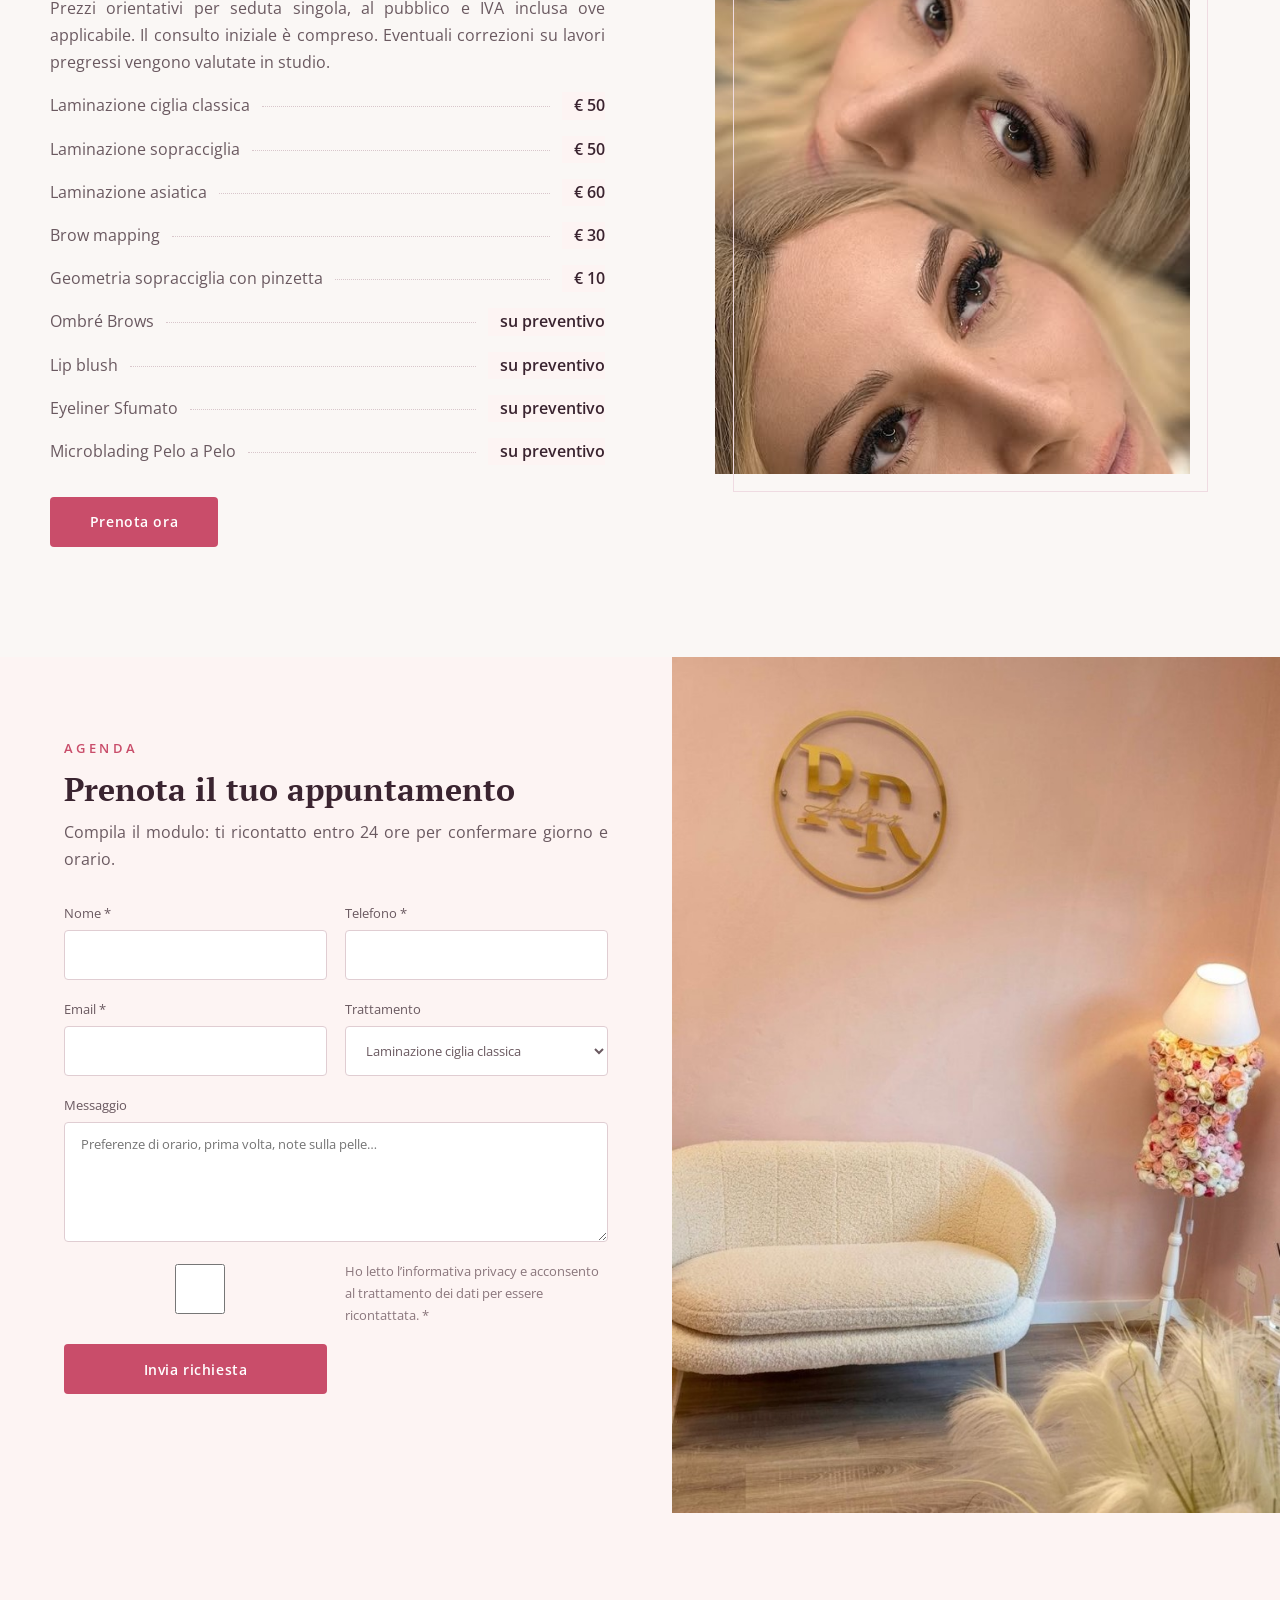
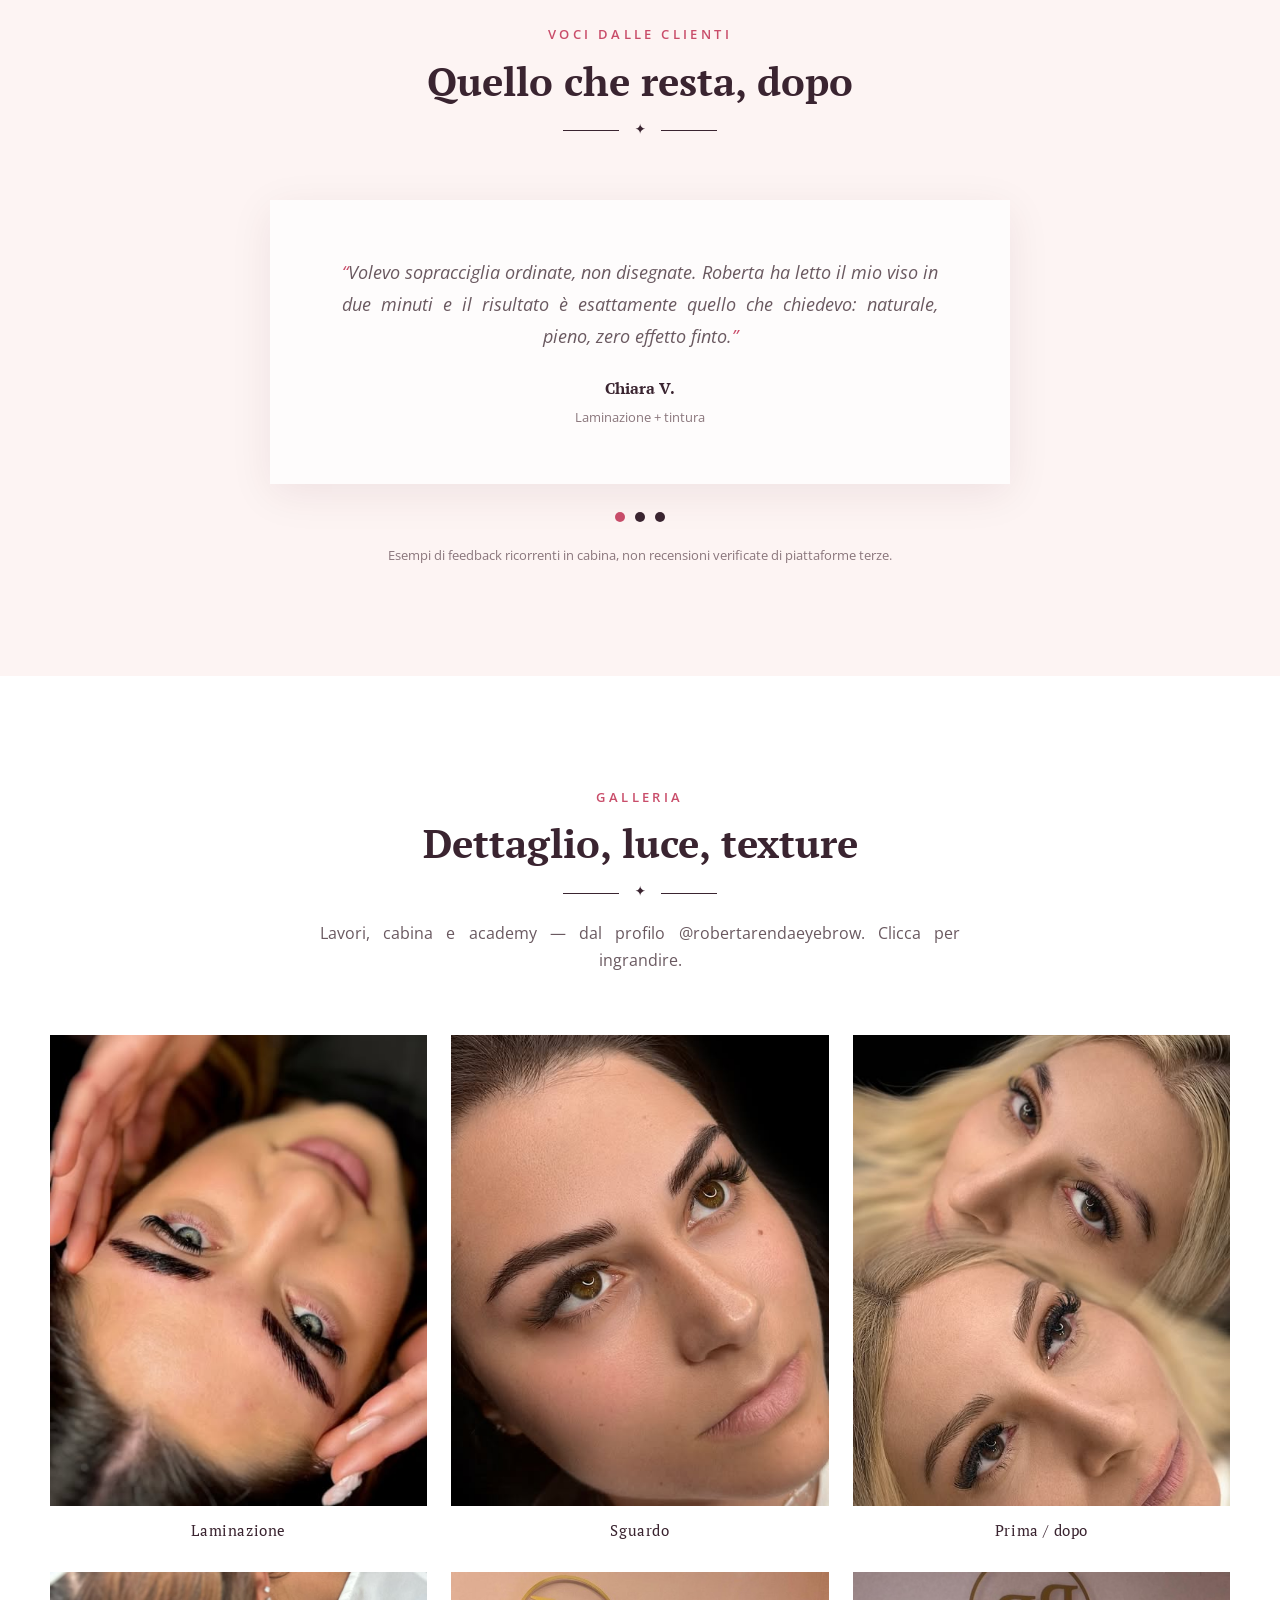
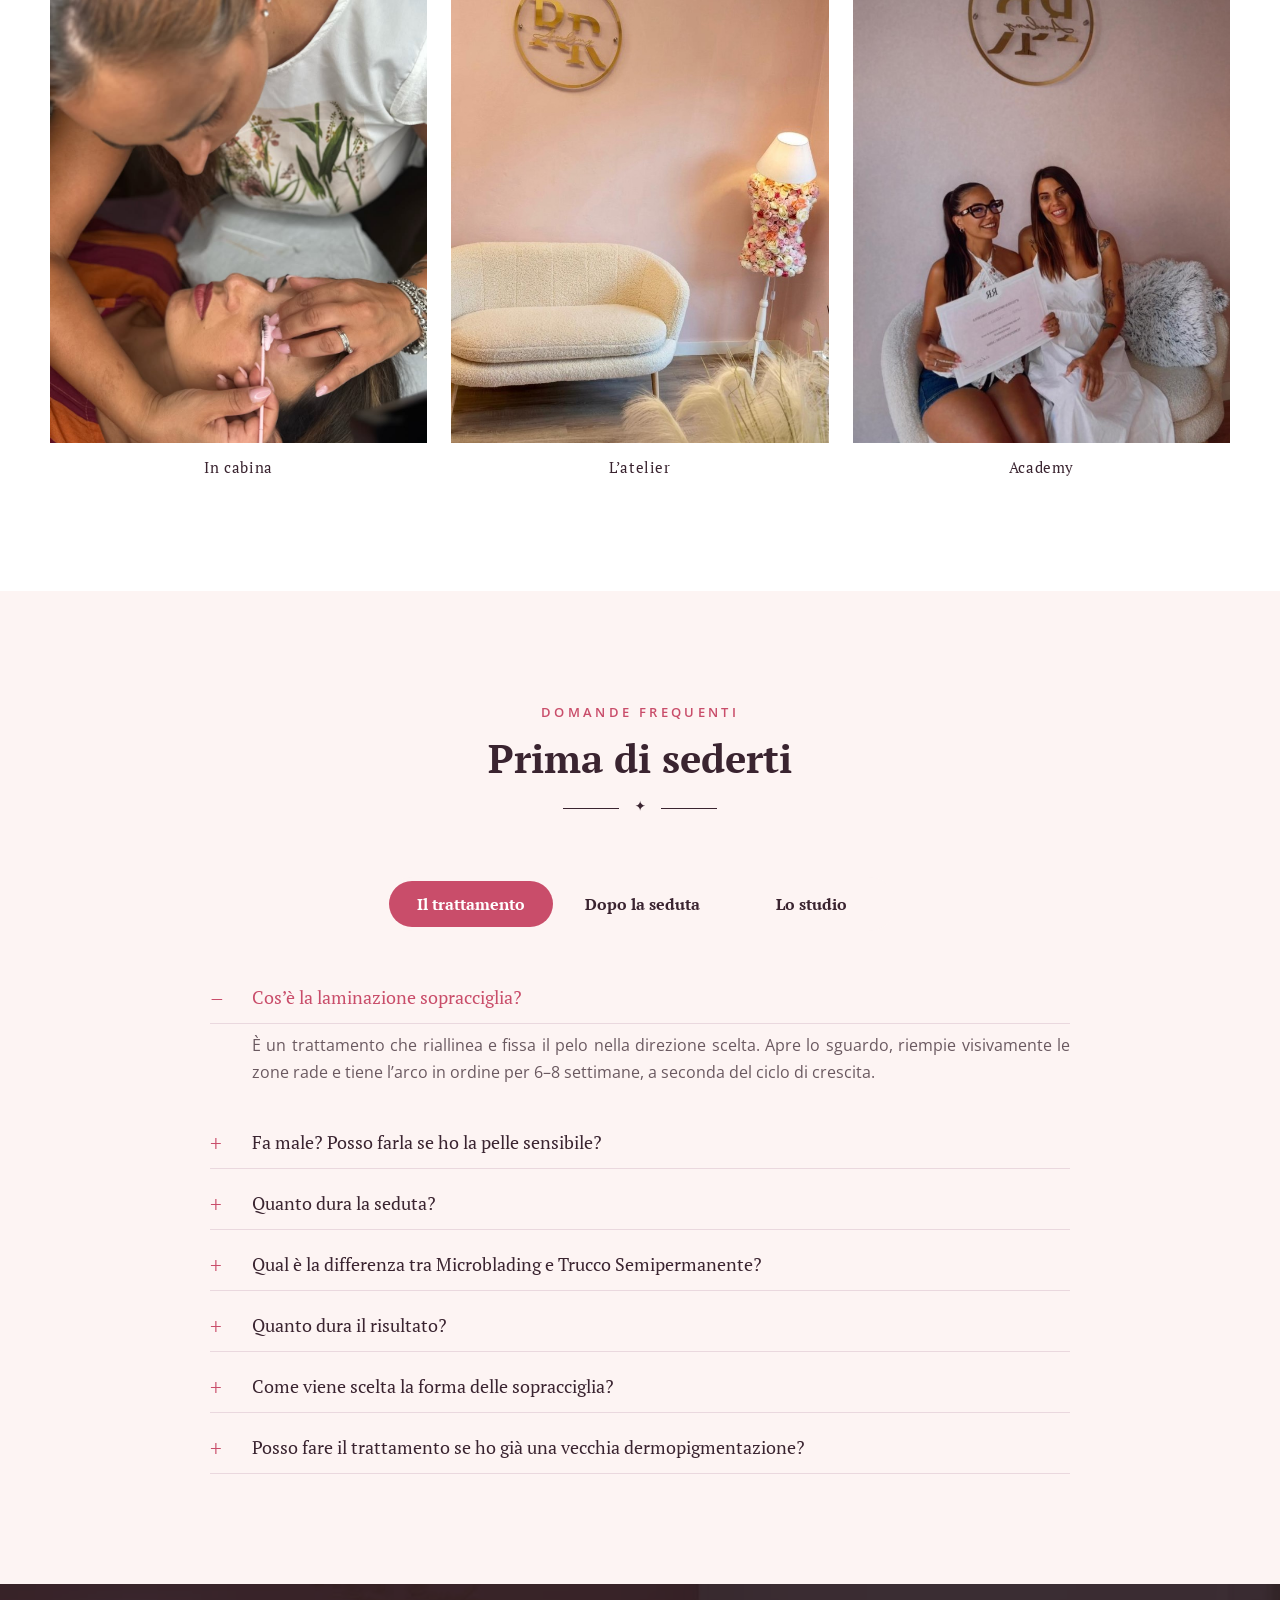
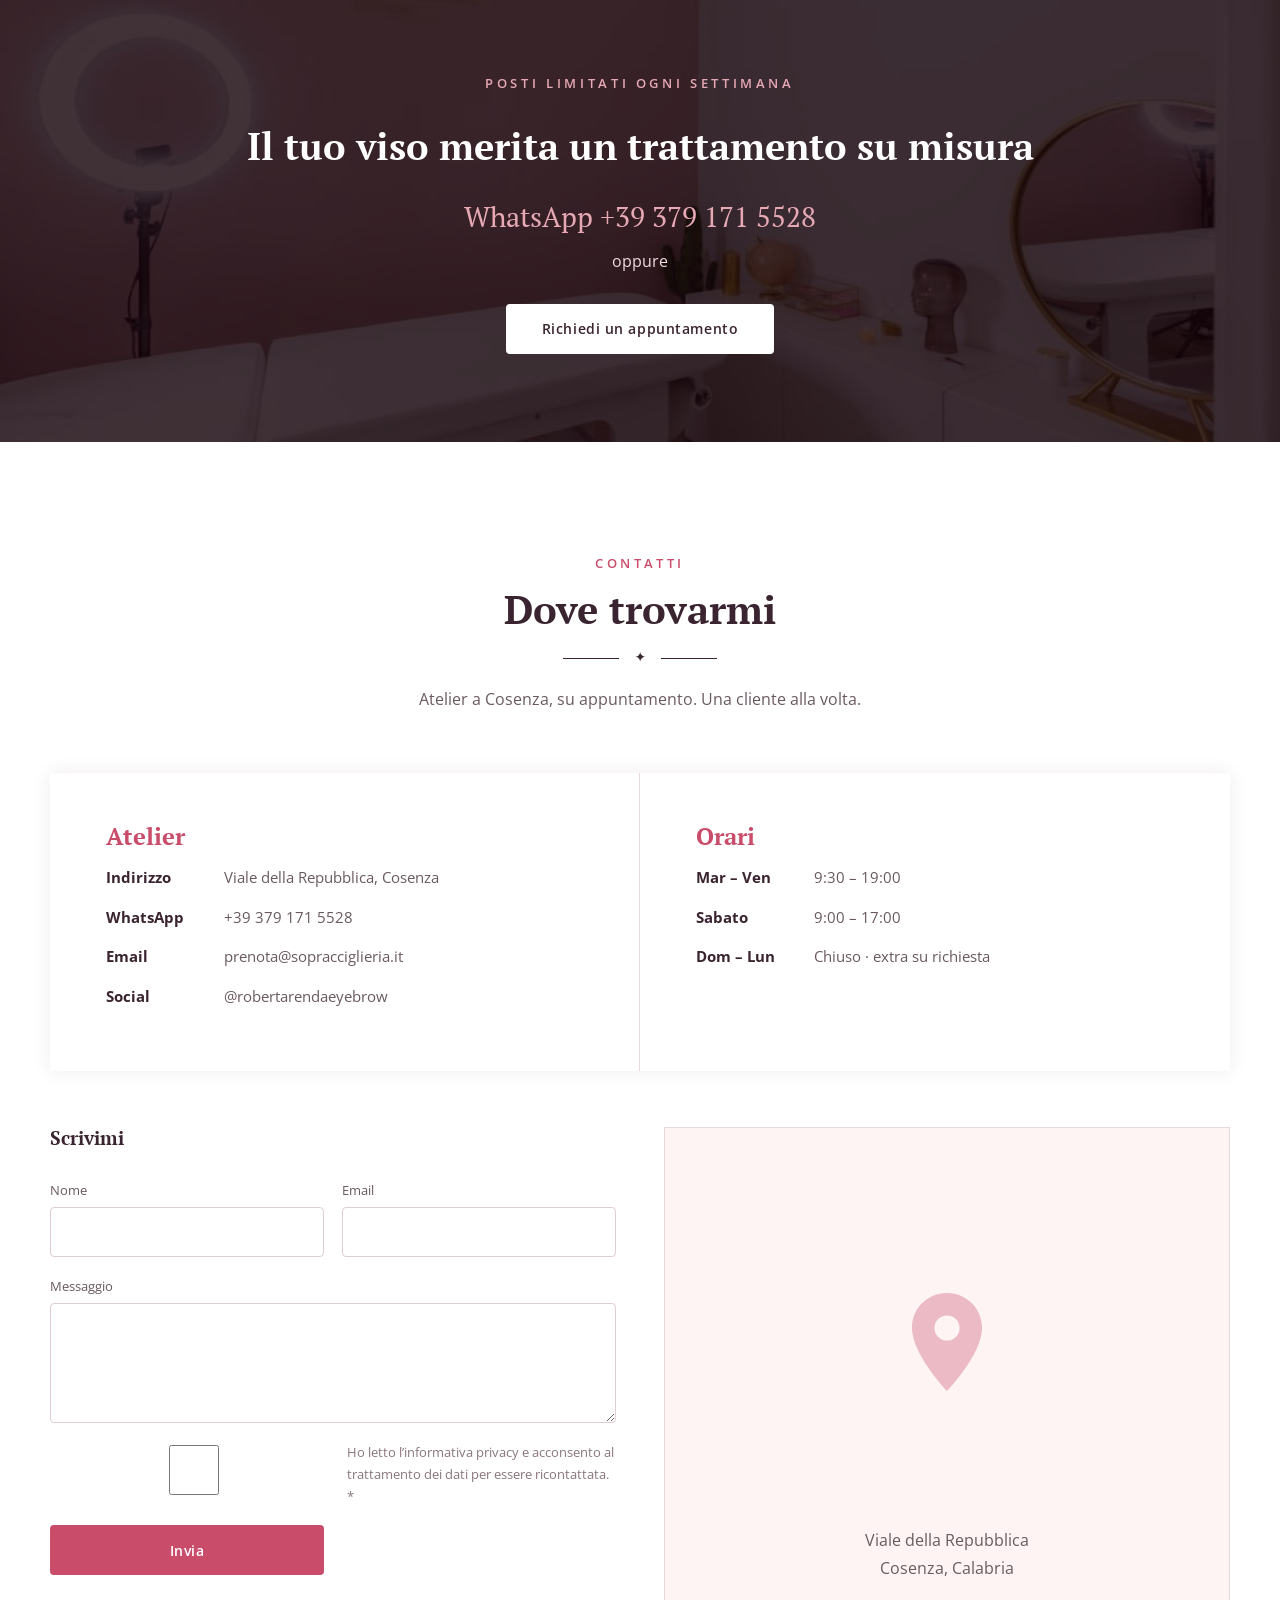
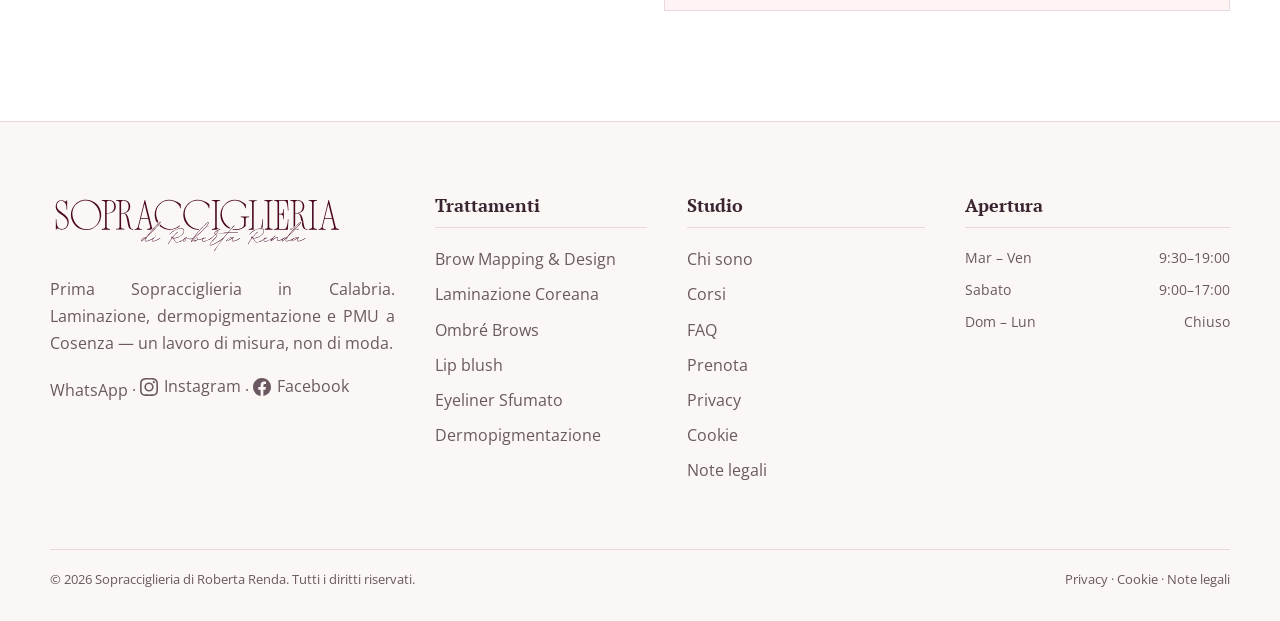
==== commit 945969f9: "Aggiorna la foto del riquadro Ombré Brows. Co-authored-by: Cursor <cursoragent@cursor.com>" ====
--- a/index.html
+++ b/index.html
@@ -9,7 +9,7 @@
       content="Sopracciglieria di Roberta Renda: laminazione sopracciglia, design su misura, tintura e trattamenti per uno sguardo definito, naturale e duraturo."
     />
     <link rel="icon" href="assets/logo.svg" type="image/svg+xml" />
-    <link rel="stylesheet" href="css/style.css?v=nav2" />
+    <link rel="stylesheet" href="css/style.css?v=ombre" />
     <noscript><style>.reveal{opacity:1;transform:none}</style></noscript>
   </head>
   <body>
@@ -27,9 +27,6 @@
         <a class="brand" href="#top" aria-label="Sopracciglieria di Roberta Renda">
           <img src="assets/logo-dark.svg" alt="Sopracciglieria di Roberta Renda" />
         </a>
-        <button class="nav-toggle" id="navToggle" aria-label="Apri il menu" aria-expanded="false">
-          <span></span>
-        </button>
         <nav class="nav" id="nav" aria-label="Principale">
           <a href="#chi-sono">Chi sono</a>
           <a href="#trattamenti">Trattamenti</a>
@@ -52,6 +49,9 @@
           <svg viewBox="0 0 24 24" aria-hidden="true" fill="currentColor"><path d="M17.472 14.382c-.297-.149-1.758-.867-2.03-.967-.273-.099-.471-.148-.67.15-.197.297-.767.966-.94 1.164-.173.199-.347.223-.644.075-.297-.15-1.255-.463-2.39-1.475-.883-.788-1.48-1.761-1.653-2.059-.173-.297-.018-.458.13-.606.134-.133.298-.347.446-.52.149-.174.198-.298.298-.497.099-.198.05-.371-.025-.52-.075-.149-.669-1.612-.916-2.207-.242-.579-.487-.5-.669-.51-.173-.008-.371-.01-.57-.01-.198 0-.52.074-.792.372-.272.297-1.04 1.016-1.04 2.479 0 1.462 1.065 2.875 1.213 3.074.149.198 2.096 3.2 5.077 4.487.709.306 1.262.489 1.694.625.712.227 1.36.195 1.871.118.571-.085 1.758-.719 2.006-1.413.248-.694.248-1.289.173-1.413-.074-.124-.272-.198-.57-.347m-5.421 7.403h-.004a9.87 9.87 0 0 1-5.031-1.378l-.361-.214-3.741.982.998-3.648-.235-.374a9.86 9.86 0 0 1-1.51-5.26c.001-5.45 4.436-9.884 9.888-9.884 2.64 0 5.122 1.03 6.988 2.898a9.825 9.825 0 0 1 2.893 6.994c-.003 5.45-4.435 9.884-9.885 9.884m8.413-18.297A11.815 11.815 0 0 0 12.05 0C5.495 0 .16 5.335.157 11.892c0 2.096.547 4.142 1.588 5.945L.057 24l6.305-1.654a11.882 11.882 0 0 0 5.683 1.448h.005c6.554 0 11.89-5.335 11.893-11.893a11.821 11.821 0 0 0-3.48-8.413z"/></svg>
         </a>
         <a class="btn header-cta" href="#prenota">Prenota</a>
+        <button class="nav-toggle" id="navToggle" aria-label="Apri il menu" aria-expanded="false">
+          <span></span>
+        </button>
       </div>
     </header>
 
@@ -193,7 +193,7 @@
             </article>
             <article class="service-card has-photo" id="ombre">
               <div class="service-card-media">
-                <img src="assets/ombre-brows.jpg" alt="Dermopigmentazione Ombré Brows con dermografo" />
+                <img src="assets/ombre-brows.jpg?v=ritratto" alt="Risultato Ombré Brows, sopracciglia sfumate con effetto ombreggiato" />
               </div>
               <h3>Ombré Brows</h3>
               <p>La tecnica di dermopigmentazione ideale per ottenere sopracciglia definite, armoniose e dall’effetto delicatamente sfumato. Il pigmento viene lavorato con intensità modulata per creare un risultato elegante e naturale, personalizzato in ogni dettaglio in base ai lineamenti e all’incarnato.</p>
@@ -330,7 +330,7 @@
             </article>
             <article class="course-card" id="tutoraggio">
               <div class="course-card-media">
-                <img src="assets/ombre-brows.jpg" alt="Tutoraggio professionale in cabina" />
+                <img src="assets/tutoraggio.jpg" alt="Tutoraggio professionale in cabina" />
               </div>
               <div class="course-card-body">
                 <span class="course-status">Tutoraggio</span>
@@ -783,6 +783,6 @@
       <p>Questo sito usa solo cookie tecnici e non profila i visitatori. Dettagli nella <a href="cookie.html">cookie policy</a>.</p>
       <button class="btn" type="button" id="cookieAccept">Ho capito</button>
     </div>
-    <script src="js/main.js"></script>
+    <script src="js/main.js?v=nav3"></script>
   </body>
 </html>
--- a/css/style.css
+++ b/css/style.css
@@ -297,6 +297,7 @@
   display: flex;
   align-items: center;
   justify-content: space-between;
+  flex-wrap: nowrap;
   gap: 16px;
   min-height: var(--header-h);
 }
@@ -746,6 +747,10 @@
   height: 100%;
   object-fit: cover;
   object-position: center 35%;
+}
+
+#ombre .service-card-media img {
+  object-position: center 18%;
 }
 
 .service-card:hover {
@@ -1699,12 +1704,10 @@
   }
 
   .header-social {
-    order: 2;
     margin-left: auto;
   }
 
   .header-wa {
-    order: 3;
     margin-left: 2px;
   }
 
@@ -1714,7 +1717,6 @@
     width: 44px;
     height: 44px;
     flex-shrink: 0;
-    order: 4;
   }
 
   .nav {
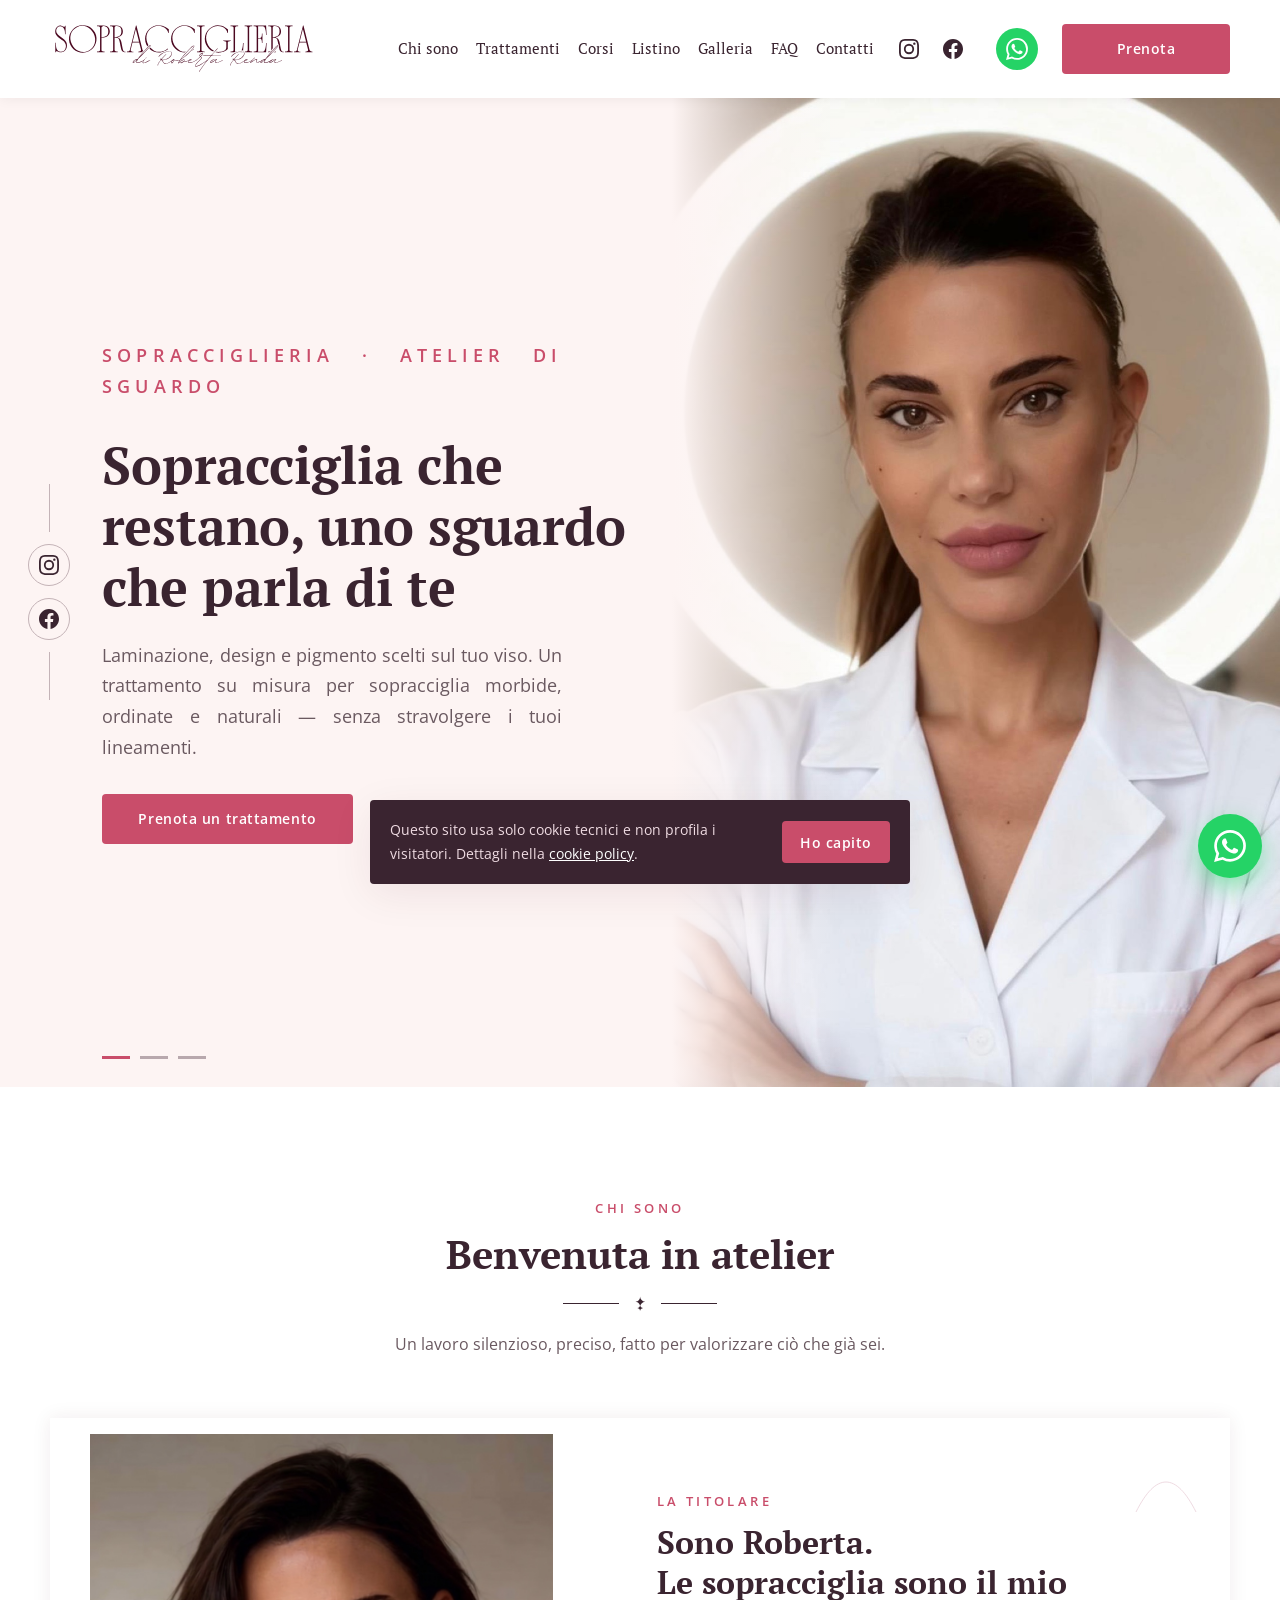
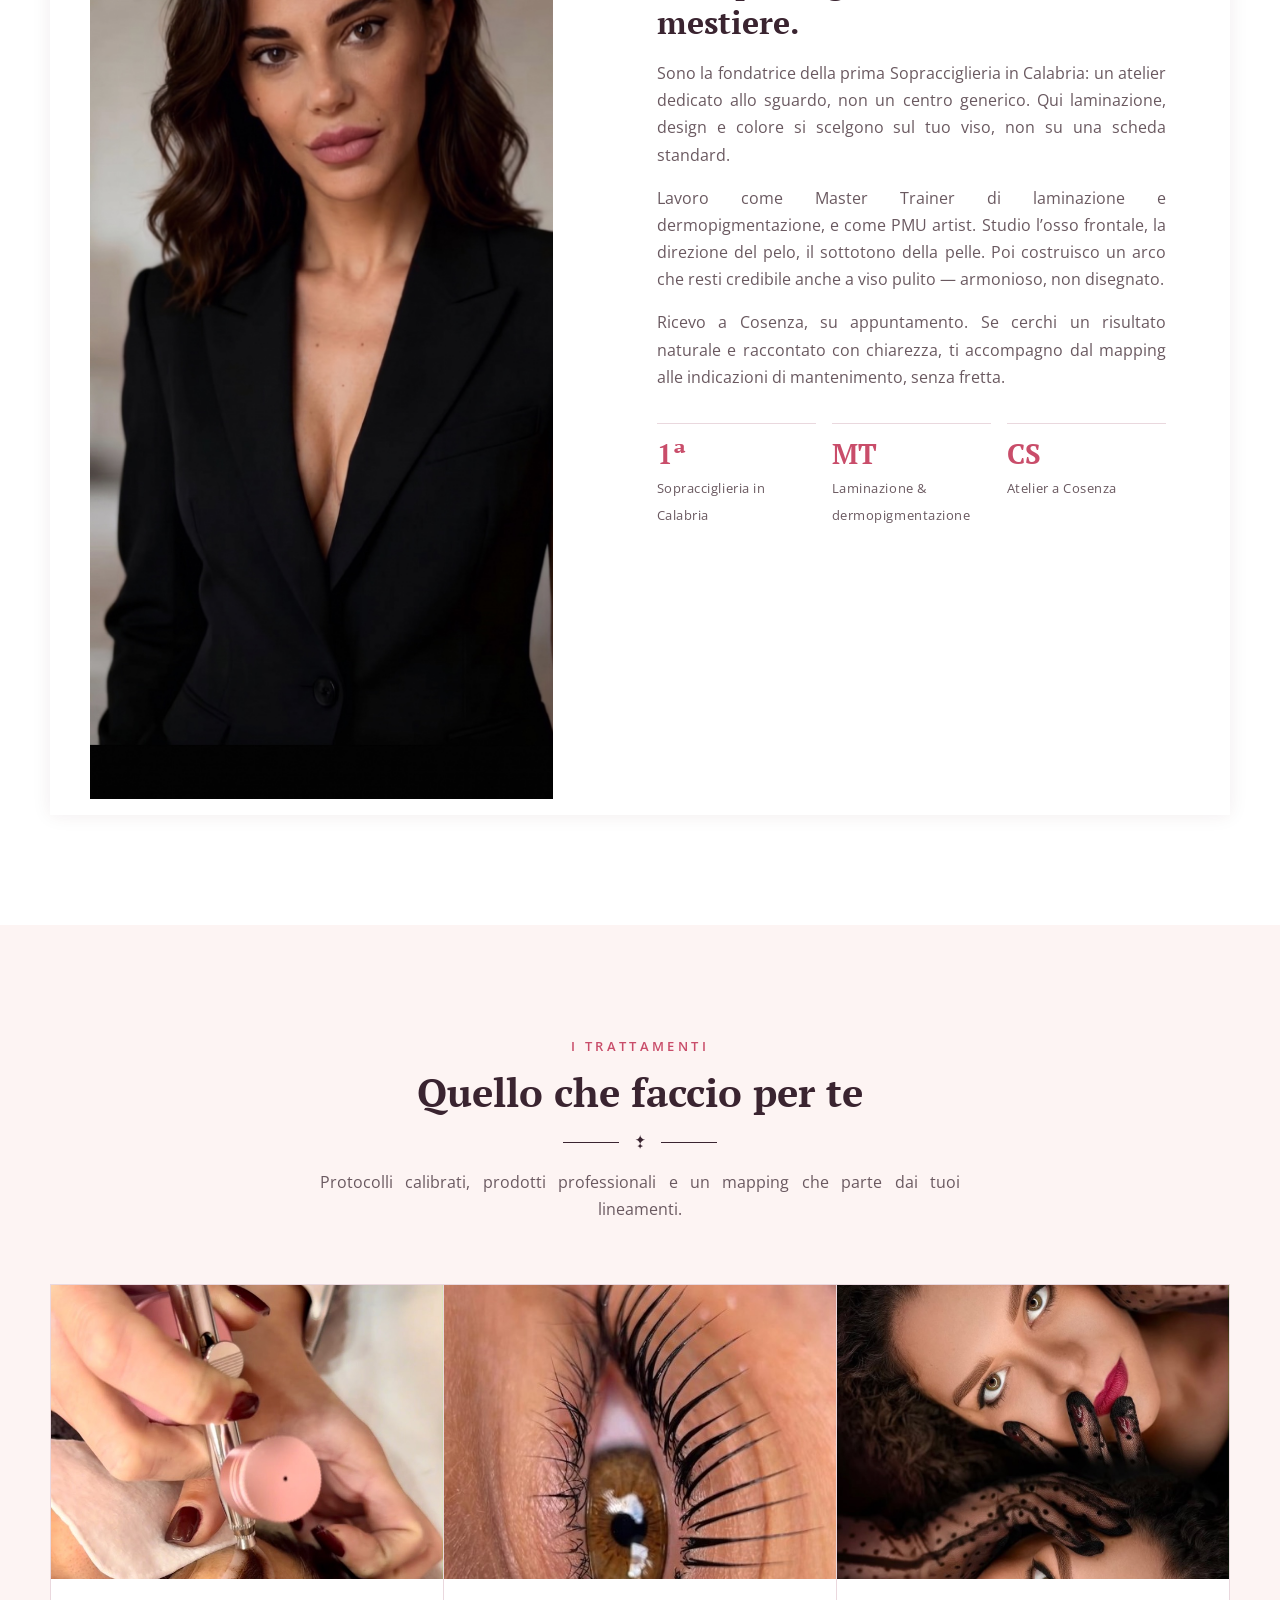
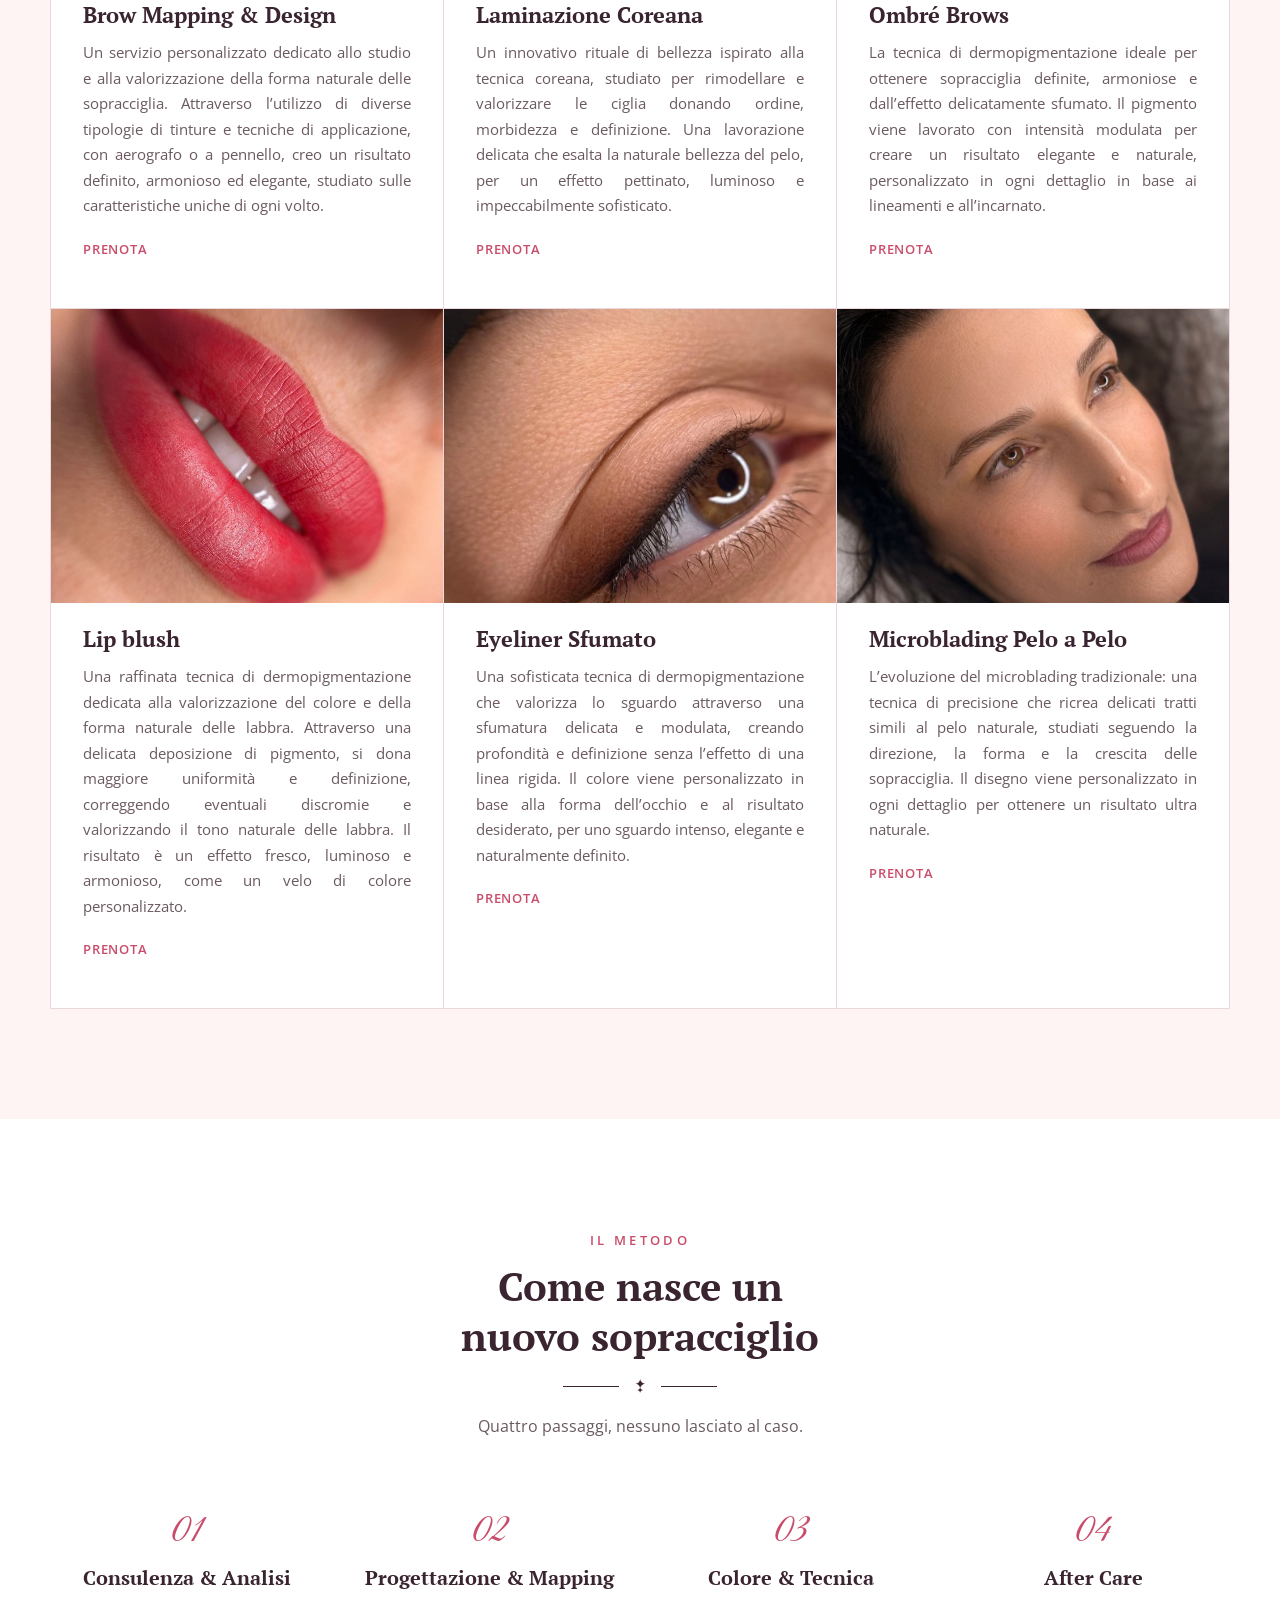
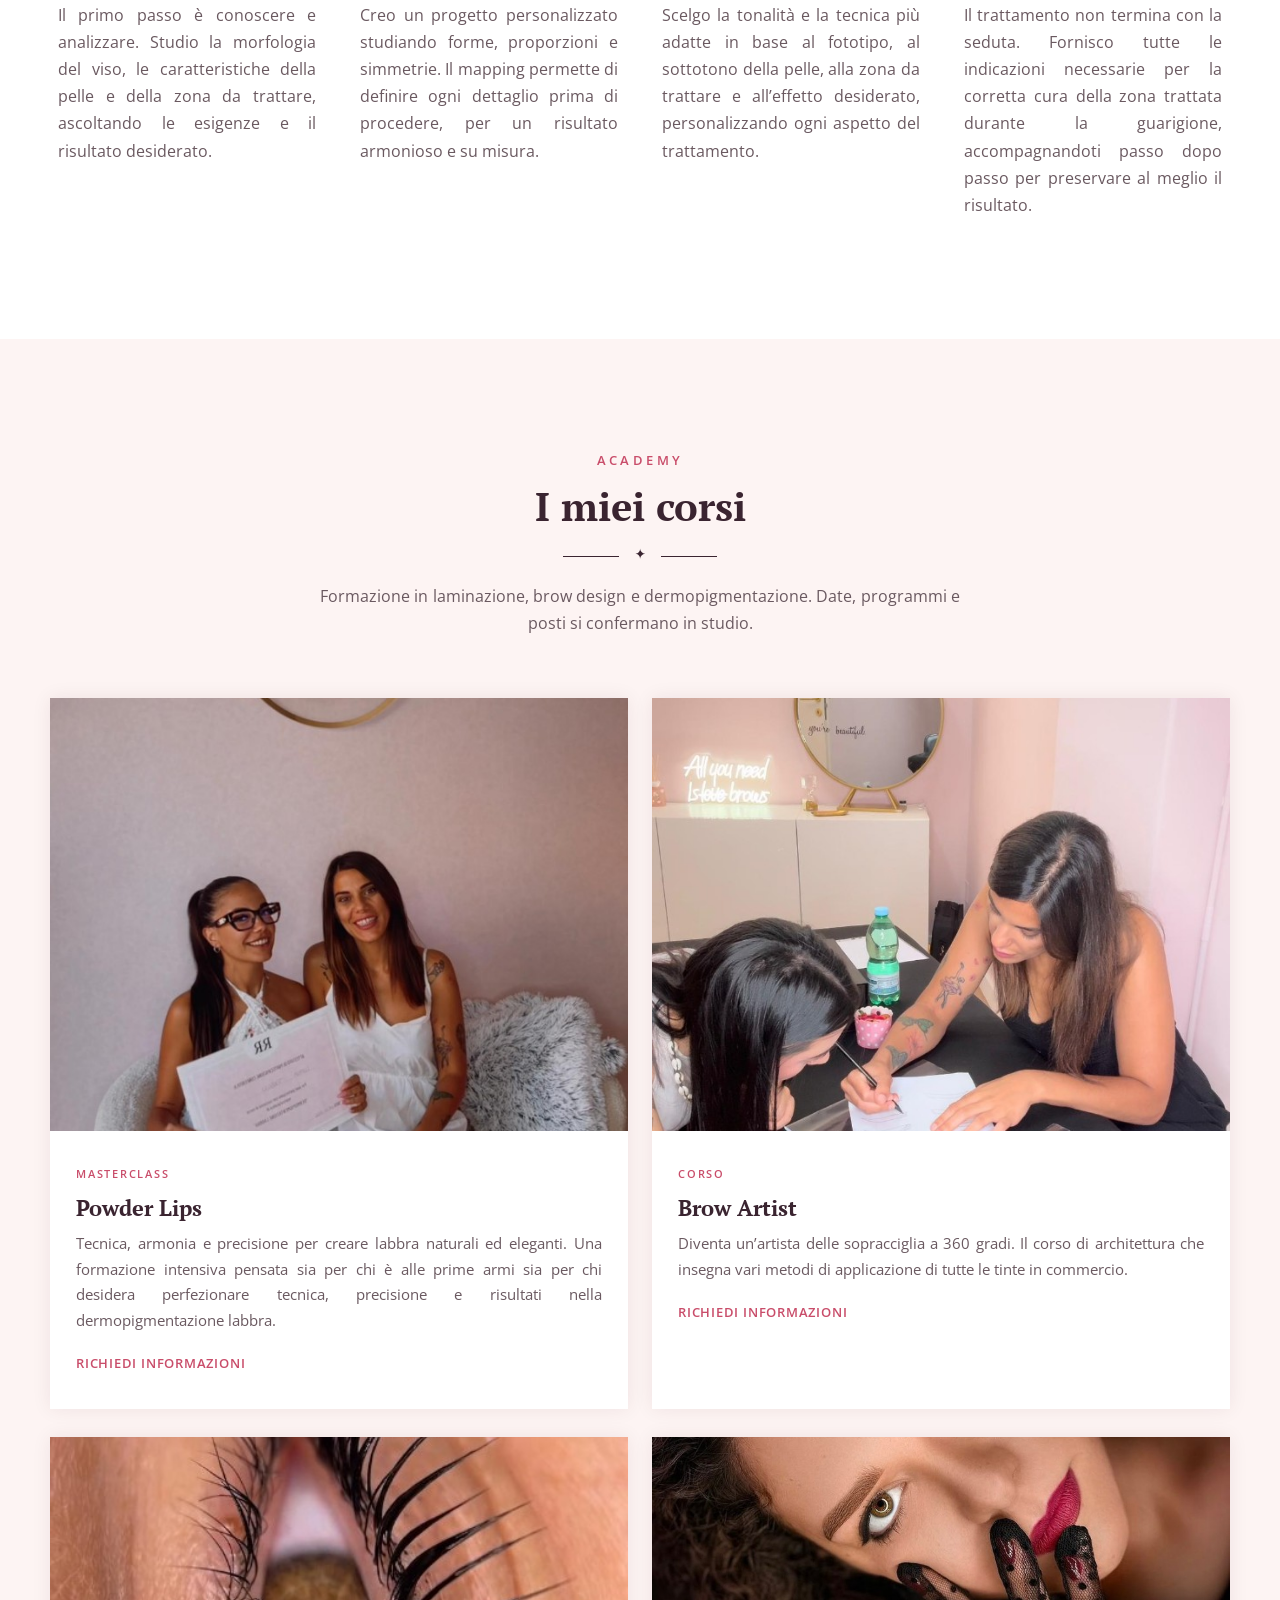
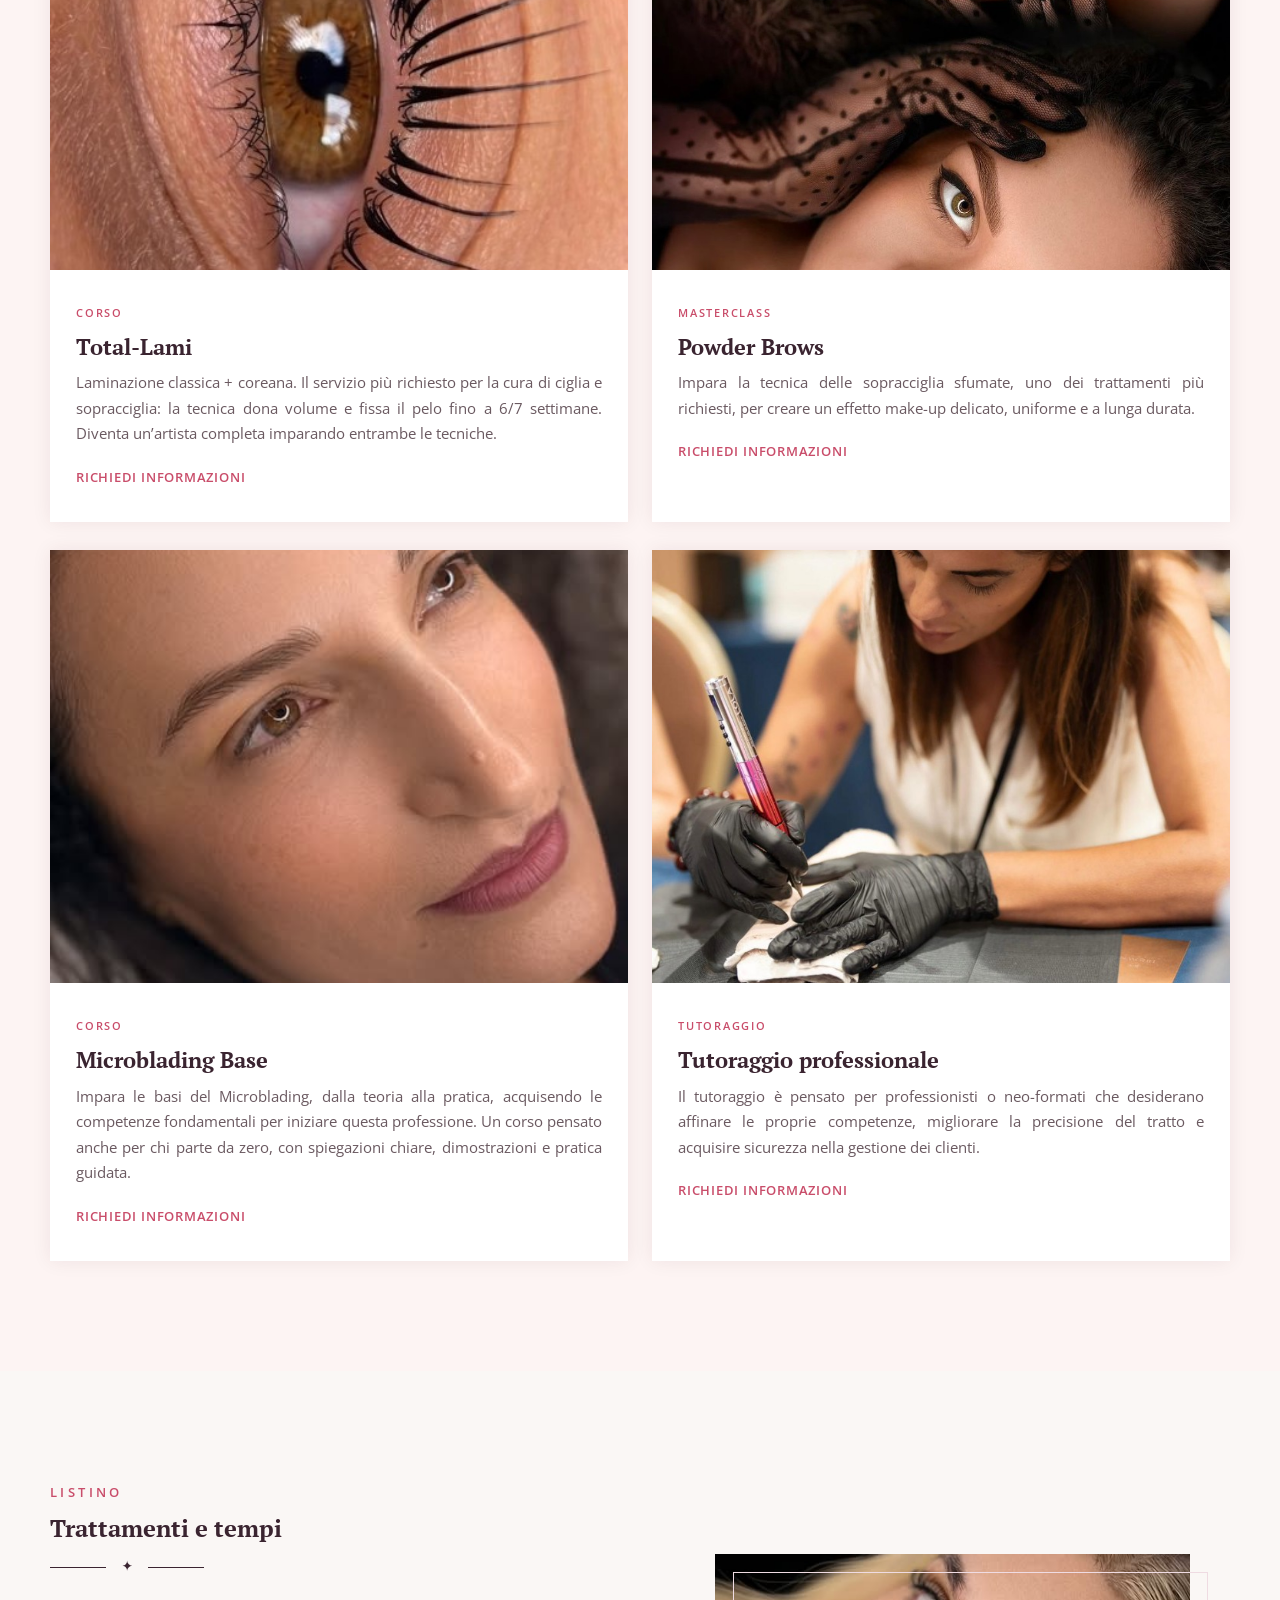
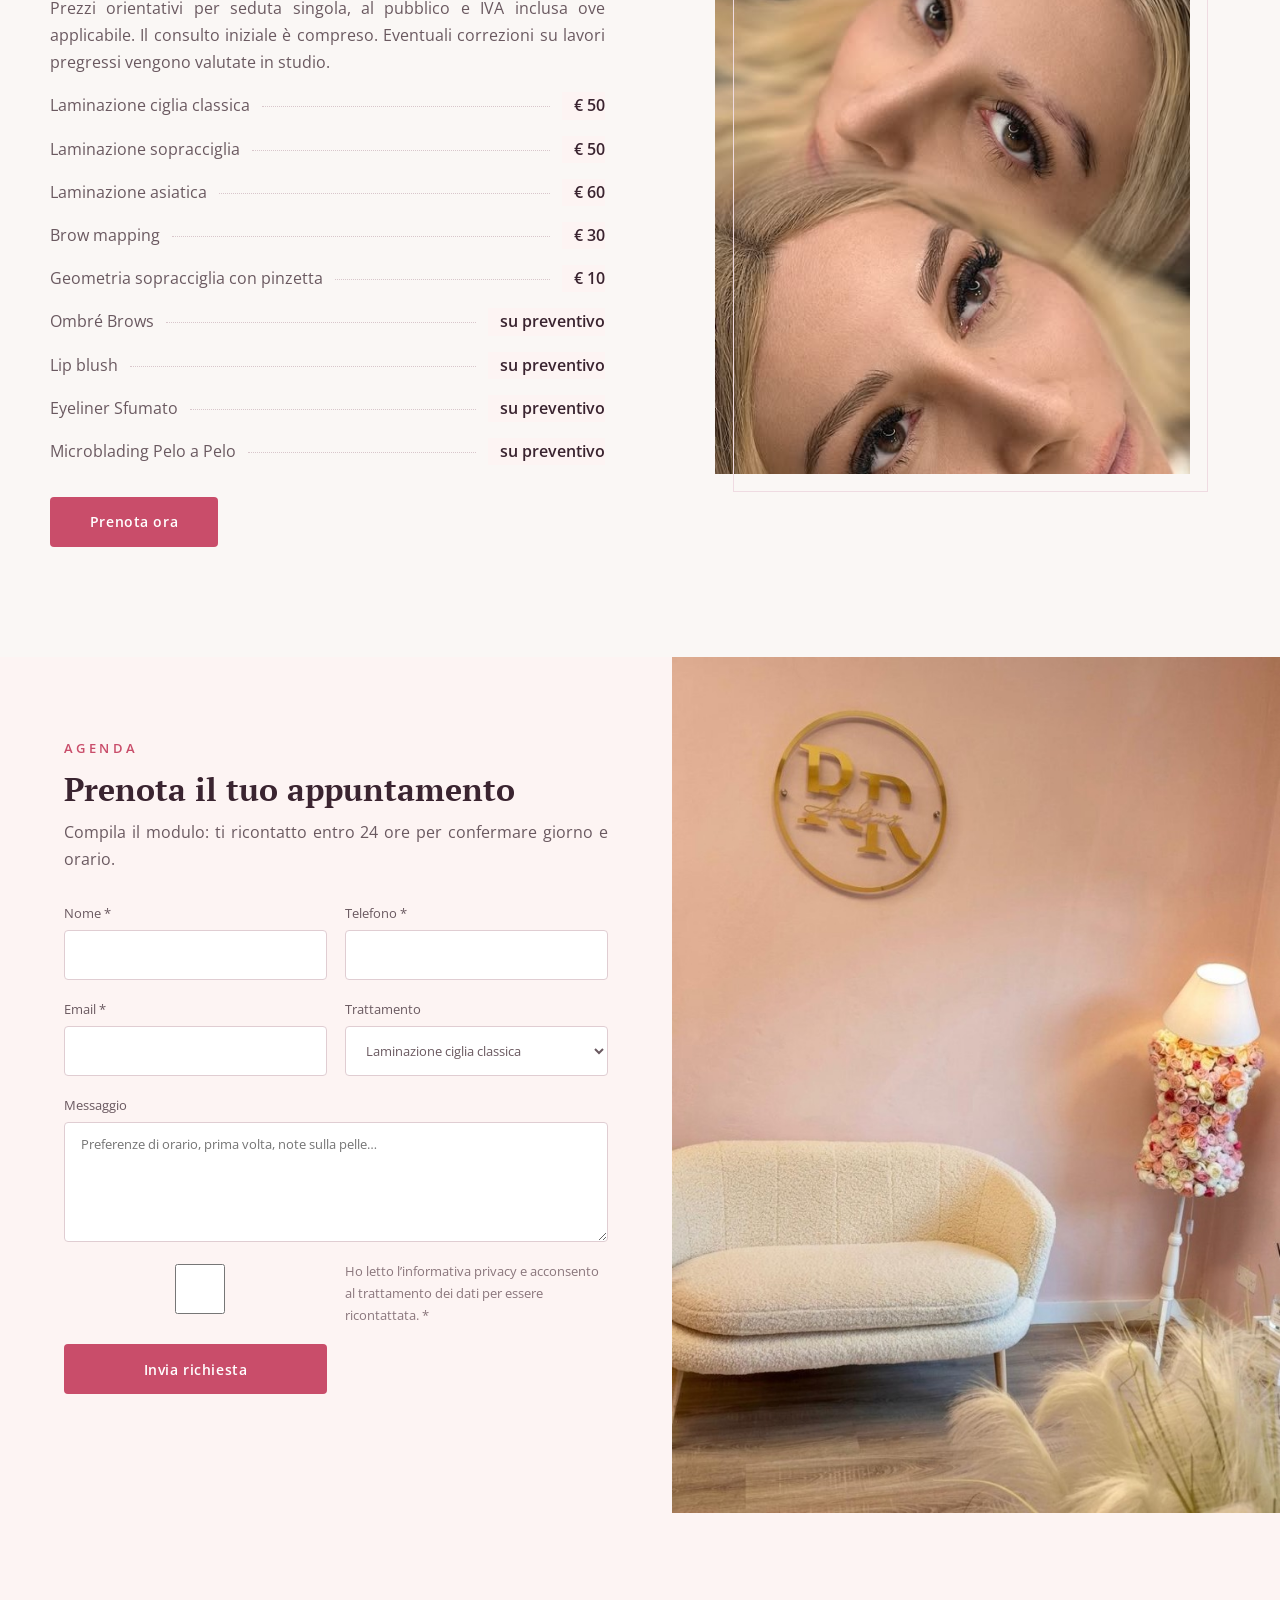
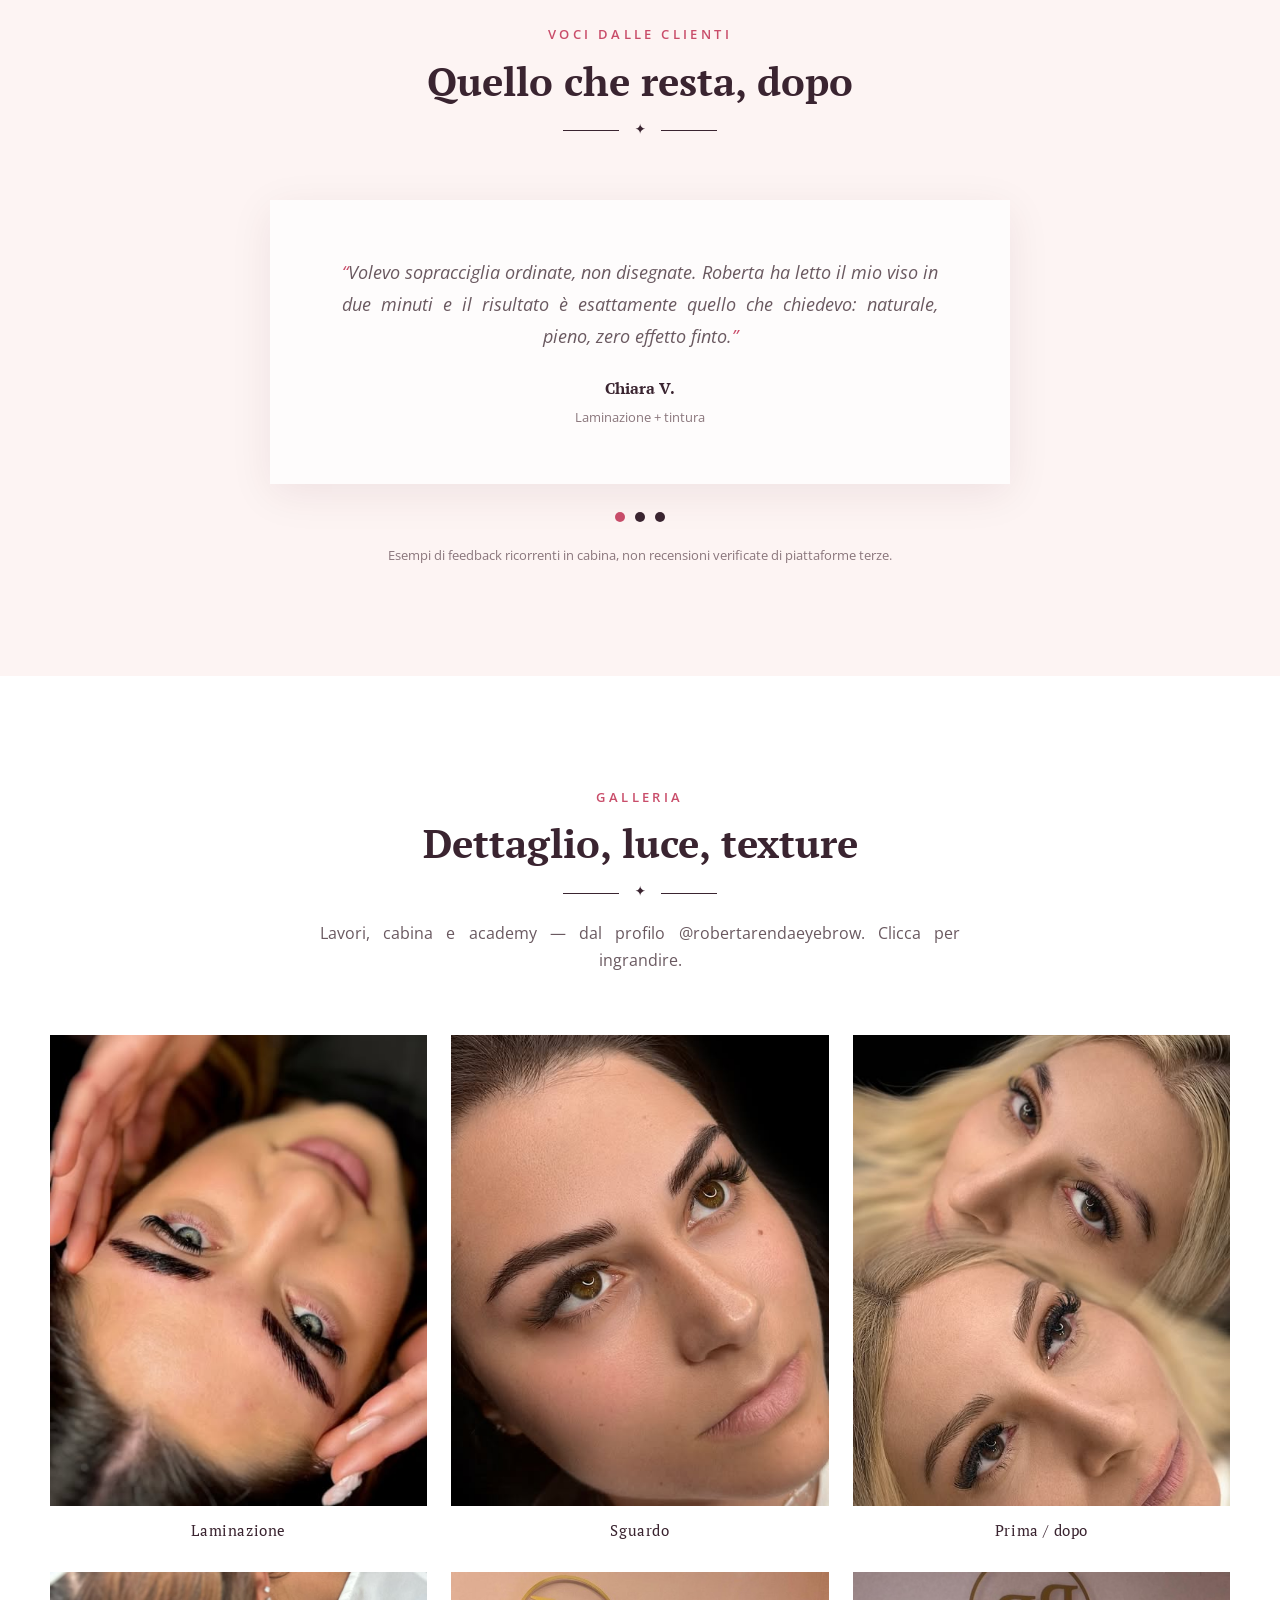
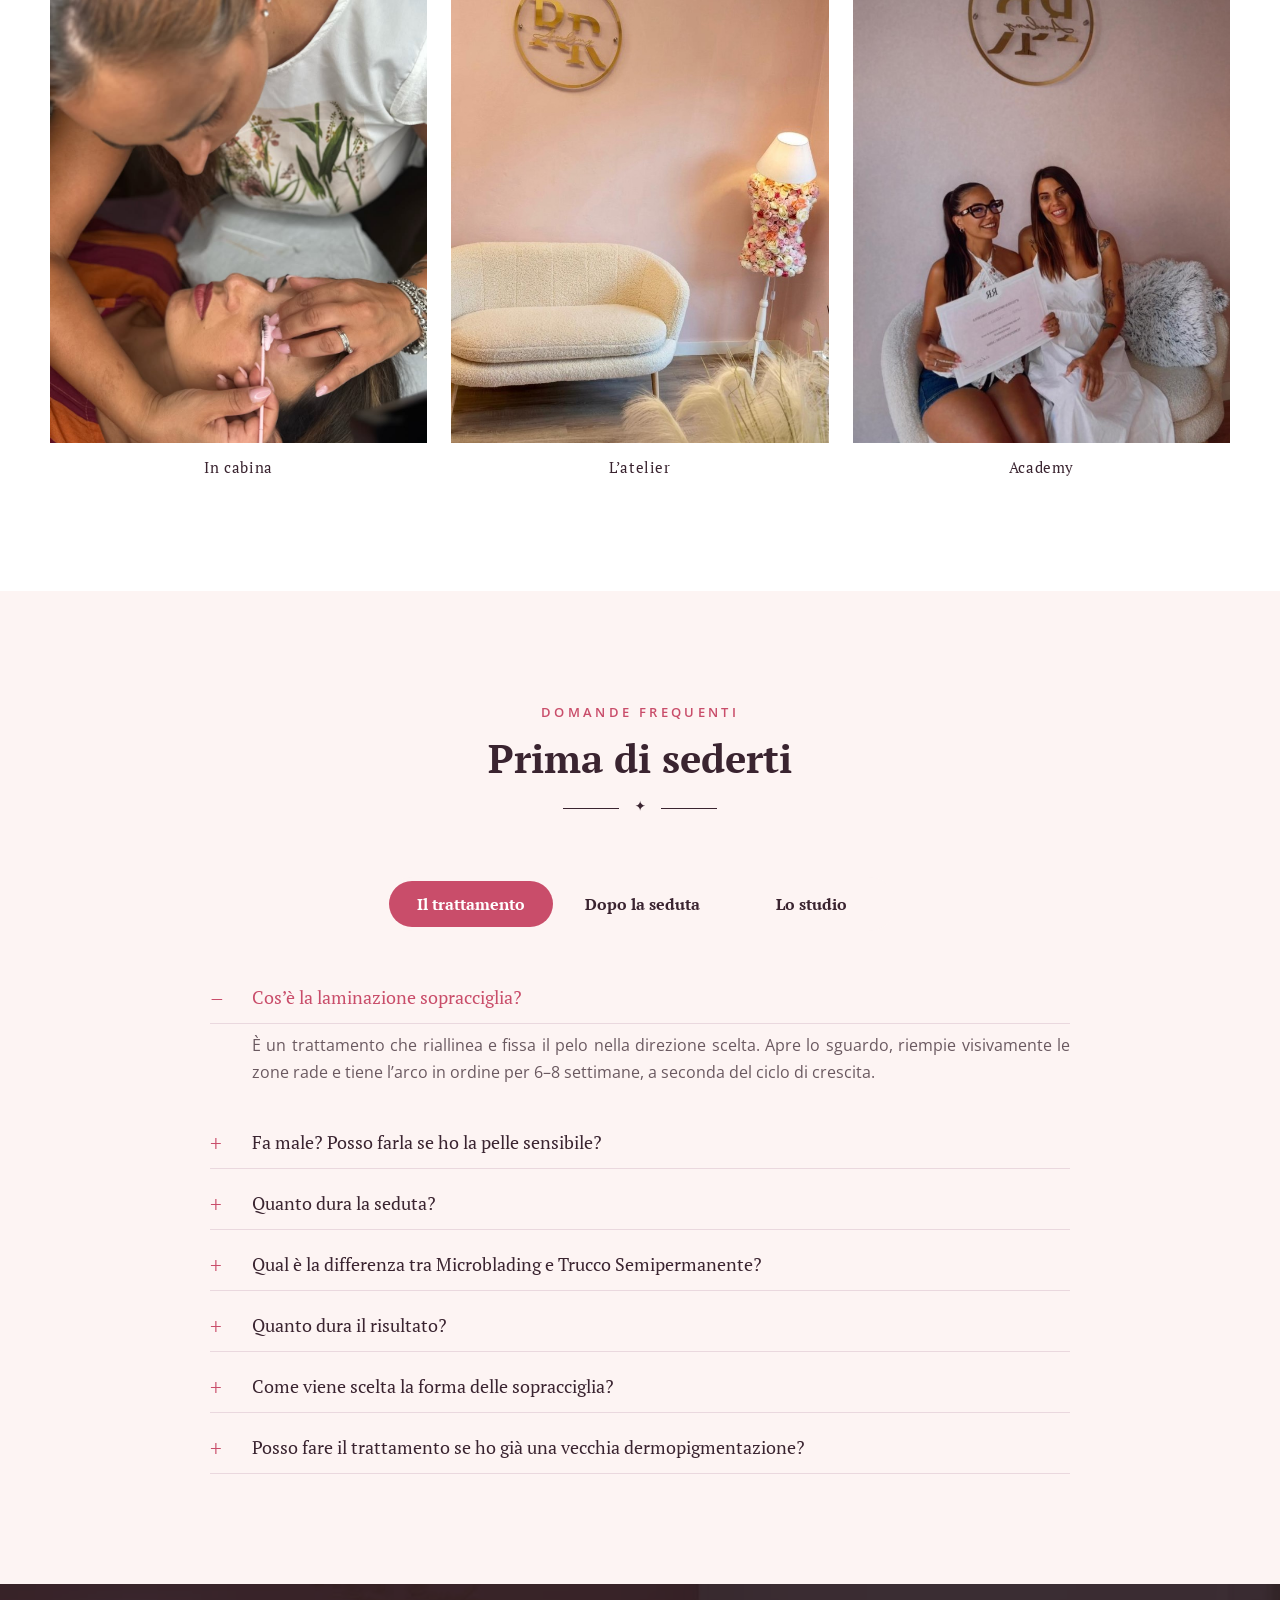
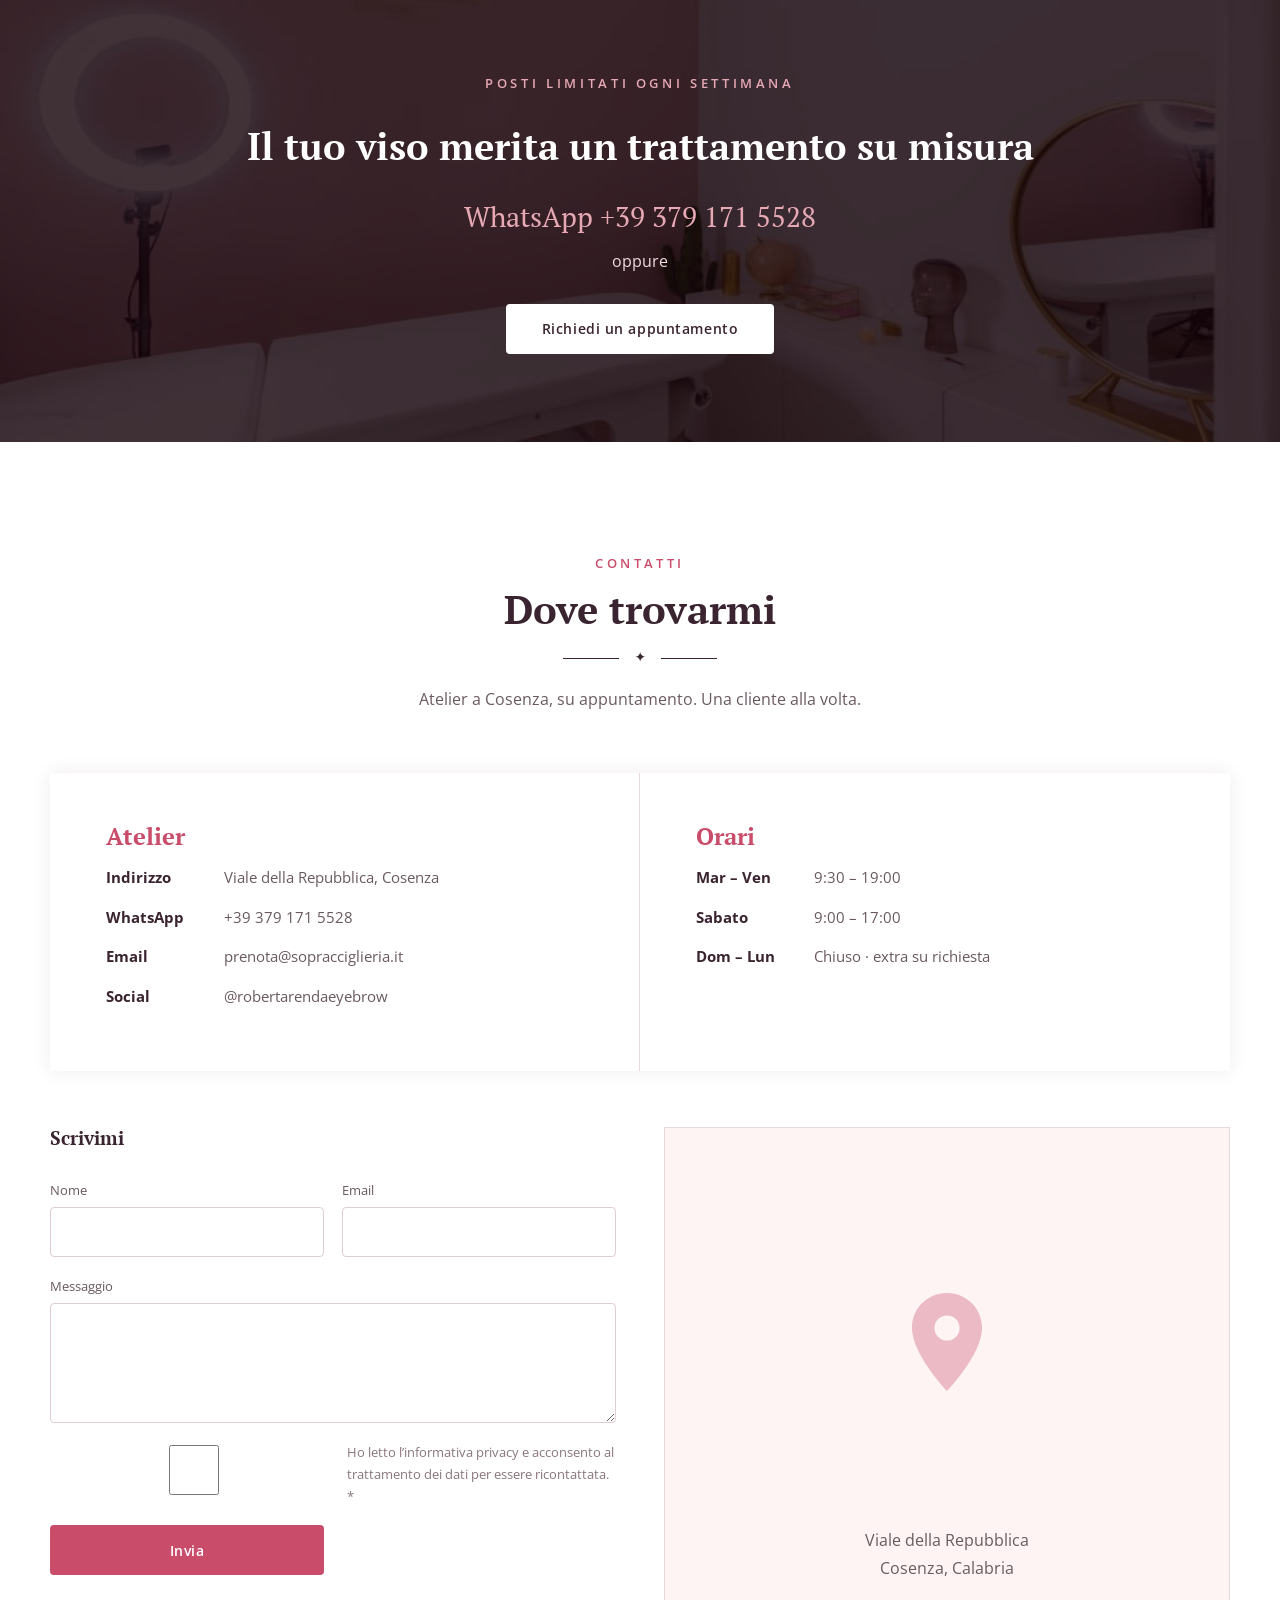
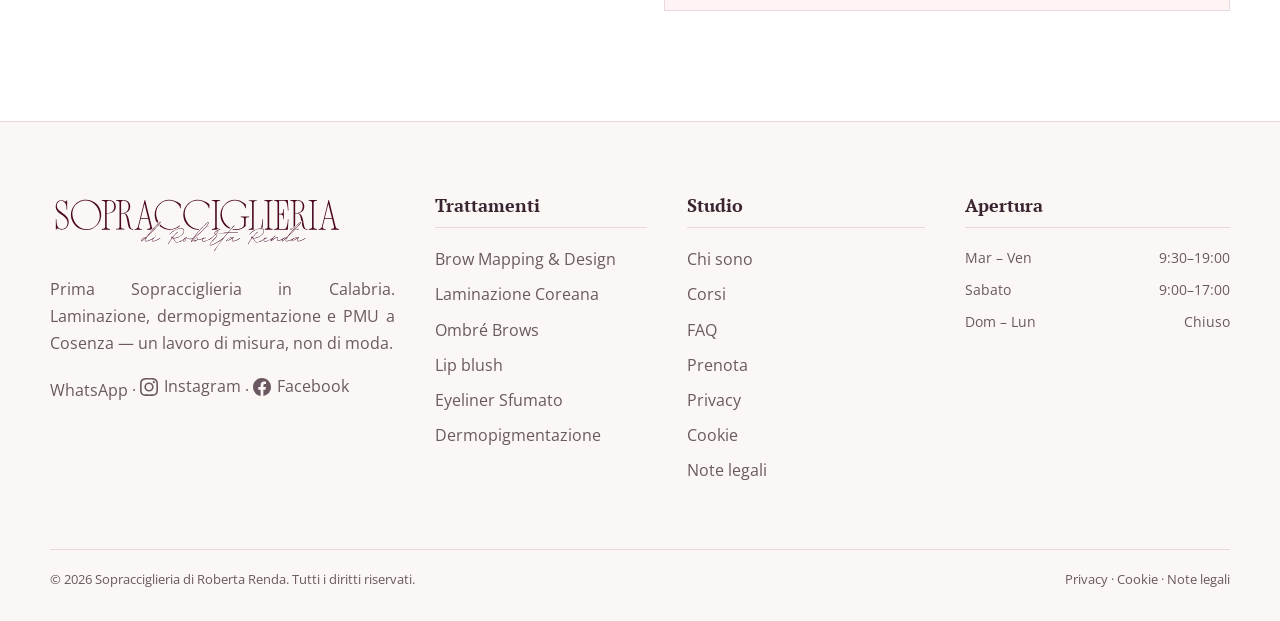
==== commit e0b62a6d: "Aggiorna la foto del riquadro Brow Mapping & Design. Co-authored-by: Cursor <cursoragent@cursor.com>" ====
--- a/index.html
+++ b/index.html
@@ -9,7 +9,7 @@
       content="Sopracciglieria di Roberta Renda: laminazione sopracciglia, design su misura, tintura e trattamenti per uno sguardo definito, naturale e duraturo."
     />
     <link rel="icon" href="assets/logo.svg" type="image/svg+xml" />
-    <link rel="stylesheet" href="css/style.css?v=ombre" />
+    <link rel="stylesheet" href="css/style.css?v=mapping" />
     <noscript><style>.reveal{opacity:1;transform:none}</style></noscript>
   </head>
   <body>
@@ -177,7 +177,7 @@
           <div class="services-grid reveal">
             <article class="service-card has-photo" id="mapping">
               <div class="service-card-media">
-                <img src="assets/mapping.jpg" alt="Consulenza e progettazione della forma delle sopracciglia" />
+                <img src="assets/mapping.jpg?v=aerografo" alt="Brow Mapping con aerografo, progettazione e tintura delle sopracciglia" />
               </div>
               <h3>Brow Mapping &amp; Design</h3>
               <p>Un servizio personalizzato dedicato allo studio e alla valorizzazione della forma naturale delle sopracciglia. Attraverso l’utilizzo di diverse tipologie di tinture e tecniche di applicazione, con aerografo o a pennello, creo un risultato definito, armonioso ed elegante, studiato sulle caratteristiche uniche di ogni volto.</p>
@@ -286,7 +286,7 @@
             </article>
             <article class="course-card" id="brow-artist">
               <div class="course-card-media">
-                <img src="assets/mapping.jpg" alt="Corso Brow Artist, progettazione della forma" />
+                <img src="assets/brow-artist.jpg" alt="Corso Brow Artist, progettazione della forma" />
               </div>
               <div class="course-card-body">
                 <span class="course-status">Corso</span>
--- a/css/style.css
+++ b/css/style.css
@@ -753,6 +753,10 @@
   object-position: center 18%;
 }
 
+#mapping .service-card-media img {
+  object-position: center 36%;
+}
+
 .service-card:hover {
   background: #fffafb;
 }
